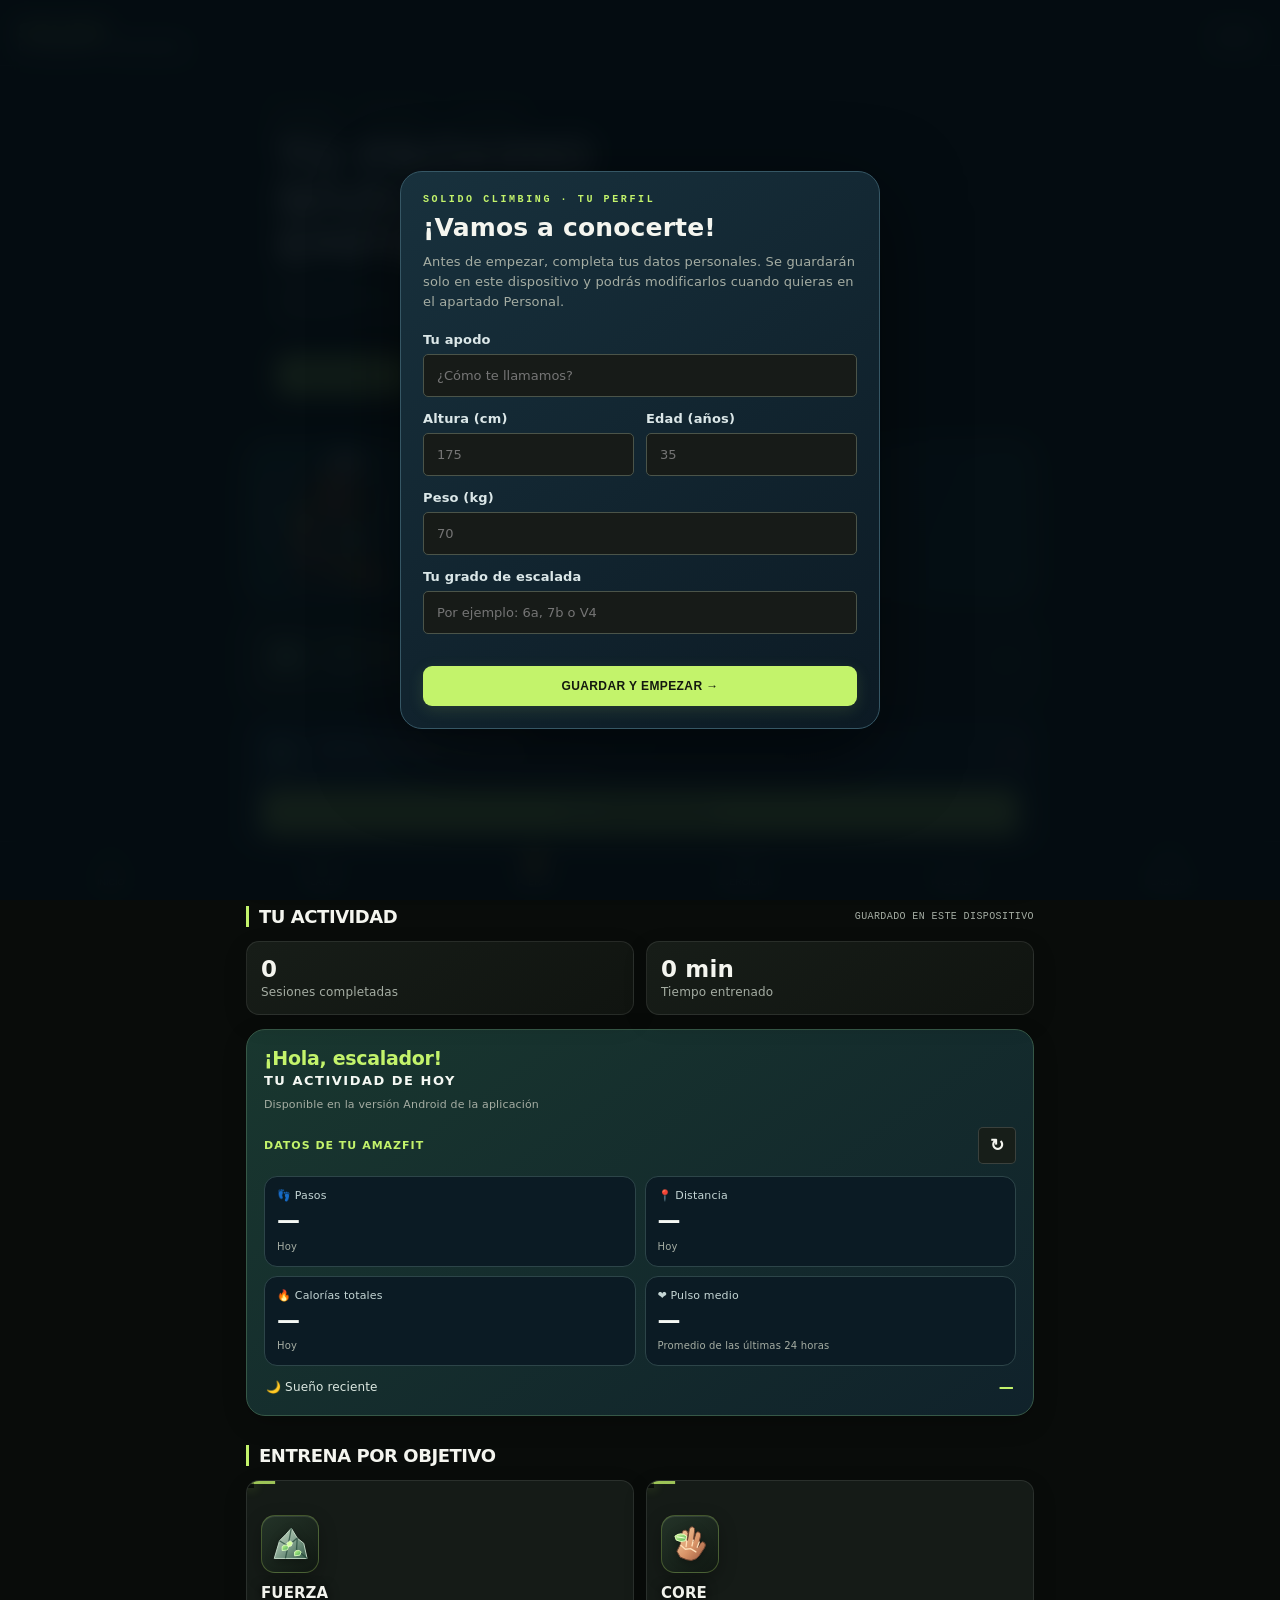
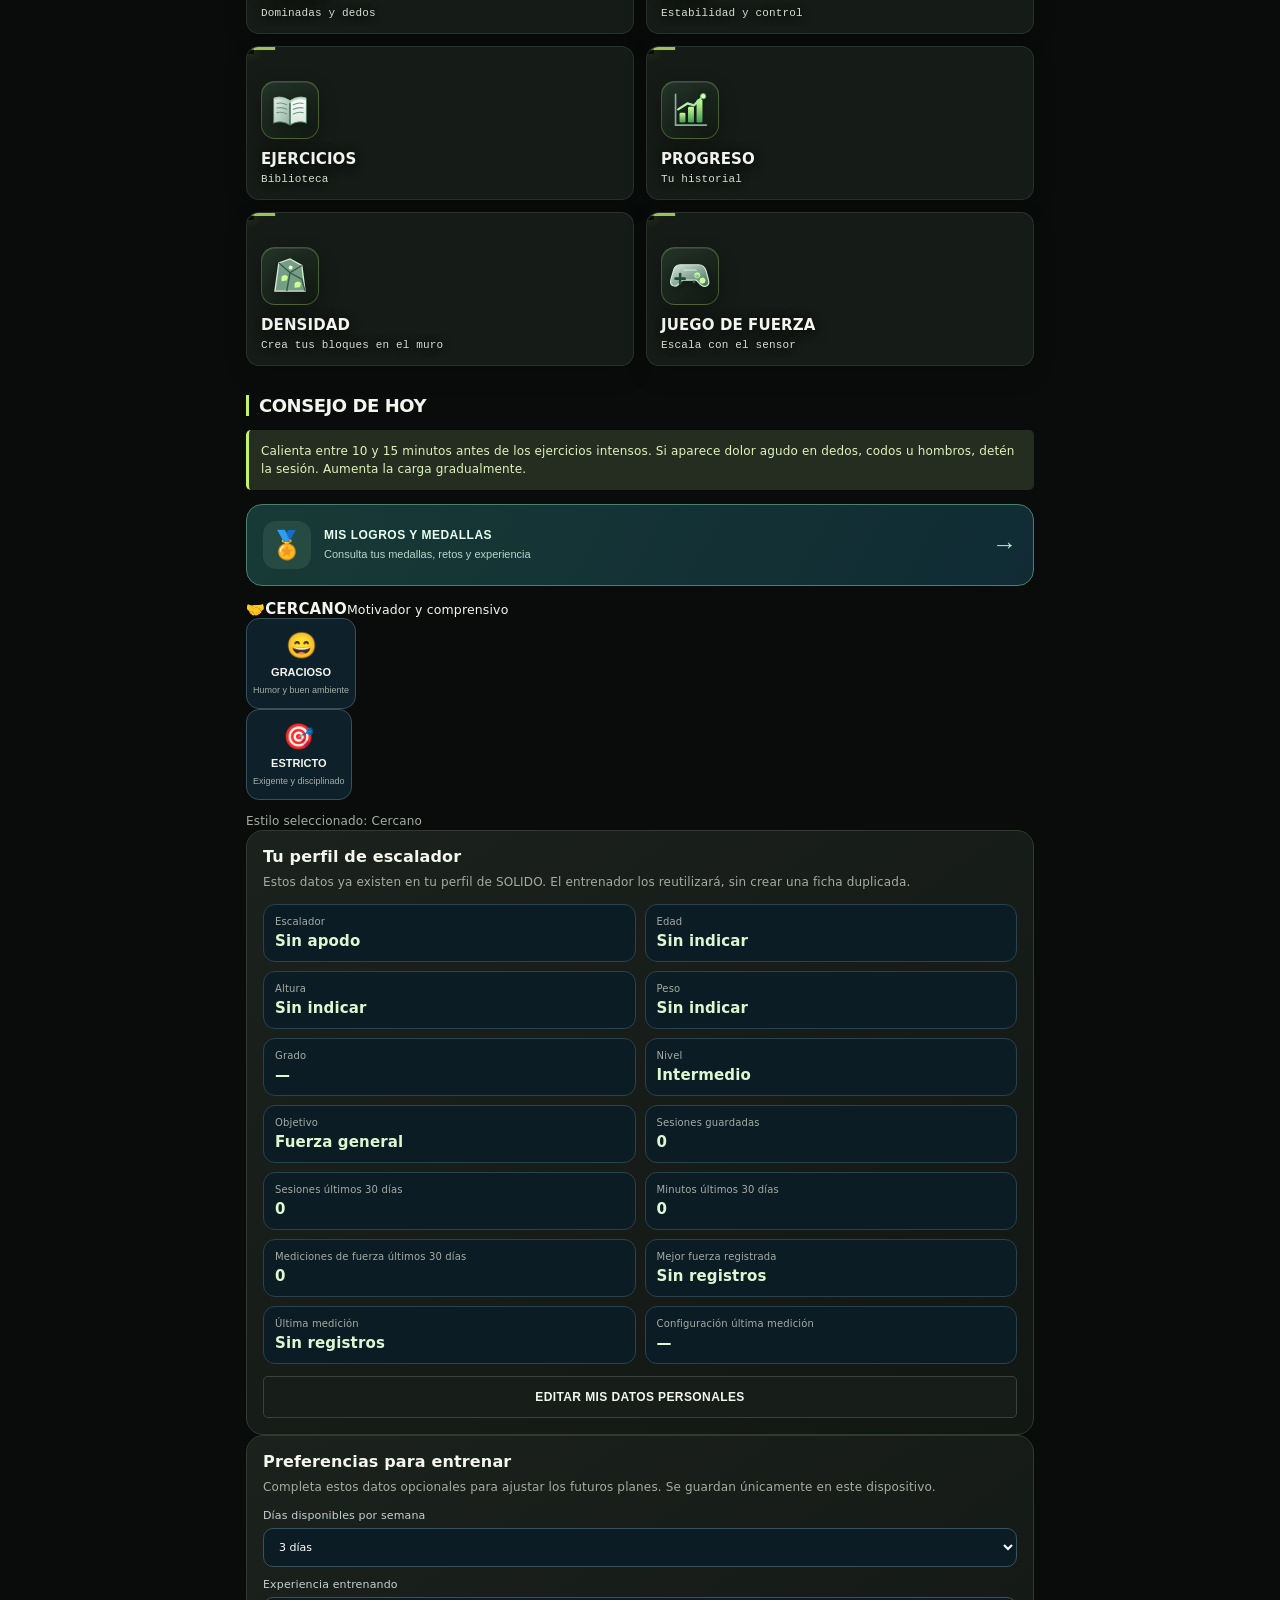
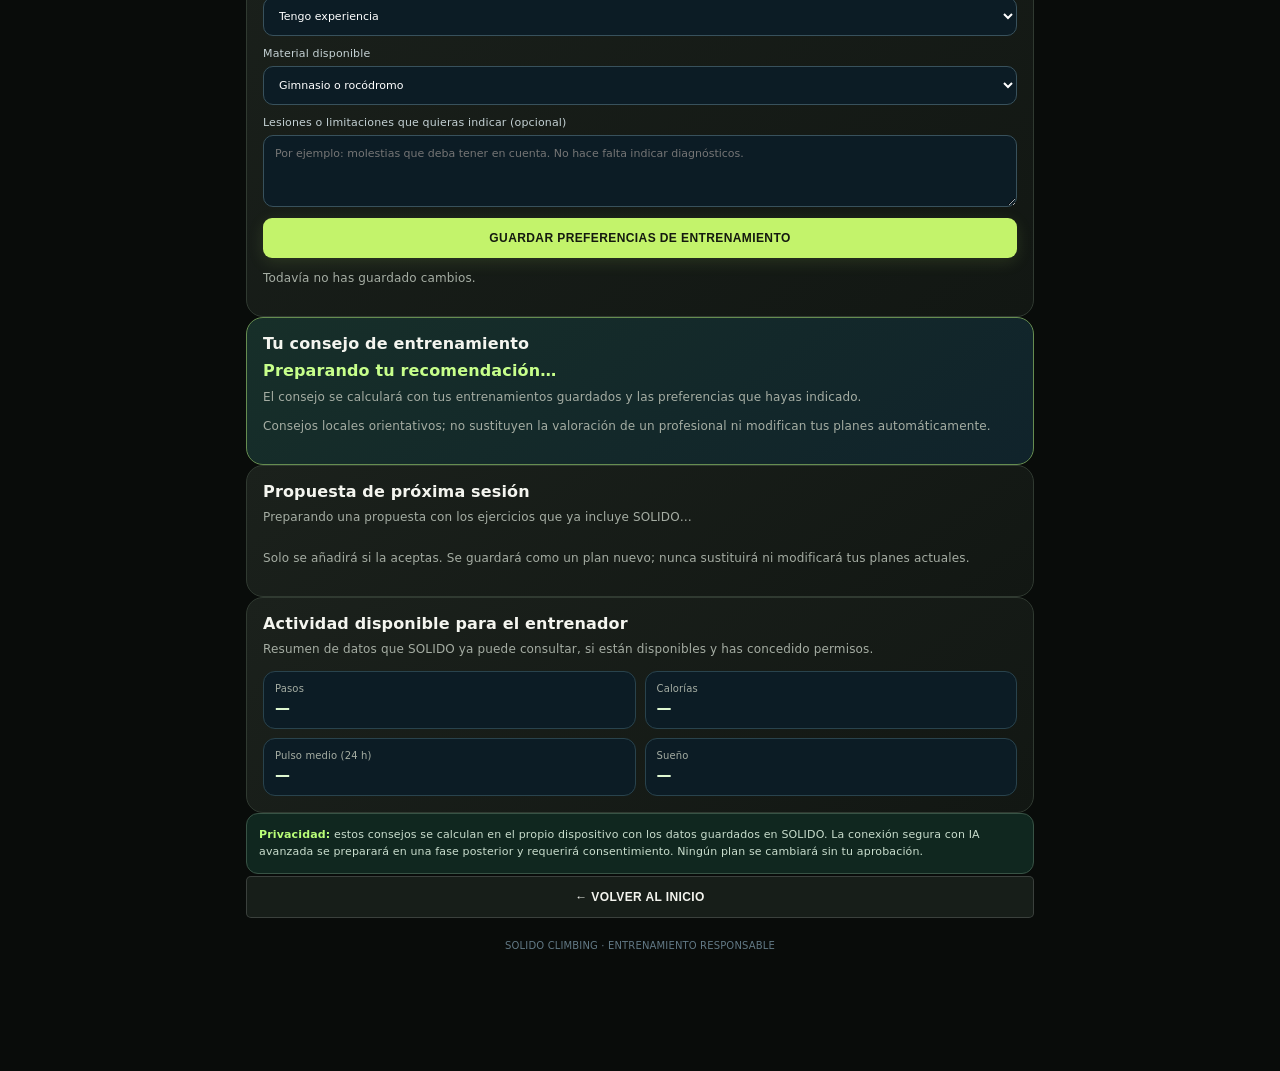
==== app/src/main/assets/index.html @ 2749503e "Reorganiza la entrada y configuración de SOLIDO COACH" ====
<!doctype html>
<html lang="es">
<head>
<meta charset="utf-8">
<meta name="viewport" content="width=device-width,initial-scale=1,viewport-fit=cover">
<meta name="theme-color" content="#08121b">
<title>SOLIDO CLIMBING TRAINING</title>

<style>
:root{
  --bg:#08121b;
  --panel:#122330;
  --panel2:#1a2d3a;
  --green:#7cff45;
  --text:#f2f7f4;
  --muted:#a8bbc4;
  --line:#29424f;
  --danger:#ff6464;
}

*{
  box-sizing:border-box;
}

body{
  margin:0;
  background:radial-gradient(ellipse at top,#142b37 0,#08121b 60%);
  color:var(--text);
  font:15px system-ui,-apple-system,Segoe UI,sans-serif;
  padding-bottom:82px;
}

header{
  padding:20px 18px 12px;
  display:flex;
  align-items:center;
  justify-content:space-between;
  position:sticky;
  top:0;
  background:#08121bee;
  backdrop-filter:blur(10px);
  z-index:3;
  border-bottom:1px solid #1b303b;
}

.logo{
  font-weight:1000;
  font-style:italic;
  font-size:20px;
  letter-spacing:.4px;
  color:var(--green);
}

.logo small{
  display:block;
  color:white;
  font-size:10px;
  letter-spacing:3px;
  font-style:normal;
  text-align:center;
}

.pill{
  border:1px solid #36505c;
  border-radius:30px;
  padding:6px 10px;
  color:var(--muted);
  font-size:12px;
}

.wrap{
  padding:16px;
  max-width:760px;
  margin:auto;
}

.hero{
  border:1px solid #31505b;
  border-radius:20px;
  overflow:hidden;
  background:linear-gradient(130deg,#1b3945,#10222f 60%,#1a352b);
  padding:20px;
  position:relative;
  min-height:180px;
}

.hero:after{
  content:'⛰';
  position:absolute;
  right:4px;
  bottom:-32px;
  font-size:145px;
  opacity:.18;
}

.eyebrow{
  color:var(--green);
  font-weight:800;
  letter-spacing:1.5px;
  font-size:11px;
}

.hero h1{
  font-size:28px;
  line-height:1.06;
  margin:10px 0;
  max-width:300px;
}

.hero p{
  color:#c0d1d5;
  max-width:300px;
  margin:0 0 15px;
}

.btn{
  background:var(--green);
  color:#10200b;
  border:0;
  border-radius:13px;
  padding:13px 16px;
  font-weight:900;
  cursor:pointer;
}

.btn.secondary{
  background:#203642;
  color:#f2f7f4;
  border:1px solid #3a5663;
}

.btn:disabled{
  opacity:.5;
  cursor:not-allowed;
}

.home-meditation-launch{width:100%;display:flex;align-items:center;gap:13px;text-align:left;margin:14px 0 18px;padding:16px;border:1px solid #477d3b;border-radius:16px;background:linear-gradient(120deg,#203d32,#142a30);color:var(--text);cursor:pointer;box-shadow:0 6px 20px #0002}
.home-meditation-symbol{width:48px;height:48px;flex:0 0 48px;display:grid;place-items:center;border-radius:13px;background:#7cff4520;font-size:27px}
.home-meditation-copy{display:grid;gap:5px;flex:1;min-width:0}
.home-meditation-copy strong{font-size:13px;letter-spacing:.5px;color:var(--green)}
.home-meditation-copy small{font-size:12px;line-height:1.4;color:#c0d1d5}
.home-meditation-arrow{font-size:25px;color:var(--green)}
.home-meditation-launch:active{transform:scale(.99)}

.sectionhead{
  display:flex;
  justify-content:space-between;
  align-items:center;
  margin:24px 0 12px;
}

.sectionhead h2{
  font-size:18px;
  margin:0;
}

.muted{
  color:var(--muted);
  font-size:12px;
}

.grid{
  display:grid;
  grid-template-columns:repeat(2,minmax(0,1fr));
  gap:10px;
}

.tile,
.exercise,
.stat,
.planstep{
  background:linear-gradient(145deg,var(--panel2),var(--panel));
  border:1px solid var(--line);
  border-radius:16px;
  padding:14px;
}

.tile{
  cursor:pointer;
  min-height:112px;
}

.tile .emoji{
  font-size:27px;
}

.tile strong{
  display:block;
  margin-top:8px;
}

.tile small{
  color:var(--muted);
}

.cards{
  display:grid;
  gap:10px;
}

.exercise{
  display:grid;
  grid-template-columns:78px 1fr;
  gap:12px;
  align-items:center;
}

.art{
  height:82px;
  border-radius:12px;
  background:linear-gradient(145deg,#294b54,#172a36);
  display:grid;
  place-items:center;
  font-size:40px;
  border:1px solid #3a5962;
}

.exercise h3{
  margin:0 0 5px;
  font-size:15px;
}

.exercise p{
  margin:0 0 8px;
  color:var(--muted);
  font-size:12px;
}

.tag{
  display:inline-block;
  font-size:10px;
  color:var(--green);
  border:1px solid #477d3b;
  padding:3px 7px;
  border-radius:30px;
}

.tabs{
  display:flex;
  gap:7px;
  overflow:auto;
  padding:3px 0 12px;
}

.tab{
  white-space:nowrap;
  background:#152834;
  color:#b8c9ce;
  border:1px solid #304651;
  padding:8px 12px;
  border-radius:24px;
}

.tab.active{
  background:var(--green);
  color:#14220e;
  border-color:var(--green);
  font-weight:800;
}

.nav{
  position:fixed;
  bottom:0;
  left:0;
  right:0;
  width:100%;
  box-sizing:border-box;
  display:flex;
  align-items:stretch;
  justify-content:space-between;
  gap:2px;
  background:#09151df5;
  border-top:1px solid #29414b;
  padding:9px max(10px,env(safe-area-inset-left)) max(10px,env(safe-area-inset-bottom)) max(10px,env(safe-area-inset-right));
  z-index:100;
  overflow:visible;
}

.nav button{
  flex:1 1 0;
  min-width:0;
  max-width:none;
  box-sizing:border-box;
  padding:2px 1px;
  background:none;
  border:0;
  color:#a8bbc4;
  font-size:clamp(9px,2.8vw,11px);
  line-height:1.15;
  display:grid;
  gap:4px;
  justify-items:center;
  align-content:center;
  white-space:nowrap;
}
.nav button span{display:grid;place-items:center;width:100%;height:22px}
.nav button svg{display:block;max-width:21px;max-height:21px}

.nav button span{
  font-size:20px;
}

.nav button.active{
  color:var(--green);
}

.hide{
  display:none!important;
}

.timer{
  text-align:center;
  padding:22px 8px;
}

.clock{
  width:210px;
  height:210px;
  border:8px solid var(--green);
  border-radius:50%;
  display:grid;
  place-content:center;
  margin:20px auto;
  box-shadow:0 0 35px #7cff4520;
}

.clock strong{
  font-size:48px;
  font-variant-numeric:tabular-nums;
}

.clock span{
  color:var(--muted);
}

input,
select{
  background:#0d1d27;
  color:white;
  border:1px solid #36505c;
  border-radius:10px;
  padding:10px;
  max-width:100%;
}

.row{
  display:flex;
  gap:8px;
  align-items:center;
  flex-wrap:wrap;
}

.stat strong{
  font-size:23px;
  display:block;
}

.stat span{
  font-size:12px;
  color:var(--muted);
}

.notice{
  padding:12px;
  border-radius:12px;
  background:#1e302c;
  color:#d6f8cc;
  font-size:12px;
  line-height:1.5;
}

.footer{
  text-align:center;
  color:#627985;
  font-size:10px;
  padding:22px;
}

/* Configuración de fuerza de dedos */
.force-heading{display:flex;justify-content:space-between;align-items:center;border-bottom:1px solid #304138;padding:0 2px 20px;margin-bottom:22px}
.force-heading>div{display:flex;gap:10px;align-items:center}
.force-icon,.bluetooth-icon{color:#75e98a;font-size:22px}
.force-heading h2{font-size:17px;margin:0 0 7px;color:#f5f8f5}
.force-heading span{font-size:12px;color:#7ce58d}
.config-block{border-bottom:1px solid #304138;padding-bottom:22px}
.config-label{font-size:14px;margin:8px 0 18px;color:#f2f7f4}
.choice-row{display:grid;grid-template-columns:repeat(3,minmax(0,1fr));gap:8px;margin-bottom:20px}
.choice{min-height:54px;border:1px solid #3b4a40;border-radius:13px;background:#202b25;color:#f3f6f3;font:inherit;cursor:pointer;display:flex;align-items:center;justify-content:center;gap:8px}
.hand-choice{min-height:84px;flex-direction:column}
.hand-choice span{font-size:20px;color:#c7d4ca}
.choice.active{background:#215c37;border-color:#73e58a;color:white;font-weight:700}
.choice.active span{color:#83f39a}
.max-display{margin-top:20px;background:#202b25;border-radius:16px;padding:15px 10px;text-align:center;display:flex;flex-direction:column;gap:6px}
.max-display>span{font-size:12px;color:#c6d0c9}.max-display strong{font-size:25px;color:white}.max-display small{font-size:11px;color:#c6d0c9}
.training-config-summary{text-align:center;color:#7ce58d;font-size:12px;margin:12px 0}
.timer-inline,.connection-box{margin-top:16px;background:#18251e;border-radius:16px;padding:16px;border:1px solid #2c4033}
.timer-inline-clock{text-align:center;font-size:36px;font-weight:800;font-variant-numeric:tabular-nums;margin:10px 0}
.timer-controls{display:flex;align-items:end;justify-content:center;gap:8px;flex-wrap:wrap}
.timer-controls label{display:grid;gap:5px;font-size:11px;color:#c6d0c9}.timer-controls input{width:85px}.timer-controls .btn{padding:10px 12px}
.use-config{width:100%;margin-top:16px;border-radius:30px;background:#f0f0f0;color:#171b18;font-weight:500}
.config-feedback{text-align:center;margin:12px 0}.connection-box .force-value strong{font-size:48px}
@media(max-width:420px){.force-heading h2{font-size:15px}.choice{font-size:13px}.timer-controls{gap:6px}}

/* WH-C06 */

.force-card{
  background:linear-gradient(145deg,#17352b,#102a25);
  border:1px solid #3e7440;
  border-radius:20px;
  padding:18px;
  margin-top:16px;
}

.force-status{
  display:flex;
  align-items:center;
  gap:8px;
  margin:10px 0 18px;
  color:var(--muted);
}

.status-dot{
  width:11px;
  height:11px;
  border-radius:50%;
  background:#647985;
}

.status-dot.connected{
  background:var(--green);
  box-shadow:0 0 12px #7cff45;
}

.status-dot.error{
  background:var(--danger);
}

.force-value{
  text-align:center;
  padding:20px 0;
}

.force-value strong{
  display:block;
  font-size:64px;
  line-height:1;
  font-variant-numeric:tabular-nums;
}

.force-value span{
  display:block;
  margin-top:8px;
  color:var(--muted);
  font-size:16px;
}

.device-name{
  text-align:center;
  color:var(--muted);
  font-size:12px;
  min-height:18px;
}

.connection-message{
  min-height:20px;
  margin-top:12px;
  color:var(--muted);
  font-size:12px;
  text-align:center;
}

.force-actions{
  display:flex;
  gap:8px;
  flex-wrap:wrap;
  justify-content:center;
}

.force-actions .btn{
  min-width:145px;
}

.record-force{
  margin-top:15px;
  width:100%;
}

.max-force{
  text-align:center;
  margin-top:12px;
  color:var(--muted);
  font-size:12px;
}

.max-force strong{
  color:var(--green);
}

@media(max-width:420px){
  .force-value strong{
    font-size:52px;
  }

  .grid{
    grid-template-columns:1fr 1fr;
  }
}

.exercise-art{overflow:hidden;padding:0}
.exercise-art img{display:block;width:100%;height:100%;object-fit:cover}
.exercise-detail-image{max-width:460px;margin:12px auto 18px;border-radius:16px;overflow:hidden;border:1px solid #3a5962;background:#172a36}
.exercise-detail-image img{display:block;width:100%;height:auto;max-height:300px;object-fit:contain}


/* Tendencia real de fuerza: historial filtrable */
.trend-panel{margin:16px 0;background:linear-gradient(145deg,#172a35,#10212b);border:1px solid #304651;border-radius:16px;padding:14px}
.trend-filters{display:grid;grid-template-columns:repeat(3,minmax(0,1fr));gap:8px;margin:12px 0}
.trend-filters label{display:grid;gap:5px;font-size:11px;color:var(--muted)}
.trend-filters select{width:100%;min-width:0;padding:9px 5px;font-size:12px}
.trend-summary{display:grid;grid-template-columns:repeat(2,minmax(0,1fr));gap:8px;margin:12px 0}
.trend-metric{background:#0c1b24;border:1px solid #29414b;border-radius:12px;padding:11px}
.trend-metric strong{display:block;font-size:20px;color:var(--green)}
.trend-metric span{font-size:11px;color:var(--muted)}
.trend-chart{width:100%;height:auto;display:block;overflow:visible}
.trend-empty{padding:20px 8px;text-align:center;color:var(--muted);font-size:12px;line-height:1.5}
@media(max-width:380px){.trend-filters{grid-template-columns:1fr}.trend-filters label{grid-template-columns:75px 1fr;align-items:center}}

/* Panel visual en tiempo real del sensor WH-C06 */
.live-force-panel{margin:8px 0 16px;padding:14px;background:linear-gradient(150deg,#0b1b24,#102a33);border:1px solid #2c4b54;border-radius:16px;box-shadow:inset 0 1px 0 #ffffff08}
.live-force-top,.live-chart-heading,.live-chart-foot{display:flex;align-items:center;justify-content:space-between;gap:8px}
.live-force-top{font-size:10px;letter-spacing:1px;color:var(--muted);font-weight:800}
.live-force-top strong{font-size:10px;letter-spacing:0;color:#b8d4db}
.live-pulse{display:inline-block;width:7px;height:7px;margin-right:5px;border-radius:50%;background:#5d7480;vertical-align:middle}
.status-dot.connected~span .live-pulse{background:#9bff4c}
.force-meter{height:20px;margin-top:13px;background:repeating-linear-gradient(90deg,#1b303a 0,#1b303a calc(10% - 2px),#0b1820 calc(10% - 2px),#0b1820 10%);border:1px solid #29434c;border-radius:7px;overflow:hidden;position:relative}
.force-meter-fill{height:100%;width:0%;background:linear-gradient(90deg,#39d9a0 0%,#b5fa4a 62%,#ffbd4a 84%,#ff635d 100%);border-radius:5px;transition:width .04s linear;box-shadow:0 0 15px #62e9a55c}
.force-meter-marker{position:absolute;top:0;bottom:0;left:0;width:2px;background:#fff;box-shadow:0 0 7px #fff;transition:left .04s linear}
.force-meter-labels{display:flex;justify-content:space-between;color:var(--muted);font-size:10px;margin-top:5px}
.live-chart-heading{margin-top:18px;font-size:13px}.live-chart-heading span{font-size:10px;color:var(--muted)}
.live-force-chart{display:block;width:100%;height:auto;margin-top:8px;border-radius:9px;background:#08151d;overflow:hidden;touch-action:pan-y}
.chart-grid{fill:none;stroke:#263b45;stroke-width:1;stroke-dasharray:3 5}
.live-force-area{fill:url(#liveForceGradient);fill:#38d9a033;stroke:none}
.live-force-line{fill:none;stroke:#8cf45a;stroke-width:2.7;stroke-linecap:round;stroke-linejoin:round;filter:drop-shadow(0 0 3px #8cf45a55)}
.live-force-dot{fill:#eaffd8;stroke:#80ed4c;stroke-width:2;transition:cx .04s linear,cy .04s linear}
.live-chart-foot{font-size:10px;color:var(--muted);margin-top:5px}
.live-force-stats{display:grid;grid-template-columns:repeat(3,minmax(0,1fr));gap:7px;margin-top:13px}
.live-force-stats>div{min-width:0;background:#0a1a22;border:1px solid #263e47;border-radius:10px;padding:9px 7px}
.live-force-stats span{display:block;color:var(--muted);font-size:9px;line-height:1.35}
.live-force-stats strong{display:block;color:#b9fa72;font-size:15px;margin-top:5px;overflow-wrap:anywhere}
.live-force-note{font-size:10px;line-height:1.5;color:var(--muted);margin:12px 0 0}
@media(max-width:380px){.live-force-panel{padding:10px}.live-force-stats{gap:4px}.live-force-stats>div{padding:8px 5px}.live-force-stats strong{font-size:13px}}


/* Protocolo de intentos y comparativa de manos */
.attempt-settings{display:grid;grid-template-columns:1fr 1fr;gap:10px;margin:10px 0}
.attempt-settings label,.compare-grip-label{display:grid;gap:6px;color:var(--muted);font-size:11px}
.attempt-settings input{width:100%;min-width:0}
.attempt-actions{display:grid;grid-template-columns:1fr 1fr;gap:8px;margin:10px 0}
.attempt-start{background:linear-gradient(110deg,#a4f54f,#6fdc7b)!important;color:#102016!important;font-weight:800}
.attempt-live{display:flex;justify-content:space-between;align-items:center;gap:8px;flex-wrap:wrap;margin-top:12px;padding:11px;background:#0a1a22;border:1px solid #29414b;border-radius:10px}
.attempt-live span{font-size:10px;color:var(--muted)}.attempt-live strong{font-size:17px;color:#b9fa72}
.hand-compare-panel{background:linear-gradient(145deg,#172a35,#10212b);border:1px solid #304651;border-radius:16px;padding:14px;margin:12px 0 20px}
.compare-grip-label select{margin-top:3px;max-width:150px}
.compare-bars{display:grid;gap:15px;margin:20px 0 12px}
.compare-row{display:grid;grid-template-columns:78px minmax(40px,1fr) 64px;align-items:center;gap:8px;font-size:11px}
.compare-row strong{text-align:right;font-size:12px;color:#b9fa72}
.compare-track{height:15px;border-radius:5px;background:#08151d;overflow:hidden;border:1px solid #29414b}
.compare-fill{height:100%;width:0;background:linear-gradient(90deg,#28cda4,#9df653);transition:width .3s ease;border-radius:4px}
.compare-fill.right{background:linear-gradient(90deg,#39a6f0,#9a8bff)}
.compare-difference{padding:10px;background:#0a1a22;border-radius:9px;color:var(--muted);font-size:12px;line-height:1.5}
@media(max-width:380px){.attempt-actions{grid-template-columns:1fr}.attempt-settings{grid-template-columns:1fr}.compare-row{grid-template-columns:68px minmax(30px,1fr) 58px;gap:6px}}


/* Mini juego controlado por el sensor */
.climb-game{margin-top:14px;background:linear-gradient(160deg,#10232d,#0a1720);border:1px solid #31505b;border-radius:18px;padding:14px}
.game-hud{display:flex;justify-content:space-between;gap:8px;flex-wrap:wrap;font-size:12px;color:var(--muted);margin-bottom:10px}
.game-hud strong{color:var(--green)}
.game-scene{height:330px;position:relative;overflow:hidden;border-radius:14px;border:1px solid #35515c;background:linear-gradient(#102b3a,#183b45 55%,#0b1b24)}
.game-scene:before{content:"";position:absolute;inset:0;background:repeating-linear-gradient(0deg,transparent 0 45px,#d5f4ff0b 46px 47px),repeating-linear-gradient(90deg,transparent 0 44px,#d5f4ff0a 45px 46px)}
.game-route{position:absolute;top:-40px;bottom:-40px;left:50%;width:5px;transform:translateX(-50%);background:#9cb3ad55;border-radius:4px}
.game-target{position:absolute;left:calc(50% + 25px);font-size:23px;filter:drop-shadow(0 0 7px #a6ff70)}
.game-climber{position:absolute;left:calc(50% - 23px);bottom:18px;font-size:38px;z-index:2;filter:drop-shadow(0 4px 5px #0008);transition:bottom .08s linear}
.game-ground{position:absolute;bottom:0;height:14px;left:0;right:0;background:#294b43;border-top:2px solid #6a9c72}
.game-overlay{position:absolute;inset:0;display:grid;place-content:center;text-align:center;padding:20px;background:#06121bbd;z-index:3}
.game-overlay strong{font-size:24px;color:var(--green)}
.game-overlay span{font-size:12px;color:#d3e0e2;max-width:240px;margin-top:8px;line-height:1.5}
.game-controls{display:flex;gap:8px;flex-wrap:wrap;margin-top:12px}
.game-controls .btn{flex:1;min-width:125px}
.game-meter{height:10px;border-radius:8px;background:#21343d;overflow:hidden;margin:12px 0 5px}
.game-meter>div{height:100%;width:0;background:linear-gradient(90deg,#39d9a0,#b5fa4a,#ffbd4a);transition:width .05s linear}
.game-hint{font-size:11px;line-height:1.5;color:var(--muted);margin-top:10px}
.game-threshold{display:flex;align-items:center;gap:10px;margin-top:12px;font-size:12px;color:var(--muted)}
.game-threshold input{flex:1;min-width:0}


/* BOULDER RUSH · arcade 2D */
.boulder-rush{margin-top:12px;background:#111a32;border:2px solid #40528a;border-radius:18px;padding:12px;box-shadow:0 8px 0 #080e1d,0 0 24px #6b5cff1c}
.br-banner{padding:13px;border-radius:12px;background:linear-gradient(120deg,#653cff,#e54bb7 58%,#ffb341);color:#fff;position:relative;overflow:hidden}
.br-banner:after{content:'★';position:absolute;right:10px;top:-20px;font-size:85px;color:#ffffff22;transform:rotate(15deg)}
.br-kicker{font-size:10px;font-weight:1000;letter-spacing:2px}.br-banner h2{margin:4px 0;font-size:27px;line-height:1}.br-banner p{font-size:11px;margin:7px 0 0;max-width:260px;color:#fff}
.br-modes{display:grid;grid-template-columns:1fr 1fr;gap:8px;margin:12px 0}.br-mode{background:#1a2442;color:#dfe5ff;border:1px solid #394975;border-radius:11px;padding:10px 8px;text-align:left;font-weight:800}.br-mode small{display:block;font-weight:500;color:#9eafd8;margin-top:3px}.br-mode.active{background:#283a67;border:2px solid #9dff5c;color:#caff9e}
.br-game-types{display:grid;grid-template-columns:repeat(3,minmax(0,1fr));gap:7px;margin:12px 0 10px}
.br-game-type{min-width:0;padding:10px 6px;border:1px solid #394975;border-radius:11px;background:#151e3a;color:#dfe5ff;text-align:center;font-size:11px;font-weight:900;cursor:pointer}
.br-game-type span{display:block;font-size:21px;margin-bottom:4px}
.br-game-type small{display:block;font-size:9px;line-height:1.35;color:#9eafd8;font-weight:500;margin-top:4px}
.br-game-type.active{border:2px solid #9dff5c;background:#29375c;color:#d5ff9c;box-shadow:0 0 12px #9dff5c20}
.br-mode-description{font-size:11px;line-height:1.45;color:#bdc9f0;padding:9px 10px;border-radius:9px;background:#0a1125;border:1px solid #29365f;margin:-3px 0 10px}
@media(max-width:360px){.br-game-type{font-size:10px;padding:8px 3px}.br-game-type span{font-size:18px}}
.br-hud{display:grid;grid-template-columns:repeat(4,minmax(0,1fr));gap:6px;margin:10px 0}.br-stat{background:#0a1125;border:1px solid #29365f;border-radius:10px;padding:8px 5px;text-align:center;min-width:0}.br-stat span{display:block;color:#9eafd8;font-size:9px;letter-spacing:.5px}.br-stat strong{display:block;font-size:18px;color:#fff;margin-top:3px;font-variant-numeric:tabular-nums}.br-stat.combo strong{color:#ffcb4d}
/* Modo de juego a pantalla completa */
body.br-fullscreen-active{overflow:hidden!important}
#climbGame.br-fullscreen-game{position:fixed!important;inset:0!important;width:100vw!important;height:100vh!important;height:100dvh!important;z-index:99999!important;display:block!important;overflow:hidden!important;overscroll-behavior:contain;background:#08121b;padding:0!important;margin:0!important;box-sizing:border-box}
#climbGame.br-fullscreen-game>.sectionhead{display:none}
#climbGame.br-fullscreen-game .boulder-rush{margin:0!important;border:0;border-radius:0;box-shadow:none;padding:0 6px 4px!important;background:#08121b;height:100dvh;min-height:100dvh;display:flex;flex-direction:column;gap:0;box-sizing:border-box;overflow:hidden}
#climbGame.br-fullscreen-game .br-banner,#climbGame.br-fullscreen-game .br-hopper-config,#climbGame.br-fullscreen-game .br-difficulty,#climbGame.br-fullscreen-game .br-modes,#climbGame.br-fullscreen-game .br-target-panel,#climbGame.br-fullscreen-game .br-gauge,#climbGame.br-fullscreen-game .br-gauge-labels,#climbGame.br-fullscreen-game .br-progress,#climbGame.br-fullscreen-game .br-bottom,#climbGame.br-fullscreen-game .br-challenge,#climbGame.br-fullscreen-game .br-actions,#climbGame.br-fullscreen-game .br-achievements,#climbGame.br-fullscreen-game .game-hint{display:none!important}
#climbGame.br-fullscreen-game .br-hud{margin:42px 0 5px;gap:5px}
#climbGame.br-fullscreen-game .br-stat{padding:7px 3px}
#climbGame.br-fullscreen-game .br-stat span{font-size:8px}
#climbGame.br-fullscreen-game .br-stat strong{font-size:clamp(15px,4vw,22px)}
#climbGame.br-fullscreen-game .br-hud{flex:0 0 auto}#climbGame.br-fullscreen-game .br-scene{height:auto;flex:1 1 auto;min-height:0;max-height:none;border-radius:8px;border-width:1px;margin:0}
#climbGame.br-fullscreen-game .br-canvas{width:100%;height:100%;display:block}
.br-close-game{display:none;position:fixed;top:max(8px,env(safe-area-inset-top));right:10px;z-index:100001;width:38px;height:38px;border:2px solid #fff8;border-radius:50%;background:#e43d55;color:#fff;font-size:27px;font-weight:900;line-height:1;box-shadow:0 3px 12px #0008;align-items:center;justify-content:center;cursor:pointer}
body.br-fullscreen-active .br-close-game{display:flex}
.br-scene{height:310px;position:relative;overflow:hidden;border:2px solid #6575b5;border-radius:13px;background:linear-gradient(180deg,#222d5c 0%,#344a77 62%,#202b4c 100%);isolation:isolate}
.br-scene:before{content:'';position:absolute;inset:0;background:linear-gradient(90deg,transparent 49%,#dce7ff12 50%,transparent 51%),repeating-linear-gradient(0deg,transparent 0 48px,#e4ecff13 49px 50px),repeating-linear-gradient(90deg,transparent 0 48px,#e4ecff13 49px 50px);z-index:-1}
.br-stars{position:absolute;inset:0;background-image:radial-gradient(#fff 1px,transparent 1px),radial-gradient(#b5c6ff 1px,transparent 1px);background-size:59px 61px,83px 79px;background-position:10px 4px,35px 25px;opacity:.45}
.br-route{position:absolute;left:15%;right:15%;top:0;bottom:0;opacity:.4;background:repeating-linear-gradient(0deg,transparent 0 62px,#101832 63px 65px)}
.br-hold{position:absolute;width:27px;height:23px;display:grid;place-items:center;border-radius:8px 8px 10px 6px;transform:rotate(-18deg);background:#9bff4e;border:2px solid #d8ffb8;box-shadow:0 4px 0 #4d9139,0 0 13px #9bff4e66;font-size:10px;color:#20301b;transition:all .12s}
.br-hold.pink{background:#ff5bc8;border-color:#ffc4eb;box-shadow:0 4px 0 #a52d7c,0 0 13px #ff5bc866}.br-hold.gold{background:#ffc94d;border-color:#fff0a4;box-shadow:0 4px 0 #a66c15,0 0 13px #ffc94d66}
.br-climber{position:absolute;left:calc(50% - 20px);bottom:32px;font-size:37px;filter:drop-shadow(0 5px 2px #0b1025);z-index:3;transition:left .15s,bottom .12s;animation:br-bob .55s infinite alternate ease-in-out}
@keyframes br-bob{from{transform:rotate(-5deg) translateY(1px)}to{transform:rotate(5deg) translateY(-4px)}}
.br-climber.resting{animation:none;filter:drop-shadow(0 4px 2px #0008)}
.br-ground{position:absolute;bottom:0;height:22px;left:0;right:0;background:repeating-linear-gradient(135deg,#7cff45 0 12px,#4e9b3a 12px 24px);border-top:3px solid #c5ff86}
.br-float{position:absolute;z-index:5;font-size:22px;font-weight:1000;color:#fff;pointer-events:none;text-shadow:0 2px 4px #111;animation:br-float 1s ease-out forwards}
@keyframes br-float{to{transform:translateY(-48px) scale(1.35);opacity:0}}
.br-overlay{position:absolute;inset:0;z-index:8;display:grid;place-content:center;text-align:center;padding:22px;background:#0a1023d9;color:white}
.br-overlay strong{font-size:24px;color:#caff70}.br-overlay span{font-size:12px;line-height:1.55;max-width:255px;margin:8px auto;color:#dbe4ff}
.br-target-panel{display:flex;align-items:center;justify-content:space-between;gap:10px;margin:10px 0;padding:10px 12px;background:#0b142a;border:1px solid #303d68;border-radius:11px}.br-target-panel small{display:block;font-size:9px;color:#9eafd8;letter-spacing:1px}.br-target-panel strong{font-size:18px;color:#caff70}.br-target-badge{font-size:11px;font-weight:900;background:#25365d;border-radius:20px;padding:7px 9px;color:#ffe17c;white-space:nowrap}
.br-gauge{height:16px;border-radius:6px;position:relative;background:linear-gradient(90deg,#ff5b68 0 20%,#ffc94d 20% 35%,#9bff4e 35% 65%,#ffc94d 65% 80%,#ff5b68 80%);border:2px solid #0b142a;overflow:hidden}
.br-gauge-marker{position:absolute;top:-2px;bottom:-2px;left:0;width:4px;background:#fff;box-shadow:0 0 7px #fff;transition:left .07s}
.br-gauge-labels{display:flex;justify-content:space-between;font-size:9px;color:#9eafd8;margin-top:4px}
.br-actions{display:grid;grid-template-columns:1fr 1fr;gap:8px;margin-top:12px}.br-actions .btn{min-width:0;padding:12px 8px}.br-actions .secondary{background:#273456;border-color:#53659a}
.br-progress{height:8px;background:#080f20;border:1px solid #2d3b66;border-radius:20px;overflow:hidden;margin:10px 0}.br-progress div{height:100%;width:0;background:linear-gradient(90deg,#7b61ff,#ff5bc8,#caff70);transition:width .15s}
.br-bottom{display:flex;justify-content:space-between;gap:8px;font-size:10px;color:#aab8df}.br-bottom strong{color:#fff}
.br-challenge{font-size:11px;line-height:1.5;color:#c1ccec;margin:11px 0;padding:10px;background:#1a2542;border-radius:10px;border-left:3px solid #ffcb4d}
.br-level-row{display:flex;align-items:center;justify-content:space-between;gap:8px;margin:10px 0}.br-level-row label{font-size:11px;color:#aab8df}.br-level-row select{background:#0b142a;border-color:#394975}
.br-achievements{display:grid;grid-template-columns:repeat(3,1fr);gap:6px;margin-top:10px}.br-ach{border:1px solid #303d68;background:#0b142a;border-radius:9px;padding:8px 5px;text-align:center;color:#8898c1;font-size:9px}.br-ach strong{display:block;font-size:20px;color:#53658f}.br-ach.unlocked{color:#c8fca0;border-color:#648a48}.br-ach.unlocked strong{color:#caff70}
@media(max-width:390px){.br-hud{grid-template-columns:repeat(2,minmax(0,1fr))}.br-scene{height:285px}.br-banner h2{font-size:24px}}


/* DRAGON BALL: plataformas con scroll lateral y personaje original cepillo */
.br-hopper-scene{height:330px;overflow:hidden;position:relative;background:#82d5f5;border:3px solid #172647;border-radius:14px;isolation:isolate}
.br-hopper-scene .br-canvas{position:absolute;inset:0;z-index:1;display:block;width:100%;height:100%;min-width:0;min-height:0}
.br-hopper-scene:before{content:"";position:absolute;inset:0;z-index:0;background:linear-gradient(180deg,#76d5f7 0%,#b8efff 64%,#e3faff 100%);pointer-events:none}
.br-hopper-scene:after{content:"";position:absolute;inset:0;z-index:0;opacity:.2;background-image:radial-gradient(#fff 1px,transparent 1px);background-size:21px 21px;pointer-events:none}
.br-canvas{position:absolute;inset:0;width:100%;height:100%;display:block;z-index:1;touch-action:pan-y}
.br-hopper-scene .br-overlay{z-index:5;background:#12203dd9}
.br-hopper-scene .br-overlay strong{color:#d7ff72}
.br-hopper-scene .br-overlay span{max-width:300px}
.br-hopper-scene .br-ground,.br-hopper-scene .br-hold,.br-hopper-scene .br-climber,.br-hopper-scene .br-hopper-platform{display:none}
.br-threshold-slider{cursor:pointer}
@media(max-width:390px){.br-hopper-scene{height:300px}}

/* Sky Hopper-inspired: movimiento vertical continuo controlado por fuerza */
.br-hopper-config{margin:12px 0;padding:12px;background:#0b142a;border:1px solid #394975;border-radius:12px}
.br-hopper-config .br-level-row{margin:0 0 9px}.br-hopper-config .br-level-row strong{font-size:18px;color:#caff70;font-variant-numeric:tabular-nums}
.br-threshold-slider{display:block;width:100%;max-width:none;accent-color:#caff70;padding:0;margin:12px 0;touch-action:pan-y}
.br-threshold-labels{display:flex;justify-content:space-between;gap:8px;color:#9eafd8;font-size:9px}
.br-config-hint{margin:10px 0 0;color:#bdc9f0;font-size:11px;line-height:1.45}
.br-difficulty{display:grid;grid-template-columns:repeat(3,minmax(0,1fr));gap:7px;margin:10px 0 12px}
.br-difficulty-btn{min-width:0;padding:10px 4px;background:#151e3a;color:#dfe5ff;border:1px solid #394975;border-radius:10px;text-align:center;cursor:pointer}
.br-difficulty-btn span{display:block;font-size:10px;font-weight:900}.br-difficulty-btn small{display:block;margin-top:5px;font-size:9px;color:#9eafd8;line-height:1.3}
.br-difficulty-btn.active{border:2px solid #caff70;background:#29375c;color:#d5ff9c;box-shadow:0 0 12px #9dff5c20}
.br-hopper-scene{background:linear-gradient(180deg,#101d42 0%,#263b69 55%,#152342 100%);touch-action:pan-y}
.br-hopper-scene:before{background:radial-gradient(ellipse at 50% 100%,#8b9fff20,transparent 55%),repeating-linear-gradient(0deg,transparent 0 48px,#e4ecff10 49px 50px)}
.br-hopper-scene .br-route{left:0;right:0;background:linear-gradient(90deg,transparent 15%,#caff7014 50%,transparent 85%)}
.br-hopper-platform{position:absolute;width:24%;height:10px;border-radius:7px;background:linear-gradient(180deg,#d8ff9d,#70d64d 65%,#397c45);border:2px solid #e7ffbe;box-shadow:0 5px 0 #203f39,0 0 12px #a7ff5b55;will-change:transform;z-index:2}
.br-hopper-platform:nth-of-type(odd){width:28%}
.br-hopper-scene .br-climber{left:calc(50% - 19px);bottom:26px;transition:none;will-change:transform;animation:none;font-size:35px}
.br-hopper-scene .br-climber.resting{animation:none}
.br-hopper-scene .br-ground{height:13px;opacity:.8}
.br-hopper-scene .br-hold{opacity:.35;pointer-events:none}
.br-hopper-scene .br-gauge-marker{transition:none}
.br-calibration-meter{width:100%;height:10px;border-radius:999px;overflow:hidden;background:#263451;border:1px solid #405274;margin:8px 0 12px}
.br-calibration-meter>div{height:100%;width:0%;background:linear-gradient(90deg,#75d9ff,#caff70);transition:width .08s linear}
.br-calibration-readings{display:flex;justify-content:space-between;gap:12px;font-size:12px;color:#c6d4f3;margin:8px 0}
.br-calibration-readings strong{color:#caff70;font-size:16px}
@media(prefers-reduced-motion:reduce){.br-float{animation:none}.br-hopper-platform{will-change:auto}}

/* Conexión WH-C06 accesible desde inicio */
.home-sensor-card{margin:16px 0;padding:15px;border:1px solid var(--line,#31405a);border-radius:16px;background:linear-gradient(135deg,#142b3c,#101d2a);box-shadow:0 8px 22px #0002}
.home-sensor-top{display:flex;align-items:center;gap:11px;margin-bottom:13px}
.home-sensor-icon{width:42px;height:42px;display:grid;place-items:center;border-radius:12px;background:#173c54;color:#9ce5ff;font-size:25px;flex-shrink:0}
.home-sensor-copy{display:flex;flex:1;flex-direction:column;gap:4px;min-width:0}
.home-sensor-copy strong{font-size:14px}.home-sensor-copy span{font-size:11px;line-height:1.4;color:#b5c6d8}
.home-sensor-dot{width:11px;height:11px;border-radius:50%;background:#ef6c6c;box-shadow:0 0 0 4px #ef6c6c20;flex-shrink:0}
.home-sensor-dot.connected{background:#6bea9b;box-shadow:0 0 0 4px #6bea9b22}
.home-connect-btn{width:100%;margin-top:5px}.home-sensor-card p{margin:10px 0 0;color:#aebfd0;font-size:11px;line-height:1.5}

/* Perfil personal y registro inicial */
.profile-form{display:grid;gap:14px}
.profile-field{display:grid;gap:7px;color:#dbe7e8;font-size:13px;font-weight:700}
.profile-field input{width:100%;min-width:0;font:inherit;font-weight:400;padding:13px}
.profile-grid{display:grid;grid-template-columns:repeat(2,minmax(0,1fr));gap:12px}
.profile-summary{padding:15px;margin-bottom:14px;border:1px solid #36505c;border-radius:16px;background:#10232e}
.profile-summary strong{font-size:20px;color:var(--green)}
.profile-summary p{margin:7px 0 0;color:var(--muted);font-size:12px}
.profile-gate{position:fixed;inset:0;z-index:1000;display:none;align-items:center;justify-content:center;padding:18px;background:#050d13ed;backdrop-filter:blur(12px);overflow:auto}
.profile-gate.visible{display:flex}
.profile-gate-card{width:100%;max-width:480px;max-height:calc(100dvh - 36px);overflow:auto;padding:22px;border:1px solid #365765;border-radius:22px;background:linear-gradient(145deg,#18313d,#0c1a24);box-shadow:0 24px 80px #0008}
.profile-gate-card h1{font-size:25px;margin:8px 0 10px}
.profile-gate-card>p{font-size:13px;line-height:1.55;color:var(--muted);margin:0 0 20px}
.profile-gate-card .btn{width:100%;margin-top:18px}
.profile-error{display:none;color:#ff8e8e;font-size:12px;margin-top:10px}
.profile-error.visible{display:block}
@media(max-width:380px){.profile-grid{grid-template-columns:1fr}}

/* Constructor de planes personalizados */
.plan-builder{padding:15px}
.plan-exercise-picker{display:grid;gap:9px;margin-top:12px}
.plan-picker-row{border:1px solid var(--line);border-radius:13px;padding:10px;background:var(--panel)}
.plan-picker-main{display:flex;align-items:center;gap:9px;cursor:pointer}
.plan-picker-main input{width:18px;height:18px;accent-color:var(--green)}
.plan-picker-icon{font-size:22px}
.plan-picker-main strong,.plan-picker-main small{display:block}
.plan-picker-main strong{font-size:13px}
.plan-picker-main small{font-size:11px;color:var(--muted);margin-top:2px}
.plan-picker-settings{display:grid;grid-template-columns:repeat(4,minmax(0,1fr));gap:6px;margin:10px 0 0 27px}
.plan-picker-settings label{font-size:10px;color:var(--muted);min-width:0}
.plan-picker-settings input{display:block;width:100%;box-sizing:border-box;padding:7px 4px;margin-top:4px;font-size:12px}
.plan-estimate{display:grid;gap:4px;margin-top:14px;padding:13px;border-radius:12px;background:#152b30;border:1px solid #31534b}
.plan-estimate strong{font-size:27px;color:var(--green);font-variant-numeric:tabular-nums}
.plan-estimate small{color:var(--muted);font-size:11px}
.plan-card-icon{font-size:28px}
.plan-saved-items{display:grid;gap:4px;margin-top:12px;color:var(--muted);font-size:11px}
.plan-saved-items span{padding:3px 0}
@media(max-width:390px){.plan-picker-settings{grid-template-columns:repeat(2,minmax(0,1fr));margin-left:27px}}

/* Meditación guiada SOLIDO */
.meditation-hero{background:linear-gradient(140deg,#1a403e,#10252f 60%,#243a2b);border:1px solid #42665a;border-radius:18px;padding:18px;margin-bottom:14px}
.meditation-list{display:grid;gap:10px;margin:14px 0}
.meditation-card{background:linear-gradient(145deg,#1a303a,#10212b);border:1px solid #31505b;border-radius:16px;padding:14px;cursor:pointer;touch-action:manipulation}
.home-meditation-btn{background:#203b3b;color:#e7fff2;border:1px solid #5b8c7c}
.meditation-card:active{transform:scale(.99)}
.meditation-card.active{border-color:var(--green);box-shadow:0 0 0 1px #7cff4530}
.meditation-card h3{margin:4px 0 6px;font-size:15px}
.meditation-card p{margin:0;color:var(--muted);font-size:12px;line-height:1.5}
.meditation-card .meditation-icon{font-size:25px}
.meditation-player{background:#0d1d27;border:1px solid #31505b;border-radius:18px;padding:16px;margin-top:12px}
.meditation-player h3{margin:0 0 6px;font-size:18px}
.meditation-progress{height:7px;background:#203642;border-radius:8px;overflow:hidden;margin:16px 0 8px}
.meditation-progress div{height:100%;width:0;background:var(--green);transition:width .3s}
.meditation-controls{display:flex;gap:8px;flex-wrap:wrap;margin-top:12px}
.meditation-controls .btn{flex:1;min-width:100px}
.meditation-status{min-height:20px;font-size:12px;color:var(--muted);line-height:1.5}
.meditation-note{font-size:11px;line-height:1.5;color:var(--muted);margin-top:12px}

/* Iconos ilustrados premium para Inicio: volumen, materiales y sombras sutiles */
.home-icon{width:28px;height:28px;display:block;overflow:visible}
.tile .emoji{width:58px;height:58px;display:grid;place-items:center;border:1px solid #365449;border-radius:16px;background:radial-gradient(ellipse at 30% 15%,#315548 0,#1c352d 48%,#12251f 100%);color:#91ed78;box-shadow:inset 0 1px 0 #ffffff15,0 5px 12px #0002}
.tile .emoji .home-icon{width:43px;height:43px;filter:drop-shadow(0 3px 2px #0004)}
.tile{transition:border-color .18s ease,transform .18s ease,box-shadow .18s ease}
.tile:active{transform:translateY(1px)}
.tile:focus-visible,.home-meditation-launch:focus-visible{outline:2px solid var(--green);outline-offset:3px}
.home-meditation-symbol{border:1px solid #47705a;color:#91ed78}
.home-meditation-symbol .home-icon{width:34px;height:34px}
.home-sensor-icon{border:1px solid #355c63;background:radial-gradient(ellipse at 30% 15%,#27515b,#142d35 75%)}
.home-sensor-icon .home-icon{width:30px;height:30px}
.home-connect-btn{display:flex;align-items:center;justify-content:center;gap:9px}
.home-connect-btn .home-icon{width:20px;height:20px;fill:none;stroke:currentColor;stroke-width:1.7;stroke-linecap:round;stroke-linejoin:round}
html[data-theme="light"] .tile .emoji{background:radial-gradient(ellipse at 30% 15%,#fff,#e1eee5 72%);border-color:#c5d9ca;color:#287a36;box-shadow:inset 0 1px 0 #fff,0 4px 10px #193c2010}
html[data-theme="light"] .tile .emoji .home-icon{filter:drop-shadow(0 2px 1px #234a281c)}
html[data-theme="light"] .home-meditation-symbol{background:#e0eee3;border-color:#b8d2bd;color:#287a36}
html[data-theme="light"] .home-sensor-icon{background:radial-gradient(ellipse at 30% 15%,#f8ffff,#dcebed 75%);border-color:#c1d5d7;color:#28616a}
html[data-theme="light"] .home-sensor-card{background:linear-gradient(135deg,#f5f9f7,#e8f1ed);border-color:#cbdcd2}
html[data-theme="light"] .home-sensor-copy span,html[data-theme="light"] .home-sensor-card p{color:#50665b}

/* Tema claro/oscuro global, configurable desde Personal */
html[data-theme="light"]{
  color-scheme:light;
  --bg:#f2f6f3;--panel:#ffffff;--panel2:#e7efeb;--text:#17251f;--muted:#52665d;--line:#cbd8d0;
}
html[data-theme="light"] body{background:linear-gradient(180deg,#f7faf8 0,#edf3ef 100%);color:var(--text)}
html[data-theme="light"] header{background:#f5f9f6f2;border-bottom-color:#d3dfd7}
html[data-theme="light"] .logo small{color:#26372f}
html[data-theme="light"] .pill{border-color:#c5d4ca;color:#53665c}
html[data-theme="light"] .hero{background:linear-gradient(130deg,#d9eee0,#eef5f1 60%,#dcebdc);border-color:#b8d1bf}
html[data-theme="light"] .hero p,html[data-theme="light"] .home-meditation-copy small{color:#42594c}
html[data-theme="light"] .btn.secondary{background:#e3ece6;color:#26372f;border-color:#c3d2c8}
html[data-theme="light"] .home-meditation-launch{background:linear-gradient(120deg,#e4f4e7,#edf5f3);border-color:#a8cba8;color:#1c3025;box-shadow:0 6px 20px #193c2010}
html[data-theme="light"] .home-meditation-copy strong,html[data-theme="light"] .home-meditation-arrow{color:#2e792d}
html[data-theme="light"] .home-meditation-symbol{background:#4d9e4420}
html[data-theme="light"] .tile,html[data-theme="light"] .exercise,html[data-theme="light"] .stat,html[data-theme="light"] .planstep{background:linear-gradient(145deg,#fff,#edf3ef);border-color:#d0ddd4;color:#1d2d24}
html[data-theme="light"] .art{background:linear-gradient(145deg,#e0ece6,#f5f8f6);border-color:#cad9d0}
html[data-theme="light"] .nav{background:#f8fbf9f5;border-top-color:#cfdbd3}
html[data-theme="light"] .nav button{color:#5a6d62}
html[data-theme="light"] .nav button.active{color:#317a2c}
html[data-theme="light"] input,html[data-theme="light"] select,html[data-theme="light"] textarea{background:#fff;color:#1d2d24;border-color:#c2d2c8}
html[data-theme="light"] .notice{background:#e3f2e4;color:#28552d}
html[data-theme="light"] .profile-field{color:#273b30}
html[data-theme="light"] .profile-summary{background:#e7f1ea;border-color:#c4d8ca}
html[data-theme="light"] .profile-gate{background:#e8f0ebed}
html[data-theme="light"] .profile-gate-card{background:linear-gradient(145deg,#fff,#e7f0ea);border-color:#c4d8ca;color:#1d2d24}
html[data-theme="light"] .meditation-hero{background:linear-gradient(140deg,#d8eee7,#edf5f1 60%,#e4efdf);border-color:#b9d6c6}
html[data-theme="light"] .meditation-card{background:linear-gradient(145deg,#fff,#edf3ef);border-color:#cbdad1;color:#1d2d24}
html[data-theme="light"] .force-card,html[data-theme="light"] .trend-panel,html[data-theme="light"] .hand-compare-panel{background:linear-gradient(145deg,#e9f2ed,#f7faf8);border-color:#c6d8cc;color:#1d2d24}
html[data-theme="light"] .live-force-panel{background:linear-gradient(150deg,#edf5f1,#e3eee8);border-color:#c5d8cc;box-shadow:inset 0 1px 0 #ffffff}
html[data-theme="light"] .live-force-top strong,html[data-theme="light"] .force-heading h2,html[data-theme="light"] .config-label{color:#263b30}
html[data-theme="light"] .force-heading{border-bottom-color:#cbd9cf}
html[data-theme="light"] .choice{background:#edf3ef;color:#26372f;border-color:#cbd8d0}
html[data-theme="light"] .choice.active{background:#d6efda;border-color:#5cae6b;color:#205b2b}
html[data-theme="light"] .max-display,html[data-theme="light"] .timer-inline,html[data-theme="light"] .connection-box{background:#e4eee7;border-color:#c7d8cc}
html[data-theme="light"] .max-display strong{color:#1d2d24}
html[data-theme="light"] .trend-metric,html[data-theme="light"] .live-force-stats>div,html[data-theme="light"] .attempt-live,html[data-theme="light"] .compare-difference{background:#fff;border-color:#d2dfd7}
html[data-theme="light"] .live-force-chart{background:#e5eee8}
html[data-theme="light"] .chart-grid{stroke:#c8d8ce}
html[data-theme="light"] .force-meter{background:repeating-linear-gradient(90deg,#d8e5dc 0,#d8e5dc calc(10% - 2px),#f5f8f6 calc(10% - 2px),#f5f8f6 10%);border-color:#c6d6cb}
html[data-theme="light"] .live-force-stats strong,html[data-theme="light"] .trend-metric strong,html[data-theme="light"] .compare-row strong{color:#327c32}
html[data-theme="light"] .live-force-note,html[data-theme="light"] .live-force-top,html[data-theme="light"] .live-chart-heading span,html[data-theme="light"] .live-chart-foot{color:#53675b}
html[data-theme="light"] .timer-inline-clock{color:#1d2d24}
html[data-theme="light"] .tabs .tab{background:#edf3ef;color:#43594c;border-color:#cad8cf}
html[data-theme="light"] .tabs .tab.active{background:var(--green);color:#14220e;border-color:var(--green)}
/* Mejor contraste del texto en modo día */
html[data-theme="light"] .wrap,
html[data-theme="light"] .wrap h1,
html[data-theme="light"] .wrap h2,
html[data-theme="light"] .wrap h3,
html[data-theme="light"] .wrap p,
html[data-theme="light"] .wrap label,
html[data-theme="light"] .wrap .tile,
html[data-theme="light"] .wrap .exercise,
html[data-theme="light"] .wrap .stat,
html[data-theme="light"] .wrap .planstep{color:#17291f}
html[data-theme="light"] .wrap .muted,
html[data-theme="light"] .wrap small{color:#40594a}
html[data-theme="light"] .profile-summary p,
html[data-theme="light"] .theme-settings p{color:#40594a}
html[data-theme="light"] .profile-field{color:#17291f}
html[data-theme="light"] .theme-choice{color:#17291f}
html[data-theme="light"] .theme-choice small{color:#40594a}
/* En modo día, texto limpio y sin sombras que dificulten la lectura */
html[data-theme="light"] *:not(.br-climber):not(.br-float){text-shadow:none!important}
html[data-theme="light"] .theme-settings{margin-bottom:16px}
.theme-settings>strong{display:block;font-size:15px}
.theme-settings>p{line-height:1.5}
.theme-choice-row{display:grid;grid-template-columns:1fr 1fr;gap:10px;margin-top:14px}
.theme-choice{display:grid;justify-items:center;gap:5px;padding:14px 8px;border:1px solid var(--line);border-radius:14px;background:var(--panel);color:var(--text);cursor:pointer}
.theme-choice>span{font-size:25px}
.theme-choice strong{font-size:14px}
.theme-choice small{font-size:11px;color:var(--muted)}
.theme-choice.active{border:2px solid var(--green);background:#203b2c;box-shadow:0 0 0 2px #7cff4520}
.theme-choice.active strong{color:var(--green)}
html[data-theme="light"] .theme-choice.active{background:#e0f2e0;border-color:#4c9b45;box-shadow:0 0 0 2px #4c9b4520}
html[data-theme="light"] .theme-choice.active strong{color:#286d28}

/* En tema de día, el verde de los textos debe tener contraste suficiente */
html[data-theme="light"] .nav button.active,
html[data-theme="light"] .home-meditation-copy strong,
html[data-theme="light"] .home-meditation-arrow,
html[data-theme="light"] .profile-summary strong,
html[data-theme="light"] .trend-metric strong,
html[data-theme="light"] .live-force-stats strong,
html[data-theme="light"] .compare-row strong,
html[data-theme="light"] .game-hud strong,
html[data-theme="light"] .game-overlay strong,
html[data-theme="light"] .sectionhead .tag,
html[data-theme="light"] .force-heading h2,
html[data-theme="light"] .config-label{color:#216b2b}
html[data-theme="light"] .trend-chart text{fill:#344b3b}
html[data-theme="light"] .trend-chart path{stroke:#287a32}

.theme-status{margin-bottom:0}


/* SOLIDO PHOTO PREMIUM — fotografía deportiva, jerarquía editorial */
:root{--bg:#080b0a;--panel:#141a17;--panel2:#1a211d;--green:#b6f34a;--text:#f5f6f1;--muted:#a7afa5;--line:#303a32}
body{background:#080b0a;color:var(--text);letter-spacing:.05px}
header{background:#080b0aeb;border-bottom:1px solid #ffffff12}
.logo{font-size:19px;letter-spacing:1px}
.logo small{letter-spacing:3.5px;color:#c7cec4}
.wrap{padding:15px;max-width:760px}
.hero{min-height:310px;padding:22px;display:flex;flex-direction:column;align-items:flex-start;justify-content:flex-end;border:0;border-radius:20px;background:linear-gradient(0deg,#050807 0%,#050807df 24%,#05080720 75%),url('https://images.unsplash.com/photo-1522163182402-834f871fd851?auto=format&fit=crop&w=1400&q=85') center 42%/cover no-repeat;box-shadow:0 14px 36px #0006}
.hero:after{content:none}
.eyebrow{font-size:10px;letter-spacing:2.3px;text-transform:uppercase;color:var(--green)}
.hero h1{font-size:clamp(30px,7vw,42px);letter-spacing:-1.2px;line-height:.98;text-transform:uppercase;max-width:320px;margin:10px 0}
.hero p{font-size:13px;line-height:1.55;color:#e0e4dc;max-width:280px}
.btn{border-radius:10px;background:var(--green);box-shadow:0 5px 18px #b6f34a20}
.btn.secondary{background:#1c2420;color:#fff;border-color:#ffffff26}
.sectionhead{margin:27px 0 13px}
.sectionhead h2{font-size:17px;letter-spacing:-.3px}
.muted{color:#9ba69c}
.grid{gap:11px}
.tile,.exercise,.stat,.planstep{background:#121713;border:1px solid #ffffff13;border-radius:15px;box-shadow:0 7px 22px #0002}
.tile{position:relative;overflow:hidden;min-height:142px;padding:13px;display:flex;flex-direction:column;justify-content:flex-end;background:#151b17}
.tile:before{content:"";position:absolute;inset:0;background-size:cover;background-position:center;opacity:.72;transition:transform .25s ease}
.tile:after{content:"";position:absolute;inset:0;background:linear-gradient(0deg,#080b0a 0%,#080b0a9c 44%,#080b0a00 100%)}
.tile:nth-child(1):before{background-image:url('https://images.unsplash.com/photo-1522163182402-834f871fd851?auto=format&fit=crop&w=700&q=80')}
.tile:nth-child(2):before{background-image:url('https://images.unsplash.com/photo-1516594798947-e65505dbb29d?auto=format&fit=crop&w=700&q=80')}
.tile:nth-child(3):before{background-image:url('https://images.unsplash.com/photo-1522163182402-834f871fd851?auto=format&fit=crop&w=700&q=80')}
.tile:nth-child(4):before{background-image:url('https://images.unsplash.com/photo-1552674605-db6ffd4facb5?auto=format&fit=crop&w=700&q=80')}
.tile>*{position:relative;z-index:1}
.tile .emoji{font-size:0;height:0;overflow:hidden}
.tile strong{font-size:15px;margin-top:0;text-shadow:0 2px 10px #000}
.tile small{color:#d0d8ce;font-size:11px;text-shadow:0 1px 8px #000}
.cards{gap:11px}
.exercise{grid-template-columns:94px 1fr;padding:10px;gap:13px}
.art{height:96px;border-radius:10px;background:#222a24;border:1px solid #ffffff14;font-size:0;overflow:hidden}
.art img{filter:saturate(.82) contrast(1.05)}
.exercise h3{font-size:15px;letter-spacing:-.2px}
.exercise p{line-height:1.45}
.tag{color:var(--green);border-color:#b6f34a66;background:#b6f34a0c}
.home-meditation-launch{background:linear-gradient(110deg,#202b20,#121814);border-color:#b6f34a55;box-shadow:none}
.home-meditation-symbol{background:#b6f34a16;border:1px solid #b6f34a2e}
.home-meditation-copy strong,.home-meditation-arrow{color:var(--green)}
.nav{background:#090d0bf5;border-top:1px solid #ffffff16;backdrop-filter:blur(18px)}
.nav button{color:#8e9990}
.nav button.active{color:var(--green)}
.pill{border-color:#ffffff24}
.force-card,.trend-panel,.hand-compare-panel,.live-force-panel{box-shadow:none}
@media(max-width:420px){.hero{min-height:300px;padding:19px}.tile{min-height:132px}.exercise{grid-template-columns:82px 1fr}.art{height:88px}}


/* SOLIDO INDUSTRIAL TECH — paneles técnicos sin fotografía */
:root{--bg:#0a0d0b;--panel:#151a17;--panel2:#1b211d;--green:#b6f34a;--text:#f1f3ed;--muted:#9aa39a;--line:#343c35}
body{background-color:#0a0d0b;background-image:linear-gradient(#ffffff06 1px,transparent 1px),linear-gradient(90deg,#ffffff06 1px,transparent 1px);background-size:24px 24px;color:var(--text)}
header{background:#0a0d0bf2;border-bottom:1px solid #ffffff18}
.logo{font-style:normal;letter-spacing:1.4px;font-size:18px}
.logo small{text-align:left;letter-spacing:3px;color:#9ba49a}
.pill{border-radius:5px;border-color:#3b453c;color:#c0c8bf;background:#121713}
.wrap{padding:14px}
.hero{min-height:240px;padding:22px;border-radius:8px;border:1px solid #414b40;background:linear-gradient(135deg,#1c241e,#101411 70%);box-shadow:inset 0 0 0 5px #ffffff04;display:flex;flex-direction:column;align-items:flex-start;justify-content:flex-end}

.hero:after{content:"";position:absolute;right:0;top:0;width:45%;height:100%;opacity:.7;background:repeating-linear-gradient(135deg,transparent 0 12px,#ffffff08 12px 13px);clip-path:polygon(35% 0,100% 0,100% 100%,0 100%)}
.eyebrow{font:700 10px ui-monospace,monospace;letter-spacing:2.5px;text-transform:uppercase}
.hero h1{font-size:clamp(30px,7vw,40px);line-height:.98;letter-spacing:-1px;text-transform:uppercase;max-width:300px;margin:12px 0}
.hero p{font-size:13px;line-height:1.5;color:#b7c0b7;max-width:280px}
.btn{border-radius:5px;background:var(--green);box-shadow:none;text-transform:uppercase;letter-spacing:.4px;font-size:12px}
.btn.secondary{border-radius:5px;background:#202720;color:#f1f3ed;border-color:#465047}
.sectionhead{margin:27px 0 12px;border-left:3px solid var(--green);padding-left:10px}
.sectionhead h2{font-size:15px;text-transform:uppercase;letter-spacing:1px}
.muted{font:10px ui-monospace,monospace;letter-spacing:.4px;text-transform:uppercase}
.grid{gap:8px}
.tile,.exercise,.stat,.planstep{border-radius:7px;border:1px solid #323b33;background:linear-gradient(145deg,#1a201b,#111511);box-shadow:inset 0 1px #ffffff08}
.tile{min-height:130px;position:relative;overflow:hidden;padding:13px;display:flex;flex-direction:column;justify-content:flex-end}
.tile:before{content:"";position:absolute;inset:0;background:linear-gradient(135deg,#b6f34a0c 25%,transparent 25%,transparent 50%,#b6f34a08 50%,#b6f34a08 75%,transparent 75%);background-size:18px 18px;opacity:.7}
.tile:after{content:"";position:absolute;right:10px;top:10px;width:7px;height:7px;background:var(--green);box-shadow:0 0 12px #b6f34a55}
.tile>*{position:relative;z-index:1}
.tile .emoji{height:auto;font-size:0;line-height:0;margin:0}
.tile strong{font-size:13px;letter-spacing:.7px;text-transform:uppercase;margin-top:0}
.tile small{font:10px ui-monospace,monospace;color:#9ca79c;margin-top:5px}
.exercise{grid-template-columns:78px 1fr;border-radius:7px;padding:10px}
.art{border-radius:5px;background:linear-gradient(145deg,#29332a,#111712);border:1px solid #3a463b}
.tag{border-radius:3px;text-transform:uppercase;letter-spacing:.6px;font:700 9px ui-monospace,monospace}
.home-meditation-launch{border-radius:7px;background:#171e17;border:1px solid #44523d;box-shadow:none}
.home-meditation-symbol{border-radius:5px;background:#b6f34a12;border:1px solid #b6f34a33}
.nav{background:#090d0bf5;border-top:1px solid #343d35;backdrop-filter:blur(16px)}
.nav button{font-size:10px;text-transform:uppercase;letter-spacing:.3px}
.nav button span{font-size:18px}
.nav button.active{color:var(--green)}
input,select{border-radius:5px}
@media(max-width:420px){.hero{min-height:225px;padding:18px}.tile{min-height:120px}.tile strong{font-size:12px}}


/* SOLIDO · INDUSTRIAL ALPINO — propuesta visual para probar */
:root{
  --bg:#101311;
  --panel:#1b201d;
  --panel2:#252b27;
  --green:#c2f05a;
  --text:#f4f3ec;
  --muted:#a9afa6;
  --line:#424941;
  --danger:#ff695b;
}
body{
  background-color:var(--bg);
  background-image:linear-gradient(#ffffff05 1px,transparent 1px),linear-gradient(90deg,#ffffff05 1px,transparent 1px);
  background-size:24px 24px;
}
header{background:#101311f2;border-bottom:1px solid #41483f}
.logo{color:var(--green);letter-spacing:1.2px}
.pill{border-radius:5px;border-color:#596052;color:#d0d4c9}
.wrap{max-width:800px}
.hero{
  border-radius:7px;border:1px solid #555d50;
  background:linear-gradient(125deg,#303730 0%,#202621 58%,#292b22 100%);
  box-shadow:inset 4px 0 0 var(--green);
}
.hero:after{content:'//';font:900 120px/1 ui-monospace,monospace;color:#c2f05a;right:18px;bottom:12px;opacity:.09;transform:rotate(-12deg)}
.eyebrow{letter-spacing:2.5px;color:var(--green)}
.hero h1{letter-spacing:-1px;text-transform:uppercase}
.btn{border-radius:5px;background:var(--green);box-shadow:0 3px 0 #718b32}
.btn.secondary{border-radius:5px;background:#303730;border-color:#596052}
.tile,.exercise,.stat,.planstep{
  background:linear-gradient(145deg,#252b27,#1a1e1b);
  border-color:#41483f;border-radius:7px;
}
.tile{position:relative}
.tile:before{content:'';position:absolute;top:-1px;left:12px;width:28px;height:3px;background:var(--green)}
.art{border-radius:5px;background:linear-gradient(145deg,#41483f,#222722);border-color:#535c4e}
.tag{border-radius:3px;color:var(--green);border-color:#657a3d}
.tabs{gap:5px}
.tab{border-radius:4px;background:#202520;border-color:#41483f}
.tab.active{background:var(--green);border-color:var(--green);color:#171b13}
.nav{background:#111512f5;border-color:#41483f}
.nav button.active{color:var(--green)}
input,select{background:#171b18;border-color:#4b5449;border-radius:5px}
.notice{border-radius:5px;background:#242d20;color:#e1f3bd;border-left:3px solid var(--green)}
.force-card,.live-force-panel,.trend-panel,.hand-compare-panel,.climb-game{
  background:#1b211d;border-color:#454e43;border-radius:7px;box-shadow:none;
}
.force-meter,.trend-metric,.live-force-stats>div,.attempt-live,.compare-difference{
  background:#111612;border-color:#343c33;border-radius:4px;
}
.live-force-chart{background:#111612;border-radius:4px}
.force-meter-fill{box-shadow:none}
.clock{box-shadow:none}
.choice,.max-display,.timer-inline,.connection-box{border-radius:6px}
.choice{background:#242a24;border-color:#4b5448}
.choice.active{background:#354529;border-color:var(--green)}
.use-config{background:var(--green);color:#171b13}
.force-heading,.config-block{border-color:#424941}
.boulder-rush{border-radius:7px;box-shadow:none}
.br-banner{border-radius:5px;background:linear-gradient(110deg,#333a30,#4b5137 70%,#6d733e)}
.br-banner:after{content:'+';font-weight:900;transform:none}
.br-mode,.br-game-type{border-radius:5px}
.game-scene{border-radius:5px}
@media(max-width:420px){
 .hero{padding:17px}
 .hero h1{font-size:25px}
}


/* SOLIDO PHOTO PREMIUM 2.0 — editorial deportiva refinada */
:root{
 --bg:#090c0a;--panel:#121713;--panel2:#1b211c;
 --green:#c3f36b;--text:#f4f5ef;--muted:#a5ada3;--line:#303a31;
}
body{background:#090c0a;color:var(--text);letter-spacing:.01em}
header{background:rgba(9,12,10,.91);border-bottom:1px solid #ffffff12;backdrop-filter:blur(18px)}
.logo{font-size:19px;letter-spacing:1.3px}
.logo small{color:#b9c1b7;letter-spacing:3.2px}
.wrap{max-width:820px;padding:16px}
.hero{
 min-height:340px;padding:clamp(20px,5vw,30px);
 border:1px solid #ffffff20;border-radius:18px;
 background:linear-gradient(0deg,#060907 0%,#060907e8 18%,#06090770 48%,#06090708 100%),url('https://images.unsplash.com/photo-1522163182402-834f871fd851?auto=format&fit=crop&w=1600&q=90') center 43%/cover no-repeat;
 box-shadow:0 18px 48px #0007;isolation:isolate;
}
.hero:after{content:none}
.eyebrow{font-size:10px;letter-spacing:2.6px;text-transform:uppercase;color:var(--green)}
.hero h1{font-size:clamp(32px,7.4vw,46px);line-height:.96;letter-spacing:-1.5px;text-transform:uppercase;max-width:360px;text-wrap:balance}
.hero p{font-size:14px;line-height:1.55;color:#e0e5dc;max-width:330px}
.btn{border-radius:9px;background:var(--green);color:#14190f;box-shadow:0 4px 16px #c3f36b20;transition:transform .16s ease,filter .16s ease}
.btn:active{transform:scale(.98);filter:brightness(.95)}
.btn.secondary{background:#171e19;color:#f4f5ef;border:1px solid #ffffff28;box-shadow:none}
.sectionhead{margin:29px 0 14px}
.sectionhead h2{font-size:18px;letter-spacing:-.45px}
.muted{color:#a5ada3}
.grid{gap:12px}
.tile,.exercise,.stat,.planstep{background:linear-gradient(145deg,#171d18,#101410);border:1px solid #ffffff17;border-radius:13px;box-shadow:0 8px 24px #0002}
.tile{position:relative;isolation:isolate;overflow:hidden;min-height:154px;padding:14px;display:flex;flex-direction:column;justify-content:flex-end;background:#151b17}
.tile:before{content:"";position:absolute;inset:0;z-index:-2;background-size:cover;background-position:center;opacity:.78;transform:scale(1.01);transition:transform .35s ease,opacity .35s ease}
.tile:after{content:"";position:absolute;inset:0;z-index:-1;background:linear-gradient(0deg,#070a08 0%,#070a08bd 38%,#070a0830 78%,#070a0805 100%)}
.tile:nth-child(1):before{background-image:url('https://images.unsplash.com/photo-1522163182402-834f871fd851?auto=format&fit=crop&w=800&q=85')}
.tile:nth-child(2):before{background-image:url('https://images.unsplash.com/photo-1516594798947-e65505dbb29d?auto=format&fit=crop&w=800&q=85')}
.tile:nth-child(3):before{background-image:url('https://images.unsplash.com/photo-1551632811-561732d1e306?auto=format&fit=crop&w=800&q=85')}
.tile:nth-child(4):before{background-image:url('https://images.unsplash.com/photo-1552674605-db6ffd4facb5?auto=format&fit=crop&w=800&q=85')}
.tile>*{position:relative;z-index:1}
.tile .emoji{font-size:0;height:0;overflow:hidden}
.tile strong{font-size:15px;letter-spacing:.1px;margin-top:0;text-shadow:0 2px 12px #000}
.tile small{font-size:11px;color:#d6ddd3;text-shadow:0 1px 8px #000}
.exercise{grid-template-columns:96px minmax(0,1fr);padding:10px;gap:13px}
.art{height:96px;border-radius:9px;background:#202720;border:1px solid #ffffff17;overflow:hidden}
.art img{filter:saturate(.88) contrast(1.06)}
.exercise h3{font-size:15px;letter-spacing:-.25px}
.exercise p{line-height:1.5}
.tag{border-radius:4px;color:var(--green);border-color:#c3f36b70;background:#c3f36b0c}
.home-meditation-launch{background:linear-gradient(110deg,#1e2a1e,#111713);border:1px solid #c3f36b55;border-radius:12px;box-shadow:none}
.home-meditation-symbol{background:#c3f36b14;border:1px solid #c3f36b2b}
.home-meditation-copy strong,.home-meditation-arrow{color:var(--green)}
.nav{background:rgba(9,12,10,.96);border-top:1px solid #ffffff16;backdrop-filter:blur(18px)}
.nav button{color:#98a197}
.nav button.active{color:var(--green)}
.pill{border-color:#ffffff26}
.force-card,.trend-panel,.hand-compare-panel,.live-force-panel{box-shadow:none}
.force-meter-fill{box-shadow:0 0 12px #c3f36b30}
.live-force-line{stroke:var(--green);filter:none}
.live-force-stats strong,.trend-metric strong{color:var(--green)}
@media(hover:hover){.tile:hover:before{transform:scale(1.045);opacity:.92}}
@media(max-width:420px){
 .hero{min-height:310px;padding:20px}
 .tile{min-height:136px}
 .exercise{grid-template-columns:82px minmax(0,1fr)}
 .art{height:88px}
}
@media(prefers-reduced-motion:reduce){.btn,.tile:before{transition:none}}


/* PHOTO PREMIUM — recuperar iconografía y selección visual de manos */
.tile .emoji{font-size:initial;height:58px;min-height:58px;width:58px;overflow:visible;display:grid;place-items:center;position:relative;z-index:2;margin-bottom:11px;border:1px solid #c3f36b44;border-radius:14px;background:linear-gradient(145deg,#25362aee,#101812ee);color:var(--green);box-shadow:inset 0 1px 0 #ffffff18,0 6px 18px #0004}
.tile .emoji .home-icon{display:block;width:42px;height:42px;filter:drop-shadow(0 2px 4px #0005)}
.hand-choice{gap:7px;min-height:92px}
.hand-choice>span{display:grid;place-items:center;width:50px;height:48px;color:var(--green)}
.hand-icon{display:block;width:44px;height:44px;fill:#c3f36b22;stroke:currentColor;stroke-width:2.5;stroke-linecap:round;stroke-linejoin:round}
.hand-choice.active .hand-icon{fill:#c3f36b35;filter:drop-shadow(0 0 5px #c3f36b30)}
.hand-choice .hand-both{width:56px}
html[data-theme="light"] .tile .emoji{background:linear-gradient(145deg,#f7fff7,#dcebdd);border-color:#b7d9b8}
html[data-theme="light"] .hand-icon{fill:#5b9d5722}

.hand-choice .hand-both{width:60px;height:44px}
#workoutSwitchOverlay{position:fixed;inset:0;z-index:99990;display:none;align-items:center;justify-content:center;padding:22px;background:rgba(3,8,5,.82);backdrop-filter:blur(7px)}
#workoutSwitchOverlay.show{display:flex}
.workout-switch-card{width:min(100%,360px);border:2px solid #c3f36b;border-radius:26px;background:linear-gradient(150deg,#1c2b21,#0c130f);padding:28px 22px;text-align:center;box-shadow:0 0 40px #c3f36b35;color:#fff;animation:workoutSwitchPop .25s ease-out}
.workout-switch-card h2{margin:8px 0 6px;font-size:27px;line-height:1.1;color:#c3f36b}
.workout-switch-card p{margin:8px 0;color:#e0e8e1}
.workout-switch-hand{width:100px;height:100px;margin:6px auto 12px;color:#c3f36b;display:block;stroke:currentColor;stroke-width:2;stroke-linecap:round;stroke-linejoin:round;fill:#c3f36b22}
#workoutSwitchCountdown{font-size:46px;font-weight:900;font-variant-numeric:tabular-nums;color:#fff;margin-top:8px}
@keyframes workoutSwitchPop{from{transform:scale(.88);opacity:.3}to{transform:scale(1);opacity:1}}
/* Pantalla de entrenamiento compacta: todos los controles visibles */
.workout-screen-heading{display:flex;align-items:center;justify-content:space-between;gap:8px;margin-bottom:5px}
.workout-screen-heading h3{margin:0;min-width:0;font-size:17px;line-height:1.2}
.workout-fullscreen-enter{flex:0 0 auto;border:1px solid #477d3b;border-radius:10px;background:#203d32;color:var(--green);padding:8px 10px;font-size:12px;font-weight:800;cursor:pointer}
.workout-fullscreen-exit{display:none;flex:0 0 40px;width:40px;height:40px;border:1px solid #47606a;border-radius:50%;background:#203642;color:#fff;font-size:29px;line-height:1;cursor:pointer}
.workout-force-table-panel{display:none!important}
body.workout-fullscreen-active{overflow:hidden!important}
#intervalWorkout.workout-fullscreen-active{position:fixed!important;inset:0!important;width:100vw!important;height:100vh!important;height:100dvh!important;max-width:none!important;max-height:none!important;z-index:100000!important;box-sizing:border-box!important;margin:0!important;padding:calc(8px + env(safe-area-inset-top)) 12px calc(8px + env(safe-area-inset-bottom))!important;border:0!important;border-radius:0!important;overflow:hidden!important;overscroll-behavior:contain;background:radial-gradient(ellipse at top,#142b37 0,#08121b 68%)!important;display:flex!important;flex-direction:column;gap:5px}
#intervalWorkout.workout-fullscreen-active .workout-fullscreen-enter{display:none}
#intervalWorkout.workout-fullscreen-active .workout-fullscreen-exit{display:block}
#intervalWorkout.workout-fullscreen-active .workout-screen-heading{flex:0 0 auto;padding:2px 0 6px;margin:0}
#intervalWorkout.workout-fullscreen-active .workout-description{display:none}
#intervalWorkout.workout-fullscreen-active .force-value{flex:0 0 auto;margin:0;padding:3px 0 1px}
#intervalWorkout.workout-fullscreen-active .force-value strong{font-size:clamp(30px,6vh,44px);line-height:1}
#intervalWorkout.workout-fullscreen-active .force-value span{font-size:10px;margin-top:3px}
#intervalWorkout.workout-fullscreen-active .live-force-panel{flex:1 1 auto;min-height:100px;min-width:0;overflow:hidden;margin:0;padding:7px 9px;border-radius:12px;display:flex;flex-direction:column;gap:3px}
#intervalWorkout.workout-fullscreen-active .live-force-top{font-size:9px;flex:0 0 auto}
#intervalWorkout.workout-fullscreen-active .force-meter{flex:0 0 12px;height:12px;margin-top:3px}
#intervalWorkout.workout-fullscreen-active .force-meter-labels{font-size:8px;margin-top:1px;flex:0 0 auto}
#intervalWorkout.workout-fullscreen-active .live-chart-heading{margin-top:2px;font-size:10px;flex:0 0 auto}
#intervalWorkout.workout-fullscreen-active .live-chart-heading span{font-size:8px}
#intervalWorkout.workout-fullscreen-active .live-force-chart{flex:1 1 auto;width:100%;height:clamp(58px,12vh,100px);min-height:58px;min-width:0;margin:1px 0 0}
#intervalWorkout.workout-fullscreen-active .live-chart-foot{font-size:8px;margin-top:0;flex:0 0 auto}
#intervalWorkout.workout-fullscreen-active .live-force-stats,
#intervalWorkout.workout-fullscreen-active .live-force-note{display:none!important}
#intervalWorkout.workout-fullscreen-active .attempt-settings{display:grid;grid-template-columns:repeat(2,minmax(0,1fr));gap:6px;margin:0}
#intervalWorkout.workout-fullscreen-active .attempt-settings label{font-size:11px;line-height:1.2;min-width:0}
#intervalWorkout.workout-fullscreen-active .attempt-settings input{box-sizing:border-box;width:100%;min-height:34px;padding:6px 8px;margin-top:4px;font-size:15px}
#intervalWorkout.workout-fullscreen-active .timer-inline-clock{flex:0 0 auto;font-size:clamp(38px,8vh,58px);line-height:1;margin:0;padding:2px 0}
#intervalWorkout.workout-fullscreen-active .attempt-live{flex:0 0 auto;display:flex;flex-direction:row;flex-wrap:wrap;align-items:center;justify-content:center;gap:5px 8px;margin:0;padding:8px}
.workout-session-peak{display:flex;align-items:center;justify-content:space-between;gap:10px;padding:10px 14px;margin:2px 0;border:1px solid #477b55;border-radius:12px;background:linear-gradient(100deg,#102a21,#183b2d);color:#cfe8d4}
.workout-session-peak span{font-size:10px;font-weight:800;letter-spacing:.7px}
.workout-session-peak strong{font-size:22px;color:#9bff70;font-variant-numeric:tabular-nums}
#intervalWorkout.workout-fullscreen-active .workout-session-peak{flex:0 0 auto;padding:7px 11px;margin:0}
#intervalWorkout.workout-fullscreen-active .workout-session-peak strong{font-size:20px}
#intervalWorkout.workout-fullscreen-active .attempt-live>span:first-child{font-size:11px}
#intervalWorkout.workout-fullscreen-active #workoutLiveForce{font-size:clamp(18px,4vh,24px);line-height:1.1}
#intervalWorkout.workout-fullscreen-active #workoutPhaseLabel{flex-basis:100%;text-align:center;font-size:11px;line-height:1.25}
#intervalWorkout.workout-fullscreen-active .br-progress{flex:0 0 10px;margin:0 0 2px}
#intervalWorkout.workout-fullscreen-active .attempt-actions{flex:0 0 auto;display:flex;gap:8px;margin:0}
#intervalWorkout.workout-fullscreen-active .attempt-actions .btn{flex:1;min-width:0;min-height:46px;padding:10px 7px;font-size:14px}
#intervalWorkout.workout-fullscreen-active #workoutResult{flex:0 0 auto;font-size:11px;line-height:1.3;margin:0;text-align:center}
@media(max-height:650px){
 #intervalWorkout.workout-fullscreen-active{gap:3px;padding-top:calc(4px + env(safe-area-inset-top))!important;padding-bottom:calc(4px + env(safe-area-inset-bottom))!important}
 #intervalWorkout.workout-fullscreen-active .workout-screen-heading h3{font-size:15px}
 #intervalWorkout.workout-fullscreen-active .attempt-settings input{min-height:29px;padding:4px 7px}
 #intervalWorkout.workout-fullscreen-active .timer-inline-clock{font-size:34px}
 #intervalWorkout.workout-fullscreen-active .attempt-live{padding:5px}
 #intervalWorkout.workout-fullscreen-active .attempt-actions .btn{min-height:40px;padding:7px 5px}
 #intervalWorkout.workout-fullscreen-active #workoutResult{font-size:10px}
}
/* WH-C06 */

.force-card{
  background:linear-gradient(145deg,#17352b,#102a25);
  border:1px solid #3e7440;
  border-radius:20px;
  padding:18px;
  margin-top:16px;
}

.force-status{
  display:flex;
  align-items:center;
  gap:8px;
  margin:10px 0 18px;
  color:var(--muted);
}

.status-dot{
  width:11px;
  height:11px;
  border-radius:50%;
  background:#647985;
}

.status-dot.connected{
  background:var(--green);
  box-shadow:0 0 12px #7cff45;
}

.status-dot.error{
  background:var(--danger);
}

.force-value{
  text-align:center;
  padding:20px 0;
}

.force-value strong{
  display:block;
  font-size:64px;
  line-height:1;
  font-variant-numeric:tabular-nums;
}

.force-value span{
  display:block;
  margin-top:8px;
  color:var(--muted);
  font-size:16px;
}

.device-name{
  text-align:center;
  color:var(--muted);
  font-size:12px;
  min-height:18px;
}

.connection-message{
  min-height:20px;
  margin-top:12px;
  color:var(--muted);
  font-size:12px;
  text-align:center;
}

.force-actions{
  display:flex;
  gap:8px;
  flex-wrap:wrap;
  justify-content:center;
}

.force-actions .btn{
  min-width:145px;
}

.record-force{
  margin-top:15px;
  width:100%;
}

.max-force{
  text-align:center;
  margin-top:12px;
  color:var(--muted);
  font-size:12px;
}

.max-force strong{
  color:var(--green);
}

@media(max-width:420px){
  .force-value strong{
    font-size:52px;
  }

  .grid{
    grid-template-columns:1fr 1fr;
  }
}

.art-fallback{display:flex!important;flex-direction:column;align-items:center;justify-content:center;gap:5px;background:radial-gradient(circle at 50% 15%,#386c5c,#122832 72%)!important;border:1px solid #6eea82!important;font-size:38px!important}.exercise-art{overflow:hidden;padding:0}
.exercise-art img{display:block;width:100%;height:100%;object-fit:cover}
.exercise-detail-image{max-width:460px;margin:12px auto 18px;border-radius:16px;overflow:hidden;border:1px solid #3a5962;background:#172a36}
.exercise-detail-image img{display:block;width:100%;height:auto;max-height:300px;object-fit:contain}


/* Tendencia real de fuerza: historial filtrable */
.trend-panel{margin:16px 0;background:linear-gradient(145deg,#172a35,#10212b);border:1px solid #304651;border-radius:16px;padding:14px}
.trend-filters{display:grid;grid-template-columns:repeat(3,minmax(0,1fr));gap:8px;margin:12px 0}
.trend-filters label{display:grid;gap:5px;font-size:11px;color:var(--muted)}
.trend-filters select{width:100%;min-width:0;padding:9px 5px;font-size:12px}
.trend-summary{display:grid;grid-template-columns:repeat(2,minmax(0,1fr));gap:8px;margin:12px 0}
.trend-metric{background:#0c1b24;border:1px solid #29414b;border-radius:12px;padding:11px}
.trend-metric strong{display:block;font-size:20px;color:var(--green)}
.trend-metric span{font-size:11px;color:var(--muted)}
.trend-chart{width:100%;height:auto;display:block;overflow:visible}
.trend-empty{padding:20px 8px;text-align:center;color:var(--muted);font-size:12px;line-height:1.5}
@media(max-width:380px){.trend-filters{grid-template-columns:1fr}.trend-filters label{grid-template-columns:75px 1fr;align-items:center}}

/* Panel visual en tiempo real del sensor WH-C06 */
.live-force-panel{margin:8px 0 16px;padding:14px;background:linear-gradient(150deg,#0b1b24,#102a33);border:1px solid #2c4b54;border-radius:16px;box-shadow:inset 0 1px 0 #ffffff08}
.live-force-top,.live-chart-heading,.live-chart-foot{display:flex;align-items:center;justify-content:space-between;gap:8px}
.live-force-top{font-size:10px;letter-spacing:1px;color:var(--muted);font-weight:800}
.live-force-top strong{font-size:10px;letter-spacing:0;color:#b8d4db}
.live-pulse{display:inline-block;width:7px;height:7px;margin-right:5px;border-radius:50%;background:#5d7480;vertical-align:middle}
.status-dot.connected~span .live-pulse{background:#9bff4c}
.force-meter{height:20px;margin-top:13px;background:repeating-linear-gradient(90deg,#1b303a 0,#1b303a calc(10% - 2px),#0b1820 calc(10% - 2px),#0b1820 10%);border:1px solid #29434c;border-radius:7px;overflow:hidden;position:relative}
.force-meter-fill{height:100%;width:0%;background:linear-gradient(90deg,#39d9a0 0%,#b5fa4a 62%,#ffbd4a 84%,#ff635d 100%);border-radius:5px;transition:width .04s linear;box-shadow:0 0 15px #62e9a55c}
.force-meter-marker{position:absolute;top:0;bottom:0;left:0;width:2px;background:#fff;box-shadow:0 0 7px #fff;transition:left .04s linear}
.force-meter-labels{display:flex;justify-content:space-between;color:var(--muted);font-size:10px;margin-top:5px}
.live-chart-heading{margin-top:18px;font-size:13px}.live-chart-heading span{font-size:10px;color:var(--muted)}
.live-force-chart{display:block;width:100%;height:auto;margin-top:8px;border-radius:9px;background:#08151d;overflow:hidden;touch-action:pan-y}
.chart-grid{fill:none;stroke:#263b45;stroke-width:1;stroke-dasharray:3 5}
.live-force-area{fill:url(#liveForceGradient);fill:#38d9a033;stroke:none}
.live-force-line{fill:none;stroke:#8cf45a;stroke-width:2.7;stroke-linecap:round;stroke-linejoin:round;filter:drop-shadow(0 0 3px #8cf45a55)}
.live-force-dot{fill:#eaffd8;stroke:#80ed4c;stroke-width:2;transition:cx .04s linear,cy .04s linear}
.live-chart-foot{font-size:10px;color:var(--muted);margin-top:5px}
.live-force-stats{display:grid;grid-template-columns:repeat(3,minmax(0,1fr));gap:7px;margin-top:13px}
.live-force-stats>div{min-width:0;background:#0a1a22;border:1px solid #263e47;border-radius:10px;padding:9px 7px}
.live-force-stats span{display:block;color:var(--muted);font-size:9px;line-height:1.35}
.live-force-stats strong{display:block;color:#b9fa72;font-size:15px;margin-top:5px;overflow-wrap:anywhere}
.live-force-note{font-size:10px;line-height:1.5;color:var(--muted);margin:12px 0 0}
@media(max-width:380px){.live-force-panel{padding:10px}.live-force-stats{gap:4px}.live-force-stats>div{padding:8px 5px}.live-force-stats strong{font-size:13px}}


/* Protocolo de intentos y comparativa de manos */
.attempt-settings{display:grid;grid-template-columns:1fr 1fr;gap:10px;margin:10px 0}
.attempt-settings label,.compare-grip-label{display:grid;gap:6px;color:var(--muted);font-size:11px}
.attempt-settings input{width:100%;min-width:0}
.attempt-actions{display:grid;grid-template-columns:1fr 1fr;gap:8px;margin:10px 0}
.attempt-start{background:linear-gradient(110deg,#a4f54f,#6fdc7b)!important;color:#102016!important;font-weight:800}
.attempt-live{display:flex;justify-content:space-between;align-items:center;gap:8px;flex-wrap:wrap;margin-top:12px;padding:11px;background:#0a1a22;border:1px solid #29414b;border-radius:10px}
.attempt-live span{font-size:10px;color:var(--muted)}.attempt-live strong{font-size:17px;color:#b9fa72}
.hand-compare-panel{background:linear-gradient(145deg,#172a35,#10212b);border:1px solid #304651;border-radius:16px;padding:14px;margin:12px 0 20px}
.compare-grip-label select{margin-top:3px;max-width:150px}
.compare-bars{display:grid;gap:15px;margin:20px 0 12px}
.compare-row{display:grid;grid-template-columns:78px minmax(40px,1fr) 64px;align-items:center;gap:8px;font-size:11px}
.compare-row strong{text-align:right;font-size:12px;color:#b9fa72}
.compare-track{height:15px;border-radius:5px;background:#08151d;overflow:hidden;border:1px solid #29414b}
.compare-fill{height:100%;width:0;background:linear-gradient(90deg,#28cda4,#9df653);transition:width .3s ease;border-radius:4px}
.compare-fill.right{background:linear-gradient(90deg,#39a6f0,#9a8bff)}
.compare-difference{padding:10px;background:#0a1a22;border-radius:9px;color:var(--muted);font-size:12px;line-height:1.5}
@media(max-width:380px){.attempt-actions{grid-template-columns:1fr}.attempt-settings{grid-template-columns:1fr}.compare-row{grid-template-columns:68px minmax(30px,1fr) 58px;gap:6px}}


/* Mini juego controlado por el sensor */
.climb-game{margin-top:14px;background:linear-gradient(160deg,#10232d,#0a1720);border:1px solid #31505b;border-radius:18px;padding:14px}
.game-hud{display:flex;justify-content:space-between;gap:8px;flex-wrap:wrap;font-size:12px;color:var(--muted);margin-bottom:10px}
.game-hud strong{color:var(--green)}
.game-scene{height:330px;position:relative;overflow:hidden;border-radius:14px;border:1px solid #35515c;background:linear-gradient(#102b3a,#183b45 55%,#0b1b24)}
.game-scene:before{content:"";position:absolute;inset:0;background:repeating-linear-gradient(0deg,transparent 0 45px,#d5f4ff0b 46px 47px),repeating-linear-gradient(90deg,transparent 0 44px,#d5f4ff0a 45px 46px)}
.game-route{position:absolute;top:-40px;bottom:-40px;left:50%;width:5px;transform:translateX(-50%);background:#9cb3ad55;border-radius:4px}
.game-target{position:absolute;left:calc(50% + 25px);font-size:23px;filter:drop-shadow(0 0 7px #a6ff70)}
.game-climber{position:absolute;left:calc(50% - 23px);bottom:18px;font-size:38px;z-index:2;filter:drop-shadow(0 4px 5px #0008);transition:bottom .08s linear}
.game-ground{position:absolute;bottom:0;height:14px;left:0;right:0;background:#294b43;border-top:2px solid #6a9c72}
.game-overlay{position:absolute;inset:0;display:grid;place-content:center;text-align:center;padding:20px;background:#06121bbd;z-index:3}
.game-overlay strong{font-size:24px;color:var(--green)}
.game-overlay span{font-size:12px;color:#d3e0e2;max-width:240px;margin-top:8px;line-height:1.5}
.game-controls{display:flex;gap:8px;flex-wrap:wrap;margin-top:12px}
.game-controls .btn{flex:1;min-width:125px}
.game-meter{height:10px;border-radius:8px;background:#21343d;overflow:hidden;margin:12px 0 5px}
.game-meter>div{height:100%;width:0;background:linear-gradient(90deg,#39d9a0,#b5fa4a,#ffbd4a);transition:width .05s linear}
.game-hint{font-size:11px;line-height:1.5;color:var(--muted);margin-top:10px}
.game-threshold{display:flex;align-items:center;gap:10px;margin-top:12px;font-size:12px;color:var(--muted)}
.game-threshold input{flex:1;min-width:0}


/* BOULDER RUSH · arcade 2D */
.boulder-rush{margin-top:12px;background:radial-gradient(ellipse at 50% 0%,#243d73 0,#10182f 60%);border:1px solid #6175b9;border-radius:22px;padding:14px;box-shadow:0 12px 0 #070b18,0 22px 48px #050b1c88,inset 0 1px 0 #ffffff16}
.br-banner{padding:16px;border-radius:16px;background:radial-gradient(ellipse at 85% 0%,#ffdf76 0,transparent 38%),linear-gradient(125deg,#0a2b66 0%,#2569d8 42%,#7d48df 72%,#f15b93 100%);color:#fff;position:relative;overflow:hidden;box-shadow:0 9px 22px #07132d66,inset 0 1px 0 #ffffff55}
.br-banner:after{content:'★';position:absolute;right:10px;top:-20px;font-size:85px;color:#ffffff22;transform:rotate(15deg)}
.br-kicker{font-size:10px;font-weight:1000;letter-spacing:2px}.br-banner h2{margin:4px 0;font-size:27px;line-height:1}.br-banner p{font-size:11px;margin:7px 0 0;max-width:260px;color:#fff}
.br-modes{display:grid;grid-template-columns:1fr 1fr;gap:8px;margin:12px 0}.br-mode{background:#1a2442;color:#dfe5ff;border:1px solid #394975;border-radius:11px;padding:10px 8px;text-align:left;font-weight:800}.br-mode small{display:block;font-weight:500;color:#9eafd8;margin-top:3px}.br-mode.active{background:#283a67;border:2px solid #9dff5c;color:#caff9e}
.br-game-types{display:grid;grid-template-columns:repeat(3,minmax(0,1fr));gap:7px;margin:12px 0 10px}
.br-game-type{min-width:0;padding:10px 6px;border:1px solid #394975;border-radius:11px;background:#151e3a;color:#dfe5ff;text-align:center;font-size:11px;font-weight:900;cursor:pointer}
.br-game-type span{display:block;font-size:21px;margin-bottom:4px}
.br-game-type small{display:block;font-size:9px;line-height:1.35;color:#9eafd8;font-weight:500;margin-top:4px}
.br-game-type.active{border:2px solid #9dff5c;background:#29375c;color:#d5ff9c;box-shadow:0 0 12px #9dff5c20}
.br-mode-description{font-size:11px;line-height:1.45;color:#bdc9f0;padding:9px 10px;border-radius:9px;background:#0a1125;border:1px solid #29365f;margin:-3px 0 10px}
@media(max-width:360px){.br-game-type{font-size:10px;padding:8px 3px}.br-game-type span{font-size:18px}}
.br-hud{display:grid;grid-template-columns:repeat(4,minmax(0,1fr));gap:6px;margin:10px 0}.br-stat{background:#0a1125;border:1px solid #29365f;border-radius:10px;padding:8px 5px;text-align:center;min-width:0}.br-stat span{display:block;color:#9eafd8;font-size:9px;letter-spacing:.5px}.br-stat strong{display:block;font-size:18px;color:#fff;margin-top:3px;font-variant-numeric:tabular-nums}.br-stat.combo strong{color:#ffcb4d}
/* Modo de juego a pantalla completa */
body.br-fullscreen-active{overflow:hidden!important}
#climbGame.br-fullscreen-game{position:fixed!important;inset:0!important;width:100vw!important;height:100vh!important;height:100dvh!important;z-index:99999!important;display:block!important;overflow:hidden!important;overscroll-behavior:contain;background:#08121b;padding:0!important;margin:0!important;box-sizing:border-box}
#climbGame.br-fullscreen-game>.sectionhead{display:none}
#climbGame.br-fullscreen-game .boulder-rush{margin:0!important;border:0;border-radius:0;box-shadow:none;padding:0 6px 4px!important;background:#08121b;height:100dvh;min-height:100dvh;display:flex;flex-direction:column;gap:0;box-sizing:border-box;overflow:hidden}
#climbGame.br-fullscreen-game .br-banner,#climbGame.br-fullscreen-game .br-hopper-config,#climbGame.br-fullscreen-game .br-difficulty,#climbGame.br-fullscreen-game .br-modes,#climbGame.br-fullscreen-game .br-target-panel,#climbGame.br-fullscreen-game .br-gauge,#climbGame.br-fullscreen-game .br-gauge-labels,#climbGame.br-fullscreen-game .br-progress,#climbGame.br-fullscreen-game .br-bottom,#climbGame.br-fullscreen-game .br-challenge,#climbGame.br-fullscreen-game .br-actions,#climbGame.br-fullscreen-game .br-achievements,#climbGame.br-fullscreen-game .game-hint{display:none!important}
#climbGame.br-fullscreen-game .br-hud{margin:42px 0 5px;gap:5px}
#climbGame.br-fullscreen-game .br-stat{padding:7px 3px}
#climbGame.br-fullscreen-game .br-stat span{font-size:8px}
#climbGame.br-fullscreen-game .br-stat strong{font-size:clamp(15px,4vw,22px)}
#climbGame.br-fullscreen-game .br-hud{flex:0 0 auto}#climbGame.br-fullscreen-game .br-scene{height:auto;flex:1 1 auto;min-height:0;max-height:none;border-radius:8px;border-width:1px;margin:0}
#climbGame.br-fullscreen-game .br-canvas{width:100%;height:100%;display:block;image-rendering:auto;filter:saturate(1.12) contrast(1.025)}
.br-close-game{display:none;position:fixed;top:max(8px,env(safe-area-inset-top));right:10px;z-index:100001;width:38px;height:38px;border:2px solid #fff8;border-radius:50%;background:#e43d55;color:#fff;font-size:27px;font-weight:900;line-height:1;box-shadow:0 3px 12px #0008;align-items:center;justify-content:center;cursor:pointer}
body.br-fullscreen-active .br-close-game{display:flex}
.br-scene{height:310px;position:relative;overflow:hidden;border:2px solid #6575b5;border-radius:13px;background:linear-gradient(180deg,#222d5c 0%,#344a77 62%,#202b4c 100%);isolation:isolate}
.br-scene:before{content:'';position:absolute;inset:0;background:linear-gradient(90deg,transparent 49%,#dce7ff12 50%,transparent 51%),repeating-linear-gradient(0deg,transparent 0 48px,#e4ecff13 49px 50px),repeating-linear-gradient(90deg,transparent 0 48px,#e4ecff13 49px 50px);z-index:-1}
.br-stars{position:absolute;inset:0;background-image:radial-gradient(#fff 1px,transparent 1px),radial-gradient(#b5c6ff 1px,transparent 1px);background-size:59px 61px,83px 79px;background-position:10px 4px,35px 25px;opacity:.45}
.br-route{position:absolute;left:15%;right:15%;top:0;bottom:0;opacity:.4;background:repeating-linear-gradient(0deg,transparent 0 62px,#101832 63px 65px)}
.br-hold{position:absolute;width:27px;height:23px;display:grid;place-items:center;border-radius:8px 8px 10px 6px;transform:rotate(-18deg);background:#9bff4e;border:2px solid #d8ffb8;box-shadow:0 4px 0 #4d9139,0 0 13px #9bff4e66;font-size:10px;color:#20301b;transition:all .12s}
.br-hold.pink{background:#ff5bc8;border-color:#ffc4eb;box-shadow:0 4px 0 #a52d7c,0 0 13px #ff5bc866}.br-hold.gold{background:#ffc94d;border-color:#fff0a4;box-shadow:0 4px 0 #a66c15,0 0 13px #ffc94d66}
.br-climber{position:absolute;left:calc(50% - 20px);bottom:32px;font-size:37px;filter:drop-shadow(0 5px 2px #0b1025);z-index:3;transition:left .15s,bottom .12s;animation:br-bob .55s infinite alternate ease-in-out}
@keyframes br-bob{from{transform:rotate(-5deg) translateY(1px)}to{transform:rotate(5deg) translateY(-4px)}}
.br-climber.resting{animation:none;filter:drop-shadow(0 4px 2px #0008)}
.br-ground{position:absolute;bottom:0;height:22px;left:0;right:0;background:repeating-linear-gradient(135deg,#7cff45 0 12px,#4e9b3a 12px 24px);border-top:3px solid #c5ff86}
.br-float{position:absolute;z-index:5;font-size:22px;font-weight:1000;color:#fff;pointer-events:none;text-shadow:0 2px 4px #111;animation:br-float 1s ease-out forwards}
@keyframes br-float{to{transform:translateY(-48px) scale(1.35);opacity:0}}
.br-overlay{position:absolute;inset:0;z-index:8;display:grid;place-content:center;text-align:center;padding:22px;background:#0a1023d9;color:white}
.br-overlay strong{font-size:24px;color:#caff70}.br-overlay span{font-size:12px;line-height:1.55;max-width:255px;margin:8px auto;color:#dbe4ff}
.br-target-panel{display:flex;align-items:center;justify-content:space-between;gap:10px;margin:10px 0;padding:10px 12px;background:#0b142a;border:1px solid #303d68;border-radius:11px}.br-target-panel small{display:block;font-size:9px;color:#9eafd8;letter-spacing:1px}.br-target-panel strong{font-size:18px;color:#caff70}.br-target-badge{font-size:11px;font-weight:900;background:#25365d;border-radius:20px;padding:7px 9px;color:#ffe17c;white-space:nowrap}
.br-gauge{height:16px;border-radius:6px;position:relative;background:linear-gradient(90deg,#ff5b68 0 20%,#ffc94d 20% 35%,#9bff4e 35% 65%,#ffc94d 65% 80%,#ff5b68 80%);border:2px solid #0b142a;overflow:hidden}
.br-gauge-marker{position:absolute;top:-2px;bottom:-2px;left:0;width:4px;background:#fff;box-shadow:0 0 7px #fff;transition:left .07s}
.br-gauge-labels{display:flex;justify-content:space-between;font-size:9px;color:#9eafd8;margin-top:4px}
.br-actions{display:grid;grid-template-columns:1fr 1fr;gap:8px;margin-top:12px}.br-actions .btn{min-width:0;padding:12px 8px}.br-actions .secondary{background:#273456;border-color:#53659a}
.br-progress{height:8px;background:#080f20;border:1px solid #2d3b66;border-radius:20px;overflow:hidden;margin:10px 0}.br-progress div{height:100%;width:0;background:linear-gradient(90deg,#7b61ff,#ff5bc8,#caff70);transition:width .15s}
.br-bottom{display:flex;justify-content:space-between;gap:8px;font-size:10px;color:#aab8df}.br-bottom strong{color:#fff}
.br-challenge{font-size:11px;line-height:1.5;color:#c1ccec;margin:11px 0;padding:10px;background:#1a2542;border-radius:10px;border-left:3px solid #ffcb4d}
.br-level-row{display:flex;align-items:center;justify-content:space-between;gap:8px;margin:10px 0}.br-level-row label{font-size:11px;color:#aab8df}.br-level-row select{background:#0b142a;border-color:#394975}
.br-achievements{display:grid;grid-template-columns:repeat(3,1fr);gap:6px;margin-top:10px}.br-ach{border:1px solid #303d68;background:#0b142a;border-radius:9px;padding:8px 5px;text-align:center;color:#8898c1;font-size:9px}.br-ach strong{display:block;font-size:20px;color:#53658f}.br-ach.unlocked{color:#c8fca0;border-color:#648a48}.br-ach.unlocked strong{color:#caff70}
@media(max-width:390px){.br-hud{grid-template-columns:repeat(2,minmax(0,1fr))}.br-scene{height:285px}.br-banner h2{font-size:24px}}


/* Solido Grigri Hopper: plataformas con scroll lateral y personaje original cepillo */
.br-hopper-scene{height:330px;overflow:hidden;position:relative;background:#82d5f5;border:3px solid #172647;border-radius:14px;isolation:isolate}
.br-hopper-scene .br-canvas{position:absolute;inset:0;z-index:1;display:block;width:100%;height:100%;min-width:0;min-height:0}
.br-hopper-scene:before{content:"";position:absolute;inset:0;z-index:0;background:linear-gradient(180deg,#76d5f7 0%,#b8efff 64%,#e3faff 100%);pointer-events:none}
.br-hopper-scene:after{content:"";position:absolute;inset:0;z-index:0;opacity:.2;background-image:radial-gradient(#fff 1px,transparent 1px);background-size:21px 21px;pointer-events:none}
.br-canvas{position:absolute;inset:0;width:100%;height:100%;display:block;z-index:1;touch-action:pan-y}
.br-hopper-scene .br-overlay{z-index:5;background:#12203dd9}
.br-hopper-scene .br-overlay strong{color:#d7ff72}
.br-hopper-scene .br-overlay span{max-width:300px}
.br-hopper-scene .br-ground,.br-hopper-scene .br-hold,.br-hopper-scene .br-climber,.br-hopper-scene .br-hopper-platform{display:none}
.br-threshold-slider{cursor:pointer}
@media(max-width:390px){.br-hopper-scene{height:300px}}

/* Grigri Hopper-inspired: movimiento vertical continuo controlado por fuerza */
.br-hopper-config{margin:12px 0;padding:12px;background:#0b142a;border:1px solid #394975;border-radius:12px}
.br-hopper-config .br-level-row{margin:0 0 9px}.br-hopper-config .br-level-row strong{font-size:18px;color:#caff70;font-variant-numeric:tabular-nums}
.br-threshold-slider{display:block;width:100%;max-width:none;accent-color:#caff70;padding:0;margin:12px 0;touch-action:pan-y}
.br-threshold-labels{display:flex;justify-content:space-between;gap:8px;color:#9eafd8;font-size:9px}
.br-config-hint{margin:10px 0 0;color:#bdc9f0;font-size:11px;line-height:1.45}
.br-difficulty{display:grid;grid-template-columns:repeat(3,minmax(0,1fr));gap:7px;margin:10px 0 12px}
.br-difficulty-btn{min-width:0;padding:10px 4px;background:#151e3a;color:#dfe5ff;border:1px solid #394975;border-radius:10px;text-align:center;cursor:pointer}
.br-difficulty-btn span{display:block;font-size:10px;font-weight:900}.br-difficulty-btn small{display:block;margin-top:5px;font-size:9px;color:#9eafd8;line-height:1.3}
.br-difficulty-btn.active{border:2px solid #caff70;background:#29375c;color:#d5ff9c;box-shadow:0 0 12px #9dff5c20}
.br-hopper-scene{background:linear-gradient(180deg,#101d42 0%,#263b69 55%,#152342 100%);touch-action:pan-y}
.br-hopper-scene:before{background:radial-gradient(ellipse at 50% 100%,#8b9fff20,transparent 55%),repeating-linear-gradient(0deg,transparent 0 48px,#e4ecff10 49px 50px)}
.br-hopper-scene .br-route{left:0;right:0;background:linear-gradient(90deg,transparent 15%,#caff7014 50%,transparent 85%)}
.br-hopper-platform{position:absolute;width:24%;height:10px;border-radius:7px;background:linear-gradient(180deg,#d8ff9d,#70d64d 65%,#397c45);border:2px solid #e7ffbe;box-shadow:0 5px 0 #203f39,0 0 12px #a7ff5b55;will-change:transform;z-index:2}
.br-hopper-platform:nth-of-type(odd){width:28%}
.br-hopper-scene .br-climber{left:calc(50% - 19px);bottom:26px;transition:none;will-change:transform;animation:none;font-size:35px}
.br-hopper-scene .br-climber.resting{animation:none}
.br-hopper-scene .br-ground{height:13px;opacity:.8}
.br-hopper-scene .br-hold{opacity:.35;pointer-events:none}
.br-hopper-scene .br-gauge-marker{transition:none}
.br-calibration-meter{width:100%;height:10px;border-radius:999px;overflow:hidden;background:#263451;border:1px solid #405274;margin:8px 0 12px}
.br-calibration-meter>div{height:100%;width:0%;background:linear-gradient(90deg,#75d9ff,#caff70);transition:width .08s linear}
.br-calibration-readings{display:flex;justify-content:space-between;gap:12px;font-size:12px;color:#c6d4f3;margin:8px 0}
.br-calibration-readings strong{color:#caff70;font-size:16px}
@media(prefers-reduced-motion:reduce){.br-float{animation:none}.br-hopper-platform{will-change:auto}}

/* Conexión WH-C06 accesible desde inicio */
.home-sensor-card{margin:16px 0;padding:15px;border:1px solid var(--line,#31405a);border-radius:16px;background:linear-gradient(135deg,#142b3c,#101d2a);box-shadow:0 8px 22px #0002}
.home-sensor-top{display:flex;align-items:center;gap:11px;margin-bottom:13px}
.home-sensor-icon{width:42px;height:42px;display:grid;place-items:center;border-radius:12px;background:#173c54;color:#9ce5ff;font-size:25px;flex-shrink:0}
.home-sensor-copy{display:flex;flex:1;flex-direction:column;gap:4px;min-width:0}
.home-sensor-copy strong{font-size:14px}.home-sensor-copy span{font-size:11px;line-height:1.4;color:#b5c6d8}
.home-sensor-dot{width:11px;height:11px;border-radius:50%;background:#ef6c6c;box-shadow:0 0 0 4px #ef6c6c20;flex-shrink:0}
.home-sensor-dot.connected{background:#6bea9b;box-shadow:0 0 0 4px #6bea9b22}
.home-connect-btn{width:100%;margin-top:5px}.home-sensor-card p{margin:10px 0 0;color:#aebfd0;font-size:11px;line-height:1.5}

/* Perfil personal y registro inicial */
.profile-form{display:grid;gap:14px}
.profile-field{display:grid;gap:7px;color:#dbe7e8;font-size:13px;font-weight:700}
.profile-field input{width:100%;min-width:0;font:inherit;font-weight:400;padding:13px}
.profile-grid{display:grid;grid-template-columns:repeat(2,minmax(0,1fr));gap:12px}
.profile-summary{padding:15px;margin-bottom:14px;border:1px solid #36505c;border-radius:16px;background:#10232e}
.profile-summary strong{font-size:20px;color:var(--green)}
.profile-summary p{margin:7px 0 0;color:var(--muted);font-size:12px}
.profile-gate{position:fixed;inset:0;z-index:1000;display:none;align-items:center;justify-content:center;padding:18px;background:#050d13ed;backdrop-filter:blur(12px);overflow:auto}
.profile-gate.visible{display:flex}
.profile-gate-card{width:100%;max-width:480px;max-height:calc(100dvh - 36px);overflow:auto;padding:22px;border:1px solid #365765;border-radius:22px;background:linear-gradient(145deg,#18313d,#0c1a24);box-shadow:0 24px 80px #0008}
.profile-gate-card h1{font-size:25px;margin:8px 0 10px}
.profile-gate-card>p{font-size:13px;line-height:1.55;color:var(--muted);margin:0 0 20px}
.profile-gate-card .btn{width:100%;margin-top:18px}
.profile-error{display:none;color:#ff8e8e;font-size:12px;margin-top:10px}
.profile-error.visible{display:block}
@media(max-width:380px){.profile-grid{grid-template-columns:1fr}}

/* Meditación guiada SOLIDO */
.meditation-hero{background:linear-gradient(140deg,#1a403e,#10252f 60%,#243a2b);border:1px solid #42665a;border-radius:18px;padding:18px;margin-bottom:14px}
.meditation-list{display:grid;gap:10px;margin:14px 0}
.meditation-card{background:linear-gradient(145deg,#1a303a,#10212b);border:1px solid #31505b;border-radius:16px;padding:14px;cursor:pointer;touch-action:manipulation}
.home-meditation-btn{background:#203b3b;color:#e7fff2;border:1px solid #5b8c7c}
.meditation-card:active{transform:scale(.99)}
.meditation-card.active{border-color:var(--green);box-shadow:0 0 0 1px #7cff4530}
.meditation-card h3{margin:4px 0 6px;font-size:15px}
.meditation-card p{margin:0;color:var(--muted);font-size:12px;line-height:1.5}
.meditation-card .meditation-icon{font-size:25px}
.meditation-player{background:#0d1d27;border:1px solid #31505b;border-radius:18px;padding:16px;margin-top:12px}
.meditation-player h3{margin:0 0 6px;font-size:18px}
.meditation-progress{height:7px;background:#203642;border-radius:8px;overflow:hidden;margin:16px 0 8px}
.meditation-progress div{height:100%;width:0;background:var(--green);transition:width .3s}
.meditation-controls{display:flex;gap:8px;flex-wrap:wrap;margin-top:12px}
.meditation-controls .btn{flex:1;min-width:100px}
.meditation-status{min-height:20px;font-size:12px;color:var(--muted);line-height:1.5}
.meditation-note{font-size:11px;line-height:1.5;color:var(--muted);margin-top:12px}

/* Iconos ilustrados premium para Inicio: volumen, materiales y sombras sutiles */
.home-icon{width:28px;height:28px;display:block;overflow:visible}
.tile .emoji{width:58px;height:58px;display:grid;place-items:center;border:1px solid #365449;border-radius:16px;background:radial-gradient(ellipse at 30% 15%,#315548 0,#1c352d 48%,#12251f 100%);color:#91ed78;box-shadow:inset 0 1px 0 #ffffff15,0 5px 12px #0002}
.tile .emoji .home-icon{width:43px;height:43px;filter:drop-shadow(0 3px 2px #0004)}
.tile{transition:border-color .18s ease,transform .18s ease,box-shadow .18s ease}
.tile:active{transform:translateY(1px)}
.tile:focus-visible,.home-meditation-launch:focus-visible{outline:2px solid var(--green);outline-offset:3px}
.home-meditation-symbol{border:1px solid #47705a;color:#91ed78}
.home-meditation-symbol .home-icon{width:34px;height:34px}
.home-sensor-icon{border:1px solid #355c63;background:radial-gradient(ellipse at 30% 15%,#27515b,#142d35 75%)}
.home-sensor-icon .home-icon{width:30px;height:30px}
.home-connect-btn{display:flex;align-items:center;justify-content:center;gap:9px}
.home-connect-btn .home-icon{width:20px;height:20px;fill:none;stroke:currentColor;stroke-width:1.7;stroke-linecap:round;stroke-linejoin:round}
html[data-theme="light"] .tile .emoji{background:radial-gradient(ellipse at 30% 15%,#fff,#e1eee5 72%);border-color:#c5d9ca;color:#287a36;box-shadow:inset 0 1px 0 #fff,0 4px 10px #193c2010}
html[data-theme="light"] .tile .emoji .home-icon{filter:drop-shadow(0 2px 1px #234a281c)}
html[data-theme="light"] .home-meditation-symbol{background:#e0eee3;border-color:#b8d2bd;color:#287a36}
html[data-theme="light"] .home-sensor-icon{background:radial-gradient(ellipse at 30% 15%,#f8ffff,#dcebed 75%);border-color:#c1d5d7;color:#28616a}
html[data-theme="light"] .home-sensor-card{background:linear-gradient(135deg,#f5f9f7,#e8f1ed);border-color:#cbdcd2}
html[data-theme="light"] .home-sensor-copy span,html[data-theme="light"] .home-sensor-card p{color:#50665b}

/* Tema claro/oscuro global, configurable desde Personal */
html[data-theme="light"]{
  color-scheme:light;
  --bg:#f2f6f3;--panel:#ffffff;--panel2:#e7efeb;--text:#17251f;--muted:#52665d;--line:#cbd8d0;
}
html[data-theme="light"] body{background:linear-gradient(180deg,#f7faf8 0,#edf3ef 100%);color:var(--text)}
html[data-theme="light"] header{background:#f5f9f6f2;border-bottom-color:#d3dfd7}
html[data-theme="light"] .logo small{color:#26372f}
html[data-theme="light"] .pill{border-color:#c5d4ca;color:#53665c}
html[data-theme="light"] .hero{background:linear-gradient(130deg,#d9eee0,#eef5f1 60%,#dcebdc);border-color:#b8d1bf}
html[data-theme="light"] .hero p,html[data-theme="light"] .home-meditation-copy small{color:#42594c}
html[data-theme="light"] .btn.secondary{background:#e3ece6;color:#26372f;border-color:#c3d2c8}
html[data-theme="light"] .home-meditation-launch{background:linear-gradient(120deg,#e4f4e7,#edf5f3);border-color:#a8cba8;color:#1c3025;box-shadow:0 6px 20px #193c2010}
html[data-theme="light"] .home-meditation-copy strong,html[data-theme="light"] .home-meditation-arrow{color:#2e792d}
html[data-theme="light"] .home-meditation-symbol{background:#4d9e4420}
html[data-theme="light"] .tile,html[data-theme="light"] .exercise,html[data-theme="light"] .stat,html[data-theme="light"] .planstep{background:linear-gradient(145deg,#fff,#edf3ef);border-color:#d0ddd4;color:#1d2d24}
html[data-theme="light"] .art{background:linear-gradient(145deg,#e0ece6,#f5f8f6);border-color:#cad9d0}
html[data-theme="light"] .nav{background:#f8fbf9f5;border-top-color:#cfdbd3}
html[data-theme="light"] .nav button{color:#5a6d62}
html[data-theme="light"] .nav button.active{color:#317a2c}
html[data-theme="light"] input,html[data-theme="light"] select,html[data-theme="light"] textarea{background:#fff;color:#1d2d24;border-color:#c2d2c8}
html[data-theme="light"] .notice{background:#e3f2e4;color:#28552d}
html[data-theme="light"] .profile-field{color:#273b30}
html[data-theme="light"] .profile-summary{background:#e7f1ea;border-color:#c4d8ca}
html[data-theme="light"] .profile-gate{background:#e8f0ebed}
html[data-theme="light"] .profile-gate-card{background:linear-gradient(145deg,#fff,#e7f0ea);border-color:#c4d8ca;color:#1d2d24}
html[data-theme="light"] .meditation-hero{background:linear-gradient(140deg,#d8eee7,#edf5f1 60%,#e4efdf);border-color:#b9d6c6}
html[data-theme="light"] .meditation-card{background:linear-gradient(145deg,#fff,#edf3ef);border-color:#cbdad1;color:#1d2d24}
html[data-theme="light"] .force-card,html[data-theme="light"] .trend-panel,html[data-theme="light"] .hand-compare-panel{background:linear-gradient(145deg,#e9f2ed,#f7faf8);border-color:#c6d8cc;color:#1d2d24}
html[data-theme="light"] .live-force-panel{background:linear-gradient(150deg,#edf5f1,#e3eee8);border-color:#c5d8cc;box-shadow:inset 0 1px 0 #ffffff}
html[data-theme="light"] .live-force-top strong,html[data-theme="light"] .force-heading h2,html[data-theme="light"] .config-label{color:#263b30}
html[data-theme="light"] .force-heading{border-bottom-color:#cbd9cf}
html[data-theme="light"] .choice{background:#edf3ef;color:#26372f;border-color:#cbd8d0}
html[data-theme="light"] .choice.active{background:#d6efda;border-color:#5cae6b;color:#205b2b}
html[data-theme="light"] .max-display,html[data-theme="light"] .timer-inline,html[data-theme="light"] .connection-box{background:#e4eee7;border-color:#c7d8cc}
html[data-theme="light"] .max-display strong{color:#1d2d24}
html[data-theme="light"] .trend-metric,html[data-theme="light"] .live-force-stats>div,html[data-theme="light"] .attempt-live,html[data-theme="light"] .compare-difference{background:#fff;border-color:#d2dfd7}
html[data-theme="light"] .live-force-chart{background:#e5eee8}
html[data-theme="light"] .chart-grid{stroke:#c8d8ce}
html[data-theme="light"] .force-meter{background:repeating-linear-gradient(90deg,#d8e5dc 0,#d8e5dc calc(10% - 2px),#f5f8f6 calc(10% - 2px),#f5f8f6 10%);border-color:#c6d6cb}
html[data-theme="light"] .live-force-stats strong,html[data-theme="light"] .trend-metric strong,html[data-theme="light"] .compare-row strong{color:#327c32}
html[data-theme="light"] .live-force-note,html[data-theme="light"] .live-force-top,html[data-theme="light"] .live-chart-heading span,html[data-theme="light"] .live-chart-foot{color:#53675b}
html[data-theme="light"] .timer-inline-clock{color:#1d2d24}
html[data-theme="light"] .tabs .tab{background:#edf3ef;color:#43594c;border-color:#cad8cf}
html[data-theme="light"] .tabs .tab.active{background:var(--green);color:#14220e;border-color:var(--green)}
html[data-theme="light"] .theme-settings{margin-bottom:16px}
.theme-settings>strong{display:block;font-size:15px}
.theme-settings>p{line-height:1.5}
.theme-choice-row{display:grid;grid-template-columns:1fr 1fr;gap:10px;margin-top:14px}
.theme-choice{display:grid;justify-items:center;gap:5px;padding:14px 8px;border:1px solid var(--line);border-radius:14px;background:var(--panel);color:var(--text);cursor:pointer}
.theme-choice>span{font-size:25px}
.theme-choice strong{font-size:14px}
.theme-choice small{font-size:11px;color:var(--muted)}
.theme-choice.active{border:2px solid var(--green);background:#203b2c;box-shadow:0 0 0 2px #7cff4520}
.theme-choice.active strong{color:var(--green)}
html[data-theme="light"] .theme-choice.active{background:#e0f2e0;border-color:#4c9b45;box-shadow:0 0 0 2px #4c9b4520}
html[data-theme="light"] .theme-choice.active strong{color:#286d28}

/* En tema de día, el verde de los textos debe tener contraste suficiente */
html[data-theme="light"] .nav button.active,
html[data-theme="light"] .home-meditation-copy strong,
html[data-theme="light"] .home-meditation-arrow,
html[data-theme="light"] .profile-summary strong,
html[data-theme="light"] .trend-metric strong,
html[data-theme="light"] .live-force-stats strong,
html[data-theme="light"] .compare-row strong,
html[data-theme="light"] .game-hud strong,
html[data-theme="light"] .game-overlay strong,
html[data-theme="light"] .sectionhead .tag,
html[data-theme="light"] .force-heading h2,
html[data-theme="light"] .config-label{color:#216b2b}
html[data-theme="light"] .trend-chart text{fill:#344b3b}
html[data-theme="light"] .trend-chart path{stroke:#287a32}
/* Legibilidad reforzada para el modo día: texto oscuro sobre fondos claros. */
html[data-theme="light"] .muted,html[data-theme="light"] .config-label,html[data-theme="light"] .sectionhead p,html[data-theme="light"] .game-hint,html[data-theme="light"] .br-hopper-config label,html[data-theme="light"] .br-threshold-labels,html[data-theme="light"] .br-config-hint,html[data-theme="light"] .br-bottom,html[data-theme="light"] .br-challenge,html[data-theme="light"] .br-target-panel small,html[data-theme="light"] .br-gauge-labels,html[data-theme="light"] .br-difficulty-btn small,html[data-theme="light"] .br-mode small,html[data-theme="light"] .br-stat span,html[data-theme="light"] .br-game-type small,html[data-theme="light"] .br-mode-description{color:#34483b}
html[data-theme="light"] .br-hopper-config,html[data-theme="light"] .br-target-panel,html[data-theme="light"] .br-challenge{background:#f7fbf8;border-color:#aebfb3;color:#26372f}
html[data-theme="light"] .br-mode,html[data-theme="light"] .br-game-type,html[data-theme="light"] .br-difficulty-btn{background:#fff;color:#26372f;border-color:#b9c9be}
html[data-theme="light"] .br-mode.active,html[data-theme="light"] .br-game-type.active,html[data-theme="light"] .br-difficulty-btn.active{background:#dff2df;color:#174d20;border-color:#287a32}
html[data-theme="light"] .br-mode.active small,html[data-theme="light"] .br-game-type.active small,html[data-theme="light"] .br-difficulty-btn.active small{color:#285b32}
html[data-theme="light"] .br-stat{background:#fff;border-color:#c6d5cb}
html[data-theme="light"] .br-stat span{color:#41564a}
html[data-theme="light"] .br-stat strong,html[data-theme="light"] .br-bottom strong{color:#17251f}
html[data-theme="light"] .br-overlay{background:#f5faf7f2;color:#17251f}
html[data-theme="light"] .br-overlay strong{color:#216b2b}
html[data-theme="light"] .br-overlay span{color:#34483b}
html[data-theme="light"] .br-hopper-config .br-level-row strong,html[data-theme="light"] .br-target-panel strong{color:#1d5427}

.theme-status{margin-bottom:0}


/* SOLIDO PHOTO PREMIUM — fotografía deportiva, jerarquía editorial */
:root{--bg:#080b0a;--panel:#141a17;--panel2:#1a211d;--green:#b6f34a;--text:#f5f6f1;--muted:#a7afa5;--line:#303a32}
body{background:#080b0a;color:var(--text);letter-spacing:.05px}
header{background:#080b0aeb;border-bottom:1px solid #ffffff12}
.logo{font-size:19px;letter-spacing:1px}
.logo small{letter-spacing:3.5px;color:#c7cec4}
.wrap{padding:15px;max-width:760px}
.hero{min-height:310px;padding:22px;display:flex;flex-direction:column;align-items:flex-start;justify-content:flex-end;border:0;border-radius:20px;background:linear-gradient(0deg,#050807 0%,#050807df 24%,#05080720 75%),url('https://images.unsplash.com/photo-1522163182402-834f871fd851?auto=format&fit=crop&w=1400&q=85') center 42%/cover no-repeat;box-shadow:0 14px 36px #0006}
.hero:after{content:none}
.eyebrow{font-size:10px;letter-spacing:2.3px;text-transform:uppercase;color:var(--green)}
.hero h1{font-size:clamp(30px,7vw,42px);letter-spacing:-1.2px;line-height:.98;text-transform:uppercase;max-width:320px;margin:10px 0}
.hero p{font-size:13px;line-height:1.55;color:#e0e4dc;max-width:280px}
.btn{border-radius:10px;background:var(--green);box-shadow:0 5px 18px #b6f34a20}
.btn.secondary{background:#1c2420;color:#fff;border-color:#ffffff26}
.sectionhead{margin:27px 0 13px}
.sectionhead h2{font-size:17px;letter-spacing:-.3px}
.muted{color:#9ba69c}
.grid{gap:11px}
.tile,.exercise,.stat,.planstep{background:#121713;border:1px solid #ffffff13;border-radius:15px;box-shadow:0 7px 22px #0002}
.tile{position:relative;overflow:hidden;min-height:142px;padding:13px;display:flex;flex-direction:column;justify-content:flex-end;background:#151b17}
.tile:before{content:"";position:absolute;inset:0;background-size:cover;background-position:center;opacity:.72;transition:transform .25s ease}
.tile:after{content:"";position:absolute;inset:0;background:linear-gradient(0deg,#080b0a 0%,#080b0a9c 44%,#080b0a00 100%)}
.tile:nth-child(1):before{background-image:url('https://images.unsplash.com/photo-1522163182402-834f871fd851?auto=format&fit=crop&w=700&q=80')}
.tile:nth-child(2):before{background-image:url('https://images.unsplash.com/photo-1516594798947-e65505dbb29d?auto=format&fit=crop&w=700&q=80')}
.tile:nth-child(3):before{background-image:url('https://images.unsplash.com/photo-1522163182402-834f871fd851?auto=format&fit=crop&w=700&q=80')}
.tile:nth-child(4):before{background-image:url('https://images.unsplash.com/photo-1552674605-db6ffd4facb5?auto=format&fit=crop&w=700&q=80')}
.tile>*{position:relative;z-index:1}
.tile .emoji{font-size:0;height:0;overflow:hidden}
.tile strong{font-size:15px;margin-top:0;text-shadow:0 2px 10px #000}
.tile small{color:#d0d8ce;font-size:11px;text-shadow:0 1px 8px #000}
.cards{gap:11px}
.exercise{grid-template-columns:94px 1fr;padding:10px;gap:13px}
.art{height:96px;border-radius:10px;background:#222a24;border:1px solid #ffffff14;font-size:0;overflow:hidden}
.art img{filter:saturate(.82) contrast(1.05)}
.exercise h3{font-size:15px;letter-spacing:-.2px}
.exercise p{line-height:1.45}
.tag{color:var(--green);border-color:#b6f34a66;background:#b6f34a0c}
.home-meditation-launch{background:linear-gradient(110deg,#202b20,#121814);border-color:#b6f34a55;box-shadow:none}
.home-meditation-symbol{background:#b6f34a16;border:1px solid #b6f34a2e}
.home-meditation-copy strong,.home-meditation-arrow{color:var(--green)}
.nav{background:#090d0bf5;border-top:1px solid #ffffff16;backdrop-filter:blur(18px)}
.nav button{color:#8e9990}
.nav button.active{color:var(--green)}
.pill{border-color:#ffffff24}
.force-card,.trend-panel,.hand-compare-panel,.live-force-panel{box-shadow:none}
@media(max-width:420px){.hero{min-height:300px;padding:19px}.tile{min-height:132px}.exercise{grid-template-columns:82px 1fr}.art{height:88px}}


/* SOLIDO INDUSTRIAL TECH — paneles técnicos sin fotografía */
:root{--bg:#0a0d0b;--panel:#151a17;--panel2:#1b211d;--green:#b6f34a;--text:#f1f3ed;--muted:#9aa39a;--line:#343c35}
body{background-color:#0a0d0b;background-image:linear-gradient(#ffffff06 1px,transparent 1px),linear-gradient(90deg,#ffffff06 1px,transparent 1px);background-size:24px 24px;color:var(--text)}
header{background:#0a0d0bf2;border-bottom:1px solid #ffffff18}
.logo{font-style:normal;letter-spacing:1.4px;font-size:18px}
.logo small{text-align:left;letter-spacing:3px;color:#9ba49a}
.pill{border-radius:5px;border-color:#3b453c;color:#c0c8bf;background:#121713}
.wrap{padding:14px}
.hero{min-height:240px;padding:22px;border-radius:8px;border:1px solid #414b40;background:linear-gradient(135deg,#1c241e,#101411 70%);box-shadow:inset 0 0 0 5px #ffffff04;display:flex;flex-direction:column;align-items:flex-start;justify-content:flex-end}

.hero:after{content:"";position:absolute;right:0;top:0;width:45%;height:100%;opacity:.7;background:repeating-linear-gradient(135deg,transparent 0 12px,#ffffff08 12px 13px);clip-path:polygon(35% 0,100% 0,100% 100%,0 100%)}
.eyebrow{font:700 10px ui-monospace,monospace;letter-spacing:2.5px;text-transform:uppercase}
.hero h1{font-size:clamp(30px,7vw,40px);line-height:.98;letter-spacing:-1px;text-transform:uppercase;max-width:300px;margin:12px 0}
.hero p{font-size:13px;line-height:1.5;color:#b7c0b7;max-width:280px}
.btn{border-radius:5px;background:var(--green);box-shadow:none;text-transform:uppercase;letter-spacing:.4px;font-size:12px}
.btn.secondary{border-radius:5px;background:#202720;color:#f1f3ed;border-color:#465047}
.sectionhead{margin:27px 0 12px;border-left:3px solid var(--green);padding-left:10px}
.sectionhead h2{font-size:15px;text-transform:uppercase;letter-spacing:1px}
.muted{font:10px ui-monospace,monospace;letter-spacing:.4px;text-transform:uppercase}
.grid{gap:8px}
.tile,.exercise,.stat,.planstep{border-radius:7px;border:1px solid #323b33;background:linear-gradient(145deg,#1a201b,#111511);box-shadow:inset 0 1px #ffffff08}
.tile{min-height:130px;position:relative;overflow:hidden;padding:13px;display:flex;flex-direction:column;justify-content:flex-end}
.tile:before{content:"";position:absolute;inset:0;background:linear-gradient(135deg,#b6f34a0c 25%,transparent 25%,transparent 50%,#b6f34a08 50%,#b6f34a08 75%,transparent 75%);background-size:18px 18px;opacity:.7}
.tile:after{content:"";position:absolute;right:10px;top:10px;width:7px;height:7px;background:var(--green);box-shadow:0 0 12px #b6f34a55}
.tile>*{position:relative;z-index:1}
.tile .emoji{height:auto;font-size:0;line-height:0;margin:0}
.tile strong{font-size:13px;letter-spacing:.7px;text-transform:uppercase;margin-top:0}
.tile small{font:10px ui-monospace,monospace;color:#9ca79c;margin-top:5px}
.exercise{grid-template-columns:78px 1fr;border-radius:7px;padding:10px}
.art{border-radius:5px;background:linear-gradient(145deg,#29332a,#111712);border:1px solid #3a463b}
.tag{border-radius:3px;text-transform:uppercase;letter-spacing:.6px;font:700 9px ui-monospace,monospace}
.home-meditation-launch{border-radius:7px;background:#171e17;border:1px solid #44523d;box-shadow:none}
.home-meditation-symbol{border-radius:5px;background:#b6f34a12;border:1px solid #b6f34a33}
.nav{background:#090d0bf5;border-top:1px solid #343d35;backdrop-filter:blur(16px)}
.nav button{font-size:10px;text-transform:uppercase;letter-spacing:.3px}
.nav button span{font-size:18px}
.nav button.active{color:var(--green)}
input,select{border-radius:5px}
@media(max-width:420px){.hero{min-height:225px;padding:18px}.tile{min-height:120px}.tile strong{font-size:12px}}


/* SOLIDO · INDUSTRIAL ALPINO — propuesta visual para probar */
:root{
  --bg:#101311;
  --panel:#1b201d;
  --panel2:#252b27;
  --green:#c2f05a;
  --text:#f4f3ec;
  --muted:#a9afa6;
  --line:#424941;
  --danger:#ff695b;
}
body{
  background-color:var(--bg);
  background-image:linear-gradient(#ffffff05 1px,transparent 1px),linear-gradient(90deg,#ffffff05 1px,transparent 1px);
  background-size:24px 24px;
}
header{background:#101311f2;border-bottom:1px solid #41483f}
.logo{color:var(--green);letter-spacing:1.2px}
.pill{border-radius:5px;border-color:#596052;color:#d0d4c9}
.wrap{max-width:800px}
.hero{
  border-radius:7px;border:1px solid #555d50;
  background:linear-gradient(125deg,#303730 0%,#202621 58%,#292b22 100%);
  box-shadow:inset 4px 0 0 var(--green);
}
.hero:after{content:'//';font:900 120px/1 ui-monospace,monospace;color:#c2f05a;right:18px;bottom:12px;opacity:.09;transform:rotate(-12deg)}
.eyebrow{letter-spacing:2.5px;color:var(--green)}
.hero h1{letter-spacing:-1px;text-transform:uppercase}
.btn{border-radius:5px;background:var(--green);box-shadow:0 3px 0 #718b32}
.btn.secondary{border-radius:5px;background:#303730;border-color:#596052}
.tile,.exercise,.stat,.planstep{
  background:linear-gradient(145deg,#252b27,#1a1e1b);
  border-color:#41483f;border-radius:7px;
}
.tile{position:relative}
.tile:before{content:'';position:absolute;top:-1px;left:12px;width:28px;height:3px;background:var(--green)}
.art{border-radius:5px;background:linear-gradient(145deg,#41483f,#222722);border-color:#535c4e}
.tag{border-radius:3px;color:var(--green);border-color:#657a3d}
.tabs{gap:5px}
.tab{border-radius:4px;background:#202520;border-color:#41483f}
.tab.active{background:var(--green);border-color:var(--green);color:#171b13}
.nav{background:#111512f5;border-color:#41483f}
.nav button.active{color:var(--green)}
input,select{background:#171b18;border-color:#4b5449;border-radius:5px}
.notice{border-radius:5px;background:#242d20;color:#e1f3bd;border-left:3px solid var(--green)}
.force-card,.live-force-panel,.trend-panel,.hand-compare-panel,.climb-game{
  background:#1b211d;border-color:#454e43;border-radius:7px;box-shadow:none;
}
.force-meter,.trend-metric,.live-force-stats>div,.attempt-live,.compare-difference{
  background:#111612;border-color:#343c33;border-radius:4px;
}
.live-force-chart{background:#111612;border-radius:4px}
.force-meter-fill{box-shadow:none}
.clock{box-shadow:none}
.choice,.max-display,.timer-inline,.connection-box{border-radius:6px}
.choice{background:#242a24;border-color:#4b5448}
.choice.active{background:#354529;border-color:var(--green)}
.use-config{background:var(--green);color:#171b13}
.force-heading,.config-block{border-color:#424941}
.boulder-rush{border-radius:7px;box-shadow:none}
.br-banner{border-radius:5px;background:linear-gradient(110deg,#333a30,#4b5137 70%,#6d733e)}
.br-banner:after{content:'+';font-weight:900;transform:none}
.br-mode,.br-game-type{border-radius:5px}
.game-scene{border-radius:5px}
@media(max-width:420px){
 .hero{padding:17px}
 .hero h1{font-size:25px}
}


/* SOLIDO PHOTO PREMIUM 2.0 — editorial deportiva refinada */
:root{
 --bg:#090c0a;--panel:#121713;--panel2:#1b211c;
 --green:#c3f36b;--text:#f4f5ef;--muted:#a5ada3;--line:#303a31;
}
body{background:#090c0a;color:var(--text);letter-spacing:.01em}
header{background:rgba(9,12,10,.91);border-bottom:1px solid #ffffff12;backdrop-filter:blur(18px)}
.logo{font-size:19px;letter-spacing:1.3px}
.logo small{color:#b9c1b7;letter-spacing:3.2px}
.wrap{max-width:820px;padding:16px}
.hero{
 min-height:340px;padding:clamp(20px,5vw,30px);
 border:1px solid #ffffff20;border-radius:18px;
 background:linear-gradient(0deg,#060907 0%,#060907e8 18%,#06090770 48%,#06090708 100%),url('https://images.unsplash.com/photo-1522163182402-834f871fd851?auto=format&fit=crop&w=1600&q=90') center 43%/cover no-repeat;
 box-shadow:0 18px 48px #0007;isolation:isolate;
}
.hero:after{content:none}
.eyebrow{font-size:10px;letter-spacing:2.6px;text-transform:uppercase;color:var(--green)}
.hero h1{font-size:clamp(32px,7.4vw,46px);line-height:.96;letter-spacing:-1.5px;text-transform:uppercase;max-width:360px;text-wrap:balance}
.hero p{font-size:14px;line-height:1.55;color:#e0e5dc;max-width:330px}
.btn{border-radius:9px;background:var(--green);color:#14190f;box-shadow:0 4px 16px #c3f36b20;transition:transform .16s ease,filter .16s ease}
.btn:active{transform:scale(.98);filter:brightness(.95)}
.btn.secondary{background:#171e19;color:#f4f5ef;border:1px solid #ffffff28;box-shadow:none}
.sectionhead{margin:29px 0 14px}
.sectionhead h2{font-size:18px;letter-spacing:-.45px}
.muted{color:#a5ada3}
.grid{gap:12px}
.tile,.exercise,.stat,.planstep{background:linear-gradient(145deg,#171d18,#101410);border:1px solid #ffffff17;border-radius:13px;box-shadow:0 8px 24px #0002}
.tile{position:relative;isolation:isolate;overflow:hidden;min-height:154px;padding:14px;display:flex;flex-direction:column;justify-content:flex-end;background:#151b17}
.tile:before{content:"";position:absolute;inset:0;z-index:-2;background-size:cover;background-position:center;opacity:.78;transform:scale(1.01);transition:transform .35s ease,opacity .35s ease}
.tile:after{content:"";position:absolute;inset:0;z-index:-1;background:linear-gradient(0deg,#070a08 0%,#070a08bd 38%,#070a0830 78%,#070a0805 100%)}
.tile:nth-child(1):before{background-image:url('https://images.unsplash.com/photo-1522163182402-834f871fd851?auto=format&fit=crop&w=800&q=85')}
.tile:nth-child(2):before{background-image:url('https://images.unsplash.com/photo-1516594798947-e65505dbb29d?auto=format&fit=crop&w=800&q=85')}
.tile:nth-child(3):before{background-image:url('https://images.unsplash.com/photo-1551632811-561732d1e306?auto=format&fit=crop&w=800&q=85')}
.tile:nth-child(4):before{background-image:url('https://images.unsplash.com/photo-1552674605-db6ffd4facb5?auto=format&fit=crop&w=800&q=85')}
.tile>*{position:relative;z-index:1}
.tile .emoji{font-size:0;height:0;overflow:hidden}
.tile strong{font-size:15px;letter-spacing:.1px;margin-top:0;text-shadow:0 2px 12px #000}
.tile small{font-size:11px;color:#d6ddd3;text-shadow:0 1px 8px #000}
.exercise{grid-template-columns:96px minmax(0,1fr);padding:10px;gap:13px}
.art{height:96px;border-radius:9px;background:#202720;border:1px solid #ffffff17;overflow:hidden}
.art img{filter:saturate(.88) contrast(1.06)}
.exercise h3{font-size:15px;letter-spacing:-.25px}
.exercise p{line-height:1.5}
.tag{border-radius:4px;color:var(--green);border-color:#c3f36b70;background:#c3f36b0c}
.home-meditation-launch{background:linear-gradient(110deg,#1e2a1e,#111713);border:1px solid #c3f36b55;border-radius:12px;box-shadow:none}
.home-meditation-symbol{background:#c3f36b14;border:1px solid #c3f36b2b}
.home-meditation-copy strong,.home-meditation-arrow{color:var(--green)}
.nav{background:rgba(9,12,10,.96);border-top:1px solid #ffffff16;backdrop-filter:blur(18px)}
.nav button{color:#98a197}
.nav button.active{color:var(--green)}
.pill{border-color:#ffffff26}
.force-card,.trend-panel,.hand-compare-panel,.live-force-panel{box-shadow:none}
.force-meter-fill{box-shadow:0 0 12px #c3f36b30}
.live-force-line{stroke:var(--green);filter:none}
.live-force-stats strong,.trend-metric strong{color:var(--green)}
@media(hover:hover){.tile:hover:before{transform:scale(1.045);opacity:.92}}
@media(max-width:420px){
 .hero{min-height:310px;padding:20px}
 .tile{min-height:136px}
 .exercise{grid-template-columns:82px minmax(0,1fr)}
 .art{height:88px}
}
@media(prefers-reduced-motion:reduce){.btn,.tile:before{transition:none}}


/* PHOTO PREMIUM — recuperar iconografía y selección visual de manos */
.tile .emoji{font-size:initial;height:58px;min-height:58px;width:58px;overflow:visible;display:grid;place-items:center;position:relative;z-index:2;margin-bottom:11px;border:1px solid #c3f36b44;border-radius:14px;background:linear-gradient(145deg,#25362aee,#101812ee);color:var(--green);box-shadow:inset 0 1px 0 #ffffff18,0 6px 18px #0004}
.tile .emoji .home-icon{display:block;width:42px;height:42px;filter:drop-shadow(0 2px 4px #0005)}
.hand-choice{gap:7px;min-height:92px}
.hand-choice>span{display:grid;place-items:center;width:50px;height:48px;color:var(--green)}
.hand-icon{display:block;width:44px;height:44px;fill:#c3f36b22;stroke:currentColor;stroke-width:2.5;stroke-linecap:round;stroke-linejoin:round}
.hand-choice.active .hand-icon{fill:#c3f36b35;filter:drop-shadow(0 0 5px #c3f36b30)}
.hand-choice .hand-both{width:56px}
html[data-theme="light"] .tile .emoji{background:linear-gradient(145deg,#f7fff7,#dcebdd);border-color:#b7d9b8}
html[data-theme="light"] .hand-icon{fill:#5b9d5722}

.hand-choice .hand-both{width:60px;height:44px}
#workoutSwitchOverlay{position:fixed;inset:0;z-index:100010;display:none;align-items:center;justify-content:center;padding:22px;background:rgba(0,0,0,.94);backdrop-filter:blur(7px)}
#workoutSwitchOverlay.show{display:flex}
#workoutNotice{position:fixed;inset:0;z-index:100011;display:none;align-items:center;justify-content:center;padding:22px;background:rgba(0,0,0,.92);backdrop-filter:blur(7px)}
#workoutNotice.show{display:flex}
#planWorkoutNotice{position:fixed;inset:0;z-index:100040;display:none;align-items:center;justify-content:center;padding:20px;background:rgba(2,8,12,.96);backdrop-filter:blur(9px)}
#planWorkoutNotice.show{display:flex}
.plan-workout-notice-card.cue-start .plan-workout-kicker,.plan-workout-notice-card.cue-rest .plan-workout-kicker{display:none}
.plan-workout-notice-card.cue-start .plan-workout-image,.plan-workout-notice-card.cue-rest .plan-workout-image,.plan-workout-notice-card.cue-start #planWorkoutNoticeMessage,.plan-workout-notice-card.cue-rest #planWorkoutNoticeMessage,.plan-workout-notice-card.cue-start .plan-workout-instructions,.plan-workout-notice-card.cue-rest .plan-workout-instructions,.plan-workout-notice-card.cue-start .btn,.plan-workout-notice-card.cue-rest .btn{display:none!important}
.plan-workout-notice-card.cue-next .plan-workout-countdown,.plan-workout-notice-card.cue-next #planWorkoutNoticeMessage,.plan-workout-notice-card.cue-next .plan-workout-instructions,.plan-workout-notice-card.cue-next .btn{display:none!important}
.plan-workout-notice-card.cue-next .plan-workout-image{display:grid}
.plan-workout-notice-card.cue-start .plan-workout-image,.plan-workout-notice-card.cue-rest .plan-workout-image{display:none!important}
.plan-workout-notice-card{width:min(100%,390px);max-height:92dvh;overflow:auto;border:2px solid var(--green);border-radius:26px;background:linear-gradient(155deg,#142b35,#071119 72%);padding:25px 20px;text-align:center;box-shadow:0 0 42px #7cff4538;color:#fff;animation:workoutSwitchPop .24s ease-out}
.plan-workout-kicker{font-size:11px;font-weight:900;letter-spacing:2.5px;color:var(--green)}
.plan-workout-image{width:min(62vw,220px);height:min(30vh,190px);min-height:110px;margin:14px auto 10px;border-radius:17px;overflow:hidden;display:grid;place-items:center;background:#0a1820;border:1px solid #426052;color:var(--green);font-size:58px}
.plan-workout-image img{width:100%;height:100%;object-fit:contain;display:block}
.plan-workout-notice-card h2{margin:12px 0 8px;color:var(--green);font-size:clamp(25px,7vw,34px);font-weight:1000;line-height:1.08}
.plan-workout-notice-card p{margin:8px 0 15px;color:#e0e8e1;line-height:1.5;font-size:14px}
.plan-workout-instructions{text-align:left;margin:12px 0 16px;padding:12px;border:1px solid #345044;border-radius:13px;background:#07151b}.plan-workout-instructions strong{display:block;color:var(--green);font-size:12px;margin-top:5px}.plan-workout-instructions p{font-size:12px;line-height:1.5;margin:5px 0 10px;color:#e0e8e1}
.plan-workout-countdown{font-size:clamp(58px,16vw,82px);line-height:1;font-weight:1000;font-variant-numeric:tabular-nums;color:#fff;margin:18px 0;text-shadow:0 0 22px #7cff4540}
.plan-workout-notice-card .btn{width:100%;margin-top:7px}
.workout-notice-card{width:min(100%,360px);border:2px solid var(--green);border-radius:24px;background:#08121b;padding:26px 20px;text-align:center;box-shadow:0 0 32px #7cff4530;color:#fff;animation:workoutSwitchPop .22s ease-out}
.workout-notice-icon{font-size:64px;line-height:1.2;color:var(--green);margin:4px 0 12px;text-shadow:0 0 18px #7cff4540}
.workout-notice-card h2{margin:8px 0;color:var(--green);font-size:25px}
.workout-notice-card p{margin:8px 0;color:#e0e8e1;line-height:1.5}
.workout-switch-card{width:min(100%,360px);border:2px solid var(--green);border-radius:26px;background:#08121b;padding:28px 22px;text-align:center;box-shadow:0 0 32px #7cff4530;color:#fff;animation:workoutSwitchPop .25s ease-out}
.workout-switch-card h2{margin:8px 0 6px;font-size:27px;line-height:1.1;color:var(--green)}
.workout-switch-card p{margin:8px 0;color:#e0e8e1}
.workout-switch-hand{width:100px;height:100px;margin:6px auto 12px;color:var(--green);display:block;stroke:currentColor;stroke-width:2;stroke-linecap:round;stroke-linejoin:round;fill:#7cff4522}
#workoutSwitchCountdown{font-size:46px;font-weight:900;font-variant-numeric:tabular-nums;color:#fff;margin-top:8px}
@keyframes workoutSwitchPop{from{transform:scale(.88);opacity:.3}to{transform:scale(1);opacity:1}}
/* 
/* Planes: botones minimalistas y selección visual en biblioteca */
.plan-add-tile{margin:14px 0 24px}
.plan-add-button{width:100%;display:flex;align-items:center;gap:13px;text-align:left;padding:15px;border:1px solid #242b27;border-radius:14px;background:#080b09;color:#f4f7f4;cursor:pointer}
.plan-add-icon{width:48px;height:48px;display:grid;place-items:center;border-radius:12px;background:#111a14;color:#48d477;border:1px solid #244b32}
.plan-add-button strong,.plan-add-button small{display:block}
.plan-add-button strong{font-size:14px}
.plan-add-button small{font-size:11px;color:#9aa69d;margin-top:3px}
.plan-add-chevron{margin-left:auto;color:#48d477;font-size:26px}
.plan-config-panel{margin:0}
#planConfigPanel.plan-editor-fullscreen{display:block!important;position:fixed;inset:0;z-index:100020;overflow-y:auto;margin:0;padding:calc(18px + env(safe-area-inset-top)) 18px calc(28px + env(safe-area-inset-bottom));border:0;border-radius:0;background:#050908;color:#f2f7f4}
.plan-editor-top{display:flex;align-items:center;gap:12px;margin:0 0 20px;padding:4px 0 16px;border-bottom:1px solid #294238}
.plan-editor-top h2{flex:1;margin:0;font-size:20px}
.plan-editor-close{width:42px;height:42px;border:1px solid #345044;border-radius:12px;background:#14231b;color:#9bff70;font-size:27px;line-height:1}
.plan-editor-actions{display:grid;gap:9px;margin:18px 0}
.plan-editor-actions .btn{width:100%}
body.plan-editor-open{overflow:hidden}
.plan-setting-row{padding:12px 0;border-bottom:1px solid var(--line)}
.plan-setting-heading{display:flex;align-items:center;gap:10px}
.plan-setting-heading strong{flex:1}
.plan-setting-thumb{width:54px;height:54px;overflow:hidden;border-radius:9px;background:#080b09;display:grid;place-items:center;color:#48d477}
.plan-setting-thumb img{width:100%;height:100%;object-fit:cover}
.plan-remove-exercise{border:1px solid #333;background:#080b09;color:#48d477;border-radius:8px;width:30px;height:30px;font-size:20px}
.plan-library-choice{position:relative;cursor:pointer}
.plan-library-choice .exercise-art{position:relative}
.plan-choice-check{position:absolute;right:9px;top:9px;width:30px;height:30px;display:grid;place-items:center;border-radius:50%;background:#080b09;border:1px solid #48d477;color:#48d477;font-size:19px;font-weight:800}
.plan-library-choice.selected .plan-choice-check{background:#48d477;color:#050805}
.plan-library-choice.selected{outline:2px solid #48d477;outline-offset:2px;border-radius:14px}
.plan-library-action{position:fixed;left:12px;right:12px;bottom:calc(68px + env(safe-area-inset-bottom));z-index:10010;display:flex;align-items:center;justify-content:space-between;gap:12px;padding:10px 12px;margin:0;background:#080b09;border:1px solid #244b32;border-radius:13px;color:#fff;box-shadow:0 6px 24px #0008}.plan-library-action .btn{flex:0 0 auto}.plan-library-action span{min-width:0}body.plan-selection-active #library{padding-bottom:calc(145px + env(safe-area-inset-bottom))}
.plan-library-action span{color:#48d477;font-weight:700;font-size:13px}
#planRunPage{position:fixed;inset:0;z-index:100030;overflow-y:auto;background:#050908;color:#f2f7f4;padding:calc(14px + env(safe-area-inset-top)) 18px calc(28px + env(safe-area-inset-bottom))}
.plan-run-top{display:flex;align-items:center;gap:12px;border-bottom:1px solid #294238;padding:4px 0 14px}
.plan-run-top h2{flex:1;margin:0;font-size:19px}
.plan-run-close{width:42px;height:42px;border:1px solid #345044;border-radius:12px;background:#14231b;color:#9bff70;font-size:27px}
.plan-run-image{width:100%;height:min(34vh,270px);margin:18px 0 12px;border-radius:18px;overflow:hidden;background:#101a14;display:grid;place-items:center;color:#9bff70;font-size:58px}
.plan-run-image img{width:100%;height:100%;object-fit:cover}
.plan-run-name{text-align:center;font-size:22px;margin:10px 0 18px}
.plan-run-instructions{display:grid;gap:10px;margin:14px 0;padding:14px;border:1px solid #294238;border-radius:15px;background:#0b1510}.plan-run-instructions strong{display:block;color:#9bff70;font-size:13px;margin-bottom:5px}.plan-run-instructions p{margin:0;color:#e0e8e1;font-size:13px;line-height:1.55}.plan-run-rest{color:#9bb4a4!important;font-size:11px!important}
.plan-run-timers{display:grid;grid-template-columns:1fr 1fr;gap:10px}
.plan-run-timer{padding:16px 8px;border:1px solid #294238;border-radius:15px;background:#0b1510;text-align:center}
.plan-run-timer span{display:block;color:#9bb4a4;font-size:11px;margin-bottom:7px}
.plan-run-timer strong{font-size:29px;font-variant-numeric:tabular-nums;color:#9bff70}
.plan-run-progress{text-align:center;color:#aab8ad;font-size:12px;margin:16px 0}
.plan-run-actions{display:grid;grid-template-columns:1fr 1fr;gap:10px;margin-top:18px}
.plan-run-actions .btn{width:100%}
body.plan-editor-open{overflow:hidden}

/* Tarjetas de categorías de planes: iconografía lineal verde sobre negro */
.plan-category-grid{display:grid;grid-template-columns:repeat(2,minmax(0,1fr));gap:10px;margin:14px 0}
.plan-category-card{position:relative;min-height:126px;padding:14px;border:1px solid #294238;border-radius:16px;background:#050908;color:#f2f7f4;text-align:left;cursor:pointer;display:flex;flex-direction:column;justify-content:space-between;gap:9px}
.plan-category-card:active{transform:scale(.985)}.plan-category-card strong{font-size:14px}.plan-category-icon{width:38px;height:38px;color:#7cff45}.plan-category-icon svg{width:100%;height:100%;fill:none;stroke:currentColor;stroke-width:1.7;stroke-linecap:round;stroke-linejoin:round}
.plan-order-controls{display:flex;gap:5px;position:absolute;right:8px;top:8px}.plan-order-controls button{width:27px;height:27px;padding:0;border-radius:8px;border:1px solid #345044;background:#14231b;color:#9bff70;font-size:16px}.plan-order-controls button:disabled{opacity:.25}
.plan-category-card small{font-size:10px;color:#9bb4a4}.plan-category-card .plan-category-icon{margin-top:10px}
.plan-saved-category{margin:12px 0;padding:12px;border:1px solid #294238;border-radius:14px;background:#0b1510}.plan-saved-category h3{margin:0 0 8px;font-size:14px;color:#9bff70}.plan-saved-category .planstep{margin-top:8px}
@media(max-width:350px){.plan-category-grid{grid-template-columns:1fr}}


#density:not(.hide){position:fixed!important;inset:0;z-index:9990;background:var(--bg,#050908);overflow-y:auto;padding:env(safe-area-inset-top) 14px env(safe-area-inset-bottom);box-sizing:border-box}
.density-block-preview{position:relative;width:100%;overflow:hidden;border-radius:10px;margin:10px 0;background:#0b1510}
.density-block-preview img{display:block;width:100%;height:auto}
.density-block-preview .density-hold{pointer-events:none}
.density-hold.role-start{border-color:#16d65a;background:#16d65a55}.density-hold.role-mid{border-color:#318cff;background:#318cff55}.density-hold.role-top{border-color:#ff4242;background:#ff424255}
.density-role-picker{display:grid;grid-template-columns:repeat(3,1fr);gap:7px;margin:12px 0}
.density-role-picker button{padding:10px 4px;border-radius:10px;border:1px solid #294238;background:#0b1510;color:var(--text);font-size:11px}
.density-role-picker button.active{border-color:var(--green);background:#173526;color:var(--green)}
/* DENSIDAD refined project dashboard */
#density .density-project-card{display:grid;grid-template-columns:76px minmax(0,1fr);gap:10px;padding:12px;border-radius:14px;background:linear-gradient(145deg,#14231a,#0a120e);border:1px solid #294638;margin:10px 0}
#density .density-project-thumb{width:76px;height:76px;border-radius:10px;object-fit:cover}
#density .density-project-info{display:flex;flex-direction:column;gap:6px;min-width:0}
#density .density-project-info strong{font-size:14px}
#density .density-project-info small{font-size:10px;color:var(--muted);line-height:1.4}
#density .density-project-info select{width:100%;padding:7px 9px;border:1px solid #31523f;border-radius:8px;background:#0a120e;color:var(--text);font-size:11px}
#density .density-project-actions{grid-column:1/-1;display:flex;gap:8px}
#density .density-project-actions button{flex:1}
#density .density-wall-name-label{display:block;margin:10px 0;font-size:11px;color:var(--muted)}
#density .density-wall-name-label input{display:block;width:100%;box-sizing:border-box;margin-top:5px;padding:11px;border:1px solid #31523f;border-radius:9px;background:#0a120e;color:var(--text)}
#density .density-step-page#densityStep4 .density-block{margin:12px 0;padding:12px;border:1px solid #294638;border-radius:13px;background:#0d1711}
#density .density-block-preview{max-height:none}
/* DENSIDAD workspace */#density .density-work-head{display:grid!important;grid-template-columns:minmax(0,1fr) auto minmax(0,1fr);align-items:center;gap:8px;position:sticky;top:0;z-index:10010;padding:8px 0 12px;background:var(--bg,#050908)}#density.density-workspace:not(.hide){padding-top:calc(env(safe-area-inset-top) + 4px)}#density .density-steps{padding:7px 0 10px}#density .density-step-footer{position:sticky;bottom:0}#density .density-wall img{min-height:0;max-height:none;object-fit:contain}#density .density-project-card{display:flex;align-items:center;gap:10px;padding:10px;margin:8px 0;border:1px solid #294238;border-radius:12px;background:#0b1510}#density .density-project-thumb{width:76px;height:64px;flex:none;object-fit:cover;border-radius:8px;background:#142019}#density .density-project-info{flex:1;min-width:0}#density .density-project-info strong{display:block;overflow:hidden;text-overflow:ellipsis;white-space:nowrap}#density .density-project-info small{color:var(--muted);font-size:10px}
#density.density-workspace:not(.hide){position:fixed!important;inset:0;z-index:9990;background:var(--bg,#050908);overflow-y:auto;box-sizing:border-box;padding:calc(env(safe-area-inset-top) + 8px) 14px calc(env(safe-area-inset-bottom) + 76px)}
.density-work-head{display:flex;align-items:center;justify-content:space-between;gap:8px;border-bottom:1px solid #294238;padding-bottom:10px}.density-work-head>div{text-align:center;display:grid;gap:2px}.density-work-head>div strong{letter-spacing:2px;color:var(--green)}.density-work-head small{font-size:10px;color:var(--muted)}
.density-steps{display:grid;grid-template-columns:repeat(4,1fr);gap:5px;padding:12px 0}.density-steps button{border:1px solid #294238;border-radius:10px;background:#0b1510;color:var(--muted);padding:9px 2px;font-size:12px}.density-steps button small{display:block;font-size:8px;letter-spacing:.5px}.density-steps button.active{border-color:var(--green);color:var(--green);background:#173526}
.density-step-page{display:none}.density-step-page.active{display:block}.density-step-page h3{margin:8px 0}.density-step-page>p{font-size:12px}
.density-step-footer{position:fixed;z-index:2;left:0;right:0;bottom:0;display:flex;gap:10px;padding:12px 14px calc(env(safe-area-inset-bottom) + 8px);background:linear-gradient(transparent,var(--bg,#050908) 22%)}.density-step-footer button{flex:1}
.density-role-picker{display:grid;grid-template-columns:repeat(3,1fr);gap:7px;margin:12px 0}.density-role-picker button{border:1px solid #294238;border-radius:10px;background:#0b1510;color:var(--text);padding:11px 3px;font-size:11px}.density-role-picker button.active{border-color:var(--green);background:#173526;color:var(--green)}
.density-hold.role-start{border-color:#16d65a;background:#16d65a66}.density-hold.role-mid{border-color:#318cff;background:#318cff66}.density-hold.role-top{border-color:#ff4242;background:#ff424266}
.density-block-preview{position:relative;width:100%;overflow:hidden;border-radius:10px;margin:10px 0;background:#0b1510}.density-block-preview img{display:block;width:100%;height:auto}.density-block-preview .density-hold{pointer-events:none}
.density-block-preview .role-start{border-color:#16d65a;background:#16d65a66}.density-block-preview .role-mid{border-color:#318cff;background:#318cff66}.density-block-preview .role-top{border-color:#ff4242;background:#ff424266}
#densityEditorHolds{position:absolute;inset:0;pointer-events:none}.density-wall-editor{position:relative}.density-wall-editor .density-hold{pointer-events:auto}
.density-selection-info{padding:8px;border-radius:8px;background:#101b15}

/* DENSIDAD · flujo simplificado */
#density .density-work-head{display:grid;grid-template-columns:1fr auto 1fr;align-items:center;gap:10px}
#density .density-work-head>div{text-align:center;min-width:0}
#density .density-work-head>.btn:first-child{grid-column:1;justify-self:start}
#density .density-work-head .density-close{grid-column:3;justify-self:end;display:flex!important;visibility:visible!important;opacity:1!important;position:fixed!important;top:calc(env(safe-area-inset-top) + 10px);right:12px;z-index:10020;width:44px;height:44px;min-width:44px;padding:0;border:1px solid #75e98a;border-radius:50%;background:#14251b;color:#fff;font-size:25px;font-weight:800;line-height:1;align-items:center;justify-content:center;box-shadow:0 2px 14px #0009}
#density .density-close{grid-column:3;justify-self:end;display:flex!important;align-items:center;justify-content:center;width:42px;height:42px;min-width:42px;padding:0;border-radius:50%;font-size:22px;line-height:1;position:relative;z-index:5}
#density .density-steps{grid-template-columns:repeat(3,1fr)}
#density .density-close{min-width:40px;padding:8px 10px;font-size:18px}
#density .density-panel{margin:10px 0 16px}
#density .density-saved-card{margin:12px 0;padding:12px;border:1px solid #294638;border-radius:14px;background:#0b1510}
#density .density-saved-card .density-block-preview{margin:0 0 10px;max-height:260px}
#density .density-saved-card .density-block-preview img{max-height:260px;object-fit:contain}
#density .density-detail-overlay{position:fixed;inset:0;z-index:10002;background:#050908;display:flex;align-items:stretch;justify-content:stretch;padding:0}
#density .density-detail-card{display:flex;flex-direction:column;gap:12px;width:100%;max-width:none;height:100%;max-height:100dvh;overflow-y:auto;padding:18px 16px calc(24px + env(safe-area-inset-bottom));border:0;border-radius:0;background:#050908}
#density .density-detail-card .density-panel-title{position:sticky;top:0;z-index:2;padding:8px 0;background:#050908}
#density .density-detail-card #densityDetailContent{width:100%;max-width:900px;margin:0 auto}
#density .density-detail-card .density-block-preview{width:100%;max-height:none}
#density .density-detail-card .density-block-preview img{width:100%;max-height:calc(100dvh - 250px);object-fit:contain}
#density .density-detail-card .density-block-preview{max-height:none}
#density .density-detail-card .density-block-preview img{max-height:55vh;object-fit:contain}
#density .density-detail-card select{display:block;width:100%;margin-top:6px;padding:10px;border-radius:9px;background:#101b15;color:var(--text);border:1px solid #31523f}
#density .density-wall-editor .density-hold{pointer-events:auto}
#density .density-hold{transform:translate(-50%,-50%)}
#density .density-hold.selected{box-shadow:0 0 0 3px rgba(255,255,255,.45)}
#density .density-step-footer{gap:10px}

/* DENSIDAD · integrada en SOLIDO */
.density-panel{background:#050908;border:1px solid #294238;border-radius:16px;padding:14px;margin:12px 0}
.density-intro{margin:4px 0 16px;color:var(--muted);font-size:12px;line-height:1.5}
.density-panel-title{display:flex;align-items:center;justify-content:space-between;gap:8px;margin-bottom:10px}
.density-photo-actions{display:grid;grid-template-columns:1fr 1fr;gap:9px;margin:12px 0}
.density-photo-actions .btn{width:100%;padding:12px 8px}
.density-file-input{position:absolute;width:1px;height:1px;opacity:0;pointer-events:none}
.density-wall{position:relative;border:1px solid #294238;border-radius:13px;overflow:hidden;background:#0b1510;touch-action:manipulation;min-height:190px}
.density-wall img{display:block;width:100%;height:auto;min-height:190px;object-fit:contain}
.density-wall-empty{min-height:190px;display:grid;place-content:center;text-align:center;padding:20px;color:var(--muted);font-size:12px;line-height:1.5}
#densityHolds{position:absolute;inset:0;pointer-events:none}
.density-hold{position:absolute;width:27px;height:27px;border:3px solid #fff;border-radius:50%;background:#ffffff22;transform:translate(-50%,-50%);padding:0;box-shadow:0 0 0 2px #07121a99;cursor:pointer;pointer-events:auto}
.density-hold.selected-start{border-color:#16d65a;background:#16d65a35}.density-hold.selected-mid{border-color:#318cff;background:#318cff35}.density-hold.selected-top{border-color:#ff4242;background:#ff424235}
.density-form{display:grid;grid-template-columns:1fr 1fr;gap:9px;margin-top:12px}.density-form label{display:grid;gap:5px;font-size:11px;color:var(--muted)}.density-form input,.density-form select{width:100%;min-width:0}
.density-block{padding:12px;border:1px solid #294238;border-radius:12px;background:#0b1510;margin:9px 0}.density-block-top{display:flex;justify-content:space-between;gap:8px;align-items:center}.density-status{font-size:10px;color:var(--green);border:1px solid #477d3b;border-radius:20px;padding:4px 7px}
.density-actions{display:flex;gap:8px;flex-wrap:wrap;margin-top:12px}.density-actions .btn{flex:1;min-width:115px}
.density-legend{display:flex;gap:12px;flex-wrap:wrap;font-size:11px;color:var(--muted);margin:10px 0}.density-dot{display:inline-block;width:10px;height:10px;border-radius:50%;margin-right:5px}
@media(max-width:390px){.density-form{grid-template-columns:1fr}}




.health-panel{margin:14px 0 22px;padding:17px;border:1px solid #365847;border-radius:19px;background:linear-gradient(145deg,#19372f,#10222b);box-shadow:0 8px 24px #0003}
.health-title{margin-bottom:15px}.health-greeting{display:block;color:var(--green);font-size:19px;font-weight:900;letter-spacing:-.3px}.health-title h2{margin:4px 0 6px;font-size:13px;letter-spacing:1.5px;color:#f4f8f3}.health-title small{font-size:11px;color:var(--muted)}
.health-heading{display:flex;justify-content:space-between;align-items:center;gap:10px;margin-bottom:12px}
.health-heading>div{display:grid;gap:4px}.health-heading strong{font-size:11px;letter-spacing:1px;color:var(--green)}.health-heading small{font-size:11px;color:var(--muted)}
.health-refresh{padding:7px 11px;font-size:17px}
.health-grid{display:grid;grid-template-columns:repeat(2,minmax(0,1fr));gap:9px}
.health-metric{min-width:0;padding:12px;border:1px solid #2d4549;border-radius:13px;background:#0b1b24}
.health-metric span{display:block;color:#c4d5d4;font-size:11px}.health-metric strong{display:block;margin:6px 0 2px;font-size:23px;line-height:1.1;color:#f5f8f4;font-variant-numeric:tabular-nums}.health-metric small{font-size:10px;color:var(--muted)}
.health-sleep{display:flex;justify-content:space-between;align-items:center;gap:8px;padding:12px 2px 2px;color:#dce8e1;font-size:12px}.health-sleep strong{color:var(--green);font-size:15px}
.health-connect-button{width:100%;margin-top:12px}


.home-achievements-launch{width:100%;display:flex;align-items:center;gap:13px;margin:14px 0;padding:16px;text-align:left;color:var(--text);background:linear-gradient(120deg,#183a36,#102b34);border:1px solid #4b806c;border-radius:16px;cursor:pointer}
.home-achievements-medal{width:48px;height:48px;flex:0 0 48px;display:grid;place-items:center;border-radius:13px;background:#254b42;font-size:27px}
.home-achievements-copy{display:flex;flex:1;min-width:0;flex-direction:column;gap:5px}
.home-achievements-copy strong{font-size:12px;letter-spacing:.5px;color:#e8fff1}
.home-achievements-copy small{font-size:11px;line-height:1.35;color:#b5d7c8}
.home-achievements-arrow{font-size:25px;color:#a8e6be}

/* LOGROS SOLIDO */
.ach-summary{display:grid;grid-template-columns:repeat(3,minmax(0,1fr));gap:8px;margin:12px 0 18px}
.ach-summary>div{background:#10232e;border:1px solid #29434d;border-radius:13px;padding:12px 8px;text-align:center}
.ach-summary strong{display:block;color:var(--green);font-size:22px}.ach-summary span{font-size:10px;color:var(--muted)}
.ach-group{margin:20px 0}.ach-group h3{font-size:14px;margin:0 0 10px;color:#d8e8df}
.ach-grid{display:grid;grid-template-columns:repeat(2,minmax(0,1fr));gap:9px}
.ach-card{display:flex;gap:10px;align-items:center;min-width:0;padding:11px;background:linear-gradient(145deg,#1a303b,#10212b);border:1px solid #304651;border-radius:14px}
.ach-card.unlocked{border-color:#8a713d;background:linear-gradient(145deg,#342b1b,#17252a)}
.ach-medal{width:104px;height:104px;flex:0 0 104px;border-radius:50%;display:grid;place-items:center;background:linear-gradient(145deg,#294754,#10232e);border:1px solid #52717c;box-shadow:0 3px 12px #0005;overflow:hidden}
.ach-medal img{display:block;width:100%;height:100%;object-fit:cover;border-radius:50%;padding:0;transform:scale(1.08);filter:brightness(1.65) contrast(1.3) saturate(1.2)}
.ach-card.locked .ach-medal img{filter:brightness(1.55) contrast(1.25) saturate(1.15);opacity:1}
.ach-card[data-tier="bronce"] .ach-medal{border-color:#b77a49}
.ach-card[data-tier="plata"] .ach-medal{border-color:#dce8e8}
.ach-card[data-tier="oro"] .ach-medal{border-color:#ffe08a}
.ach-card[data-tier="platino"] .ach-medal{border-color:#d5f2ff}
.ach-card[data-tier="diamante"] .ach-medal{border-color:#9cecff}
.ach-card.locked .ach-medal{filter:none;opacity:1}
.ach-copy{min-width:0;flex:1}.ach-copy strong{display:block;font-size:12px}.ach-copy small{display:block;color:var(--muted);font-size:10px;line-height:1.35;margin-top:4px}
.ach-progress{height:5px;border-radius:8px;background:#263c46;margin-top:7px;overflow:hidden}.ach-progress i{display:block;height:100%;background:var(--green);border-radius:8px}
.ach-xp{font-size:10px;color:var(--green);margin-top:4px}
@media(max-width:390px){.ach-grid{grid-template-columns:1fr}.ach-medal{width:96px;height:96px;flex-basis:96px}}


/* Ajustes solicitados: barra Guardar pegada a navegación y medallas grandes */
.plan-library-action{bottom:calc(54px + env(safe-area-inset-bottom))!important;margin-bottom:0!important;padding-top:8px!important;padding-bottom:8px!important}
body.plan-selection-active #library{padding-bottom:calc(125px + env(safe-area-inset-bottom))!important}
#achievementCelebration .celebration-medal{width:min(90vw,430px)!important;height:min(90vw,430px)!important;overflow:visible!important}
#achievementCelebration .celebration-medal img{width:100%!important;height:100%!important;object-fit:contain!important;transform:scale(1.48)!important;padding:0!important}
.achievement-detail-medal{width:min(92vw,440px)!important;height:min(92vw,440px)!important}
.achievement-detail-medal img{width:100%!important;height:100%!important;object-fit:contain!important;transform:scale(1.48)!important}
/* Igualar el tamaño visual de todas las familias de medallas en pantalla completa.
   Las de agarre y constancia ya ocupan bien su lienzo; las demás necesitan más zoom. */
#achievementCelebration .celebration-medal img.ach-fullscreen-zoom,
.achievement-detail-medal img.ach-fullscreen-zoom{transform:scale(2.85)!important}


/* PULIDO DE JUGABILIDAD: pared, cristal, cima y ambiente */
.sg-climber{transition:top .12s linear,left .12s linear}
.sg-climber img{object-fit:contain}
.sg-climber-tag{transition:top .12s linear,left .12s linear}
.sg-overlay-start{display:inline-flex;align-items:center;justify-content:center;margin:12px auto 0;min-width:190px;min-height:48px;font-size:16px;font-weight:900;box-shadow:0 5px 18px #0009;pointer-events:auto}
#strengthGame.sg-playing .sg-overlay-start{display:none}
.sg-victory-banner{pointer-events:none}
.sg-victory-banner.active{background:linear-gradient(180deg,#08130c18,#07110b48)}
.sg-current-climber.sg-at-summit{filter:drop-shadow(0 0 12px #ffe89b) drop-shadow(0 5px 8px #000)}
.sg-thermo-track{width:27px!important;border:2px solid #e6f8f4cc!important;border-radius:18px 18px 14px 14px!important;background:linear-gradient(90deg,#b4d5dc88 0%,#f5ffff45 20%,#8eb8c766 47%,#faffff55 75%,#7699a288 100%)!important;box-shadow:inset 2px 0 5px #fff9,inset -3px 0 7px #284e5d99,0 0 12px #d9faff55!important;backdrop-filter:blur(2px)}
.sg-thermo-track:before{content:"";position:absolute;z-index:4;top:7px;bottom:8px;left:5px;width:4px;border-radius:8px;background:linear-gradient(180deg,#fff9,#fff1,transparent);pointer-events:none}
.sg-thermo-track:after{content:"";position:absolute;z-index:4;top:12px;bottom:14px;right:4px;width:2px;border-radius:8px;background:#eaffff55;pointer-events:none}
.sg-thermo-fill{left:4px!important;right:4px!important;border-radius:0 0 10px 10px!important;box-shadow:0 0 10px currentColor,inset 0 2px 3px #fff9!important;transition:height .09s linear,background .15s linear!important}
.sg-thermo-ball{width:19px!important;height:10px!important;border-radius:50%!important;border:1px solid #fff!important;box-shadow:0 0 12px currentColor,0 1px 4px #0009!important;transform:translate(-50%,50%)!important;transition:bottom .09s linear,background .15s linear!important}
.sg-thermo-bulb{position:absolute;z-index:2;left:50%;bottom:-18px;width:35px;height:35px;transform:translateX(-50%);border-radius:50%;background:radial-gradient(circle at 32% 25%,#fff,#ff765d 22%,#e22e24 65%,#8f1818);border:2px solid #efffffcc;box-shadow:inset 2px 2px 5px #fff8,0 0 12px #ff493f99}
.sg-thermo-bulb:after{content:"";position:absolute;left:8px;top:5px;width:7px;height:12px;border-radius:50%;background:#fff9;transform:rotate(28deg)}
#sgScene.sg-thermo-broken .sg-thermo-track{animation:sg-glass-shatter .72s ease-in-out 4 alternate!important;overflow:visible}
#sgScene.sg-thermo-broken .sg-thermo-track:before,#sgScene.sg-thermo-broken .sg-thermo-track:after{background:#fff!important;box-shadow:0 0 9px #fff,0 0 18px #ff584d!important}
#sgScene.sg-thermo-broken .sg-thermo-fill{filter:brightness(1.5);opacity:.7}
#sgScene.sg-thermo-broken .sg-thermo-bulb{animation:sg-bulb-burst 1s ease-in-out 3 alternate;box-shadow:0 0 25px #ff382e,0 0 40px #ffb15c}
#sgScene.sg-thermo-broken .sg-thermo-shards{position:absolute;inset:-15px;z-index:8;pointer-events:none}
#sgScene.sg-thermo-broken .sg-thermo-shards i{position:absolute;left:50%;top:45%;width:3px;height:35px;background:linear-gradient(#fff,#9edce8 60%,#fff);box-shadow:0 0 8px #fff;transform-origin:top;animation:sg-shard-fly 2.4s ease-out forwards}
#sgScene.sg-thermo-broken .sg-thermo-shards i:nth-child(1){transform:rotate(-68deg);--sx:-26px;--sy:-34px}
#sgScene.sg-thermo-broken .sg-thermo-shards i:nth-child(2){transform:rotate(72deg);--sx:30px;--sy:-25px;animation-delay:.12s}
#sgScene.sg-thermo-broken .sg-thermo-shards i:nth-child(3){transform:rotate(-25deg);--sx:-16px;--sy:32px;animation-delay:.2s}
#sgScene.sg-thermo-broken .sg-thermo-shards i:nth-child(4){transform:rotate(28deg);--sx:18px;--sy:39px;animation-delay:.28s}
#sgScene.sg-thermo-broken-settled .sg-thermo-shards i{opacity:0}
@keyframes sg-glass-shatter{0%{transform:translateX(0) rotate(0);filter:brightness(1)}25%{transform:translateX(-3px) rotate(-3deg);filter:brightness(2)}50%{transform:translateX(4px) rotate(4deg);filter:brightness(1.5)}100%{transform:translateX(0) rotate(0);filter:brightness(1)}}
@keyframes sg-bulb-burst{0%{transform:translateX(-50%) scale(1)}55%{transform:translateX(-50%) scale(1.35)}100%{transform:translateX(-50%) scale(.92)}}
@keyframes sg-shard-fly{0%{opacity:1}100%{opacity:0;translate:var(--sx) var(--sy);rotate:70deg}}
.sg-wall-cloud{animation:sg-cloud-drift 13s ease-in-out infinite alternate}
.sg-wall-cloud-two{animation-duration:17s;animation-delay:-6s}
.sg-wall-cloud-three{animation-duration:19s;animation-delay:-11s}
.sg-bird{animation:sg-bird-flight 5.5s ease-in-out infinite}
.sg-bird-two{animation-delay:-1.4s;animation-duration:6.5s}
.sg-bird-three{animation-delay:-3s;animation-duration:7s}
.sg-bird-four{animation-delay:-4s;animation-duration:6s}
.sg-bird:after{content:"";position:absolute;left:48%;top:48%;width:13px;height:2px;background:currentColor;border-radius:100%;transform:rotate(-35deg);transform-origin:left}
.sg-ground-grass i{animation:sg-grass-sway 2.2s ease-in-out infinite alternate}
.sg-ground-grass i:nth-child(2n){animation-delay:-.8s;animation-duration:1.7s}
.sg-cliff-wall{background-size:100% 100%;animation:sg-wall-light 9s ease-in-out infinite alternate}
@keyframes sg-cloud-drift{0%{translate:-12px 0;opacity:.55}100%{translate:22px -8px;opacity:.95}}
@keyframes sg-bird-flight{0%,100%{translate:0 0;rotate:-8deg}50%{translate:22px -14px;rotate:8deg}}
@keyframes sg-grass-sway{from{rotate:-8deg}to{rotate:12deg}}
@keyframes sg-wall-light{from{filter:brightness(.95)}to{filter:brightness(1.08)}}
@media(prefers-reduced-motion:reduce){.sg-wall-cloud,.sg-bird,.sg-ground-grass i,.sg-cliff-wall{animation:none!important}}

.sg-wall-cloud{overflow:visible}
.sg-wall-cloud:before,.sg-wall-cloud:after{content:"";position:absolute;bottom:12px;width:70px;height:48px;border-radius:50%;background:linear-gradient(145deg,#fff,#e6f1ef 72%,#c4d9d7);box-shadow:0 2px 7px #45606b22}
.sg-wall-cloud:before{left:24px;bottom:20px;width:58px;height:58px}
.sg-wall-cloud:after{left:70px;bottom:8px;width:75px;height:40px}
.sg-bird{font-family:Georgia,serif;font-style:italic;filter:drop-shadow(0 2px 2px #fff8)}
.sg-bird:before{content:"";position:absolute;left:0;top:4px;width:24px;height:17px;border-top:3px solid currentColor;border-radius:80% 80% 0 0;transform:rotate(-24deg);transform-origin:right bottom;animation:sg-wing-flap .42s ease-in-out infinite alternate}
.sg-bird:after{width:17px;height:12px;border-top:3px solid currentColor;background:transparent;transform:rotate(24deg);animation:sg-wing-flap .42s ease-in-out infinite alternate-reverse}
.sg-current-climber.sg-at-summit{animation:sg-summit-pose .65s ease-out both}
#sgScene.sg-victory-camera .sg-current-tag{display:none}
#sgScene.sg-victory-camera .sg-record-climber,#sgScene.sg-victory-camera .sg-record-tag{display:none!important}
.sg-climber.sg-countdown-sitting{top:auto!important;bottom:3%!important;left:calc(50% - 27px)!important;width:54px!important;height:78px!important}
@keyframes sg-wing-flap{from{scale:1 1;rotate:-13deg}to{scale:1 .45;rotate:18deg}}
@keyframes sg-summit-pose{from{transform:translateY(15px) scale(.8)}to{transform:translateY(0) scale(1.12)}}

.sg-summit-climber{display:none;position:absolute;z-index:14;top:1.5%;left:73%;width:62px;height:88px;place-items:center;filter:drop-shadow(0 0 12px #ffe89b) drop-shadow(0 5px 8px #000);pointer-events:none}
.sg-summit-climber img{width:100%;height:100%;object-fit:contain}
#sgScene.sg-victory-camera .sg-summit-climber{display:grid;animation:sg-summit-pose .65s ease-out both}
#sgScene.sg-victory-camera #sgCurrentClimber{opacity:0}
.sg-victory-banner{z-index:12}
.sg-victory-banner.active{background:linear-gradient(180deg,#08130c08 0%,#07110b28 40%,#07110b52 100%)}

/* SOLIDO COACH · vídeo sincronizado con la voz */
.coach-avatar-media{position:relative;width:100%;height:230px;max-height:250px;min-width:0}
.coach-avatar-media .coach-avatar-art,.coach-avatar-media .coach-avatar-video{position:absolute;inset:0;display:block;width:100%;height:100%;object-fit:contain;object-position:center bottom;filter:drop-shadow(0 12px 12px #0008)}
.coach-avatar-media .coach-avatar-video{display:none;background:transparent;mix-blend-mode:screen;pointer-events:none}.coach-avatar-media .coach-avatar-canvas{position:absolute;inset:0;display:none;width:100%;height:100%;object-fit:contain;object-position:center bottom;pointer-events:none;filter:drop-shadow(0 12px 12px #0008)}
@media(max-width:390px){.coach-avatar-media{height:190px}}
</style>

<style>
/* Ajustes de tamaño y legibilidad de navegación */
.nav{
  gap:0!important;
  padding-left:max(5px,env(safe-area-inset-left))!important;
  padding-right:max(5px,env(safe-area-inset-right))!important;
}
.nav button{
  flex:1 1 0!important;
  min-width:0!important;
  padding:3px 0!important;
  gap:3px!important;
  font-size:clamp(8px,2.35vw,9px)!important;
  line-height:1.05!important;
  letter-spacing:0!important;
  white-space:normal!important;
  text-align:center!important;
  overflow-wrap:anywhere;
}
.nav button span{
  width:100%!important;
  height:21px!important;
  font-size:17px!important;
}
.nav button svg{max-width:19px!important;max-height:19px!important}
#density .density-work-head .density-close{
  width:32px!important;
  height:32px!important;
  min-width:32px!important;
  padding:0!important;
  font-size:18px!important;
  line-height:1!important;
  border-radius:50%!important;
}
</style>

<style id="achievement-premium-overrides">
.ach-grid{display:grid!important;grid-template-columns:repeat(2,minmax(0,1fr))!important;gap:12px!important}
.ach-card{display:flex!important;flex-direction:column!important;align-items:center!important;justify-content:flex-start!important;gap:8px!important;padding:12px 8px!important;text-align:center!important;min-width:0}
.ach-medal{width:clamp(112px,34vw,150px)!important;height:clamp(112px,34vw,150px)!important;flex:0 0 auto!important;border-radius:50%!important;overflow:hidden!important;background:radial-gradient(circle,#263d49 0%,#0d1c25 72%)!important;border:2px solid #526c78!important;box-shadow:0 5px 18px #0008,inset 0 0 12px #ffffff18!important}
.ach-medal img{width:100%!important;height:100%!important;object-fit:cover!important;transform:scale(3.15)!important;filter:grayscale(1) brightness(.78) contrast(1.12)!important;opacity:.88!important}
.ach-card.unlocked .ach-medal img{filter:grayscale(0) brightness(1.18) contrast(1.16) saturate(1.25)!important;opacity:1!important}
.ach-card.locked .ach-medal img{filter:grayscale(1) brightness(.78) contrast(1.12)!important;opacity:.88!important}
/* Constancia: mismo círculo y dimensiones que todas; solo se ajusta el PNG para que no se corte */
.ach-card.ach-constancy .ach-medal img{width:100%!important;height:100%!important;box-sizing:border-box!important;object-fit:contain!important;object-position:center!important;transform:none!important;padding:8px!important;border-radius:0!important}

/* Agarre: marco circular estándar y arte completo, sin zoom ni recorte */
.ach-card.ach-grip .ach-medal{border-radius:50%!important;overflow:hidden!important}
.ach-card.ach-grip .ach-medal img{width:100%!important;height:100%!important;object-fit:contain!important;object-position:center!important;transform:none!important;padding:5px!important;filter:grayscale(1) brightness(.78) contrast(1.12)!important;opacity:.88!important;border-radius:0!important}
.ach-card.ach-grip.unlocked .ach-medal img{filter:grayscale(0) brightness(1.18) contrast(1.16) saturate(1.25)!important;opacity:1!important}
.ach-card .ach-copy{width:100%;min-width:0}
.ach-copy strong{font-size:12px!important;line-height:1.25}
.ach-copy small{font-size:10px!important}
.ach-progress{width:100%}
@media(max-width:390px){.ach-grid{grid-template-columns:repeat(2,minmax(0,1fr))!important}.ach-medal{width:clamp(108px,34vw,132px)!important;height:clamp(108px,34vw,132px)!important;flex-basis:auto!important}.ach-card{padding:10px 6px!important}}
#achievementCelebration{position:fixed;inset:0;z-index:100200;display:flex;align-items:center;justify-content:center;flex-direction:column;gap:18px;padding:24px;background:radial-gradient(circle at center,#244a43f5 0%,#071016f8 68%,#020608fa 100%);opacity:0;pointer-events:none;visibility:hidden;transition:opacity .38s ease,visibility .38s ease}
#achievementCelebration.active{opacity:1;visibility:visible}
#achievementCelebration .celebration-title{font-size:clamp(30px,9vw,48px);font-weight:900;letter-spacing:2px;color:#d8ff85;text-align:center;text-shadow:0 0 22px #b6ff6b88}
#achievementCelebration .celebration-medal{width:min(76vw,330px);height:min(76vw,330px);border-radius:50%;overflow:hidden;border:4px solid #f3d47b;background:#172d36;box-shadow:0 0 35px #f5d77b88,0 0 90px #8eff7a44;display:grid;place-items:center}
#achievementCelebration .celebration-medal img{width:100%;height:100%;object-fit:cover;transform:scale(3.15);filter:brightness(1.2) contrast(1.15) saturate(1.2)}
#achievementCelebration .celebration-name{font-size:20px;font-weight:800;color:#fff;text-align:center}
#achievementCelebration .celebration-xp{font-size:17px;color:#c8ff9b;font-weight:700}
/* Detalle de medallas conseguidas: imagen completa y cierre accesible */
.ach-card.unlocked[role="button"]{cursor:pointer}
.ach-card.unlocked[role="button"]:active{transform:scale(.985)}
#achievementDetailOverlay{position:fixed;inset:0;z-index:100250;display:none;align-items:center;justify-content:center;flex-direction:column;gap:16px;padding:58px 22px 28px;background:radial-gradient(circle at center,#244a43 0%,#071016 72%,#020608 100%);text-align:center}
#achievementDetailOverlay.active{display:flex}
.achievement-detail-close{position:absolute;top:calc(12px + env(safe-area-inset-top));right:16px;width:42px;height:42px;border:1px solid #63816b;border-radius:50%;background:#14251c;color:#caff9b;font-size:30px;line-height:1;z-index:2}
.achievement-detail-medal{width:min(78vw,360px);height:min(78vw,360px);display:grid;place-items:center}
.achievement-detail-medal img{display:block;width:100%;height:100%;object-fit:contain;transform:none!important;filter:brightness(1.08) contrast(1.08) saturate(1.08)}
.achievement-detail-name{font-size:24px;font-weight:900;color:#fff}
.achievement-detail-tier{font-size:15px;font-weight:800;color:#caff9b;letter-spacing:1px}
.achievement-detail-desc{max-width:320px;color:#c4d5ce;font-size:13px;line-height:1.5}
#achievementCelebration .celebration-medal img{object-fit:contain!important;transform:none!important;padding:12px;filter:brightness(1.08) contrast(1.08) saturate(1.08)}
#achievementCelebration .celebration-medal{background:radial-gradient(circle,#203b36,#10212b)}

</style>


<style>
.game-hub-grid{display:grid;grid-template-columns:1fr 1fr;gap:12px;margin-top:18px}
.game-hub-card{min-width:0;display:flex;flex-direction:column;align-items:flex-start;text-align:left;gap:9px;padding:15px;border:1px solid #52634d;border-radius:16px;background:linear-gradient(145deg,#1c2b21,#101713);color:#f4f7ef;cursor:pointer}
.game-hub-art{width:100%;height:110px;display:grid;place-items:center;border-radius:11px;background:radial-gradient(circle at 50% 35%,#56704b,#1c3025 70%);font-size:58px}
.game-hub-card strong{font-size:13px;line-height:1.25}.game-hub-card small{font-size:11px;line-height:1.45;color:#b9c6b5;min-height:48px}.game-hub-card b{font-size:10px;color:#c3f36b;letter-spacing:.5px;margin-top:auto}
#strengthGame.strength-fullscreen-game{position:fixed!important;inset:0!important;width:100vw!important;height:100vh!important;height:100dvh!important;z-index:99999!important;display:block!important;overflow:hidden!important;background:#08120d!important;padding:0!important;margin:0!important;box-sizing:border-box}
#strengthGame.strength-fullscreen-game>.sg-shell{height:100dvh;min-height:100dvh;overflow:auto;overscroll-behavior:contain;padding:calc(env(safe-area-inset-top) + 10px) 12px calc(env(safe-area-inset-bottom) + 10px);box-sizing:border-box}
.sg-close{display:none;position:fixed;top:max(8px,env(safe-area-inset-top));right:10px;z-index:100001;width:38px;height:38px;border:1px solid #ffffff88;border-radius:50%;background:#b33b3b;color:#fff;font-size:25px;line-height:1}
body.br-fullscreen-active .sg-close{display:block}
.sg-shell{position:relative;max-width:650px;margin:0 auto;color:#f5f7ef}
.sg-top{text-align:center;padding:8px 0 12px;display:flex;flex-direction:column;gap:4px}.sg-top span{font-size:9px;letter-spacing:2px;color:#c3f36b}.sg-top strong{font-size:22px;letter-spacing:.5px}.sg-top small{font-size:10px;color:#a8b6a6}
.sg-scoreboard{display:grid;grid-template-columns:1fr 1fr;gap:8px;margin:5px 0 10px}.sg-scoreboard>div{padding:9px;border:1px solid #344638;border-radius:10px;background:#111c14;min-width:0}.sg-scoreboard span,.sg-scoreboard small{display:block;font-size:9px;color:#a9b7a7}.sg-scoreboard strong{display:block;font-size:20px;color:#d2fa91;margin:3px 0}.sg-scoreboard small b{color:#fff}
.sg-mountain-scene{height:min(53vh,440px);min-height:300px;position:relative;overflow:hidden;border:1px solid #536d51;border-radius:15px;background:linear-gradient(#142b38 0%,#42616a 53%,#9aab86 100%);isolation:isolate}
.sg-sky-glow{position:absolute;width:130px;height:130px;border-radius:50%;background:#f6e8a9;opacity:.45;right:13%;top:8%;filter:blur(3px)}
.sg-mountain-back{position:absolute;inset:14% -10% 0;background:#536c62;clip-path:polygon(0 100%,15% 56%,27% 71%,46% 10%,61% 51%,75% 31%,100% 100%);opacity:.8}
.sg-mountain-front{position:absolute;inset:24% -8% 0;background:linear-gradient(135deg,#a5ad91,#536e57 68%,#263e32);clip-path:polygon(0 100%,13% 75%,29% 81%,45% 0,59% 36%,72% 28%,100% 100%);border-top:2px solid #d5dfc0}
.sg-mountain-front:after{content:"";position:absolute;inset:0;background:repeating-linear-gradient(130deg,transparent 0 30px,#e7f0dc20 31px 33px)}
.sg-summit-flag{position:absolute;z-index:2;left:43%;top:20%;font-size:24px;filter:drop-shadow(0 2px 3px #0008)}
.sg-climber{position:absolute;z-index:4;left:39%;width:54px;height:78px;display:grid;place-items:center;font-size:42px;line-height:1;transition:bottom .08s linear;filter:drop-shadow(0 4px 5px #000b)}
.sg-record-climber{z-index:3;filter:grayscale(1) drop-shadow(0 0 5px #fff);opacity:.28}.sg-current-climber{z-index:4}
.sg-climber-tag{position:absolute;z-index:5;left:calc(39% + 48px);font-size:8px;font-weight:900;letter-spacing:.5px;padding:3px 5px;border-radius:5px;background:#07110bd9;color:#fff}
.sg-record-tag{bottom:calc(16px + 66%);opacity:.85}.sg-current-tag{bottom:19px;color:#d5ff9d}
.sg-force-bar{position:absolute;z-index:7;top:65px;bottom:24px;right:10px;width:34px;border-radius:12px;background:#07120dd9;border:1px solid #d4e9c255;overflow:hidden;display:flex;align-items:flex-end}
.sg-force-bar div{width:100%;height:0;background:linear-gradient(0deg,#39d9a0,#b5fa4a 60%,#ffbd4a 84%,#ff635d);transition:height .06s;box-shadow:0 0 12px #9df65377}
.sg-force-value{position:absolute;z-index:8;right:4px;top:36px;width:48px;text-align:center;font-size:9px;font-weight:900;color:#fff;text-shadow:0 1px 4px #000}
.sg-summit-cloud{position:absolute;z-index:5;left:27%;top:0;width:42%;height:28%;background:radial-gradient(ellipse at 50% 65%,#e7f0e5 0 22%,#c6d5d0 45%,#9db4b5aa 70%,transparent 72%);filter:blur(2px);transition:opacity .5s}
.sg-summit-flag{opacity:0;transition:opacity .5s}.sg-scene-bottom{z-index:2}
.sg-message{left:8px;right:54px}
.sg-fireworks{position:absolute;z-index:12;inset:0;pointer-events:none;overflow:hidden;display:none}
.sg-fireworks.active{display:block}
.sg-firework{position:absolute;width:6px;height:6px;border-radius:50%;animation:sg-burst 1.15s ease-out forwards;box-shadow:0 0 8px 3px currentColor}
@keyframes sg-burst{0%{transform:translate(0,0) scale(.1);opacity:1}55%{opacity:1}100%{transform:translate(var(--fx),var(--fy)) scale(.55);opacity:0}}
.sg-victory-banner{position:absolute;z-index:11;inset:0;display:none;place-content:center;text-align:center;background:#06110b99;padding:20px}
.sg-victory-banner.active{display:grid;animation:sg-victory-in .5s ease-out}
.sg-victory-banner strong{font-size:clamp(30px,9vw,54px);font-weight:1000;color:#e4ff9b;text-shadow:0 0 16px #c3f36b,0 4px 8px #000}
.sg-victory-banner span{font-size:15px;font-weight:900;color:#fff;margin-top:8px;text-shadow:0 2px 5px #000}
@keyframes sg-victory-in{from{opacity:0;transform:scale(.8)}to{opacity:1;transform:scale(1)}}
.sg-connect-panel{display:flex;gap:8px;align-items:center;justify-content:space-between;flex-wrap:wrap;padding:10px;border:1px solid #354739;border-radius:12px;background:#111b14;margin:8px 0 10px}
.sg-connect-state{display:flex;align-items:center;gap:7px;font-size:11px;color:#d8e5d2}
.sg-connect-dot{width:9px;height:9px;border-radius:50%;background:#68766a}.sg-connect-dot.connected{background:#8df05b;box-shadow:0 0 10px #8df05b}
.sg-connect-panel .btn{padding:9px 12px;font-size:11px}
.sg-climb-level{position:absolute;z-index:6;left:8px;bottom:26px;max-width:calc(100% - 58px);padding:6px 8px;border-radius:8px;background:#06110bd9;color:#fff;font-size:10px;font-weight:900}
.sg-summit-reached .sg-summit-cloud{opacity:0}.sg-summit-reached .sg-summit-flag{opacity:1}
.sg-summit-reached .sg-current-climber{font-size:44px;transform:rotate(-8deg) scale(1.12)}
.sg-game-controls{display:grid;grid-template-columns:1fr auto;gap:10px;align-items:center;margin-top:10px}
.sg-game-controls .sg-scale{min-width:0}
@media(max-width:390px){.sg-climber{left:35%;width:48px}.sg-climber-tag{left:calc(35% + 43px)}.sg-force-bar{right:7px;width:30px}.sg-force-value{right:0}.sg-message{right:45px}.sg-climb-level{max-width:calc(100% - 48px)}}
.sg-record-climber{z-index:3;filter:grayscale(1) drop-shadow(0 0 5px #fff);opacity:.28}.sg-current-climber{z-index:4}
.sg-climber-tag{position:absolute;z-index:5;left:calc(42% + 34px);font-size:8px;font-weight:900;letter-spacing:.5px;padding:3px 5px;border-radius:5px;background:#07110bd9;color:#fff}
.sg-record-tag{bottom:calc(16px + 66%);opacity:.85}.sg-current-tag{bottom:19px;color:#d5ff9d}
.sg-scene-bottom{position:absolute;bottom:0;left:0;right:0;height:15px;background:#273e2d;border-top:2px solid #8fa77d}
.sg-force-bar{position:absolute;z-index:6;bottom:22px;left:12px;right:12px;height:7px;border-radius:6px;background:#17271d;overflow:hidden}.sg-force-bar div{height:100%;width:0;background:linear-gradient(90deg,#45c77c,#c3f36b,#ffe36e);transition:width .08s}
.sg-message{position:absolute;z-index:7;top:10px;left:8px;right:8px;text-align:center;font-weight:1000;font-size:clamp(14px,4vw,20px);color:#f7ffe9;text-shadow:0 2px 6px #07110d}
.sg-overlay{position:absolute;z-index:8;inset:0;display:grid;place-content:center;gap:10px;text-align:center;padding:24px;background:#06110bd9}.sg-overlay strong{font-size:22px;color:#d2fa91}.sg-overlay span{font-size:12px;line-height:1.5;color:#edf4e8;max-width:280px;margin:auto}
.sg-record-line{text-align:center;margin:10px 0;color:#c3f36b;font-size:10px;font-weight:800;letter-spacing:.5px}
.sg-controls{display:grid;grid-template-columns:1fr auto;gap:10px;align-items:center;margin-top:10px}.sg-scale{padding:10px;border:1px solid #354739;border-radius:10px;background:#111b14}.sg-scale label{display:block;font-size:9px;color:#aab8a8}.sg-scale strong{display:block;font-size:13px;color:#d4f7a2;margin:4px 0}.sg-scale input{width:100%;accent-color:#c3f36b}.sg-scale small{font-size:9px;color:#91a18f}.sg-time{font-size:9px;color:#aab8a8;text-align:center}.sg-time strong{display:block;font-size:20px;color:#fff;margin-top:5px}
.sg-actions{display:grid;grid-template-columns:1fr 1fr;gap:8px;margin-top:10px}.sg-actions .btn{min-width:0}.sg-actions .btn:first-child{grid-column:1/-1}.sg-actions button:disabled{opacity:.4}
.sg-status{text-align:center;color:#aab8a8;font-size:10px;line-height:1.45;margin:10px 0}
.sg-record-modal{position:absolute;z-index:20;inset:0;display:grid;place-items:center;background:#020804e8;padding:20px}.sg-record-modal form{width:min(100%,330px);display:flex;flex-direction:column;gap:12px;padding:20px;border:1px solid #c3f36b;border-radius:15px;background:#17251a;box-shadow:0 12px 45px #000b}.sg-record-modal strong{text-align:center;font-size:21px;color:#d3fa91}.sg-record-modal span{text-align:center;font-size:12px;line-height:1.5}.sg-record-modal input{width:100%;padding:12px;border:1px solid #65785e;border-radius:8px;background:#0c150e;color:#fff;font-size:16px;box-sizing:border-box}
@media(max-width:390px){.game-hub-grid{gap:8px}.game-hub-card{padding:10px}.game-hub-art{height:90px}.sg-mountain-scene{min-height:280px}.sg-scoreboard strong{font-size:17px}}
</style>

<style id="sg-camera-fullscreen-polish">
body.br-fullscreen-active{overflow:hidden!important;padding-bottom:0!important}
#strengthGame.strength-fullscreen-game{position:fixed!important;inset:0!important;width:100vw!important;height:100vh!important;height:100dvh!important;z-index:99999!important;display:block!important;overflow:hidden!important;background:#071019!important;padding:0!important;margin:0!important}
#strengthGame.strength-fullscreen-game>.sg-shell{width:100%;max-width:none;height:100%;min-height:0;overflow-y:auto;overflow-x:hidden;overscroll-behavior:contain;padding:calc(env(safe-area-inset-top) + 7px) 10px calc(env(safe-area-inset-bottom) + 14px);scrollbar-width:none}
#strengthGame.strength-fullscreen-game{display:block!important;visibility:visible!important;}
#strengthGame.strength-fullscreen-game .sg-connect-panel{display:flex;flex-direction:column;gap:6px}
#strengthGame.strength-fullscreen-game .sg-connect-panel .home-connect-btn{width:100%;min-height:42px;justify-content:center}
#strengthGame.strength-fullscreen-game>.sg-shell::-webkit-scrollbar{display:none}
#strengthGame.strength-fullscreen-game .sg-top{padding:3px 44px 7px 4px;min-height:50px;justify-content:center}
#strengthGame.strength-fullscreen-game .sg-top strong{font-size:clamp(19px,5vw,25px);letter-spacing:1px}
#strengthGame.strength-fullscreen-game .sg-connect-panel{margin:4px 0 7px;padding:7px 9px}
#strengthGame.strength-fullscreen-game .sg-scoreboard{margin:5px 0 7px;gap:7px}
#strengthGame.strength-fullscreen-game .sg-scoreboard>div{padding:7px 9px}
#strengthGame.strength-fullscreen-game .sg-mountain-scene{height:56dvh;min-height:330px;max-height:620px;border-radius:13px;border:1px solid #77929a;background:linear-gradient(#071a2c,#356276 55%,#a9b8a0);box-shadow:0 10px 30px #0008}
.sg-close{display:none;position:fixed;top:max(7px,env(safe-area-inset-top));right:9px;z-index:100001;width:32px;height:32px;border:1px solid #ffffffaa;border-radius:50%;background:#d53d4b;color:#fff;font-size:23px;font-weight:900;line-height:1;box-shadow:0 3px 12px #0009;align-items:center;justify-content:center;padding:0}
body.br-fullscreen-active .sg-close{display:flex}
.sg-shell{max-width:760px}
.sg-mountain-scene{position:relative;isolation:isolate;overflow:hidden}
.sg-world{position:absolute;z-index:1;left:0;right:0;top:0;height:200%;overflow:hidden;transform:translateY(calc((1 - var(--sg-progress, 0)) * -50%));transition:transform .28s cubic-bezier(.2,.7,.2,1);background:linear-gradient(180deg,#102b40 0%,#416b78 40%,#9ba98d 100%)}
.sg-world:before{content:"";position:absolute;inset:0;background-image:radial-gradient(#fff9 1px,transparent 1.5px),radial-gradient(#d9f3ff77 1px,transparent 1.5px);background-size:71px 83px,113px 107px;background-position:8px 14px,42px 61px;opacity:.4}
.sg-sky-glow{position:absolute;width:145px;height:145px;border-radius:50%;background:#fff0bd;opacity:.6;right:12%;top:12%;filter:blur(5px)}
.sg-mountain-back{position:absolute;inset:15% -15% 0;background:linear-gradient(145deg,#718b84,#294b49 80%);clip-path:polygon(0 100%,0 61%,13% 52%,25% 60%,42% 29%,55% 41%,68% 10%,82% 35%,100% 18%,100% 100%);opacity:.95}
.sg-mountain-front{position:absolute;inset:22% -15% 0;background:linear-gradient(125deg,#c1c6a5 0%,#718b6c 38%,#294b3b 100%);clip-path:polygon(0 100%,0 68%,16% 57%,29% 70%,45% 0%,60% 45%,73% 28%,87% 55%,100% 15%,100% 100%);border-top:2px solid #e3edce}
.sg-mountain-front:after{content:"";position:absolute;inset:0;background:repeating-linear-gradient(132deg,transparent 0 27px,#eff9e022 28px 30px)}
.sg-world-ridge{position:absolute;left:-10%;right:-10%;top:57%;height:1px;background:#efffe2aa;box-shadow:0 40px 0 #efffe233,0 85px 0 #efffe222,0 130px 0 #efffe222;transform:rotate(-9deg)}
.sg-summit-cloud{position:absolute;z-index:3;left:28%;top:24%;width:44%;height:11%;background:radial-gradient(ellipse at 50% 65%,#f5fbf0 0 20%,#d7e5e0 45%,#9db4b5aa 70%,transparent 72%);filter:blur(2px);opacity:0;transition:opacity .5s}
.sg-summit-flag{position:absolute;z-index:4;left:47%;top:27%;font-size:clamp(28px,8vw,42px);filter:drop-shadow(0 3px 4px #000a);opacity:0;transform:scale(.7);transition:opacity .45s,transform .45s}
#sgScene.sg-summit-near .sg-summit-cloud,#sgScene.sg-summit-near .sg-summit-flag{opacity:1}
#sgScene.sg-summit-near .sg-summit-flag{transform:scale(1)}
#sgScene.sg-summit-reached .sg-summit-cloud{opacity:1}
#sgScene.sg-summit-reached .sg-summit-flag{opacity:1;transform:scale(1.15)}
.sg-climber{position:absolute;z-index:5;left:calc(50% - 54px);top:53%;bottom:auto!important;width:108px;height:142px;display:flex;align-items:center;justify-content:center;transition:filter .2s;filter:drop-shadow(0 7px 9px #000b)}
.sg-climber img{width:100%;height:100%;object-fit:contain;display:block}
.sg-record-climber{z-index:4;filter:grayscale(1) drop-shadow(0 0 7px #fff);opacity:.26}
.sg-current-climber{z-index:6}
.sg-overlay.sg-countdown strong{font-size:clamp(76px,22vw,132px);line-height:.95;color:#d7ff75;text-shadow:0 0 22px #b9ff63,0 5px 16px #000;font-variant-numeric:tabular-nums}
.sg-overlay.sg-countdown span{font-size:clamp(13px,4vw,19px);font-weight:1000;letter-spacing:1.5px}
 #sgRecordClimber{opacity:1!important;filter:drop-shadow(0 0 8px #42f5d0)!important;}
 #sgRecordClimber img{filter:sepia(1) saturate(2.2) hue-rotate(125deg) brightness(1.18) contrast(1.12);}
 #sgRecordTag{color:#8fffea;border-color:#42f5d0;background:#062c2bdc;}
.sg-climber-tag{position:absolute;z-index:7;left:calc(50% + 40px);top:57%;bottom:auto!important;font-size:9px;font-weight:1000;letter-spacing:.8px;padding:4px 7px;border-radius:7px;background:#07110de8;color:#fff;border:1px solid #ffffff55}
.sg-record-tag{top:51%;left:calc(50% + 42px);opacity:.8}
.sg-current-tag{color:#d5ff9d}
.sg-scene-bottom{position:absolute;z-index:2;bottom:0;left:0;right:0;height:17px;background:linear-gradient(#5a744e,#1b392c);border-top:2px solid #d5e4bd}
.sg-force-value{position:absolute;z-index:9;right:5px;top:8px;width:60px;text-align:center;font-size:10px;font-weight:1000;color:#fff;text-shadow:0 2px 5px #000}
.sg-force-bar{position:absolute;z-index:8;top:38px;bottom:18px;right:13px;left:auto;width:13px;height:auto;border-radius:10px;background:#06120dcc;border:1px solid #e2f4c566;overflow:hidden;display:flex;align-items:flex-end}
.sg-force-bar div{width:100%;height:0;background:linear-gradient(0deg,#39d9a0,#b5fa4a 60%,#ffbd4a 84%,#ff635d);transition:height .08s}
.sg-climb-level{position:absolute;z-index:10;left:9px;right:45px;bottom:12px;max-width:none;padding:10px 13px;border:1px solid #fff8;border-radius:12px;background:linear-gradient(110deg,#081a25ed,#173e43ed 58%,#60421be8);box-shadow:0 0 20px #b8ff6a55,inset 0 0 16px #ffffff12;text-align:left;color:#fff;display:flex;flex-direction:column;gap:2px;min-height:58px;justify-content:center}
.sg-climb-level span{font-size:10px;font-weight:1000;letter-spacing:2px;color:#d5ff73}
.sg-climb-level strong{font-size:clamp(14px,3.8vw,20px);line-height:1.12;font-weight:1000;text-shadow:0 2px 6px #000,0 0 12px #d6ff73aa}
.sg-climb-level.sg-level-pop{animation:sg-level-impact .62s cubic-bezier(.16,.9,.24,1)}
@keyframes sg-level-impact{0%{transform:scale(.78) translateY(14px);opacity:.25;filter:brightness(2)}45%{transform:scale(1.07);opacity:1;filter:brightness(1.5)}100%{transform:scale(1);filter:brightness(1)}}
.sg-message{top:10px;left:10px;right:48px;text-align:left;font-size:clamp(11px,3vw,14px);font-weight:900;color:#fff;text-shadow:0 2px 6px #000}
.sg-overlay{z-index:15}.sg-fireworks{z-index:20}.sg-victory-banner{z-index:19}
#strengthGame.strength-fullscreen-game .sg-game-controls{margin-top:8px;gap:8px}
#strengthGame.strength-fullscreen-game .sg-actions{display:flex;gap:7px;flex-wrap:wrap;margin-top:8px}
#strengthGame.strength-fullscreen-game .sg-actions .btn{flex:1 1 30%;min-width:0;padding:11px 8px;font-size:12px}
#strengthGame.strength-fullscreen-game .sg-status{margin:7px 0 4px;font-size:11px}
@media(max-width:420px){.sg-climber{left:calc(50% - 47px);width:94px;height:126px}.sg-climber-tag{left:calc(50% + 31px)}.sg-record-tag{left:calc(50% + 32px)}#strengthGame.strength-fullscreen-game .sg-mountain-scene{height:54dvh;min-height:310px}.sg-climb-level{right:43px}}
@media(min-width:700px){#strengthGame.strength-fullscreen-game>.sg-shell{max-width:900px;margin:auto}.sg-climber{width:130px;height:170px;left:calc(50% - 65px)}}
</style>
<style>
/* SOLIDO CLIMBING · HUD de juego, montaña larga y termómetro vertical */
#strengthGame.strength-fullscreen-game{position:fixed!important;inset:0!important;width:100vw!important;height:100vh!important;height:100dvh!important;z-index:99999!important;display:block!important;overflow:hidden!important;background:#07130e!important;padding:0!important;margin:0!important}
#strengthGame.strength-fullscreen-game>.sg-shell{width:100%;max-width:none;height:100dvh;min-height:100dvh;padding:0;margin:0;overflow:hidden;position:relative}
#strengthGame.strength-fullscreen-game .sg-top{display:none}
.sg-mountain-scene{height:min(72vh,760px);min-height:480px;border-radius:0; border:0}
.sg-world{height:400%;transform:translateY(-75%);transition:none;background:linear-gradient(180deg,#102b40 0%,#315e6a 24%,#617b75 50%,#9ba98d 75%,#243b31 100%);background-size:100% 100%}
.sg-world:before{background-size:71px 83px,113px 107px,100% 240px;opacity:.48}
.sg-mountain-back{inset:3% -18% 0;background:linear-gradient(145deg,#78958b,#294b49 80%);clip-path:polygon(0 100%,0 68%,13% 52%,25% 60%,42% 29%,55% 41%,68% 10%,82% 35%,100% 18%,100% 100%)}
.sg-mountain-front{inset:7% -18% 0;background:linear-gradient(125deg,#c1c6a5 0%,#718b6c 38%,#294b3b 100%);clip-path:polygon(0 100%,0 68%,16% 57%,29% 70%,47% 31%,60% 45%,73% 0%,87% 29%,100% 15%,100% 100%)}
.sg-world-ridge{position:absolute;left:-10%;right:-10%;top:25%;height:2px;background:#efffe2aa;box-shadow:0 110px 0 #efffe255,0 230px 0 #efffe244,0 360px 0 #efffe233,0 510px 0 #efffe244,0 680px 0 #efffe233,0 860px 0 #efffe244,0 1050px 0 #efffe233;transform:rotate(-9deg)}
.sg-ridge-two{top:52%;transform:rotate(7deg);opacity:.65}.sg-ridge-three{top:78%;transform:rotate(-5deg);opacity:.55}
.sg-summit-cloud{top:1%;height:18%}.sg-summit-flag{top:5%}
.sg-climber{left:38%;width:clamp(56px,16vw,82px);height:clamp(80px,22vw,112px);transition:top .10s linear;will-change:top;filter:drop-shadow(0 5px 7px #000c)}
.sg-record-climber{z-index:3}.sg-current-climber{z-index:4}
.sg-climber-tag{left:calc(38% + clamp(48px,14vw,70px));}
.sg-game-hud{position:absolute;z-index:10;top:max(8px,env(safe-area-inset-top));left:8px;right:58px;display:grid;grid-template-columns:1fr 1fr 1fr;gap:5px;margin:0;pointer-events:none}
.sg-game-hud>div{padding:7px 5px;border:1px solid #c8e5c65c;border-radius:10px;background:#07150dcc;backdrop-filter:blur(7px);min-width:0}
.sg-game-hud span,.sg-game-hud small{font-size:clamp(7px,2vw,9px);color:#d3e2d0;display:block;line-height:1.2}
.sg-game-hud strong{font-size:clamp(13px,4vw,19px);color:#e0ff9c;display:block;margin:3px 0;white-space:nowrap}
.sg-game-hud small b{color:#fff}
.sg-thermometer{position:absolute;z-index:9;right:8px;top:100px;bottom:42px;width:46px;display:flex;flex-direction:column;align-items:center;gap:5px;pointer-events:none}
.sg-thermo-track{position:relative;width:22px;flex:1;min-height:140px;border-radius:16px;background:linear-gradient(90deg,#09150f,#243b30 45%,#07120d);border:2px solid #d6efbd99;box-shadow:inset 0 0 8px #000c,0 0 12px #a6ef7344;overflow:visible}
.sg-thermo-fill{position:absolute;bottom:0;left:2px;right:2px;height:0;border-radius:0 0 12px 12px;background:linear-gradient(0deg,#31d99b,#b7f64b 60%,#ffb84d 85%,#ff574e);box-shadow:0 0 10px #a7f64d99;transition:height .07s linear}
.sg-thermo-ball{position:absolute;z-index:3;left:50%;bottom:0;width:28px;height:28px;transform:translate(-50%,50%);border-radius:50%;background:radial-gradient(circle at 35% 30%,#fff,#e8ff8a 28%,#83d83e 64%,#397d2b);border:2px solid #f3ffce;box-shadow:0 0 13px #c5ff5b,0 2px 7px #000a;transition:bottom .07s linear}
.sg-force-value{position:static;width:auto;font-size:10px;text-align:center;order:2}
.sg-thermometer>small{font-size:8px;color:#fff;font-weight:900;letter-spacing:1px}
#sgScene.sg-thermo-broken .sg-thermo-track{border-color:#ff6a62;box-shadow:0 0 15px #ff554f,inset 0 0 8px #000}
#sgScene.sg-thermo-broken .sg-thermo-track:before,#sgScene.sg-thermo-broken .sg-thermo-track:after{content:"";position:absolute;z-index:5;top:8%;left:-6px;width:34px;height:3px;background:#ff6a62;transform:rotate(34deg);box-shadow:0 0 8px #ff5b52}
#sgScene.sg-thermo-broken .sg-thermo-track:after{top:23%;transform:rotate(-38deg)}
#sgScene.sg-thermo-broken .sg-thermo-ball{background:radial-gradient(circle at 35% 30%,#fff,#ffad75 30%,#e53232 70%);box-shadow:0 0 18px #ff332b;animation:sg-thermo-break .38s ease-out 2 alternate}
@keyframes sg-thermo-break{to{transform:translate(-50%,50%) rotate(24deg) scale(1.22)}}
.sg-climb-level{top:auto;bottom:54px;left:8px;right:60px;max-width:none}
.sg-message{top:auto;bottom:12px;left:8px;right:60px;font-size:clamp(12px,3.5vw,18px)}
.sg-record-line{position:absolute;z-index:8;left:8px;right:60px;bottom:84px;margin:0;color:#e0ff9c;text-shadow:0 2px 5px #000;font-size:9px}
.sg-scene-bottom{display:none}
.sg-overlay{z-index:15}
.sg-overlay.sg-countdown{background:#06110b55;backdrop-filter:none}
.sg-overlay.sg-countdown strong{font-size:clamp(68px,22vw,120px);color:#fff;text-shadow:0 0 24px #c3f36b,0 5px 14px #000}
.sg-overlay.sg-countdown span{font-size:clamp(14px,4.5vw,22px);font-weight:1000;color:#e6ffad}
.sg-overlay.sg-ready-call strong{font-size:clamp(32px,10vw,56px);color:#fff;text-shadow:0 0 18px #c3f36b,0 5px 14px #000}
.sg-game-controls{margin:8px 12px}
#strengthGame.sg-playing .sg-top,#strengthGame.sg-playing .sg-game-controls,#strengthGame.sg-playing .sg-actions,#strengthGame.sg-playing .sg-status{display:none!important}
#strengthGame.sg-playing .sg-mountain-scene{height:100dvh;min-height:100dvh;width:100vw}
#strengthGame.sg-playing .sg-game-hud{top:max(10px,env(safe-area-inset-top))}
#strengthGame.sg-playing .sg-close{display:block}
@media(max-width:390px){.sg-game-hud{left:6px;right:54px;gap:4px}.sg-game-hud>div{padding:6px 3px}.sg-thermometer{right:5px;width:40px}.sg-climber{left:34%}.sg-climber-tag{left:calc(34% + 44px)}}

/* REDISEÑO DE MONTAÑA: pared alpina rocosa, crestas y nieve */
.sg-world{background:linear-gradient(180deg,#6f9aa5 0%,#b6c8bd 17%,#607e76 42%,#354f43 72%,#172c25 100%)!important}
.sg-world:before{background-image:linear-gradient(155deg,transparent 0 47%,#f1f3df12 47.2% 47.8%,transparent 48%),linear-gradient(25deg,transparent 0 61%,#071d1b33 61.2% 62%,transparent 62.2%),radial-gradient(ellipse at 50% 12%,#fff7 0 1px,transparent 2px);background-size:100% 360px,100% 440px,100% 100%;opacity:.85}
.sg-sky-glow{width:180px;height:180px;background:#fff4d8;opacity:.45;right:8%;top:7%;filter:blur(18px)}
.sg-mountain-back{inset:2% -22% 0!important;opacity:1!important;background:linear-gradient(112deg,#263f40 0%,#526e68 28%,#81978b 47%,#3b5953 70%,#203a35 100%)!important;clip-path:polygon(0 100%,0 57%,8% 49%,15% 58%,24% 39%,32% 47%,42% 14%,49% 25%,58% 5%,66% 32%,76% 19%,85% 39%,94% 28%,100% 43%,100% 100%)!important}
.sg-mountain-back:before{content:"";position:absolute;inset:0;background:linear-gradient(132deg,transparent 0 38%,#e1e8d8 38.2% 39.2%,transparent 39.5%),linear-gradient(48deg,transparent 0 56%,#dce5d7 56.2% 57%,transparent 57.3%),linear-gradient(160deg,transparent 0 66%,#142e2c88 66.2% 67%,transparent 67.3%);clip-path:polygon(0 100%,0 57%,8% 49%,15% 58%,24% 39%,32% 47%,42% 14%,49% 25%,58% 5%,66% 32%,76% 19%,85% 39%,94% 28%,100% 43%,100% 100%)}
.sg-mountain-front{inset:7% -22% 0!important;border:0!important;background:linear-gradient(112deg,#d0d1b5 0%,#9cae98 18%,#6b8876 38%,#3d5e50 67%,#1e392f 100%)!important;clip-path:polygon(0 100%,0 67%,12% 58%,22% 72%,34% 42%,42% 53%,54% 0%,63% 22%,72% 12%,81% 40%,91% 27%,100% 46%,100% 100%)!important}
.sg-mountain-front:before{content:"";position:absolute;inset:0;background:linear-gradient(140deg,#f5f4dc 0 10%,#d9e0cf 10.5% 18%,transparent 18.5%),linear-gradient(35deg,transparent 0 43%,#e2e5d3 43.3% 47%,transparent 47.5%),linear-gradient(150deg,transparent 0 28%,#233f37aa 28.2% 29%,transparent 29.5%),linear-gradient(30deg,transparent 0 64%,#142d2b99 64.2% 65%,transparent 65.5%);clip-path:polygon(0 100%,0 67%,12% 58%,22% 72%,34% 42%,42% 53%,54% 0%,63% 22%,72% 12%,81% 40%,91% 27%,100% 46%,100% 100%)}
.sg-mountain-front:after{content:"";position:absolute;inset:0;background:repeating-linear-gradient(118deg,transparent 0 42px,#f0f1dc20 43px 45px,transparent 46px 87px),linear-gradient(72deg,transparent 0 44%,#122d2b45 44.2% 45%,transparent 45.2%);clip-path:polygon(0 100%,0 67%,12% 58%,22% 72%,34% 42%,42% 53%,54% 0%,63% 22%,72% 12%,81% 40%,91% 27%,100% 46%,100% 100%)}
.sg-world-ridge{left:-12%;right:-12%;top:30%;height:3px;background:linear-gradient(90deg,transparent,#dce5d0aa 18%,#263f35 45%,#dce5d055 72%,transparent);box-shadow:0 160px 0 #e2e8d033,0 390px 0 #e2e8d022,0 640px 0 #e2e8d033,0 920px 0 #e2e8d022;transform:rotate(-12deg)}
.sg-ridge-two,.sg-ridge-three{opacity:.3}
.sg-summit-cloud{left:32%;top:-1%;width:36%;height:17%;opacity:0}
.sg-summit-flag{left:42%;top:4%;font-size:clamp(30px,9vw,46px)}

/* ESCENARIO EL RETO DE LA CIMA: pared vertical de escalada */
.sg-world{background:linear-gradient(180deg,#85b6c7 0%,#b9d5d1 20%,#dce4cf 42%,#c5d6b8 72%,#8ca66e 100%)!important}
.sg-world:before{content:"";position:absolute;inset:0;z-index:0;background:radial-gradient(ellipse at 12% 14%,#fff9 0 1px,transparent 2px),radial-gradient(ellipse at 32% 39%,#fff8 0 1px,transparent 2px),linear-gradient(180deg,transparent 0 80%,#7c9a61 80.2% 100%);background-size:83px 97px,113px 121px,100% 100%;opacity:.55}
.sg-mountain-back,.sg-mountain-front,.sg-world-ridge{display:none!important}
.sg-cliff-wall{position:absolute;z-index:1;top:0;right:-2%;width:61%;height:100%;overflow:hidden;background:linear-gradient(105deg,#553b2b 0%,#8a6244 10%,#bd9468 19%,#896344 36%,#b58a5c 53%,#765239 76%,#493323 100%);clip-path:polygon(36% 0,100% 0,100% 100%,0 100%,8% 93%,5% 85%,13% 77%,9% 68%,18% 60%,13% 52%,24% 44%,18% 35%,29% 27%,25% 18%,39% 10%);box-shadow:-15px 0 30px #243b2d66}
.sg-cliff-wall:before{content:"";position:absolute;inset:0;background:repeating-linear-gradient(172deg,transparent 0 47px,#4b302638 48px 51px,transparent 53px 91px),repeating-linear-gradient(78deg,transparent 0 62px,#f0d2a044 63px 66px,transparent 68px 116px),linear-gradient(115deg,#f4d7a2aa 0 2%,transparent 14% 34%,#4b2e20aa 35% 37%,transparent 55% 72%,#f6dfb566 73% 75%,transparent 85%);opacity:.8}
.sg-cliff-wall:after{content:"";position:absolute;inset:0;background:linear-gradient(145deg,transparent 0 12%,#e7c79a 12.2% 12.8%,transparent 13.1%),linear-gradient(25deg,transparent 0 27%,#4d302699 27.2% 28%,transparent 28.3%),linear-gradient(155deg,transparent 0 49%,#e7c99eaa 49.2% 49.8%,transparent 50.1%),linear-gradient(35deg,transparent 0 68%,#50332299 68.2% 69%,transparent 69.3%);mix-blend-mode:soft-light}
.sg-cliff-ledge{position:absolute;left:-1%;right:0;top:0;height:100%;background:repeating-linear-gradient(165deg,transparent 0 112px,#293c35aa 113px 117px,transparent 119px 178px);clip-path:polygon(0 100%,8% 93%,5% 85%,13% 77%,9% 68%,18% 60%,13% 52%,24% 44%,18% 35%,29% 27%,25% 18%,39% 10%,36% 0,0 0)}
.sg-cliff-summit{position:absolute;top:0;left:34%;width:66%;height:12%;background:linear-gradient(180deg,#e8d4b0,#ad8058 55%,#64432e);clip-path:polygon(0 100%,12% 62%,25% 73%,41% 28%,56% 44%,69% 0,82% 27%,100% 15%,100% 100%)}
.sg-ground-grass{position:absolute;z-index:2;left:-4%;right:0;bottom:0;height:9%;background:linear-gradient(180deg,#9bb477 0%,#567c42 26%,#274b32 100%);border-top:3px solid #d0d7a2;clip-path:polygon(0 22%,12% 30%,26% 18%,42% 28%,58% 10%,76% 24%,90% 9%,100% 18%,100% 100%,0 100%)}
.sg-ground-grass i{position:absolute;bottom:58%;width:3px;height:30px;background:#c6d28d;transform-origin:bottom;transform:rotate(-25deg);border-radius:100%}
.sg-ground-grass i:nth-child(1){left:7%;height:26px}.sg-ground-grass i:nth-child(2){left:15%;height:18px;transform:rotate(22deg)}.sg-ground-grass i:nth-child(3){left:23%;height:31px}.sg-ground-grass i:nth-child(4){left:31%;height:20px;transform:rotate(28deg)}.sg-ground-grass i:nth-child(5){left:40%;height:27px}.sg-ground-grass i:nth-child(6){left:51%;height:22px;transform:rotate(20deg)}.sg-ground-grass i:nth-child(7){left:63%;height:32px}.sg-ground-grass i:nth-child(8){left:75%;height:21px;transform:rotate(27deg)}.sg-ground-grass i:nth-child(9){left:87%;height:28px}.sg-ground-grass i:nth-child(10){left:95%;height:17px;transform:rotate(22deg)}
.sg-wall-cloud{position:absolute;z-index:2;width:145px;height:56px;border-radius:50%;background:radial-gradient(ellipse at 35% 60%,#fff 0 24%,#f4faf3 25% 48%,#d7e5e0bb 68%,transparent 72%);filter:blur(1px);opacity:.8}
.sg-wall-cloud-one{top:21%;left:5%}.sg-wall-cloud-two{top:49%;left:28%;transform:scale(.78)}.sg-wall-cloud-three{top:72%;left:1%;transform:scale(.62)}
.sg-bird{position:absolute;z-index:3;color:#233b3a;font-size:50px;font-weight:900;line-height:1;transform:rotate(-10deg);text-shadow:0 1px 1px #fff7}
.sg-bird-one{top:16%;left:17%;font-size:43px}.sg-bird-two{top:37%;left:6%;font-size:35px;transform:rotate(8deg)}.sg-bird-three{top:59%;left:29%;font-size:46px}.sg-bird-four{top:79%;left:12%;font-size:31px}
.sg-summit-cloud{z-index:4;left:50%;top:0;width:38%;height:12%}
.sg-summit-flag{z-index:5;left:62%;top:2%}
.sg-climber{z-index:6}
.sg-record-climber{z-index:5}
</style>
<link rel="stylesheet" href="solido-coach.css">
<style>
/* SOLIDO COACH · bienvenida a pantalla completa y ajustes dentro de Personal */
body.coach-intro-active{overflow:hidden!important}
.coach-intro-overlay{display:none;position:fixed;inset:0;z-index:10000;width:100vw;height:100vh;height:100dvh;overflow:hidden;align-items:center;justify-content:center;padding:max(14px,env(safe-area-inset-top)) max(14px,env(safe-area-inset-right)) max(14px,env(safe-area-inset-bottom)) max(14px,env(safe-area-inset-left));background:radial-gradient(ellipse at 50% 24%,#24483c 0%,#10242d 48%,#050d13 100%)}
.coach-intro-overlay.active{display:flex}
.coach-intro-panel{display:flex;flex-direction:column;align-items:stretch;justify-content:center;width:100%;height:100%;max-width:760px;min-height:0;margin:auto;padding:12px 4px 18px;background:transparent!important;border:0!important;box-shadow:none!important}
.coach-intro-overlay .coach-avatar-media{flex:1 1 auto;width:100%;height:auto;max-height:none;min-height:0;position:relative}
.coach-intro-overlay .coach-avatar-media .coach-avatar-art,.coach-intro-overlay .coach-avatar-media .coach-avatar-video,.coach-intro-overlay .coach-avatar-media .coach-avatar-canvas{object-fit:contain;object-position:center center;width:100%;height:100%;filter:drop-shadow(0 12px 20px #0009)}
.coach-intro-overlay .coach-avatar-copy{flex:0 0 auto;width:100%;max-width:560px;margin:0 auto;padding:16px 12px 10px;text-align:center;background:linear-gradient(180deg,#10242d00,#10242dcc 28%);border:0;box-shadow:none}
.coach-intro-overlay .coach-avatar-copy>strong{display:block;color:#c6ff8c;font-size:clamp(19px,5vw,27px);font-weight:1000;letter-spacing:.6px}
.coach-intro-overlay .coach-avatar-copy p{margin:9px auto 8px;max-width:480px;color:#f1f7f1;font-size:clamp(14px,3.8vw,17px);line-height:1.55}
.coach-intro-overlay .coach-voice-status{display:block;color:#b8d4c4;font-size:11px}
.coach-config-shell{display:grid;gap:12px;margin-bottom:18px}
.coach-voice-settings button{width:100%;margin-top:4px}
@media(max-width:380px){.coach-intro-panel{padding:6px 0 12px}.coach-intro-overlay .coach-avatar-copy{padding:10px 8px 6px}}
</style>
</head>

<body>
<div id="workoutSwitchOverlay" role="alertdialog" aria-live="assertive" aria-label="Aviso para cambiar de mano">
  <div class="workout-switch-card">
    <div style="font-size:12px;font-weight:800;letter-spacing:2px;color:#c3f36b">SOLIDO CLIMBING</div>
    <h2>¡CAMBIA DE MANO!</h2>
    <p id="workoutSwitchInstruction">Pasa el sensor a la mano izquierda</p>
    <svg id="workoutSwitchHandIcon" class="workout-switch-hand" viewBox="0 0 48 48" aria-hidden="true"><path d="M34 24V12a3 3 0 0 0-6 0v9-13a3 3 0 0 0-6 0v13-11a3 3 0 0 0-6 0v12-8a3 3 0 0 0-6 0v13c0 9 5 15 14 15h2c5 0 8-3 10-7l5-9a3 3 0 0 0-5-3l-4 5"/></svg>
    <p>Prepárate para la siguiente serie</p>
    <div id="workoutSwitchCountdown">10</div>
    <div style="font-size:12px;color:#aab8ac">SEGUNDOS PARA CAMBIAR</div>
  </div>
</div>
<div id="workoutNotice" role="alertdialog" aria-live="assertive" aria-modal="true"><div class="workout-notice-card"><div style="font-size:11px;font-weight:800;letter-spacing:2px;color:var(--green)">SOLIDO CLIMBING</div><div id="workoutNoticeIcon" class="workout-notice-icon" aria-hidden="true">Ⅱ</div><h2 id="workoutNoticeTitle">DESCANSO</h2><p id="workoutNoticeMessage">Empieza el descanso.</p></div></div>
<div id="planWorkoutNotice" role="alertdialog" aria-live="assertive" aria-modal="true">
 <div class="plan-workout-notice-card">
  <div class="plan-workout-kicker">SOLIDO CLIMBING · COACH</div>
  <div id="planWorkoutNoticeImage" class="plan-workout-image" aria-hidden="true">⛰</div>
  <div id="planWorkoutNoticeCountdown" class="plan-workout-countdown" style="display:none">00:30</div>
  <h2 id="planWorkoutNoticeTitle">¡A ENTRENAR!</h2>
  <p id="planWorkoutNoticeMessage">Prepara el siguiente ejercicio.</p>
  <div class="plan-workout-instructions"><strong>Cómo hacerlo</strong><p id="planWorkoutNoticeHow">Consulta la técnica del ejercicio.</p><strong>Consejo técnico</strong><p id="planWorkoutNoticeTip">Mantén el control del movimiento.</p></div>
  <button class="btn secondary" type="button" onclick="dismissPlanWorkoutNotice()">VER ENTRENAMIENTO</button>
 </div>
</div>
<div id="solidoSplash" aria-label="Bienvenida SOLIDO CLIMBING">
  <img id="welcomeComic" src="./P%C3%B3ster%20c%C3%B3mic%20de%20escalada%20SOLIDO.png" alt="Bienvenida cómic SOLIDO CLIMBING" loading="eager" decoding="sync" fetchpriority="high">
  <div class="splash-fallback-brand" aria-hidden="true"><strong>SOLIDO</strong><span>CLIMBING</span><small>ENTRENAR TAMBIÉN ES ESCALAR</small></div>
</div>
<style>
#solidoSplash{position:fixed;inset:0;z-index:99999;background:#05090c;display:flex;align-items:center;justify-content:center;opacity:1;transition:opacity .55s ease}
#solidoSplash img{position:absolute;inset:0;width:100%;height:100%;object-fit:contain;display:block;opacity:0;transition:opacity .55s ease}
#solidoSplash #welcomeComic{opacity:1;object-fit:cover}
#solidoSplash.splash-fallback{flex-direction:column;gap:12px;background:radial-gradient(ellipse at center,#23382d 0%,#05090c 72%)}
.splash-fallback-brand{display:none;text-align:center;color:#f5f7f1;letter-spacing:5px;font-weight:900;font-size:clamp(38px,10vw,64px)}
.splash-fallback-brand span{display:block;color:#c3f36b;font-size:.48em;letter-spacing:9px}
.splash-fallback-brand small{display:block;margin-top:22px;font-size:10px;letter-spacing:3px;color:#c8d0c8}
#solidoSplash.splash-fallback .splash-fallback-brand{display:block}
#solidoSplash.hide{opacity:0;pointer-events:none}
</style>
<style id="solido-game-hub-rock-theme">
#gameHub.game-hub-screen{position:relative;isolation:isolate;min-height:calc(100dvh - 82px);margin:-16px -16px 0;padding:0;overflow:hidden;background:#101b1c url('fondo_seleccion_juegos.png.png') center center/cover no-repeat}
#gameHub.game-hub-screen:before{content:"";position:absolute;inset:0;z-index:-1;background:linear-gradient(180deg,#07131b70 0%,#07131b55 32%,#07120ee8 100%)}
#gameHub .game-hub-shade{position:absolute;inset:0;pointer-events:none;background:radial-gradient(ellipse at 50% 25%,#c6e5cf16,transparent 58%),linear-gradient(90deg,#06101635,#06101608 50%,#06101645)}
#gameHub .game-hub-content{position:relative;z-index:1;min-height:inherit;max-width:760px;margin:0 auto;padding:12px 17px 22px;display:flex;flex-direction:column;justify-content:flex-end}
#gameHub .game-hub-heading{text-align:center;margin:0 auto 18px;max-width:440px;text-shadow:0 3px 12px #000;background:transparent;border:0;border-radius:0;padding:0;box-shadow:none}
#gameHub .game-hub-kicker{display:inline-block;color:#d5ff9a;font-size:10px;font-weight:1000;letter-spacing:2px;padding:7px 11px;border:1px solid #d8f2b45c;border-radius:30px;background:#07150dbb}
#gameHub .game-hub-heading h2{margin:13px 0 7px;font-size:clamp(27px,7vw,39px);line-height:1;color:#fff;font-weight:1000;letter-spacing:1px}
#gameHub .game-hub-heading p{margin:0;color:#e0e9df;font-size:13px}
#gameHub .game-hub-grid{display:grid;grid-template-columns:1fr;gap:14px;margin:0 auto;width:100%;max-width:520px}
#gameHub .game-hub-card{position:relative;display:grid;grid-template-columns:100px minmax(0,1fr);align-items:center;gap:14px;width:100%;min-height:142px;padding:13px;text-align:left;color:#f7f8ed;border:1px solid #d4e5c68a;border-radius:18px;background:linear-gradient(115deg,#091713fa,#101b1bf7);box-shadow:0 9px 25px #000b,inset 0 1px #ffffff24;overflow:hidden;cursor:pointer;transition:transform .16s ease,border-color .16s ease,filter .16s ease}
#gameHub .game-hub-card:before{content:"";position:absolute;inset:0;pointer-events:none;background:linear-gradient(110deg,#b3df7c18,transparent 55%);opacity:.9}
#gameHub .game-hub-card:active{transform:scale(.975);filter:brightness(1.18)}
#gameHub .game-hub-art{position:relative;width:100px;height:112px;display:grid;place-items:center;border-radius:13px;background:radial-gradient(circle at 50% 35%,#8da77c,#263e32 72%);border:1px solid #d5efb37a;box-shadow:inset 0 0 18px #07110b88}
#gameHub .game-hub-art>span{font-size:52px;filter:drop-shadow(0 5px 4px #0009)}
#gameHub .game-hub-art img{display:block;width:100%;height:100%;padding:5px;object-fit:contain;filter:drop-shadow(0 5px 4px #0009)}
#gameHub .game-hub-art i{position:absolute;top:6px;left:8px;font-size:9px;font-style:normal;font-weight:1000;letter-spacing:1px;color:#f0ffcf}
#gameHub .game-hub-card-summit .game-hub-art{background:radial-gradient(circle at 50% 35%,#b2b7a0,#344b43 72%)}
#gameHub .game-hub-card-copy{position:relative;z-index:1;min-width:0;display:flex;flex-direction:column;gap:7px}
#gameHub .game-hub-card-copy strong,#gameHub .game-hub-card-copy small{overflow-wrap:anywhere;text-shadow:0 1px 2px #0008}
#gameHub .game-hub-card-copy strong{font-size:clamp(13px,3.5vw,16px);line-height:1.2;letter-spacing:.4px;color:#fff}
#gameHub .game-hub-card-copy small{font-size:11px;line-height:1.45;color:#d0ddd3;min-height:0}
#gameHub .game-hub-card-copy b{display:flex;align-items:center;justify-content:space-between;gap:8px;margin-top:3px;padding:9px 11px;border-radius:9px;background:linear-gradient(100deg,#b6e879,#72c75b);color:#14220f;font-size:10px;letter-spacing:.8px;box-shadow:0 3px 10px #0005}
#gameHub .game-hub-card-copy b span:last-child{font-size:17px;line-height:10px}
#gameHub .game-hub-back{align-self:center;display:flex;align-items:center;justify-content:center;gap:9px;margin:21px auto 0;padding:12px 20px;border:1px solid #d5e5d078;border-radius:30px;background:#07141bcc;color:#f1f7ef;font-weight:900;font-size:11px;letter-spacing:1px;box-shadow:0 5px 15px #0008;cursor:pointer}
#gameHub .game-hub-back span{font-size:18px;color:#c8f28d}
#gameHub .game-hub-footer{text-align:center;margin:18px 0 0;color:#e1f2d2b0;font-size:9px;font-weight:900;letter-spacing:2px;text-shadow:0 2px 6px #000}
@media(min-width:560px){#gameHub .game-hub-grid{grid-template-columns:1fr 1fr;max-width:680px;align-items:stretch}#gameHub .game-hub-card{grid-template-columns:1fr;align-content:start;min-height:245px}#gameHub .game-hub-art{width:100%;height:116px}#gameHub .game-hub-card-copy{height:100%}#gameHub .game-hub-card-copy b{margin-top:auto}}
@media(max-width:370px){#gameHub .game-hub-card{grid-template-columns:82px minmax(0,1fr);gap:10px;padding:10px;min-height:132px}#gameHub .game-hub-art{width:82px;height:102px}#gameHub .game-hub-art>span{font-size:44px}#gameHub .game-hub-art img{padding:3px}#gameHub .game-hub-card-copy small{font-size:10px}}

/* SOLIDO COACH · avatar y voz */
.coach-avatar-panel{display:flex;align-items:center;gap:16px;padding:16px;border:1px solid #36515d;border-radius:20px;background:linear-gradient(135deg,#193443,#101e29 72%);margin-bottom:14px;box-shadow:0 12px 28px #0004}.coach-avatar-art{width:clamp(112px,34vw,158px);height:164px;flex:0 0 auto;object-fit:contain;object-position:center bottom;filter:drop-shadow(0 8px 12px #0006)}.coach-avatar-copy{min-width:0;flex:1}.coach-avatar-copy strong{display:block;color:var(--green);font-size:17px;letter-spacing:.5px}.coach-avatar-copy p{font-size:13px;line-height:1.45;color:#d4e2e8;margin:7px 0 12px}.coach-voice-actions{display:flex;gap:8px;flex-wrap:wrap}.coach-voice-btn{border:1px solid #6a8995;border-radius:999px;padding:9px 12px;background:#203b49;color:#fff;font-weight:800;font-size:12px}.coach-voice-btn.primary{background:var(--green);border-color:var(--green);color:#102018}.coach-voice-status{display:block;margin-top:8px;color:#a9c0c9;font-size:11px}@media(max-width:380px){.coach-avatar-panel{gap:9px;padding:11px}.coach-avatar-art{width:104px;height:142px}.coach-avatar-copy strong{font-size:15px}.coach-avatar-copy p{font-size:12px}}

/* SOLIDO COACH · avatar protagonista */
.coach-avatar-panel{position:relative;isolation:isolate;overflow:hidden;display:grid;grid-template-columns:minmax(142px,42%) 1fr;align-items:center;gap:14px;min-height:224px;padding:14px 16px;border:1px solid #426777;border-radius:24px;background:radial-gradient(ellipse at 18% 18%,#426d7c 0%,transparent 42%),linear-gradient(140deg,#183c4c 0%,#102330 58%,#09151e 100%);margin:0 0 18px;box-shadow:0 14px 34px #0006}
.coach-avatar-panel:before{content:"";position:absolute;z-index:-1;width:210px;height:210px;left:-50px;bottom:-105px;border:1px solid #7eb4c044;border-radius:50%;box-shadow:0 0 0 18px #7eb4c018,0 0 0 38px #7eb4c010}
.coach-avatar-panel:after{content:"SOLIDO";position:absolute;z-index:-1;right:12px;top:8px;color:#d8f2ff0b;font-weight:1000;font-size:clamp(42px,10vw,76px);letter-spacing:3px}
.coach-avatar-art{width:100%;height:230px;max-height:250px;object-fit:contain;object-position:center bottom;filter:drop-shadow(0 12px 12px #0008);animation:coachAvatarFloat 4.2s ease-in-out infinite;transform-origin:50% 90%}
.coach-avatar-copy{position:relative;min-width:0;z-index:1}.coach-avatar-copy:before{content:"TU ENTRENADOR";display:inline-block;margin-bottom:8px;padding:5px 9px;border-radius:999px;background:#b4e9d51c;border:1px solid #9ed8c45c;color:#a8e7cb;font-size:9px;font-weight:1000;letter-spacing:1.5px}
.coach-avatar-copy strong{display:block;color:#f4fbff;font-size:clamp(16px,4vw,21px);line-height:1.12;letter-spacing:.2px;text-shadow:0 2px 8px #0007}
.coach-avatar-copy p{position:relative;margin:10px 0 13px;padding:12px 13px;border-radius:14px 14px 14px 4px;background:#f4fbff;color:#17313d;font-size:13px;line-height:1.45;font-weight:650;box-shadow:0 5px 16px #0003}
.coach-avatar-copy p:before{content:"";position:absolute;left:-7px;top:17px;border-width:7px 8px 7px 0;border-style:solid;border-color:transparent #f4fbff transparent transparent}
.coach-voice-actions{display:flex;gap:7px;flex-wrap:wrap}.coach-voice-btn{min-height:36px;border:1px solid #80a4b4;border-radius:999px;padding:8px 11px;background:#254858;color:#fff;font-weight:900;font-size:10px;letter-spacing:.35px;box-shadow:0 3px 8px #0003}.coach-voice-btn.primary{background:linear-gradient(135deg,#b8f0d3,#63c995);border-color:#b8f0d3;color:#102d24}.coach-voice-status{display:block;margin-top:8px;color:#c2dce5;font-size:10px;line-height:1.3}
@keyframes coachAvatarFloat{0%,100%{transform:translateY(0) rotate(-.5deg)}50%{transform:translateY(-5px) rotate(.5deg)}}
@media(max-width:390px){.coach-avatar-panel{grid-template-columns:118px minmax(0,1fr);gap:9px;padding:10px;min-height:194px;border-radius:19px}.coach-avatar-art{height:196px}.coach-avatar-copy strong{font-size:15px}.coach-avatar-copy p{font-size:11px;padding:9px;margin:8px 0 10px}.coach-voice-btn{font-size:9px;padding:7px 9px}}
@media(prefers-reduced-motion:reduce){.coach-avatar-art{animation:none}}
</style>

<script>
(function(){
  var splash=document.getElementById('solidoSplash');
  var comic=document.getElementById('welcomeComic');

  document.documentElement.style.background='#05090c';
  document.body.style.overflow='hidden';

  if(comic)comic.onerror=function(){
    comic.style.display='none';
    if(splash)splash.classList.add('splash-fallback');
  };

  // Música épica original sintetizada localmente para acompañar las dos imágenes.
  try{
    var AudioCtx=window.AudioContext||window.webkitAudioContext;
    if(AudioCtx){
      var audioCtx=new AudioCtx();
      var playWelcomeTheme=function(){
        var start=audioCtx.currentTime+0.08;
        var master=audioCtx.createGain();
        master.gain.setValueAtTime(0.0001,start);
        master.gain.linearRampToValueAtTime(0.32,start+0.45);
        master.gain.setValueAtTime(0.32,start+3.8);
        master.gain.exponentialRampToValueAtTime(0.0001,start+5.25);
        master.connect(audioCtx.destination);
        var chords=[[110,164.81,220],[98,146.83,196],[130.81,196,261.63],[110,164.81,220]];
        chords.forEach(function(chord,index){
          chord.forEach(function(freq,voice){
            var osc=audioCtx.createOscillator(),gain=audioCtx.createGain(),filter=audioCtx.createBiquadFilter();
            var at=start+index*1.25;
            osc.type=voice===0?'triangle':'sawtooth';
            osc.frequency.setValueAtTime(freq,at);
            filter.type='lowpass';filter.frequency.setValueAtTime(620,at);filter.frequency.linearRampToValueAtTime(1100,at+0.7);
            gain.gain.setValueAtTime(0.0001,at);gain.gain.linearRampToValueAtTime(voice===0?0.22:0.07,at+0.32);gain.gain.setValueAtTime(voice===0?0.15:0.045,at+1.05);gain.gain.linearRampToValueAtTime(0.0001,at+1.28);
            osc.connect(filter);filter.connect(gain);gain.connect(master);osc.start(at);osc.stop(at+1.3);
          });
        });
        [659.25,783.99,880,1046.5,987.77,880,783.99,659.25].forEach(function(freq,index){
          var at=start+0.38+index*0.48,osc=audioCtx.createOscillator(),gain=audioCtx.createGain();
          osc.type='sine';osc.frequency.setValueAtTime(freq,at);
          gain.gain.setValueAtTime(0.0001,at);gain.gain.linearRampToValueAtTime(0.12,at+0.035);gain.gain.exponentialRampToValueAtTime(0.0001,at+0.42);
          osc.connect(gain);gain.connect(master);osc.start(at);osc.stop(at+0.44);
        });
        [0,1,2,3].forEach(function(index){
          var at=start+index*1.25,osc=audioCtx.createOscillator(),gain=audioCtx.createGain(),filter=audioCtx.createBiquadFilter();
          osc.type='sine';osc.frequency.setValueAtTime(58,at);osc.frequency.exponentialRampToValueAtTime(34,at+0.42);
          filter.type='lowpass';filter.frequency.value=130;
          gain.gain.setValueAtTime(0.0001,at);gain.gain.linearRampToValueAtTime(0.32,at+0.025);gain.gain.exponentialRampToValueAtTime(0.0001,at+0.62);
          osc.connect(filter);filter.connect(gain);gain.connect(master);osc.start(at);osc.stop(at+0.65);
        });
      };
      if(audioCtx.state==='running')playWelcomeTheme();
      else audioCtx.resume().then(playWelcomeTheme).catch(function(){});
      window.setTimeout(function(){if(audioCtx.state!=='closed')audioCtx.close().catch(function(){});},6200);
    }
  }catch(e){}

  // Mostrar el cómic de bienvenida y después dejar paso al menú.
  window.setTimeout(function(){
    if(!splash)return;
    splash.classList.add('hide');
    window.setTimeout(function(){
      if(splash&&splash.parentNode)splash.parentNode.removeChild(splash);
      document.body.style.overflow='';
    },600);
  },2600);
})();
</script>

<div id="profileGate" class="profile-gate" role="dialog" aria-modal="true" aria-labelledby="profileGateTitle">
  <div class="profile-gate-card">
    <div class="eyebrow">SOLIDO CLIMBING · TU PERFIL</div>
    <h1 id="profileGateTitle">¡Vamos a conocerte!</h1>
    <p>Antes de empezar, completa tus datos personales. Se guardarán solo en este dispositivo y podrás modificarlos cuando quieras en el apartado Personal.</p>
    <form id="firstProfileForm" class="profile-form" onsubmit="completeFirstProfile(event)">
      <label class="profile-field">Tu apodo
        <input id="firstNickname" name="nickname" type="text" maxlength="24" placeholder="¿Cómo te llamamos?" autocomplete="nickname" required>
      </label>
      <div class="profile-grid">
        <label class="profile-field">Altura (cm)
          <input id="firstHeight" name="height" type="number" min="100" max="230" step="1" placeholder="175" inputmode="numeric" required>
        </label>
        <label class="profile-field">Edad (años)
          <input id="firstAge" name="age" type="number" min="10" max="100" step="1" placeholder="35" inputmode="numeric" required>
        </label>
      </div>
      <label class="profile-field">Peso (kg)
        <input id="firstWeight" name="weight" type="number" min="30" max="250" step="0.1" placeholder="70" inputmode="decimal" required>
      </label>
      <label class="profile-field">Tu grado de escalada
        <input id="firstGrade" name="grade" type="text" maxlength="12" placeholder="Por ejemplo: 6a, 7b o V4" autocomplete="off" required>
      </label>
      <div id="firstProfileError" class="profile-error" role="alert">Revisa los datos: apodo y valores válidos para altura, edad y peso.</div>
      <button class="btn" type="submit">Guardar y empezar →</button>
    </form>
  </div>
</div>

<header>
  <div class="logo">
    SOLIDO
    <small>CLIMBING TRAINING</small>
  </div>

  <div class="pill">
    BETA
  </div>
</header>

<main class="wrap">

<!-- INICIO -->

<section id="home">

  <div class="hero">
    <div class="eyebrow">
      ENTRENA · PROGRESA · DISFRUTA
    </div>

    <h1>
      Tu próximo nivel empieza hoy.
    </h1>

    <p>
      Entrenamientos de escalada, fuerza y montaña en un solo lugar.
    </p>

    <div class="row" style="margin-top:16px;position:relative;z-index:1">
      <button class="btn" onclick="show('plans')">Ver mi plan →</button>
    </div>
  </div>

  <button class="coach-home-launch" type="button" aria-label="Abrir SOLIDO COACH" onclick="solidoCoachOpen()">
    <img src="./coach/coach_01_bienvenida.png" alt="Avatar de bienvenida de SOLIDO COACH">
    <span class="coach-home-launch-copy"><strong>SOLIDO COACH</strong><small>Tu entrenador personal</small><span>ENTRAR <b aria-hidden="true">→</b></span></span>
  </button>

  <button class="home-meditation-launch" onclick="show('meditation')">
    <span class="home-meditation-symbol"><svg class="home-icon" viewBox="0 0 64 64" aria-hidden="true"><defs><linearGradient id="medGlow" x1="0" y1="0" x2="1" y2="1"><stop stop-color="#e6ffd1"/><stop offset="1" stop-color="#68c982"/></linearGradient></defs><path d="M13 39q-8-1-8-9 0-8 9-9 3-13 17-13 13 0 17 13 11 0 11 10 0 8-9 9H13Z" fill="url(#medGlow)" opacity=".9" stroke="#d6ffdf" stroke-width="2"/><path d="M18 32q5-5 10 0t10 0 10 0" fill="none" stroke="#276b43" stroke-width="3" stroke-linecap="round"/><path d="M24 48q8 5 16 0M29 55q3 2 6 0" fill="none" stroke="#8fe9a1" stroke-width="2" stroke-linecap="round"/></svg></span>
    <span class="home-meditation-copy"><strong>MEDITACIÓN GUIADA</strong><small>Respira, enfoca tu mente y prepárate para escalar</small></span>
    <span class="home-meditation-arrow">→</span>
  </button>




  <div class="home-sensor-card">
    <div class="home-sensor-top">
      <div class="home-sensor-icon"><svg class="home-icon" viewBox="0 0 64 64" aria-hidden="true"><defs><linearGradient id="sensorBody" x1="0" y1="0" x2="1" y2="1"><stop stop-color="#e3f6f5"/><stop offset=".45" stop-color="#78a9a9"/><stop offset="1" stop-color="#2f666b"/></linearGradient></defs><rect x="17" y="6" width="30" height="52" rx="8" fill="url(#sensorBody)" stroke="#d2f4ed" stroke-width="2"/><rect x="22" y="13" width="20" height="31" rx="3" fill="#18373d" stroke="#6eb3b0" stroke-width="1.5"/><path d="M27 34v-7l5-4 5 4v7M27 34h10" fill="none" stroke="#a4f4b5" stroke-width="2.5" stroke-linecap="round" stroke-linejoin="round"/><circle cx="32" cy="51" r="2" fill="#d8fff1"/><path d="M9 20v24M55 20v24" stroke="#7ab8b5" stroke-width="2.5" stroke-linecap="round"/></svg></div>
      <div class="home-sensor-copy">
        <strong>Sensor de fuerza WH-C06</strong>
        <span id="homeWHStatus" role="status">Desconectado · Conecta para medir tu fuerza real</span>
      </div>
      <span class="home-sensor-dot" id="homeWHDot" aria-label="Estado desconectado"></span>
    </div>
    <button class="btn home-connect-btn" id="homeConnectWH" onclick="homeConnectWHC06()"><svg class="home-icon" viewBox="0 0 24 24" aria-hidden="true"><path d="M8 8.5 16 16M8 15.5 16 8.5"/><path d="M6 6a4 4 0 0 1 5.7 0l.3.3M12 17.7l.3.3a4 4 0 0 0 5.7-5.7l-.3-.3M6 18a4 4 0 0 1 0-5.7l.3-.3M17.7 12l.3-.3A4 4 0 0 0 12.3 6"/></svg>Conectar WH-C06</button>
    <button class="btn secondary home-connect-btn" id="homeDisconnectWH" onclick="disconnectWHC06()" style="display:none">Desconectar sensor</button>
    <p>Conéctalo aquí y podrás usar la lectura en directo en tus entrenamientos y en DRAGON BALL.</p>
  </div>




  <div class="sectionhead">
    <h2>Tu actividad</h2>
    <span class="muted">
      Guardado en este dispositivo
    </span>
  </div>

  <div class="grid">

    <div class="stat">
      <strong id="sessionCount">0</strong>
      <span>Sesiones completadas</span>
    </div>

    <div class="stat">
      <strong id="minuteCount">0 min</strong>
      <span>Tiempo entrenado</span>
    </div>

  </div>

  <div class="health-panel" id="healthConnectPanel">
    <div class="health-title">
      <span class="health-greeting">¡Hola, escalador!</span>
      <h2>TU ACTIVIDAD DE HOY</h2>
      <small id="healthConnectStatus">Conectando con Health Connect…</small>
    </div>
    <div class="health-heading">
      <div><strong>DATOS DE TU AMAZFIT</strong></div>
      <button class="btn secondary health-refresh" aria-label="Actualizar actividad" onclick="healthConnectRefresh()">↻</button>
    </div>
    <div class="health-grid">
      <div class="health-metric"><span>👣 Pasos</span><strong id="hcSteps">—</strong><small>Hoy</small></div>
      <div class="health-metric"><span>📍 Distancia</span><strong id="hcDistance">—</strong><small>Hoy</small></div>
      <div class="health-metric"><span>🔥 Calorías totales</span><strong id="hcCalories">—</strong><small>Hoy</small></div>
      <div class="health-metric"><span>❤️ Pulso medio</span><strong id="hcHeart">—</strong><small>Promedio de las últimas 24 horas</small></div>
    </div>
    <div class="health-sleep"><span>🌙 Sueño reciente</span><strong id="hcSleep">—</strong></div>
    <button class="btn health-connect-button" id="hcPermissionButton" onclick="healthConnectRequest()" style="display:none">Conectar con Health Connect</button>
  </div>

  <div class="sectionhead">
    <h2>Entrena por objetivo</h2>
  </div>

  <div class="grid">

    <div class="tile"
         onclick="filterExercises('Fuerza')">
      <div class="emoji"><svg class="home-icon" viewBox="0 0 64 64" aria-hidden="true"><defs><linearGradient id="rock" x1="0" y1="0" x2="1" y2="1"><stop stop-color="#d7e4ce"/><stop offset=".45" stop-color="#8ba995"/><stop offset="1" stop-color="#345a48"/></linearGradient><linearGradient id="hold" x1="0" y1="0" x2="0.9" y2="1"><stop stop-color="#c8ff8b"/><stop offset="1" stop-color="#48a85b"/></linearGradient></defs><path d="M8 54 16 27 25 18 34 8 43 23 53 31 58 54Z" fill="url(#rock)" stroke="#c2d8c6" stroke-width="1.5"/><path d="m16 27 13 8-4 19M34 8l-5 27 14-12M43 23l-1 17 16 14" fill="none" stroke="#254a3b" stroke-width="2" opacity=".75"/><path d="M20 36q5-5 10 0l-2 5-8 1Z" fill="url(#hold)" stroke="#e1ffc2" stroke-width="1.3"/><path d="M39 44q5-5 10 0l-2 5-8 1Z" fill="url(#hold)" stroke="#e1ffc2" stroke-width="1.3"/><path d="m27 31 5-4 4 3-2 5-5 1Z" fill="#d4ff9c" stroke="#f1ffdc"/></svg></div>
      <strong>Fuerza</strong>
      <small>Dominadas y dedos</small>
    </div>

    <div class="tile"
         onclick="filterExercises('Core')">
      <div class="emoji"><svg class="home-icon" viewBox="0 0 64 64" aria-hidden="true"><defs><linearGradient id="skin" x1="0" y1="0" x2="1" y2="1"><stop stop-color="#f5d0a4"/><stop offset=".55" stop-color="#d99468"/><stop offset="1" stop-color="#99583e"/></linearGradient><linearGradient id="grip" x1="0" y1="0" x2="1" y2="1"><stop stop-color="#d9ff9b"/><stop offset="1" stop-color="#50ad57"/></linearGradient></defs><path d="M17 52 12 43l5-10 3-18q1-5 5-4t4 5l-1 11 3-17q1-5 5-4t3 6l-2 17 4-13q2-4 5-2t2 6l-4 17 4-6q3-4 6-1t0 8l-8 12q-4 6-12 7l-7-1Z" fill="url(#skin)" stroke="#704632" stroke-width="1.5"/><path d="m18 34 7 6 8-1 8 5M27 27l-1 9M37 26l-2 9M46 29l-3 8" fill="none" stroke="#ffe0ba" stroke-width="2" stroke-linecap="round"/><path d="M9 20q9-7 18 0l-2 7q-7 3-14-1Z" fill="url(#grip)" stroke="#e7ffbf" stroke-width="1.5"/><path d="m12 21 12 2" stroke="#f5ffd9" stroke-width="1.5"/></svg></div>
      <strong>Core</strong>
      <small>Estabilidad y control</small>
    </div>

    <div class="tile"
         onclick="show('library')">
      <div class="emoji"><svg class="home-icon" viewBox="0 0 64 64" aria-hidden="true"><defs><linearGradient id="book" x1="0" y1="0" x2="1" y2="1"><stop stop-color="#e8f2e8"/><stop offset="1" stop-color="#8eafa0"/></linearGradient><linearGradient id="pages" x1="0" y1="0" x2="0" y2="1"><stop stop-color="#fff"/><stop offset="1" stop-color="#d6e4d9"/></linearGradient></defs><path d="M7 14q13-5 25 4v37Q19 47 7 52Z" fill="url(#book)" stroke="#517a62" stroke-width="1.5"/><path d="M57 14q-13-5-25 4v37q13-8 25-3Z" fill="url(#pages)" stroke="#517a62" stroke-width="1.5"/><path d="M32 18v37" stroke="#47745a" stroke-width="2"/><path d="M12 22q8-2 15 2M12 29q8-2 15 2M12 36q8-2 15 2M37 24q8-4 15-2M37 31q8-4 15-2M37 38q8-4 15-2" fill="none" stroke="#729985" stroke-width="1.7" stroke-linecap="round"/><path d="M8 13q12-4 24 4 12-8 24-4v4q-12-4-24 5-12-9-24-5Z" fill="#b5d4bb" opacity=".8"/></svg></div>
      <strong>Ejercicios</strong>
      <small>Biblioteca</small>
    </div>

    <div class="tile"
         onclick="show('progress')">
      <div class="emoji"><svg class="home-icon" viewBox="0 0 64 64" aria-hidden="true"><defs><linearGradient id="bar" x1="0" y1="0" x2="0" y2="1"><stop stop-color="#caff91"/><stop offset="1" stop-color="#429b53"/></linearGradient><linearGradient id="chartline" x1="0" y1="0" x2="1" y2="1"><stop stop-color="#efffd0"/><stop offset="1" stop-color="#71e48a"/></linearGradient></defs><path d="M10 8v47h47" fill="none" stroke="#8cae99" stroke-width="2.5" stroke-linecap="round"/><rect x="16" y="36" width="9" height="15" rx="2" fill="url(#bar)"/><rect x="29" y="27" width="9" height="24" rx="2" fill="url(#bar)"/><rect x="42" y="16" width="9" height="35" rx="2" fill="url(#bar)"/><path d="m14 31 14-9 10 3 14-14" fill="none" stroke="url(#chartline)" stroke-width="3.5" stroke-linecap="round" stroke-linejoin="round"/><circle cx="52" cy="11" r="4" fill="#e8ffb8" stroke="#5cb968" stroke-width="1.5"/></svg></div>
      <strong>Progreso</strong>
      <small>Tu historial</small>
    </div>

    <div class="tile" onclick="show('density')">
      <div class="emoji"><svg class="home-icon" viewBox="0 0 64 64" aria-hidden="true"><path d="M9 55 15 12l17-6 18 10 5 39Z" fill="#789d87" stroke="#d5ead8" stroke-width="2"/><path d="m15 12 17 15 18-11M32 27l-5 28M32 27l18 10 5 18" fill="none" stroke="#315a43" stroke-width="2"/><path d="M19 33q5-5 10 0l-2 6-8 1Z" fill="#caff91"/><path d="M39 43q5-5 10 0l-2 6-8 1Z" fill="#caff91"/><circle cx="33" cy="19" r="3" fill="#e9ffd4"/></svg></div>
      <strong>Densidad</strong>
      <small>Crea tus bloques en el muro</small>
    </div>

    <div class="tile" onclick="show('gameHub')">
      <div class="emoji"><svg class="home-icon" viewBox="0 0 64 64" aria-hidden="true"><defs><linearGradient id="pad" x1="0" y1="0" x2="1" y2="1"><stop stop-color="#dbe9dc"/><stop offset=".5" stop-color="#8aab98"/><stop offset="1" stop-color="#436a53"/></linearGradient><linearGradient id="btn" x1="0" y1="0" x2="0" y2="1"><stop stop-color="#d4ff9a"/><stop offset="1" stop-color="#54b663"/></linearGradient></defs><path d="M17 19h30q9 0 12 10l4 15q2 8-5 10-4 1-8-3l-7-7H21l-7 7q-4 4-8 2-6-2-4-10l4-14q2-10 11-10Z" transform="translate(1 -3) scale(.94)" fill="url(#pad)" stroke="#d0e5d3" stroke-width="2"/><path d="M17 29v14M10 36h14" stroke="#244d38" stroke-width="4" stroke-linecap="round"/><circle cx="43" cy="31" r="4" fill="url(#btn)" stroke="#eaffcf"/><circle cx="51" cy="39" r="4" fill="#caff91" stroke="#eaffcf"/><circle cx="38" cy="41" r="2" fill="#31583e"/><path d="M22 23h20" stroke="#f5fff2" stroke-width="1.5" opacity=".7"/></svg></div>
      <strong>Juego de fuerza</strong>
      <small>Escala con el sensor</small>
    </div>

  </div>

  <div class="sectionhead">
    <h2>Consejo de hoy</h2>
  </div>

  <div class="notice">
    Calienta entre 10 y 15 minutos antes de los ejercicios intensos.
    Si aparece dolor agudo en dedos, codos u hombros, detén la sesión.
    Aumenta la carga gradualmente.
  </div>

  <button class="home-achievements-launch" onclick="show('achievements')">
    <span class="home-achievements-medal" aria-hidden="true">🏅</span>
    <span class="home-achievements-copy"><strong>MIS LOGROS Y MEDALLAS</strong><small>Consulta tus medallas, retos y experiencia</small></span>
    <span class="home-achievements-arrow">→</span>
  </button>

</section>


<!-- PLANES -->

<section id="plans" class="hide">
  <div class="sectionhead"><h2>Planes de entrenamiento</h2><span class="tag">PERSONALIZA</span></div>
  <p class="muted">Elige una tarjeta para crear tu plan. Puedes cambiar el orden para montar una sesión completa.</p>
  <div id="planCategoryList" class="plan-category-grid"></div>
  <div id="planConfigPanel" class="tile plan-config-panel" style="display:none">
    <div class="plan-editor-top"><h2 id="planConfigTitle">Calentamiento</h2><button type="button" class="plan-editor-close" onclick="closePlanEditor()" aria-label="Cerrar">×</button></div>
    <div class="sectionhead"><span class="tag" id="planSelectedCount">0 ejercicios</span></div>
    <label class="config-label" for="customPlanName">Nombre del plan</label>
    <input id="customPlanName" type="text" maxlength="40" value="Mi entrenamiento" placeholder="Ej. Fuerza y técnica" style="width:100%;margin:6px 0 14px">
    <div id="planExerciseSettings"></div>
    <div class="plan-estimate"><span>Tiempo estimado de la sesión</span><strong id="planEstimate">00:00</strong><small>Incluye trabajo, series y descansos configurados.</small></div>
    <div class="plan-editor-actions">
      <button class="btn secondary" onclick="openPlanExerciseLibrary()">＋ Añadir ejercicios</button>
      <button class="btn secondary" id="planStartButton" onclick="startActivePlan()">▶ Iniciar plan</button>
      <button class="btn secondary" id="planDeleteButton" onclick="deleteActivePlan()">Eliminar plan</button>
    </div>
    <div id="planBuilderStatus" class="meditation-status" role="status" aria-live="polite"></div>
  </div>
  <div class="sectionhead"><h2>Mis sesiones guardadas</h2></div>
  <div class="cards" id="planList"></div>
</section>


<!-- BIBLIOTECA -->

<section id="library" class="hide">

  <div class="sectionhead">
    <h2>Biblioteca de ejercicios</h2>
  </div>

  <div class="tabs" id="filters">

    <button class="tab active"
            onclick="filterExercises('Todos',this)">
      Todos
    </button>

    <button class="tab"
            onclick="filterExercises('Fuerza',this)">
      Fuerza
    </button>

    <button class="tab"
            onclick="filterExercises('Dedos',this)">
      Dedos
    </button>

    <button class="tab"
            onclick="filterExercises('Core',this)">
      Core
    </button>

    <button class="tab"
            onclick="filterExercises('Movilidad',this)">
      Movilidad
    </button>

    <button class="tab"
            onclick="filterExercises('Resistencia',this)">
      Resistencia
    </button>
    <button class="tab" onclick="filterExercises('Técnica',this)">Técnica</button>
    <button class="tab" onclick="filterExercises('Antagonistas',this)">Antagonistas</button>
    <button class="tab" onclick="filterExercises('Prevención',this)">Prevención</button>
    <button class="tab" onclick="filterExercises('Piernas',this)">Piernas</button>

  </div>

  <div class="cards" id="exerciseList"></div>

</section>


<!-- WH-C06 -->

<section id="fingerForce" class="hide">
  <div class="force-heading"><div><div class="force-icon">▣</div><div><h2>FUERZA DE DEDOS</h2><span>SOLIDO CLIMBING · WH-C06</span></div></div><span class="bluetooth-icon">ᛒ</span></div>
  <div class="config-block">
    <p class="config-label">¿Qué mano vas a entrenar?</p>
    <div class="choice-row"><button class="choice hand-choice" data-value="Izquierda" onclick="selectTrainingOption('hand','Izquierda',this)"><span><svg class="hand-icon hand-left" viewBox="0 0 48 48" aria-hidden="true"><path d="M14 24V12a3 3 0 0 1 6 0v9-13a3 3 0 0 1 6 0v13-11a3 3 0 0 1 6 0v12-8a3 3 0 0 1 6 0v13c0 9-5 15-14 15h-2c-5 0-8-3-10-7l-5-9a3 3 0 0 1 5-3l4 5"/></svg></span>Izquierda</button><button class="choice hand-choice active" data-value="Derecha" onclick="selectTrainingOption('hand','Derecha',this)"><span><svg class="hand-icon hand-right" viewBox="0 0 48 48" aria-hidden="true"><path d="M34 24V12a3 3 0 0 0-6 0v9-13a3 3 0 0 0-6 0v13-11a3 3 0 0 0-6 0v12-8a3 3 0 0 0-6 0v13c0 9 5 15 14 15h2c5 0 8-3 10-7l5-9a3 3 0 0 0-5-3l-4 5"/></svg></span>Derecha</button><button class="choice hand-choice" data-value="Ambas" onclick="selectTrainingOption('hand','Ambas',this)"><span><svg class="hand-icon hand-both" viewBox="0 0 80 48" aria-hidden="true"><g transform="translate(0 1) scale(.78 .88)"><path d="M14 24V12a3 3 0 0 1 6 0v9-13a3 3 0 0 1 6 0v13-11a3 3 0 0 1 6 0v12-8a3 3 0 0 1 6 0v13c0 9-5 15-14 15h-2c-5 0-8-3-10-7l-5-9a3 3 0 0 1 5-3l4 5"/></g><g transform="translate(80 1) scale(-.78 .88)"><path d="M14 24V12a3 3 0 0 1 6 0v9-13a3 3 0 0 1 6 0v13-11a3 3 0 0 1 6 0v12-8a3 3 0 0 1 6 0v13c0 9-5 15-14 15h-2c-5 0-8-3-10-7l-5-9a3 3 0 0 1 5-3l4 5"/></g></svg></span>Ambas</button></div>
    <div id="workoutStartHandPicker" style="display:none;margin:-6px 0 18px">
      <p class="config-label">¿Con qué mano quieres empezar?</p>
      <div class="choice-row" style="grid-template-columns:repeat(2,minmax(0,1fr));margin-bottom:0">
        <button type="button" class="choice workout-start-hand active" onclick="selectWorkoutStartHand('Derecha',this)">Mano derecha</button>
        <button type="button" class="choice workout-start-hand" onclick="selectWorkoutStartHand('Izquierda',this)">Mano izquierda</button>
      </div>
    </div>
    <p class="config-label">Tamaño del agarre</p>
    <div class="choice-row"><button class="choice grip-choice" data-value="5" onclick="selectTrainingOption('grip','5',this)">5 mm</button><button class="choice grip-choice active" data-value="10" onclick="selectTrainingOption('grip','10',this)">10 mm</button><button class="choice grip-choice" data-value="20" onclick="selectTrainingOption('grip','20',this)">20 mm</button></div>
  </div>
  <div class="max-display"><span>Fuerza máxima registrada</span><strong id="configMaxForce">— kg</strong><small id="configForceNote">Se mostrará al recibir datos reales del WH-C06</small></div>
  <div class="training-config-summary" id="trainingConfigSummary">Mano derecha · Agarre de 10 mm</div>
  <div class="tile interval-workout" id="intervalWorkout">
    <div class="workout-screen-heading"><h3>Entrenamiento de fuerza por intervalos</h3><button type="button" class="workout-fullscreen-enter" id="workoutFullscreenEnter" onclick="enterWorkoutFullscreen()" aria-label="Abrir entrenamiento a pantalla completa">⛶ Pantalla completa</button><button type="button" class="workout-fullscreen-exit" id="workoutFullscreenExit" onclick="exitWorkoutFullscreen()" aria-label="Salir de pantalla completa" title="Salir de pantalla completa">×</button></div>
    <p class="muted">Elige una fuerza objetivo, mantenla durante el tiempo de trabajo y descansa antes de repetir. Los resultados reales del WH-C06 se guardan para tu progresión por mano y milímetros.</p>
    <div class="attempt-settings">
      <label>Fuerza objetivo (kg)<input id="workoutTargetKg" type="number" min="0.5" max="100" step="0.5" value="3"></label>
      <label>Trabajo (segundos)<input id="workoutHoldSeconds" type="number" min="3" max="60" step="1" value="7"></label>
      <label>Descanso (segundos)<input id="workoutRestSeconds" type="number" min="10" max="300" step="5" value="60"></label>
      <label>Series<input id="workoutReps" type="number" min="1" max="12" step="1" value="4"></label>
    </div>
    <div class="timer-inline-clock" id="workoutClock">00:07</div>
    <div class="attempt-live"><span>Fuerza actual / objetivo</span><strong id="workoutLiveForce">0,00 / 3,00 kg</strong><span id="workoutPhaseLabel">Preparado · mano derecha · agarre 10 mm</span></div>
    <div class="workout-session-peak" id="workoutSessionPeakPanel"><span>FUERZA MÁXIMA DE ESTE EJERCICIO</span><strong id="workoutSessionPeakValue">0,00 kg</strong></div>
    <div class="br-progress"><div id="workoutForceBar" style="width:0%"></div></div>
    <div class="attempt-actions"><button class="btn" id="workoutStartBtn" onclick="startIntervalWorkout()">▶ Iniciar entrenamiento</button><button class="btn secondary" id="workoutStopBtn" onclick="stopIntervalWorkout()" disabled>■ Finalizar</button></div>
    <div class="muted" id="workoutResult">Las series completadas aparecerán en Progreso, filtradas por mano y tamaño de agarre.</div>
  </div>
  <div class="timer-inline"><p class="config-label">Protocolo de intentos</p>
    <div class="attempt-settings"><label>Duración del intento (s)<input id="attemptSeconds" type="number" min="3" max="15" value="7"></label><label>Descanso (s)<input id="restSeconds" type="number" min="15" max="300" value="120"></label></div>
    <div class="timer-inline-clock" id="inlineClock">00:07</div>
    <div class="attempt-actions"><button class="btn attempt-start" id="attemptStartBtn" onclick="startForceAttempt()">⚡ Iniciar intento</button><button class="btn secondary" id="attemptRestBtn" onclick="startForceRest()">⏱ Iniciar descanso</button></div>
    <input id="inlineSeconds" type="hidden" value="30"><div class="timer-controls"><button class="btn secondary" id="inlineStartPause" onclick="toggleInlineTimer()">▶ Temporizador libre</button><button class="btn secondary" onclick="resetInlineTimer()">Reiniciar</button></div>
    <div id="inlineTimerLabel" class="muted">Haz un intento corto y máximo; descansa antes de repetir.</div><div class="attempt-live"><span>Pico del intento actual</span><strong id="attemptPeak">0.00 kg</strong><span id="attemptPhase">Listo para empezar</span></div></div>
  <div class="connection-box">
    <div class="force-status"><div id="whStatusDot" class="status-dot"></div><span id="whStatus">Desconectado</span></div>
    <div class="force-value"><strong id="forceKg">0.00</strong><span>kg de fuerza en tiempo real</span></div>
    <div class="live-force-panel">
      <div class="live-force-top"><span><i class="live-pulse"></i> FUERZA EN DIRECTO</span><strong id="forceScaleLabel">Escala 0–10 kg</strong></div>
      <div class="force-meter" role="img" aria-label="Barra de fuerza en tiempo real"><div class="force-meter-fill" id="forceMeterFill"></div><div class="force-meter-marker" id="forceMeterMarker"></div></div>
      <div class="force-meter-labels"><span>0 kg</span><span id="forceMeterMax">10 kg</span></div>
      <div class="live-chart-heading"><strong>Curva de fuerza</strong><span id="forceSampleCount">0 lecturas reales</span></div>
      <svg id="liveForceChart" class="live-force-chart" viewBox="0 0 360 112" role="img" aria-label="Gráfica de fuerza recibida en tiempo real">
        <path class="chart-grid" d="M8 16H352 M8 42H352 M8 68H352 M8 94H352"></path>
        <path id="liveForceArea" class="live-force-area" d=""></path>
        <polyline id="liveForceLine" class="live-force-line" points=""></polyline>
        <circle id="liveForceDot" class="live-force-dot" cx="8" cy="94" r="4"></circle>
      </svg>
      <div class="live-chart-foot"><span id="forceChartLow">0 kg</span><span>Últimas lecturas recibidas</span><span id="forceChartHigh">— kg</span></div>
      <div class="live-force-stats">
        <div><span>Pico de sesión</span><strong id="livePeak">0.00 kg</strong></div>
        <div><span>Media reciente</span><strong id="liveAverage">— kg</strong></div>
        <div><span>Lecturas</span><strong id="liveReadings">0</strong></div>
      </div>
      <p class="live-force-note">La gráfica solo dibuja datos recibidos del sensor. La escala se ajusta automáticamente; no se generan valores simulados.</p>
    </div>
    <div id="whDeviceName" class="device-name"></div>
    <div class="force-actions"><button id="connectWH" class="btn" onclick="connectWHC06()">🔵 Conectar WH-C06</button><button id="disconnectWH" class="btn secondary" onclick="disconnectWHC06()">Desconectar</button></div>
    <div id="whMessage" class="connection-message">Pulsa conectar para buscar IF_B7.</div><button class="btn secondary record-force" onclick="recordForce()">✓ Registrar fuerza máxima</button><div class="max-force">Máximo de esta sesión: <strong id="maxForce">0.00 kg</strong></div>
  </div>
  <button class="btn use-config" onclick="useTrainingConfiguration()">Usar esta configuración</button><div id="trainingConfigFeedback" class="muted config-feedback">Configura mano, agarre y duración del intento.</div>
</section>


<!-- DETALLE -->

<section id="detail" class="hide">

  <button
    class="btn secondary"
    onclick="show('library')">

    ← Biblioteca

  </button>

  <div id="detailContent"></div>

</section>


<!-- TEMPORIZADOR -->

<section id="planRunPage" class="hide">
  <div class="plan-run-top"><h2 id="planRunTitle">Sesión</h2><button class="plan-run-close" type="button" onclick="closePlanRun()" aria-label="Volver">×</button></div>
  <div class="plan-run-image" id="planRunImage"></div>
  <h3 class="plan-run-name" id="planRunExercise">Ejercicio</h3>
  <div class="plan-run-instructions" id="planRunInstructions"><div><strong>Cómo hacerlo</strong><p id="planRunDescription">Consulta la descripción del ejercicio.</p></div><div><strong>Consejo técnico</strong><p id="planRunTip">Mantén el control del movimiento.</p></div><p class="plan-run-rest" id="planRunSuggestedRest"></p></div>
  <div class="plan-run-timers">
    <div class="plan-run-timer"><span>TIEMPO DEL EJERCICIO</span><strong id="planExerciseClock">00:30</strong></div>
    <div class="plan-run-timer"><span>TIEMPO TOTAL</span><strong id="planTotalClock">00:00</strong></div>
  </div>
  <div class="plan-run-progress" id="planRunProgress">Ejercicio 1 de 1 · Serie 1 · Repetición 1</div>
  <div class="plan-run-actions">
    <button class="btn" id="planRunToggle" onclick="togglePlanRun()">▶ Iniciar</button>
    <button class="btn secondary" onclick="skipPlanRunExercise()">Siguiente ejercicio ›</button>
    <button class="btn secondary" onclick="finishPlanRun()">Finalizar sesión</button>
  </div>
</section>


<section id="density" class="hide density-workspace">
  <header class="density-work-head">
    <button class="btn secondary" onclick="show('home')">← Inicio</button>
    <div><strong>DENSIDAD</strong><small id="densityStepLabel">1 · Foto y bloques</small></div>
    <button class="btn secondary density-close" aria-label="Cerrar Densidad" onclick="show('home')">✕</button>
  </header>
  <nav class="density-steps">
    <button id="densityNav1" class="active">01 <small>FOTO</small></button>
    <button id="densityNav2">02 <small>PRESAS</small></button>
    <button id="densityNav3">03 <small>CONFIGURAR</small></button>
  </nav>
  <div class="density-step-page active" id="densityStep1">
    <div class="density-panel">
      <div class="density-panel-title"><h3>Crear un bloque</h3><span class="tag">PASO 1</span></div>
      <p class="density-intro">Haz una fotografía del bloque o selecciónala de tu galería. Cuando esté lista, continúa para marcar las presas.</p>
      <input class="density-file-input" id="densityCameraInput" type="file" accept="image/*" capture="environment" onchange="densityLoadPhoto(event)">
      <input class="density-file-input" id="densityGalleryInput" type="file" accept="image/*" onchange="densityLoadPhoto(event)">
      <div class="density-photo-actions">
        <button class="btn" onclick="densityTakePhoto()">▣ Hacer foto</button>
        <button class="btn secondary" onclick="document.getElementById('densityGalleryInput').click()">▧ Galería</button>
      </div>
      <div class="density-wall" id="densityWall">
        <div class="density-wall-empty" id="densityWallEmpty">Todavía no has añadido la fotografía.</div>
        <img id="densityWallImage" class="hide" alt="Fotografía del bloque">
      </div>
      <div class="density-photo-actions">
        <button class="btn secondary" onclick="densityDeletePhoto()">Borrar foto</button>
        <button class="btn" id="densityPhotoContinue" onclick="densityGoStep(2)" disabled>Continuar →</button>
      </div>
    </div>
    <div class="density-panel">
      <div class="density-panel-title"><h3>Mis bloques guardados</h3><span class="tag" id="densityBlockCount">0 BLOQUES</span></div>
      <p class="density-intro">Abre un bloque para ver su fotografía y sus presas. Puedes cambiar su estado o eliminarlo, pero no editar el recorrido.</p>
      <div id="densityBlocks"><p class="muted">Todavía no has guardado bloques.</p></div>
    </div>
    <div id="densityBlockDetail" class="density-detail-overlay hide">
      <div class="density-detail-card">
        <div class="density-panel-title"><h3 id="densityDetailTitle">Bloque</h3><button class="btn secondary" onclick="densityCloseDetail()">✕</button></div>
        <div id="densityDetailContent"></div>
      </div>
    </div>
  </div>
  <div class="density-step-page" id="densityStep2">
    <h3>Marca las presas</h3><p class="muted">Selecciona el tipo de presa y toca su posición en la fotografía. Máximo 2 salidas y 2 TOP.</p>
    <div class="density-role-picker">
      <button id="densityRoleStart" class="active" onclick="densitySetRole('start')"><i class="density-dot" style="background:#16d65a"></i> Salida</button>
      <button id="densityRoleMid" onclick="densitySetRole('mid')"><i class="density-dot" style="background:#318cff"></i> Intermedia</button>
      <button id="densityRoleTop" onclick="densitySetRole('top')"><i class="density-dot" style="background:#ff4242"></i> TOP</button>
    </div>
    <div class="density-wall density-wall-editor" id="densityWallEditor" onclick="densityAddHold(event)">
      <div class="density-wall-empty" id="densityEditorEmpty">Añade primero una fotografía.</div>
      <img id="densityEditorImage" class="hide" alt="Fotografía para marcar presas">
      <div id="densityEditorHolds"></div>
    </div>
    <p id="densitySelectionInfo" class="density-selection-info">Salidas: 0 · Intermedias: 0 · TOP: 0</p>
    <div class="density-actions"><button class="btn secondary" onclick="densityUndoHold()">Deshacer última</button><button class="btn secondary" onclick="densityClearSelection()">Limpiar recorrido</button></div>
    <button class="btn" style="width:100%;margin-top:12px" onclick="densityGoStep(3)">Continuar →</button>
  </div>
  <div class="density-step-page" id="densityStep3">
    <h3>Configura tu bloque</h3>
    <div class="density-block-preview" id="densityConfigPreview"></div>
    <div class="density-form">
      <label>Nombre del bloque<input id="densityBlockName" maxlength="40" placeholder="Ej. La travesía verde"></label>
      <label>Grado<input id="densityBlockGrade" maxlength="12" placeholder="Ej. 6b / V4"></label>
      <label>Estilo<select id="densityBlockStyle"><option>Placa</option><option>Vertical</option><option>Desplome</option><option>Techo</option><option>Resistencia</option><option>Técnico</option><option>Físico</option><option>Coordinación</option></select></label>
      <label>Estado<select id="densityBlockStatus"><option>Pendiente</option><option>Probado</option><option>Realizado</option><option>Encadenado</option><option>Repetir</option></select></label>
    </div>
    <button class="btn" style="width:100%;margin-top:14px" onclick="densitySaveBlock()">Guardar bloque</button>
  </div>
  <footer class="density-step-footer"><button class="btn secondary" id="densityPrev" onclick="densityGoStep(densityStep-1)">← Anterior</button></footer>
</section>

<section id="timerPage" class="hide">

  <div class="sectionhead">

    <h2 id="timerTitle">
      Temporizador
    </h2>

    <span class="tag">
      SERIES / DESCANSO
    </span>

  </div>

  <div class="timer">

    <div class="clock">

      <div>

        <strong id="clock">
          00:30
        </strong>

        <br>

        <span id="timerLabel">
          Preparado
        </span>

      </div>

    </div>

    <div
      class="row"
      style="justify-content:center">

      <label>
        Segundos

        <input
          id="secondsInput"
          type="number"
          min="5"
          max="600"
          value="30"
          style="width:85px">
      </label>

      <button
        class="btn"
        id="startPause"
        onclick="toggleTimer()">

        ▶ Iniciar

      </button>

      <button
        class="btn secondary"
        onclick="resetTimer()">

        Reiniciar

      </button>

    </div>

  </div>

</section>


<!-- PROGRESO -->

<section id="progress" class="hide">

  <div class="sectionhead">
    <h2>Tu progreso</h2>
  </div>

  <div class="grid">

    <div class="stat">

      <strong id="pSessions">
        0
      </strong>

      <span>
        Sesiones
      </span>

    </div>

    <div class="stat">

      <strong id="pMinutes">
        0 min
      </strong>

      <span>
        Minutos acumulados
      </span>

    </div>

  </div>

  <div class="sectionhead"><h2>Evolución de fuerza</h2><span class="tag">DATOS REALES</span></div>
  <div class="trend-panel">
    <p class="muted">Compara tus máximos registrados sin mezclar manos ni tamaños de agarre.</p>
    <div class="trend-filters">
      <label>Periodo<select id="trendPeriod" onchange="renderForceTrend()"><option value="1">1 mes</option><option value="3" selected>3 meses</option><option value="6">6 meses</option></select></label>
      <label>Mano<select id="trendHand" onchange="renderForceTrend()"><option value="Todas">Todas</option><option value="Izquierda">Izquierda</option><option value="Derecha">Derecha</option><option value="Ambas">Ambas</option></select></label>
      <label>Agarre<select id="trendGrip" onchange="renderForceTrend()"><option value="Todos">Todos</option><option value="5">5 mm</option><option value="10">10 mm</option><option value="20">20 mm</option></select></label>
    </div>
    <div class="trend-summary">
      <div class="trend-metric"><strong id="trendBest">— kg</strong><span>Mejor marca del periodo</span></div>
      <div class="trend-metric"><strong id="trendChange">—</strong><span>Variación frente al periodo anterior</span></div>
    </div>
    <div id="forceTrendChart" class="trend-empty">Registra máximos reales con el WH-C06 para ver tu evolución.</div>
    <p id="trendCount" class="muted">Aún no hay mediciones registradas.</p>
  </div>

<div class="sectionhead"><h2>Comparativa por mano</h2><span class="tag">MEJORES MARCAS</span></div>
  <div class="hand-compare-panel"><p class="muted">Compara tus mejores máximos registrados con el mismo tamaño de agarre. Solo se muestran datos guardados.</p>
    <label class="compare-grip-label">Tamaño de agarre<select id="compareGrip" onchange="renderHandComparison()"><option value="5">5 mm</option><option value="10" selected>10 mm</option><option value="20">20 mm</option></select></label>
    <div class="compare-bars"><div class="compare-row"><span>Izquierda</span><div class="compare-track"><div id="compareLeftBar" class="compare-fill"></div></div><strong id="compareLeftValue">— kg</strong></div><div class="compare-row"><span>Derecha</span><div class="compare-track"><div id="compareRightBar" class="compare-fill right"></div></div><strong id="compareRightValue">— kg</strong></div></div>
    <div id="compareDifference" class="compare-difference">Registra intentos de ambas manos para compararlas.</div>
  </div>
  <div class="sectionhead">

    <h2>Historial</h2>

    <button
      class="btn secondary"
      onclick="clearHistory()">

      Borrar

    </button>

  </div>

  <div
    id="history"
    class="cards">
  </div>

</section>


<!-- PERFIL -->

<section id="profile" class="hide">

  <div class="sectionhead">
    <h2>Personal</h2>
    <span class="tag">TU PERFIL</span>
  </div>

  <div class="profile-summary">
    <strong id="profileGreeting">Tu perfil personal</strong>
    <p>Estos datos se guardan en este dispositivo. Puedes modificarlos cuando quieras.</p>
  </div>

  <div class="tile theme-settings">
    <strong>🎨 Apariencia de la aplicación</strong>
    <p class="muted">Elige cómo quieres ver todas las pantallas. La preferencia se guarda en este dispositivo.</p>
    <div class="theme-choice-row" role="group" aria-label="Tema de la aplicación">
      <button type="button" id="themeDarkBtn" class="theme-choice" onclick="setAppTheme('dark')"><span>🌙</span><strong>Noche</strong><small>Tema oscuro</small></button>
      <button type="button" id="themeLightBtn" class="theme-choice" onclick="setAppTheme('light')"><span>☀️</span><strong>Día</strong><small>Tema claro</small></button>
    </div>
    <p id="themeStatus" class="muted theme-status" aria-live="polite">Tema actual: noche</p>
  </div>

  <div class="tile" style="margin-bottom:12px">
    <form id="personalProfileForm" class="profile-form" onsubmit="savePersonalProfile(event)">
      <label class="profile-field">Tu apodo
        <input id="profileNickname" name="nickname" type="text" maxlength="24" autocomplete="nickname" required>
      </label>
      <div class="profile-grid">
        <label class="profile-field">Altura (cm)
          <input id="profileHeight" name="height" type="number" min="100" max="230" step="1" required>
        </label>
        <label class="profile-field">Edad (años)
          <input id="profileAge" name="age" type="number" min="10" max="100" step="1" required>
        </label>
      </div>
      <label class="profile-field">Peso (kg)
        <input id="profileWeight" name="weight" type="number" min="30" max="250" step="0.1" required>
      </label>
      <label class="profile-field">Tu grado de escalada
        <input id="profileGrade" name="grade" type="text" maxlength="12" placeholder="Por ejemplo: 6a, 7b o V4" autocomplete="off" required>
      </label>
      <button class="btn" type="submit">Guardar datos personales</button>
    </form>
  </div>

  <div class="sectionhead">
    <h2>Perfil de entrenamiento</h2>
  </div>

  <div class="tile">

    <strong>
      Tu nivel
    </strong>

    <p class="muted">
      Elige un nivel para orientar las sugerencias.
    </p>

    <select id="level">

      <option>
        Principiante
      </option>

      <option selected>
        Intermedio
      </option>

      <option>
        Avanzado
      </option>

    </select>

    <div style="height:14px"></div>

    <strong>
      Objetivo principal
    </strong>

    <p>

      <select id="goal">

        <option>
          Fuerza general
        </option>

        <option>
          Fuerza de dedos
        </option>

        <option>
          Resistencia
        </option>

        <option>
          Preparación para vías ferratas
        </option>

      </select>

    </p>

    <button
      class="btn"
      onclick="saveProfile()">

      Guardar preferencias

    </button>

  </div>


  <div class=<section id="solidoCoach" class="hide">
  <div id="coachIntroOverlay" class="coach-intro-overlay" aria-hidden="true">
    <div class="coach-avatar-panel coach-intro-panel" aria-label="Presentación de SOLIDO COACH">
      <div class="coach-avatar-media">
        <img id="coachAvatarImage" class="coach-avatar-art" src="coach/coach_01_bienvenida.png" alt="Entrenador SOLIDO CLIMBING">
        <video id="coachAvatarVideo" class="coach-avatar-video" muted loop playsinline webkit-playsinline preload="auto" aria-hidden="true"></video>
        <canvas id="coachAvatarCanvas" class="coach-avatar-canvas" aria-hidden="true"></canvas>
      </div>
      <div class="coach-avatar-copy">
        <strong>¡HOLA, ESCALADOR!</strong>
        <p id="coachAvatarMessage">Soy tu entrenador personal. Vamos a trabajar para que sigas progresando.</p>
        <small id="coachVoiceStatus" class="coach-voice-status" aria-live="polite">Preparando tu entrenador…</small>
      </div>
    </div>
  </div>
  <div class="sectionhead"><h2>SOLIDO COACH</h2><span class="tag">TU ENTRENADOR PERSONAL</span></div>
  <div class="coach-shell">
    <div class="coach-panel coach-advice">
      <h3>Tu consejo de entrenamiento</h3>
      <p id="coachAdviceTitle" class="coach-advice-title">Preparando tu recomendación…</p>
      <p id="coachAdviceBody" class="coach-muted" aria-live="polite">El consejo se calculará con tus entrenamientos guardados y las preferencias que hayas indicado.</p>
      <small class="coach-muted">Consejos locales orientativos; no sustituyen la valoración de un profesional ni modifican tus planes automáticamente.</small>
    </div>
    <div class="coach-panel coach-proposal">
      <h3>Propuesta de próxima sesión</h3>
      <p id="coachProposalBody" class="coach-muted">Preparando una propuesta con los ejercicios que ya incluye SOLIDO…</p>
      <div id="coachProposalItems" class="coach-proposal-items"></div>
      <button id="coachProposalAccept" class="btn" type="button" style="width:100%;margin-top:12px;display:none" onclick="solidoCoachAcceptPlanProposal()">ACEPTAR Y PREPARAR SESIÓN →</button>
      <small class="coach-muted">Al aceptarla, se guardará como un plan nuevo y se abrirá directamente para que puedas iniciarlo. Tus planes actuales no se modificarán.</small>
    </div>
    <button class="btn secondary coach-back" type="button" onclick="show('home')">← Volver al inicio</button>
  </div>
</section><span class="coach-face">🤝</span><strong>CERCANO</strong><small>Motivador y comprensivo</small></button>
        <button type="button" class="coach-personality" data-personality="gracioso" onclick="solidoCoachSetPersonality('gracioso')"><span class="coach-face">😄</span><strong>GRACIOSO</strong><small>Humor y buen ambiente</small></button>
        <button type="button" class="coach-personality" data-personality="estricto" onclick="solidoCoachSetPersonality('estricto')"><span class="coach-face">🎯</span><strong>ESTRICTO</strong><small>Exigente y disciplinado</small></button>
      </div>
      <p id="coachPersonalitySummary" class="coach-muted" style="margin:12px 0 0">Estilo seleccionado: Cercano</p>
    </div>
    <div class="coach-panel">
      <h3>Tu perfil de escalador</h3>
      <p class="coach-muted">Estos datos ya existen en tu perfil de SOLIDO. El entrenador los reutilizará, sin crear una ficha duplicada.</p>
      <div id="coachProfileSummary" class="coach-profile-grid"></div>
      <button class="btn secondary" type="button" style="width:100%;margin-top:12px" onclick="show('profile')">Editar mis datos personales</button>
    </div>
    <div class="coach-panel">
      <h3>Preferencias para entrenar</h3>
      <p class="coach-muted">Completa estos datos opcionales para ajustar los futuros planes. Se guardan únicamente en este dispositivo.</p>
      <form class="coach-form" onsubmit="solidoCoachSaveDetails(event)">
        <label>Días disponibles por semana
          <select id="coachDays"><option value="1">1 día</option><option value="2">2 días</option><option value="3">3 días</option><option value="4">4 días</option><option value="5">5 días</option><option value="6">6 días</option><option value="7">Todos los días</option></select>
        </label>
        <label>Experiencia entrenando
          <select id="coachExperience"><option value="principiante">Estoy empezando</option><option value="intermedio">Tengo experiencia</option><option value="avanzado">Entreno desde hace años</option></select>
        </label>
        <label>Material disponible
          <select id="coachEquipment"><option value="casa">Entreno en casa, sin material</option><option value="basico">Material básico (gomas, mancuernas)</option><option value="gimnasio">Gimnasio o rocódromo</option><option value="completo">Hangboard y material específico</option></select>
        </label>
        <label>Lesiones o limitaciones que quieras indicar (opcional)
          <textarea id="coachLimitations" maxlength="500" placeholder="Por ejemplo: molestias que deba tener en cuenta. No hace falta indicar diagnósticos."></textarea>
        </label>
        <button class="btn" type="submit">Guardar preferencias de entrenamiento</button>
        <small id="coachSaveStatus" class="coach-muted" aria-live="polite">Todavía no has guardado cambios.</small>
      </form>
    </div>
    <div class="coach-panel coach-advice">
      <h3>Tu consejo de entrenamiento</h3>
      <p id="coachAdviceTitle" class="coach-advice-title">Preparando tu recomendación…</p>
      <p id="coachAdviceBody" class="coach-muted" aria-live="polite">El consejo se calculará con tus entrenamientos guardados y las preferencias que hayas indicado.</p>
      <small class="coach-muted">Consejos locales orientativos; no sustituyen la valoración de un profesional ni modifican tus planes automáticamente.</small>
    </div>
    <div class="coach-panel coach-proposal">
      <h3>Propuesta de próxima sesión</h3>
      <p id="coachProposalBody" class="coach-muted">Preparando una propuesta con los ejercicios que ya incluye SOLIDO…</p>
      <div id="coachProposalItems" class="coach-proposal-items"></div>
      <button id="coachProposalAccept" class="btn" type="button" style="width:100%;margin-top:12px;display:none" onclick="solidoCoachAcceptPlanProposal()">Añadir esta propuesta a mis planes</button>
      <small class="coach-muted">Solo se añadirá si la aceptas. Se guardará como un plan nuevo; nunca sustituirá ni modificará tus planes actuales.</small>
    </div>
    <div class="coach-panel">
      <h3>Actividad disponible para el entrenador</h3>
      <p class="coach-muted">Resumen de datos que SOLIDO ya puede consultar, si están disponibles y has concedido permisos.</p>
      <div id="coachHealthSummary" class="coach-profile-grid"></div>
    </div>
    <div class="coach-note"><strong>Privacidad:</strong> estos consejos se calculan en el propio dispositivo con los datos guardados en SOLIDO. La conexión segura con IA avanzada se preparará en una fase posterior y requerirá consentimiento. Ningún plan se cambiará sin tu aprobación.</div>
    <button class="btn secondary coach-back" type="button" onclick="show('home')">← Volver al inicio</button>
  </div>
</section>

<section id="gameHub" class="hide game-hub-screen">
  <div class="game-hub-shade" aria-hidden="true"></div>
  <div class="game-hub-content">
    <div class="game-hub-heading">
      <span class="game-hub-kicker">SOLIDO CLIMBING · ZONA DE DESAFÍOS</span>
      <h2>ELIGE TU JUEGO</h2>
      <p>Entrena, escala y supera tus propios límites.</p>
    </div>
    <div class="game-hub-grid">
      <button class="game-hub-card game-hub-card-sky" type="button" onclick="show('climbGame')">
        <span class="game-hub-art"><img src="sky-hopper/Goku infantil sobre la nube Nimbus.png" alt="Goku sobre la nube Nimbus" loading="eager"><i>01</i></span>
        <span class="game-hub-card-copy"><strong>DRAGON BALL</strong>
        <small>Salta plataformas, esquiva obstáculos y recoge monedas con el WH-C06.</small>
        <b><span>INICIAR DESAFÍO</span><span aria-hidden="true">➜</span></b></span>
      </button>
      <button class="game-hub-card game-hub-card-summit" type="button" onclick="show('strengthGame')">
        <span class="game-hub-art"><img src="climber_victory.png" alt="Escalador celebrando la victoria" loading="eager"><i>02</i></span>
        <span class="game-hub-card-copy"><strong>EL RETO DE LA CIMA</strong>
        <small>Aprieta el WH-C06, escala la pared y conquista la cima. ¡Bate tu récord!</small>
        <b><span>INICIAR DESAFÍO</span><span aria-hidden="true">➜</span></b></span>
      </button>
    </div>
    <button class="game-hub-back" type="button" onclick="show('home')"><span>←</span> VOLVER AL INICIO</button>
    <div class="game-hub-footer">PREPARA TU AGARRE · SUPERA TUS LÍMITES</div>
  </div>
</section>

<section id="climbGame" class="hide">
  <button class="br-close-game" type="button" aria-label="Cerrar juego" title="Cerrar juego" onclick="brCloseFullscreenGame()">×</button>
  <div class="sectionhead"><h2>🎮 DRAGON BALL</h2><span class="tag">WH-C06 LIVE</span></div>
  <div class="boulder-rush">
    <div class="br-banner"><div class="br-kicker">SOLIDO ARCADE SERIES · 01</div><h2>DRAGON BALL</h2><p>Salta entre plataformas, recoge monedas doradas y esquiva bolas con pinchos y ojos.</p></div>
    <div class="br-hopper-config">
      <div class="br-level-row"><label>FUERZA NECESARIA PARA SALTAR</label><strong id="brThresholdValue">3,0 kg</strong></div>
      <input id="brThreshold" class="br-threshold-slider" type="range" min="0.5" max="20" step="0.5" value="3" oninput="brSetThreshold(this.value)" aria-label="Fuerza necesaria para saltar">
      <div class="br-threshold-labels"><span>0,5 kg · Sensible</span><span>20 kg · Exigente</span></div>
      <p class="br-config-hint">Supera el umbral con el WH-C06 para dar un salto corto y controlado. El cepillo no sale de la pantalla aunque mantengas la fuerza.</p>
    </div>
    <div class="br-difficulty" aria-label="Elegir dificultad">
      <button class="br-difficulty-btn active" id="brDiffEasy" onclick="brSetDifficulty('easy')"><span>🟢 FÁCIL</span><small>Plataformas amplias</small></button>
      <button class="br-difficulty-btn" id="brDiffNormal" onclick="brSetDifficulty('normal')"><span>🟡 MEDIO</span><small>Salto equilibrado</small></button>
      <button class="br-difficulty-btn" id="brDiffHard" onclick="brSetDifficulty('hard')"><span>🔴 DIFÍCIL</span><small>Más precisión</small></button>
    </div>
    <div class="br-modes">
      <button class="br-mode active" id="brModeQuick" onclick="brSetMode('quick')">⚡ Reto rápido<small>45 segundos · máxima puntuación</small></button>
      <button class="br-mode" id="brModeSession" onclick="brSetMode('session')">🏆 Sesión completa<small>3 rondas · sube de nivel</small></button>
    </div>
    
    <div class="br-hud">
      <div class="br-stat"><span>🏁 PUNTOS</span><strong id="brScore">0000</strong></div>
      <div class="br-stat combo"><span>🔥 COMBO</span><strong id="brCombo">x0</strong></div>
      <div class="br-stat"><span>⏱ TIEMPO</span><strong id="brTime">00:45</strong></div>
      <div class="br-stat"><span>💎 XP TOTAL</span><strong id="brXP">0</strong></div>
    </div>
    <div class="br-scene br-hopper-scene" id="brScene" aria-label="Juego de plataformas con monedas y bolas con pinchos">
      <canvas id="brCanvas" class="br-canvas" role="img" aria-label="Escenario animado de DRAGON BALL"></canvas>
      <div class="br-overlay" id="brOverlay"><strong>¡A por las monedas!</strong><span>El GRIGRI avanza por las plataformas. Supera el umbral de fuerza del WH-C06 para saltar, recoge monedas y esquiva las bolas con pinchos.</span><button class="btn" onclick="brStart()">▶ Empezar partida</button></div>
    </div>
    <div class="br-target-panel"><div><small>FUERZA PARA SALTAR</small><strong id="brTarget">3,0 kg</strong></div><div class="br-target-badge" id="brTargetState">ESPERANDO FUERZA</div></div>
    <div class="br-gauge"><div class="br-gauge-marker" id="brGaugeMarker"></div></div><div class="br-gauge-labels"><span>Sin impulso</span><span>Umbral de salto</span><span>Más fuerza = más impulso</span></div>
    <div class="br-progress"><div id="brProgress"></div></div>
    <div class="br-bottom"><span>Ronda <strong id="brRound">1/1</strong></span><span>Récord <strong id="brBest">0</strong></span><span>Magnesio <strong id="brHolds">0</strong></span></div>
    <div class="br-challenge" id="brChallenge">Haz fuerza por encima del umbral para elevar al personaje. Relaja para dejarlo caer sobre la siguiente plataforma.</div>
    <div class="br-actions"><button class="btn" id="brStartButton" onclick="brStart()">▶ Empezar a saltar</button><button class="btn secondary" onclick="brReset()">↻ Reiniciar</button><button class="btn secondary" onclick="show('fingerForce')">✊ Sensor WH-C06</button></div>
    <div class="br-achievements"><div class="br-ach" id="brAchCombo"><strong>🔥</strong>Combo x5</div><div class="br-ach" id="brAchHolds"><strong>✦</strong>10 presas</div><div class="br-ach" id="brAchClean"><strong>🏆</strong>Ronda limpia</div></div>
    <p class="game-hint">La fuerza real del WH-C06 controla los saltos. Recoge monedas doradas y esquiva las bolas con pinchos. Entrena sin dolor y descansa entre rondas.</p>
  </div>
</section>


<section id="strengthGame" class="hide">
  <button class="sg-close" type="button" onclick="strengthGameClose()" aria-label="Cerrar juego">×</button>
  <div class="sg-shell">
    <div class="sg-top"><span>SOLIDO ARCADE SERIES · 02</span><strong>EL RETO DE LA CIMA</strong><small>FUERZA REAL · WH-C06</small></div>
    <div class="sg-mountain-scene" id="sgScene">
      <div class="sg-world" id="sgWorld">
        <div class="sg-cliff-wall" aria-hidden="true"><div class="sg-cliff-ledge"></div><div class="sg-cliff-summit"></div></div>
        <div class="sg-wall-cloud sg-wall-cloud-one" aria-hidden="true"></div><div class="sg-wall-cloud sg-wall-cloud-two" aria-hidden="true"></div><div class="sg-wall-cloud sg-wall-cloud-three" aria-hidden="true"></div>
        <div class="sg-bird sg-bird-one" aria-hidden="true">⌁</div><div class="sg-bird sg-bird-two" aria-hidden="true">⌁</div><div class="sg-bird sg-bird-three" aria-hidden="true">⌁</div><div class="sg-bird sg-bird-four" aria-hidden="true">⌁</div>
        <div class="sg-ground-grass" aria-hidden="true"><i></i><i></i><i></i><i></i><i></i><i></i><i></i><i></i><i></i><i></i></div>
        <div class="sg-sky-glow"></div><div class="sg-mountain-back"></div><div class="sg-mountain-front"></div>
        <div class="sg-world-ridge"></div><div class="sg-world-ridge sg-ridge-two"></div><div class="sg-world-ridge sg-ridge-three"></div>
        <div class="sg-summit-cloud" id="sgSummitCloud"></div><div class="sg-summit-flag">🏁</div>
        <div class="sg-climber sg-record-climber" id="sgRecordClimber" aria-label="Posición del récord"><img src="climber_fall.png" alt="Récord anterior"></div>
        <div class="sg-climber sg-current-climber" id="sgCurrentClimber" aria-label="Escalador actual"><img src="climber_idle.png" alt="Escalador SOLIDO"></div>
        <div class="sg-climber-tag sg-record-tag" id="sgRecordTag">RÉCORD</div><div class="sg-climber-tag sg-current-tag" id="sgCurrentTag">TÚ</div>
      </div>
      <div class="sg-scoreboard sg-game-hud">
        <div><span>RÉCORD ACTUAL</span><strong id="sgRecordKg">— kg</strong><small id="sgRecordName">Aún sin récord</small></div>
        <div><span>FUERZA EN DIRECTO</span><strong id="sgLiveKg">0,00 kg</strong><small>PICO: <b id="sgPeakKg">0,00 kg</b></small></div>
        <div><span>OBJETIVO</span><strong id="sgTargetHud">20 kg</strong><small>TIEMPO <b id="sgTimer">12 s</b></small></div>
      </div>
      <div class="sg-thermometer" id="sgThermometer" aria-label="Indicador vertical de fuerza">
        <div class="sg-thermo-track"><div class="sg-thermo-fill" id="sgForceBar"></div><div class="sg-thermo-ball" id="sgForceBall"></div><div class="sg-thermo-bulb"></div><div class="sg-thermo-crack"></div><div class="sg-thermo-shards"><i></i><i></i><i></i><i></i></div></div>
        <div class="sg-force-value" id="sgForceValue">0,00 kg</div>
        <small>FUERZA</small>
      </div>
      <div class="sg-climb-level" id="sgLevelPhrase"><span>NIVEL 1</span><strong>¡PREPARADO!</strong></div>
      <div class="sg-message" id="sgMessage">¡PREPARADO PARA ESCALAR!</div>
      <div class="sg-record-line" id="sgRecordText">¡Sé el primero en llegar a la cima!</div>
      <div class="sg-scene-bottom"></div>
      <div class="sg-fireworks" id="sgFireworks"></div>
      <div class="sg-victory-banner" id="sgVictoryBanner"><div><strong>¡VICTORIA!</strong><span>¡HAS CONQUISTADO LA CIMA!</span></div></div><div class="sg-summit-climber" id="sgSummitClimber" aria-hidden="true"><img src="climber_victory.png" alt=""></div>
      <div class="sg-overlay" id="sgOverlay"><strong>¡A POR LA CIMA!</strong><span>Aprieta el WH-C06 y haz que el escalador llegue a lo más alto. La fuerza real controla la subida.</span><button type="button" class="btn sg-overlay-start" onclick="strengthGameStart()">▶ Empezar partida</button></div>
    </div>
    <div class="sg-game-controls">
      <div class="sg-scale"><label for="sgMaxKg">FUERZA NECESARIA PARA ALCANZAR LA CIMA</label><strong id="sgMaxKgLabel">20 kg = cima</strong><input id="sgMaxKg" type="range" min="5" max="100" step="5" value="20" oninput="sgSetMaxKg(this.value)"><small>El termómetro indica la fuerza real del WH-C06.</small></div>
    </div>
    <div class="sg-actions">
      <button class="btn" id="sgStartButton" onclick="strengthGameStart()">▶ Empezar partida</button>
      <button class="btn secondary" id="sgFinishButton" onclick="strengthGameFinishEarly()" disabled>Finalizar intento</button>
      <button class="btn secondary" onclick="strengthGameReset(true)">↻ Reiniciar y borrar récord</button>
    </div>
    <p class="sg-status" id="sgGameStatus">Conecta el WH-C06 y aprieta para empezar. El récord se guarda en este móvil.</p>
    <div class="sg-record-modal" id="sgRecordModal" style="display:none">
      <form onsubmit="strengthGameSaveRecord(event)">
        <strong>🏆 ¡NUEVO RÉCORD!</strong><span>Has llegado a <b id="sgNewRecordScore">0 kg</b>. Escribe tu apodo:</span>
        <input id="sgNickname" type="text" maxlength="18" placeholder="Tu apodo" autocomplete="nickname" required>
        <button class="btn" type="submit">Guardar récord</button>
      </form>
    </div>
  </div>
</section>



<!-- MEDITACIÓN GUIADA -->
<section id="meditation" class="hide">
  <div class="sectionhead"><h2>Respira · Enfoca · Escala</h2><span class="tag">MENTE SOLIDO</span></div>
  <div class="meditation-hero">
    <div class="eyebrow">PAUSA CONSCIENTE</div>
    <h2 style="font-size:25px;line-height:1.1;margin:10px 0">Entrena también tu mente.</h2>
    <p style="color:#c0d1d5;line-height:1.5;margin-bottom:0">Elige una sesión guiada para prepararte antes de escalar, recuperar la calma después de entrenar o fortalecer tu concentración y confianza.</p>
  </div>
  <div class="meditation-list">
    <article class="meditation-card active" id="medCard-focus" onclick="selectMeditation('focus')">
      <div class="meditation-icon">⛰️</div><h3>1. Calma antes de escalar</h3><p>Respiración tranquila y visualización de la vía. Para llegar al primer movimiento con atención y serenidad.</p><div class="muted" style="margin-top:8px">≈ 5 min · Concentración</div>
    </article>
    <article class="meditation-card" id="medCard-recovery" onclick="selectMeditation('recovery')">
      <div class="meditation-icon">🌿</div><h3>2. Recuperación después del entrenamiento</h3><p>Suelta la tensión, recorre el cuerpo con la atención y cierra la sesión con calma.</p><div class="muted" style="margin-top:8px">≈ 5 min · Recuperación</div>
    </article>
    <article class="meditation-card" id="medCard-confidence" onclick="selectMeditation('confidence')">
      <div class="meditation-icon">🧗</div><h3>3. Concentración y confianza</h3><p>Vuelve al momento presente, reconoce tus límites y visualiza decisiones conscientes en la pared.</p><div class="muted" style="margin-top:8px">≈ 5 min · Confianza</div>
    </article>
  </div>
  <div class="meditation-player">
    <div class="muted">SESIÓN SELECCIONADA</div>
    <h3 id="meditationTitle">Calma antes de escalar</h3>
    <p id="meditationDescription" class="muted">Respiración y visualización para centrar la atención.</p>
    <div class="meditation-progress"><div id="meditationProgress"></div></div>
    <div class="row" style="justify-content:space-between"><span id="meditationElapsed" class="muted">00:00</span><span id="meditationRemaining" class="muted">Preparado</span></div>
    <div class="meditation-controls">
      <button class="btn" id="meditationPlay" onclick="startMeditation()">▶ Reproducir / Pausar</button>
      <button class="btn secondary" onclick="pauseMeditation()">Ⅱ Pausar</button>
      <button class="btn secondary" onclick="resetMeditation()">↺ Volver al inicio</button>
    </div>
    <div id="meditationStatus" class="meditation-status" role="status" aria-live="polite">Pulsa «Escuchar» para comenzar. Busca una posición cómoda y segura.</div>
    <label class="row" style="margin-top:12px;font-size:12px;color:var(--muted)"><input id="meditationAmbient" type="checkbox" checked> Sonido ambiental suave</label>
    <p class="meditation-note">La Meditación 1 utiliza el archivo de audio incluido en la aplicación y funciona sin conexión. Pulsa una tarjeta para iniciar esa meditación; usa «Reproducir / Pausar» para controlar la sesión. No uses esta sesión mientras escalas, aseguras o realizas una actividad que requiera atención al entorno.</p>
  </div>
</section>


<!-- LOGROS Y RECOMPENSAS -->
<section id="achievements" class="hide">
  <div class="sectionhead"><h2>Mis logros</h2><span class="tag">RECOMPENSAS SOLIDO</span></div>
  <div class="hero" style="min-height:130px">
    <div class="eyebrow">CADA ENTRENAMIENTO CUENTA</div>
    <h1 style="font-size:25px">Colecciona tus medallas.</h1>
    <p>Supera retos, acumula experiencia y alcanza tu siguiente nivel.</p>
  </div>
  <div class="ach-summary">
    <div><strong id="achUnlocked">0</strong><span>Logros</span></div>
    <div><strong id="achXp">0</strong><span>XP conseguidos</span></div>
    <div><strong id="achLevel">1</strong><span>Nivel SOLIDO</span></div>
  </div>
  <div class="notice">Los logros se calculan con el historial guardado en este dispositivo y los datos disponibles de Health Connect. Los retos de rutas y desnivel se activarán cuando la app registre esas actividades.</div>
  <div id="achievementList"></div>
</section>

<div class="footer">
  SOLIDO CLIMBING · ENTRENAMIENTO RESPONSABLE
</div>

</main>

<div id="achievementDetailOverlay" aria-hidden="true">
  <button type="button" class="achievement-detail-close" onclick="closeAchievementDetail()" aria-label="Cerrar">×</button>
  <div class="achievement-detail-medal"><img id="achievementDetailImage" src="" alt="Medalla conseguida"></div>
  <div id="achievementDetailName" class="achievement-detail-name"></div>
  <div id="achievementDetailTier" class="achievement-detail-tier"></div>
  <div id="achievementDetailDesc" class="achievement-detail-desc"></div>
</div>

<div id="achievementCelebration" aria-live="assertive" aria-atomic="true">
  <div class="celebration-title">¡FELICIDADES!</div>
  <div class="celebration-medal"><img id="celebrationMedalImage" src="" alt="Medalla conseguida"></div>
  <div class="celebration-name" id="celebrationMedalName"></div>
  <div class="celebration-xp" id="celebrationMedalXp"></div>
</div>



<!-- NAVEGACIÓN -->

<nav class="nav">

  <button
    class="active"
    data-page="home"
    onclick="show('home',this)">

    <span>⌂</span>
    Inicio

  </button>

  <button
    data-page="plans"
    onclick="show('plans',this)">

    <span aria-hidden="true"><svg viewBox="0 0 24 24" width="22" height="22" fill="none" stroke="currentColor" stroke-width="1.8" stroke-linecap="round" stroke-linejoin="round"><path d="M4 20V5m0 15h16M7 16l4-5 3 2 5-7"/><circle cx="7" cy="16" r="1.2" fill="currentColor"/><circle cx="11" cy="11" r="1.2" fill="currentColor"/><circle cx="14" cy="13" r="1.2" fill="currentColor"/><path d="m16 6 3-1-1 3"/></svg></span>
    Planes

  </button>

  <button
    data-page="fingerForce"
    onclick="show('fingerForce',this)">

    <span>✊</span>
    Fuerza

  </button>

  <button
    data-page="library"
    onclick="show('library',this)">

    <span>▤</span>
    Ejercicios

  </button>

  <button
    data-page="progress"
    onclick="show('progress',this)">

    <span>↗</span>
    Progreso

  </button>
<button
    data-page="profile"
    onclick="show('profile',this)">

    <span>◎</span>
    Personal

  </button>

</nav>


<script>



const exercises = [
  {id:1,name:"Suspensiones en regleta",cat:"Dedos",emoji:"🪨",image:"images/01_suspensiones_regleta.jpg",muscles:"Dedos · Antebrazos · Hombros",sets:"Principiantes: 3 × 7–10 s con pies apoyados",rest:120,desc:"Cuélgate de una regleta cómoda con hombros activos y parte del peso apoyado en los pies. Mantén el cuerpo quieto.",tip:"No hagas suspensiones máximas ni entrenes con dolor en los dedos."},
  {id:2,name:"Trabajo de agarre con pelota",cat:"Dedos",emoji:"✊",image:"images/02_trabajo_agarre.jpg",muscles:"Mano · Flexores de dedos · Antebrazo",sets:"2–3 × 12–15 apretones suaves por mano",rest:45,desc:"Aprieta una pelota blanda de forma controlada y suelta lentamente, sin llegar al esfuerzo máximo.",tip:"Evita apretar con dolor o hasta fatigar los dedos antes de escalar."},
  {id:3,name:"Antebrazos y muñecas con rodillo",cat:"Prevención",emoji:"💪",image:"images/03_antebrazos_munecas.jpg",muscles:"Antebrazo · Muñeca",sets:"2 × 10 movimientos suaves",rest:45,desc:"Gira el rodillo lentamente manteniendo el codo cerca del cuerpo y usando una resistencia ligera.",tip:"Mantén el movimiento cómodo; no fuerces la muñeca."},
  {id:4,name:"Fuerza de dedos en pinza",cat:"Dedos",emoji:"🤏",image:"images/04_fuerza_dedos.jpg",muscles:"Pulgar · Dedos · Antebrazo",sets:"2 × 8–10 s por mano, carga ligera",rest:90,desc:"Sujeta una presa de pinza amplia con pulgar y dedos, manteniendo la muñeca neutra.",tip:"Empieza con poca carga y detente ante cualquier dolor articular."},
  {id:5,name:"Dominadas",cat:"Fuerza",emoji:"🏋️",image:"images/05_dominadas.jpg",muscles:"Espalda · Bíceps · Escápulas",sets:"3 × 5–8 repeticiones",rest:120,desc:"Sube sin balancearte, inicia desde los hombros y baja de forma controlada. Usa asistencia si la necesitas.",tip:"Deja 2–3 repeticiones en reserva."},
  {id:6,name:"Bloqueos de brazos",cat:"Fuerza",emoji:"💪",image:"images/06_bloqueos_brazos.jpg",muscles:"Dorsal · Bíceps · Escápulas",sets:"3 × 5–8 s en posición cómoda",rest:120,desc:"Mantén una posición de codo flexionado con asistencia si hace falta, sin tirones ni balanceo.",tip:"No hagas bloqueos máximos si tienes molestias en codo u hombro."},
  {id:7,name:"Dominada con agarre prono",cat:"Fuerza",emoji:"🧗",image:"images/07_dominada_agarre_prono.jpg",muscles:"Dorsal · Bíceps · Antebrazo",sets:"3 × 4–8 repeticiones",rest:120,desc:"Realiza la dominada con palmas hacia delante, controlando la subida y la bajada.",tip:"Adapta la altura y usa banda si no puedes mantener la técnica."},
  {id:8,name:"Elevaciones de piernas",cat:"Core",emoji:"🦵",image:"images/08_elevaciones_piernas.jpg",muscles:"Abdomen · Flexores de cadera",sets:"3 × 8–12 repeticiones",rest:60,desc:"Eleva las piernas sin impulso y bájalas lentamente. Flexiona las rodillas para facilitar.",tip:"Evita arquear la zona lumbar o balancearte."},
  {id:9,name:"Plancha abdominal",cat:"Core",emoji:"🧍",image:"images/09_plancha_abdominal.jpg",muscles:"Abdomen · Glúteos · Estabilidad",sets:"3 × 20–40 s",rest:60,desc:"Mantén cabeza, cadera y tobillos alineados, abdomen activo y respiración continua.",tip:"Termina la serie si la cadera cae o aparece dolor lumbar."},
  {id:10,name:"Giros rusos",cat:"Core",emoji:"🔄",image:"images/10_giros_rusos.jpg",muscles:"Oblicuos · Abdomen",sets:"3 × 10 por lado",rest:60,desc:"Sentado con el tronco ligeramente inclinado y espalda larga, gira el torso de forma controlada a ambos lados.",tip:"Hazlo sin impulso y con los pies apoyados si lo necesitas."},
  {id:11,name:"Trabajo de pies en muro",cat:"Técnica",emoji:"🦶",image:"images/11_trabajo_pies.jpg",muscles:"Precisión · Tobillos · Coordinación",sets:"10–15 min en pared fácil",rest:30,desc:"En una pared sencilla, mira la presa antes de mover el pie y colócalo suavemente con la punta.",tip:"Prioriza precisión y silencio, no la dificultad."},
  {id:12,name:"Movilidad en pared",cat:"Movilidad",emoji:"🔄",image:"images/12_movilidad_pared.jpg",muscles:"Hombros · Columna torácica",sets:"2 × 8 movimientos por lado",rest:30,desc:"Apoya las manos o el antebrazo en la pared y moviliza hombros y tronco dentro de un rango cómodo.",tip:"No fuerces el rango ni provoques pinzamiento."},
  {id:13,name:"Posición y movilidad de cadera",cat:"Movilidad",emoji:"🧘",image:"images/13_movilidad_cadera.jpg",muscles:"Cadera · Glúteos · Aductores",sets:"2 × 6–8 movimientos por lado",rest:30,desc:"Practica pasos altos y apertura de cadera con apoyo, manteniendo el tronco estable.",tip:"Muévete sin rebotes y sin forzar la articulación."},
  {id:14,name:"Sentadilla pistol asistida",cat:"Piernas",emoji:"🦵",image:"images/14_sentadilla_pistol.jpg",muscles:"Cuádriceps · Glúteos · Equilibrio",sets:"3 × 5–8 por pierna",rest:90,desc:"Sujétate a un apoyo, baja sobre una pierna hasta donde controles y vuelve a subir lentamente.",tip:"Usa asistencia y un rango sin dolor de rodilla."},
  {id:15,name:"Elevación de gemelos",cat:"Piernas",emoji:"🦶",image:"images/15_elevacion_gemelos.jpg",muscles:"Gemelos · Sóleo · Tobillos",sets:"3 × 12–15 repeticiones",rest:45,desc:"Eleva los talones de forma controlada y baja lentamente. Puedes usar un escalón si tienes equilibrio.",tip:"Evita rebotes y aumenta el rango gradualmente."},
  {id:16,name:"Estiramiento de tríceps",cat:"Estiramientos",emoji:"🧘",image:"images/16_estiramiento_triceps.jpg",muscles:"Tríceps · Hombro",sets:"2 × 20–30 s por lado",rest:20,desc:"Lleva una mano detrás de la cabeza y acompaña suavemente el codo con la otra mano.",tip:"Estiramiento suave, sin rebotes ni dolor."},
  {id:17,name:"Rotadores de hombro con banda",cat:"Prevención",emoji:"💪",image:"images/17_rotadores_hombro.jpg",muscles:"Manguito rotador · Hombro",sets:"2–3 × 12 repeticiones por lado",rest:45,desc:"Con el codo pegado al cuerpo, rota el antebrazo hacia fuera contra una banda ligera.",tip:"Usa poca tensión y evita compensar girando el tronco."},
  {id:18,name:"Estiramiento de antebrazos",cat:"Estiramientos",emoji:"🤚",image:"images/18_estiramiento_antebrazos.jpg",muscles:"Flexores · Extensores de muñeca",sets:"2 × 20 s por posición",rest:20,desc:"Extiende el brazo y lleva suavemente la muñeca hacia atrás y hacia delante para estirar ambas caras del antebrazo.",tip:"No fuerces los dedos ni mantengas una tensión dolorosa."},
  {id:19,name:"Calentamiento general",cat:"Calentamiento",emoji:"🔥",image:"images/19_calentamiento_general.jpg",muscles:"Sistema cardiovascular · Cuerpo completo",sets:"5–10 min",rest:0,desc:"Camina rápido, trota suavemente o pedalea hasta elevar ligeramente la temperatura corporal.",tip:"Empieza fácil y aumenta la intensidad poco a poco."},
  {id:20,name:"Movilidad cervical",cat:"Calentamiento",emoji:"🧍",image:"images/20_movilidad_cervical.jpg",muscles:"Cuello · Cervicales",sets:"5 círculos pequeños y 5 giros suaves",rest:20,desc:"Gira la cabeza lentamente a derecha e izquierda y realiza inclinaciones suaves, sin círculos amplios forzados.",tip:"Evita movimientos bruscos o presión con las manos."},
  {id:21,name:"Movilidad de hombros",cat:"Calentamiento",emoji:"🔄",image:"images/21_movilidad_hombros.jpg",muscles:"Hombros · Escápulas",sets:"2 × 10 círculos en cada sentido",rest:20,desc:"Haz círculos amplios y controlados con los hombros, primero hacia delante y luego hacia atrás.",tip:"Mantén el movimiento fluido y sin dolor."},
  {id:22,name:"Rotación de brazos",cat:"Calentamiento",emoji:"🙆",image:"images/22_rotacion_brazos.jpg",muscles:"Hombros · Pecho · Espalda alta",sets:"2 × 10 círculos por sentido",rest:20,desc:"Con brazos extendidos, realiza círculos pequeños y aumenta gradualmente el tamaño.",tip:"No aceleres ni fuerces el rango al principio."},
  {id:23,name:"Movilidad de muñecas",cat:"Calentamiento",emoji:"✋",image:"images/23_movilidad_munecas.jpg",muscles:"Muñecas · Antebrazos",sets:"10 círculos y 10 flexo-extensiones",rest:20,desc:"Realiza círculos de muñeca y flexión-extensión suaves antes de cargar los dedos.",tip:"No uses rebotes ni apoyes todo el peso sobre muñecas frías."},
  {id:24,name:"Movilidad de dedos",cat:"Calentamiento",emoji:"🤚",image:"images/24_movilidad_dedos.jpg",muscles:"Dedos · Mano",sets:"2 × 10 aperturas y cierres",rest:20,desc:"Abre la mano separando los dedos y vuelve a cerrarla sin apretar con fuerza.",tip:"Es activación ligera, no un ejercicio de fuerza máxima."},
  {id:25,name:"Activación de escápulas",cat:"Calentamiento",emoji:"🧗",image:"images/25_activacion_escapulas.jpg",muscles:"Escápulas · Trapecio · Serrato",sets:"2 × 10 repeticiones",rest:30,desc:"Lleva las escápulas suavemente atrás y abajo, manteniendo cuello relajado y brazos controlados.",tip:"No eleves los hombros hacia las orejas."},
  {id:26,name:"Rotadores de hombro con banda",cat:"Prevención",emoji:"💪",image:"images/26_rotadores_hombro_banda.jpg",muscles:"Manguito rotador · Estabilidad del hombro",sets:"2 × 12 por lado",rest:45,desc:"Con una banda ligera y codo pegado al costado, rota externamente el hombro con control.",tip:"Resistencia baja; detente si aparece dolor."},
  {id:27,name:"Flexores y extensores de muñeca",cat:"Prevención",emoji:"✊",image:"images/27_flexores_extensores_muneca.jpg",muscles:"Antebrazo · Muñeca",sets:"2 × 12 por dirección con carga ligera",rest:45,desc:"Apoya el antebrazo y mueve la muñeca arriba y abajo con una mancuerna muy ligera o sin carga.",tip:"Evita entrenar hasta el fallo, especialmente antes de escalar."},
  {id:28,name:"Fuerza de dedos antagonistas",cat:"Prevención",emoji:"🤚",image:"images/28_fuerza_dedos_antagonistas.jpg",muscles:"Extensores de dedos · Mano",sets:"2 × 15 aperturas suaves",rest:45,desc:"Abre los dedos contra una goma ligera y vuelve lentamente a la posición inicial.",tip:"Usa una goma suave; no sustituye el descanso ni previene por sí solo las lesiones."},
  {id:29,name:"Escalada en volumen bajo",cat:"Técnica",emoji:"🧗",image:"images/29_escalada_volumen_bajo.jpg",muscles:"Técnica · Coordinación · Resistencia suave",sets:"10–15 min en vías muy fáciles",rest:60,desc:"Escala varias rutas muy por debajo de tu máximo, concentrándote en moverte con fluidez.",tip:"No conviertas el calentamiento en una sesión intensa."},
  {id:30,name:"Elevaciones laterales de hombro",cat:"Antagonistas",emoji:"🏋️",image:"images/30_elevaciones_laterales_hombro.jpg",muscles:"Deltoides · Estabilizadores del hombro",sets:"2–3 × 10–12 con carga ligera",rest:60,desc:"Eleva los brazos hacia los lados hasta una altura cómoda y baja lentamente.",tip:"Usa poco peso y evita encoger los hombros."},
  {id:31,name:"Pájaro / remo invertido",cat:"Antagonistas",emoji:"🏋️",image:"images/31_pajaro_remo_invertido.jpg",muscles:"Espalda alta · Deltoides posterior",sets:"3 × 10–12 repeticiones",rest:60,desc:"Inclina el tronco con espalda neutra y lleva los codos hacia atrás, apretando suavemente las escápulas.",tip:"Evita impulsarte o redondear la espalda."},
  {id:32,name:"Puente de glúteos",cat:"Core",emoji:"🧍",image:"images/32_puente_gluteos.jpg",muscles:"Glúteos · Isquiotibiales · Core",sets:"3 × 12–15 repeticiones",rest:45,desc:"Tumbado boca arriba con rodillas flexionadas, eleva la pelvis contrayendo glúteos y baja despacio.",tip:"No hiperextiendas la zona lumbar."},
  {id:33,name:"Plancha lateral",cat:"Core",emoji:"🧍",image:"images/33_plancha_lateral.jpg",muscles:"Oblicuos · Glúteos · Estabilidad",sets:"3 × 20–30 s por lado",rest:45,desc:"Apoya antebrazo y pies o rodillas, eleva la cadera y mantén el cuerpo alineado.",tip:"Empieza apoyando las rodillas si pierdes la postura."},
  {id:34,name:"Estiramiento de isquiotibiales",cat:"Estiramientos",emoji:"🧘",image:"images/34_estiramiento_isquiotibiales.jpg",muscles:"Isquiotibiales · Parte posterior del muslo",sets:"2 × 20–30 s por pierna",rest:20,desc:"Extiende una pierna y lleva el tronco ligeramente hacia delante desde la cadera, sin encorvarte.",tip:"No rebotes ni fuerces la espalda."},
  {id:35,name:"Estiramiento de cuádriceps",cat:"Estiramientos",emoji:"🦵",image:"images/35_estiramiento_cuadriceps.jpg",muscles:"Cuádriceps · Cadera",sets:"2 × 20–30 s por pierna",rest:20,desc:"De pie y con apoyo, acerca el talón al glúteo manteniendo las rodillas próximas.",tip:"Mantén la pelvis neutra y evita arquear la espalda."},
  {id:36,name:"Estiramiento de hombros y espalda",cat:"Estiramientos",emoji:"🧘",image:"images/36_estiramiento_hombros_espalda.jpg",muscles:"Hombros · Dorsal · Espalda alta",sets:"2 × 20–30 s",rest:20,desc:"Lleva los brazos al frente o apóyalos en una superficie y deja que el pecho descienda suavemente.",tip:"Debe sentirse cómodo; no fuerces el hombro."},
  {id:37,name:"Plancha frontal",cat:"Core",emoji:"🧍",image:"images/01_plancha_frontal.jpg",muscles:"Abdomen · Glúteos · Estabilidad",sets:"3 × 20–40 s",rest:45,desc:"Apoya los antebrazos y las puntas de los pies. Mantén cabeza, cadera y tobillos alineados y respira con normalidad.",tip:"Detén la serie si la zona lumbar se hunde."},
  {id:38,name:"Plancha lateral",cat:"Core",emoji:"🧍",image:"images/02_plancha_lateral.jpg",muscles:"Oblicuos · Glúteos · Estabilidad lateral",sets:"3 × 20–30 s por lado",rest:45,desc:"Apoya un antebrazo y el lateral del pie o las rodillas. Eleva la cadera y mantén el tronco alineado.",tip:"Empieza con las rodillas apoyadas si lo necesitas."},
  {id:39,name:"Plancha con elevación de pierna",cat:"Core",emoji:"🧗",image:"images/03_plancha_elevacion_pierna.jpg",muscles:"Abdomen · Glúteos · Estabilizadores de cadera",sets:"3 × 8–10 por pierna",rest:45,desc:"Desde plancha de antebrazos, eleva una pierna unos centímetros sin girar la pelvis y alterna.",tip:"Prioriza que la cadera permanezca estable."},
  {id:40,name:"Elevaciones de piernas en suelo",cat:"Core",emoji:"🦵",image:"images/04_elevaciones_piernas_suelo.jpg",muscles:"Abdomen · Flexores de cadera",sets:"3 × 8–12 repeticiones",rest:60,desc:"Tumbado boca arriba, eleva las piernas con control y bájalas solo hasta donde puedas mantener la zona lumbar estable.",tip:"Flexiona las rodillas o reduce el recorrido si arqueas la espalda."},
  {id:41,name:"Crunch invertido",cat:"Core",emoji:"🧍",image:"images/05_crunch_invertido.jpg",muscles:"Recto abdominal · Abdomen inferior",sets:"3 × 10–15 repeticiones",rest:45,desc:"Con las rodillas flexionadas, acerca la pelvis suavemente hacia el pecho elevando ligeramente el sacro.",tip:"Evita impulsarte o tirar del cuello."},
  {id:42,name:"Toques de talones",cat:"Core",emoji:"🔄",image:"images/06_toques_talones.jpg",muscles:"Oblicuos · Abdomen",sets:"3 × 12–15 por lado",rest:45,desc:"Tumbado boca arriba con rodillas flexionadas, eleva ligeramente los hombros y alterna acercando la mano a cada talón.",tip:"Mantén el cuello relajado y el movimiento corto."},
  {id:43,name:"Escaladores",cat:"Core",emoji:"🧗",image:"images/07_escaladores.jpg",muscles:"Abdomen · Hombros · Flexores de cadera",sets:"3 × 20–30 s",rest:45,desc:"Desde plancha alta, lleva una rodilla hacia el pecho y alterna con ritmo controlado.",tip:"Evita que la pelvis rebote o se eleve demasiado."},
  {id:44,name:"Elevación de piernas colgado",cat:"Core",emoji:"🪨",image:"images/08_elevacion_piernas_colgado.jpg",muscles:"Abdomen · Flexores de cadera · Agarre",sets:"3 × 6–10 repeticiones",rest:90,desc:"Cuélgate de una barra con agarre seguro y eleva las rodillas o piernas sin balancearte.",tip:"Usa la variante de rodillas y no lo hagas si el agarre está fatigado."},
  {id:45,name:"Rueda abdominal",cat:"Core",emoji:"🛞",image:"images/09_rueda_abdominal.jpg",muscles:"Abdomen · Dorsal · Estabilidad lumbar",sets:"3 × 6–10 repeticiones",rest:75,desc:"Desde rodillas, rueda hacia delante solo hasta donde puedas mantener abdomen firme y espalda controlada; vuelve sin dejar caer la cadera.",tip:"Empieza con recorrido corto. No fuerces la extensión lumbar."},
  {id:46,name:"Pájaro-perro",cat:"Lumbares",emoji:"🐕",image:"images/10_pajaro_perro.jpg",muscles:"Multífidos · Glúteos · Core",sets:"3 × 8–10 por lado",rest:45,desc:"A cuatro apoyos, extiende brazo y pierna contrarios sin girar la pelvis. Pausa y cambia de lado.",tip:"Mantén la espalda neutra; no eleves la pierna por encima de la cadera."},
  {id:47,name:"Plancha con rotación",cat:"Core",emoji:"🔄",image:"images/11_plancha_con_rotacion.jpg",muscles:"Oblicuos · Hombros · Core",sets:"3 × 8 por lado",rest:45,desc:"Desde plancha lateral o alta, rota el tronco con control y acompaña el movimiento con el brazo.",tip:"Haz un recorrido cómodo y evita que la pelvis se desplome."},
  {id:48,name:"Giro ruso",cat:"Core",emoji:"🔄",image:"images/12_giro_ruso.jpg",muscles:"Oblicuos · Abdomen",sets:"3 × 10–12 por lado",rest:45,desc:"Sentado con rodillas flexionadas, inclina ligeramente el tronco y rota de lado a lado manteniendo la espalda larga.",tip:"Mantén los pies apoyados y evita giros bruscos."},
  {id:49,name:"Elevaciones laterales de piernas",cat:"Core",emoji:"🦵",image:"images/13_elevaciones_laterales_piernas.jpg",muscles:"Oblicuos · Glúteo medio · Cadera",sets:"3 × 10–12 por lado",rest:45,desc:"Tumbado de lado, eleva la pierna superior sin girar la pelvis y baja lentamente.",tip:"Mantén el tronco estable y no balancees la pierna."},
  {id:50,name:"Puente de glúteos a una pierna",cat:"Lumbares",emoji:"🧍",image:"images/14_puente_gluteos_con_pierna.jpg",muscles:"Glúteos · Isquiotibiales · Estabilidad pélvica",sets:"3 × 8–10 por pierna",rest:60,desc:"Boca arriba, apoya un pie y extiende la otra pierna. Eleva la pelvis contrayendo el glúteo de apoyo sin girar la cadera.",tip:"Si cuesta mantener la pelvis nivelada, vuelve al puente bilateral."},
  {id:51,name:"Extensión lumbar en suelo",cat:"Lumbares",emoji:"🧘",image:"images/15_extension_lumbar_suelo.jpg",muscles:"Erectores espinales · Glúteos",sets:"2–3 × 8–10 repeticiones",rest:45,desc:"Boca abajo, activa suavemente abdomen y glúteos y eleva ligeramente el pecho o una extremidad, sin buscar altura.",tip:"Movimiento pequeño, sin dolor ni hiperextensión."},
  {id:52,name:"Elevación de piernas en V",cat:"Core",emoji:"🧍",image:"images/16_elevacion_piernas_en_v.jpg",muscles:"Abdomen · Flexores de cadera",sets:"3 × 8–10 repeticiones",rest:60,desc:"Sentado o tumbado según la variante, eleva las piernas formando una V controlada y mantén el tronco estable.",tip:"Flexiona rodillas y reduce el rango si la espalda se arquea."},
  {id:53,name:"Superman",cat:"Lumbares",emoji:"🦸",image:"images/17_superman.jpg",muscles:"Erectores espinales · Glúteos · Hombros",sets:"2–3 × 8–10 repeticiones",rest:45,desc:"Boca abajo, eleva suavemente brazo y pierna contrarios o ambos brazos y piernas solo unos centímetros; baja despacio.",tip:"No hiperextiendas el cuello ni la zona lumbar."},
  {id:54,name:"Plancha dinámica con toque de hombros",cat:"Core",emoji:"🧗",image:"images/18_plancha_dinamica_toque_hombros.jpg",muscles:"Abdomen · Oblicuos · Estabilidad escapular",sets:"3 × 8–12 toques por lado",rest:45,desc:"Desde plancha alta, toca el hombro contrario alternando manos. Separa los pies para ganar estabilidad.",tip:"Evita balancear la pelvis; hazlo más lento si pierdes el control."}
];

const plan = [

  {
    name:'Calentamiento y movilidad',
    time:'10 min',
    emoji:'🔥',
    desc:'Movilidad de hombros y muñecas.'
  },

  {
    name:'Fuerza general',
    time:'15 min',
    emoji:'💪',
    desc:'Dominadas adaptadas y flexiones.'
  },

  {
    name:'Core y estabilidad',
    time:'10 min',
    emoji:'🧍',
    desc:'Plancha y elevaciones de rodillas.'
  },

  {
    name:'Vuelta a la calma',
    time:'10 min',
    emoji:'🌿',
    desc:'Respiración y movilidad.'
  }

];


let sessions=(()=>{try{const parsed=JSON.parse(localStorage.getItem('solidoSessions')||'[]');return Array.isArray(parsed)?parsed.filter(item=>item&&typeof item==='object'&&!Array.isArray(item)):[];}catch(e){return [];}})();

let timerId = null;
let remaining = 30;
let running = false;

let selectedExercise = null;

let currentForce = 0;
let maxForce = 0;
let forceSamples = [];
let trainingHand = localStorage.getItem('solidoFingerHand') || 'Derecha', trainingGrip = localStorage.getItem('solidoFingerGrip') || '10';
let inlineTimerId = null, inlineRemaining = 30, inlineTimerRunning = false;
let attemptActive=false, attemptPeak=0, attemptTimerId=null, attemptPhase='idle';
function selectTrainingOption(type,value,button){
  document.querySelectorAll(type==='hand'?'.hand-choice':'.grip-choice').forEach(el=>el.classList.toggle('active',el===button));
  if(type==='hand') trainingHand=value; else trainingGrip=value;
  try{localStorage.setItem(type==='hand'?'solidoFingerHand':'solidoFingerGrip',value);}catch(e){}
  const startPicker=document.getElementById('workoutStartHandPicker');
  if(startPicker)startPicker.style.display=trainingHand==='Ambas'?'block':'none';
  document.getElementById('trainingConfigSummary').textContent='Mano '+trainingHand.toLowerCase()+(trainingHand==='Ambas'?' · empieza con '+workoutChosenStartHand.toLowerCase():'')+' · Agarre de '+trainingGrip+' mm';
}
function selectWorkoutStartHand(hand,button){
  workoutChosenStartHand=hand;
  document.querySelectorAll('.workout-start-hand').forEach(el=>el.classList.toggle('active',el===button));
    document.getElementById('trainingConfigSummary').textContent='Mano '+trainingHand.toLowerCase()+(trainingHand==='Ambas'?' · empieza con '+workoutChosenStartHand.toLowerCase():'')+' · Agarre de '+trainingGrip+' mm';
}
function useTrainingConfiguration(){
  const message='Configuración aplicada: mano '+trainingHand.toLowerCase()+', agarre de '+trainingGrip+' mm.';
  document.getElementById('trainingConfigFeedback').textContent=message;
  try{localStorage.setItem('solidoFingerHand',trainingHand);localStorage.setItem('solidoFingerGrip',trainingGrip);}catch(e){}
}

// Structured hold/rest protocol using live WH-C06 force samples.
let workoutTimerId=null,workoutRunning=false,workoutPhase='idle',workoutRep=0,workoutTotalReps=4;
let workoutPhaseRemaining=0,workoutTarget=3,workoutHold=7,workoutRest=60,workoutPeak=0,workoutTargetSeconds=0,workoutElapsed=0,workoutSessionStarted=0,workoutSessionPeak=0,workoutCompleted=0;
let workoutActiveHand='Derecha',workoutStartHand='Derecha',workoutSwitchSeconds=10,workoutChosenStartHand='Derecha';
function workoutFormatClock(n){n=Math.max(0,Math.ceil(Number(n)||0));return String(Math.floor(n/60)).padStart(2,'0')+':'+String(n%60).padStart(2,'0');}
let workoutCueAudio=null,workoutNoticeTimer=null,workoutForceRows=[];
function playWorkoutCue(kind){
 try{const AC=window.AudioContext||window.webkitAudioContext;if(!AC)return;if(!workoutCueAudio)workoutCueAudio=new AC();const play=()=>{const now=workoutCueAudio.currentTime,tones=kind==='switch'?[880,660]:kind==='rest'?[520]:[740,990];tones.forEach((hz,i)=>{const osc=workoutCueAudio.createOscillator(),gain=workoutCueAudio.createGain(),start=now+i*(kind==='switch'?.18:.15);osc.type='sine';osc.frequency.setValueAtTime(hz,start);gain.gain.setValueAtTime(.0001,start);gain.gain.exponentialRampToValueAtTime(.34,start+.02);gain.gain.exponentialRampToValueAtTime(.0001,start+.19);osc.connect(gain);gain.connect(workoutCueAudio.destination);osc.start(start);osc.stop(start+.21);});};if(workoutCueAudio.state==='suspended')workoutCueAudio.resume().then(play).catch(()=>{});else play();}catch(e){}
}
let planCueAudio=null;
function playPlanWorkoutCue(kind){
 try{
  const AC=window.AudioContext||window.webkitAudioContext;if(!AC)return;
  if(!planCueAudio)planCueAudio=new AC();
  const play=()=>{
   const now=planCueAudio.currentTime;
   const tones=kind==='rest'?[784]:kind==='next'?[1046,784]:[784,1046];
   tones.forEach((hz,i)=>{
    const start=now+i*(kind==='next'?.13:.19),partials=[{ratio:1,level:.95},{ratio:2.01,level:.24},{ratio:2.76,level:.11}];
    partials.forEach(partial=>{
     const osc=planCueAudio.createOscillator(),gain=planCueAudio.createGain();
     osc.type='sine';osc.frequency.setValueAtTime(hz*partial.ratio,start);
     gain.gain.setValueAtTime(.0001,start);
     gain.gain.exponentialRampToValueAtTime(partial.level,start+.012);
     gain.gain.exponentialRampToValueAtTime(.0001,start+.48);
     osc.connect(gain);gain.connect(planCueAudio.destination);
     osc.start(start);osc.stop(start+.5);
    });
   });
  };
  if(planCueAudio.state==='suspended')planCueAudio.resume().then(play).catch(()=>{});else play();
 }catch(e){}
}
function showWorkoutNotice(kind,title,message){const overlay=document.getElementById('workoutNotice');if(!overlay)return;document.getElementById('workoutNoticeIcon').textContent=kind==='rest'?'Ⅱ':'⏱';document.getElementById('workoutNoticeTitle').textContent=title;document.getElementById('workoutNoticeMessage').textContent=message;overlay.classList.add('show');if(workoutNoticeTimer!==null)clearTimeout(workoutNoticeTimer);workoutNoticeTimer=setTimeout(()=>{overlay.classList.remove('show');workoutNoticeTimer=null;},2600);}
function renderWorkoutForceTable(){const body=document.getElementById('workoutForceTableBody'),count=document.getElementById('workoutSampleCount');if(!body)return;if(count)count.textContent=workoutForceRows.length+' lecturas';if(!workoutForceRows.length){body.innerHTML='<tr><td colspan="4" style="padding:12px 5px;color:var(--muted)">Esperando lecturas reales del WH-C06…</td></tr>';return;}body.innerHTML=workoutForceRows.slice(-12).reverse().map(r=>'<tr><td style="padding:7px 5px;border-bottom:1px solid #203640;color:#c5d5da">'+r.time+'</td><td style="padding:7px 5px;border-bottom:1px solid #203640">'+r.phase+'</td><td style="padding:7px 5px;border-bottom:1px solid #203640">'+r.hand+'</td><td style="padding:7px 5px;border-bottom:1px solid #203640;text-align:right;color:var(--green);font-weight:800">'+r.kg.toFixed(2)+' kg</td></tr>').join('');}
function recordWorkoutForceReading(){if(!workoutRunning)return;const f=Math.max(0,Number(currentForce)||0);workoutForceRows.push({time:new Date().toLocaleTimeString('es-ES',{hour:'2-digit',minute:'2-digit',second:'2-digit'}),phase:workoutPhase==='hold'?'Serie':workoutPhase==='switch'?'Cambio mano':workoutPhase==='rest'?'Descanso':'Preparado',hand:workoutActiveHand,kg:f});if(workoutForceRows.length>120)workoutForceRows.shift();renderWorkoutForceTable();workoutUi();}
function updateWorkoutSwitchOverlay(){
 const overlay=document.getElementById('workoutSwitchOverlay');
 if(!overlay)return;
 const show=workoutRunning&&workoutPhase==='switch';
 overlay.classList.toggle('show',show);
 if(show){
   const nextHand=workoutActiveHand==='Derecha'?'Izquierda':'Derecha';
   const instruction=document.getElementById('workoutSwitchInstruction'),countdown=document.getElementById('workoutSwitchCountdown'),svg=document.getElementById('workoutSwitchHandIcon');
   if(instruction)instruction.textContent='Pasa el sensor a la mano '+nextHand.toLowerCase();
   if(countdown)countdown.textContent=String(Math.max(0,Math.ceil(workoutPhaseRemaining)));
   if(svg)svg.style.transform=nextHand==='Izquierda'?'scaleX(-1)':'none';
 }
}
function workoutUi(){
 const clock=document.getElementById('workoutClock'),phase=document.getElementById('workoutPhaseLabel'),live=document.getElementById('workoutLiveForce'),bar=document.getElementById('workoutForceBar');
 if(clock)clock.textContent=workoutFormatClock(workoutPhaseRemaining);
 updateWorkoutSwitchOverlay();
 if(phase)phase.textContent=workoutPhase==='hold'?'SERIE '+workoutRep+'/'+workoutTotalReps+' · MANO '+workoutActiveHand.toUpperCase()+' · MANTÉN LA FUERZA':workoutPhase==='switch'?'¡CAMBIA A LA MANO '+(workoutActiveHand==='Derecha'?'IZQUIERDA':'DERECHA')+'!':workoutPhase==='rest'?'DESCANSO · PREPARA LA SIGUIENTE SERIE':workoutPhase==='done'?'ENTRENAMIENTO COMPLETADO':'Preparado · mano '+trainingHand.toLowerCase()+' · agarre '+trainingGrip+' mm';
 const f=Math.max(0,Number(currentForce)||0);
 if(workoutRunning)workoutSessionPeak=Math.max(workoutSessionPeak,f);
 const peak=document.getElementById('workoutSessionPeakValue');
 if(peak)peak.textContent=workoutSessionPeak.toLocaleString('es-ES',{minimumFractionDigits:2,maximumFractionDigits:2})+' kg';
 if(live)live.textContent=f.toLocaleString('es-ES',{minimumFractionDigits:2,maximumFractionDigits:2})+' / '+workoutTarget.toLocaleString('es-ES',{minimumFractionDigits:2,maximumFractionDigits:2})+' kg';

 if(bar){bar.style.width=Math.min(100,f/Math.max(.5,workoutTarget)*100)+'%';bar.style.background=f>=workoutTarget?'#7cff45':'#ffb84d';}
}
let workoutFullscreenMovedNodes=null;
function moveWorkoutLiveForceIntoFullscreen(){
 const panel=document.getElementById('intervalWorkout');
 const live=document.querySelector('.connection-box .force-value');
 const chart=document.querySelector('.connection-box .live-force-panel');
 const anchor=document.getElementById('workoutLiveForce');
 if(!panel||!live||!chart||!anchor||workoutFullscreenMovedNodes)return;
 const livePlaceholder=document.createComment('force-value-original-position');
 const chartPlaceholder=document.createComment('live-force-panel-original-position');
 live.parentNode.insertBefore(livePlaceholder,live);
 chart.parentNode.insertBefore(chartPlaceholder,chart);
 anchor.closest('.attempt-live').insertAdjacentElement('afterend',live);
 live.insertAdjacentElement('afterend',chart);
 workoutFullscreenMovedNodes={live,chart,livePlaceholder,chartPlaceholder};
}
function restoreWorkoutLiveForceFromFullscreen(){
 if(!workoutFullscreenMovedNodes)return;
 const {live,chart,livePlaceholder,chartPlaceholder}=workoutFullscreenMovedNodes;
 if(livePlaceholder.parentNode)livePlaceholder.parentNode.insertBefore(live,livePlaceholder);
 if(chartPlaceholder.parentNode)chartPlaceholder.parentNode.insertBefore(chart,chartPlaceholder);
 livePlaceholder.remove();chartPlaceholder.remove();
 workoutFullscreenMovedNodes=null;
}
function enterWorkoutFullscreen(){
 const panel=document.getElementById('intervalWorkout');
 if(!panel)return;
 moveWorkoutLiveForceIntoFullscreen();
 panel.classList.add('workout-fullscreen-active');
 document.body.classList.add('workout-fullscreen-active');
 const enter=document.getElementById('workoutFullscreenEnter');
 if(enter)enter.setAttribute('aria-pressed','true');
 workoutUi();
}
function exitWorkoutFullscreen(){
 const panel=document.getElementById('intervalWorkout');
 if(!panel)return;
 restoreWorkoutLiveForceFromFullscreen();
 panel.classList.remove('workout-fullscreen-active');
 document.body.classList.remove('workout-fullscreen-active');
 const enter=document.getElementById('workoutFullscreenEnter');
 if(enter)enter.setAttribute('aria-pressed','false');
}
function startIntervalWorkout(){
 if(workoutRunning)return;
 if(typeof currentForce!=='number'){return;}
 workoutTarget=Math.max(.5,Math.min(100,Number(document.getElementById('workoutTargetKg').value)||3));
 workoutHold=Math.max(3,Math.min(60,Math.round(Number(document.getElementById('workoutHoldSeconds').value)||7)));
 workoutRest=Math.max(10,Math.min(300,Math.round(Number(document.getElementById('workoutRestSeconds').value)||60)));
 workoutTotalReps=Math.max(1,Math.min(12,Math.round(Number(document.getElementById('workoutReps').value)||4)));
 document.getElementById('workoutTargetKg').value=workoutTarget;
 document.getElementById('workoutHoldSeconds').value=workoutHold;
 document.getElementById('workoutRestSeconds').value=workoutRest;
 document.getElementById('workoutReps').value=workoutTotalReps;
 workoutForceRows=[];renderWorkoutForceTable();
 workoutRep=1;workoutCompleted=0;workoutPeak=0;workoutSessionPeak=0;workoutTargetSeconds=0;workoutElapsed=0;workoutSessionStarted=Date.now();
 workoutStartHand=trainingHand==='Ambas'?workoutChosenStartHand:trainingHand;workoutActiveHand=workoutStartHand;
 workoutPhase='hold';workoutPhaseRemaining=workoutHold;workoutRunning=true;playWorkoutCue('round');showWorkoutNotice('round','RUTINA · RONDA 1/'+workoutTotalReps,'Comienza la rutina con la mano '+workoutActiveHand.toLowerCase()+'. Objetivo: '+workoutTarget.toFixed(1)+' kg.');
 document.getElementById('workoutStartBtn').disabled=true;document.getElementById('workoutStopBtn').disabled=false;
 document.getElementById('workoutResult').textContent='Serie en curso: intenta mantener al menos '+workoutTarget.toFixed(1)+' kg de forma controlada.';
 workoutUi();
 if(workoutTimerId!==null)clearInterval(workoutTimerId);
 workoutTimerId=setInterval(workoutTick,1000);
}
function workoutTick(){
 if(!workoutRunning)return;
 const force=Math.max(0,Number(currentForce)||0);
 if(workoutPhase==='hold'){
   workoutPeak=Math.max(workoutPeak,force);workoutSessionPeak=Math.max(workoutSessionPeak,force);
   if(force>=workoutTarget)workoutTargetSeconds++;
   workoutElapsed++;
 }
 workoutPhaseRemaining=Math.max(0,workoutPhaseRemaining-1);
 workoutUi();
 if(workoutPhaseRemaining>0)return;
 if(workoutPhase==='hold'){
   const passed=workoutTargetSeconds/workoutHold>=.7;
   if(workoutPeak>0){
     storeForceResult(workoutPeak,'Intervalos · ronda '+workoutRep+'/'+workoutTotalReps+' · mano '+workoutActiveHand+' · objetivo '+workoutTarget.toFixed(1)+' kg'+(passed?' · objetivo mantenido':' · objetivo no mantenido'));
   }
   document.getElementById('workoutResult').textContent='Ronda '+workoutRep+'/'+workoutTotalReps+' · rutina con mano '+workoutActiveHand.toLowerCase()+': pico '+workoutPeak.toFixed(2)+' kg · objetivo alcanzado '+workoutTargetSeconds+'/'+workoutHold+' s.';
   workoutTargetSeconds=0;workoutPeak=0;
   if(trainingHand==='Ambas' && workoutActiveHand===workoutStartHand){
     // Primera rutina de la ronda completada: avisar del cambio y después hacer la rutina con la otra mano.
     workoutPhase='switch';workoutPhaseRemaining=workoutSwitchSeconds;
     playWorkoutCue('switch');
     document.getElementById('workoutResult').textContent='CAMBIO DE MANO: pasa el sensor a la mano '+(workoutActiveHand==='Derecha'?'izquierda':'derecha')+'. Después comienza la segunda rutina de esta ronda.';
     workoutUi();return;
   }
   // La ronda termina solo después de completar la rutina de ambas manos (o la mano única seleccionada).
   workoutCompleted++;
   workoutPhase='rest';workoutPhaseRemaining=workoutRest;
   playWorkoutCue('rest');
   showWorkoutNotice('rest','DESCANSO','Rutinas completadas. Descansa '+workoutRest+' segundos antes de la siguiente ronda.');
   document.getElementById('workoutResult').textContent='Ronda '+workoutRep+'/'+workoutTotalReps+' completada. Descansa '+workoutRest+' segundos.';
   workoutUi();return;
 }
 if(workoutPhase==='switch'){
   workoutActiveHand=workoutActiveHand==='Derecha'?'Izquierda':'Derecha';
   workoutPhase='hold';workoutPhaseRemaining=workoutHold;
   playWorkoutCue('round');
   showWorkoutNotice('round','RUTINA · MANO '+workoutActiveHand.toUpperCase(),'Comienza la rutina con la mano '+workoutActiveHand.toLowerCase()+'. Objetivo: '+workoutTarget.toFixed(1)+' kg.');
   document.getElementById('workoutResult').textContent='Comienza la segunda rutina de la ronda '+workoutRep+'/'+workoutTotalReps+' con la mano '+workoutActiveHand.toLowerCase()+'.';
   workoutUi();return;
 }
 if(workoutPhase==='rest'){
   if(workoutRep>=workoutTotalReps){finishIntervalWorkout();return;}
   workoutRep++;
   workoutActiveHand=workoutStartHand;
   workoutPhase='hold';workoutPhaseRemaining=workoutHold;
   playWorkoutCue('round');
   showWorkoutNotice('round','⏱ SIGUIENTE RONDA · '+workoutRep+'/'+workoutTotalReps,'Descanso terminado. Comienza la rutina con la mano '+workoutActiveHand.toLowerCase()+'. Objetivo: '+workoutTarget.toFixed(1)+' kg.');
   document.getElementById('workoutResult').textContent='⏱ SIGUIENTE RONDA '+workoutRep+'/'+workoutTotalReps+'. Empieza la rutina con la mano '+workoutActiveHand.toLowerCase()+'.';
   workoutUi();
 }
}
function finishIntervalWorkout(){
 workoutRunning=false;workoutPhase='done';updateWorkoutSwitchOverlay();if(workoutTimerId!==null)clearInterval(workoutTimerId);workoutTimerId=null;
 const minutes=Math.max(1,Math.round((Date.now()-workoutSessionStarted)/60000));
 sessions.unshift({name:'Entrenamiento por intervalos · '+workoutCompleted+'/'+workoutTotalReps+' series · '+trainingHand+' · '+trainingGrip+' mm',mins:minutes,hand:trainingHand,grip:String(trainingGrip),ts:new Date().toISOString(),date:new Date().toLocaleString('es-ES')});
 save();renderHistory();renderStats();renderForceTrend();renderHandComparison();
 document.getElementById('workoutStartBtn').disabled=false;document.getElementById('workoutStopBtn').disabled=true;
 document.getElementById('workoutResult').textContent='Entrenamiento guardado: '+workoutCompleted+' series · mano '+trainingHand.toLowerCase()+' · agarre '+trainingGrip+' mm. Consulta Progreso para ver tus marcas.';
 workoutUi();
}
function stopIntervalWorkout(){
 if(!workoutRunning)return;
 workoutRunning=false;if(workoutTimerId!==null)clearInterval(workoutTimerId);workoutTimerId=null;workoutPhase='idle';
 document.getElementById('workoutStartBtn').disabled=false;document.getElementById('workoutStopBtn').disabled=true;
 document.getElementById('workoutResult').textContent='Entrenamiento detenido. Las series que terminaste ya están guardadas.';
 workoutUi();
}

function formatInlineClock(){
  document.getElementById('inlineClock').textContent=String(Math.floor(Math.max(0,inlineRemaining)/60)).padStart(2,'0')+':'+String(Math.max(0,inlineRemaining)%60).padStart(2,'0');
}
function resetInlineTimer(){
  if(inlineTimerId!==null) clearInterval(inlineTimerId);
  inlineTimerId=null;inlineTimerRunning=false;
  inlineRemaining=Math.min(600,Math.max(5,Number(document.getElementById('inlineSeconds').value)||30));
  document.getElementById('inlineTimerLabel').textContent='Preparado';
  document.getElementById('inlineStartPause').textContent='▶ Iniciar';formatInlineClock();
}
function toggleInlineTimer(){
  if(inlineTimerRunning){clearInterval(inlineTimerId);inlineTimerId=null;inlineTimerRunning=false;document.getElementById('inlineStartPause').textContent='▶ Continuar';document.getElementById('inlineTimerLabel').textContent='Pausado';return;}
  if(inlineRemaining<=0) resetInlineTimer();
  inlineTimerRunning=true;document.getElementById('inlineTimerLabel').textContent='En marcha';document.getElementById('inlineStartPause').textContent='Ⅱ Pausar';
  inlineTimerId=setInterval(()=>{inlineRemaining=Math.max(0,inlineRemaining-1);formatInlineClock();if(inlineRemaining===0){clearInterval(inlineTimerId);inlineTimerId=null;inlineTimerRunning=false;document.getElementById('inlineTimerLabel').textContent='¡Tiempo!';document.getElementById('inlineStartPause').textContent='▶ Repetir';}},1000);
}


// Restore the saved hand and edge size on the existing selector.
document.querySelectorAll('.hand-choice').forEach(el=>el.classList.toggle('active',el.dataset.value===trainingHand));
document.querySelectorAll('.grip-choice').forEach(el=>el.classList.toggle('active',el.dataset.value===trainingGrip));
const trainingSummary=document.getElementById('trainingConfigSummary');
if(trainingSummary)trainingSummary.textContent='Mano '+trainingHand.toLowerCase()+' · Agarre de '+trainingGrip+' mm';
const savedTarget=document.getElementById('workoutTargetKg');
if(savedTarget&&localStorage.getItem('solidoWorkoutTarget'))savedTarget.value=localStorage.getItem('solidoWorkoutTarget');
if(savedTarget)savedTarget.addEventListener('change',()=>{try{localStorage.setItem('solidoWorkoutTarget',savedTarget.value);}catch(e){}});

/* =========================
   PUENTE WH-C06
========================= */

function connectWHC06(){

  setWHStatus(
    'Buscando WH-C06 / IF_B7...',
    'search'
  );

  document.getElementById(
    'connectWH'
  ).disabled = true;

  if(
    typeof window.WHC06 === 'undefined'
  ){

    setWHStatus(
      'Puente Bluetooth no disponible',
      'error'
    );

    document.getElementById(
      'whMessage'
    ).textContent =
      'WHC06Bridge no está disponible en la aplicación.';

    document.getElementById(
      'connectWH'
    ).disabled = false;

    return;
  }

  try{

    window.WHC06.startScan();

  }catch(error){

    console.error(error);

    setWHStatus(
      'Error al iniciar Bluetooth',
      'error'
    );

    document.getElementById(
      'connectWH'
    ).disabled = false;
  }

}


function disconnectWHC06(){
  // Reset the game input immediately so stale sensor values cannot keep the character airborne.
  currentForce=0;
  brGameForce=0;
  updateHomeWHStatus(false,'Desconectando medidor…');
  setWHStatus('Desconectando…','normal');
  const connect=document.getElementById('connectWH');
  if(connect)connect.disabled=false;
  const name=document.getElementById('whDeviceName');
  if(name)name.textContent='';
  const message=document.getElementById('whMessage');
  if(message)message.textContent='WH-C06 desconectado.';

  try{
    if(window.WHC06 && typeof window.WHC06.stopScan==='function'){
      window.WHC06.stopScan();
    }
  }catch(error){
    console.error('Error al detener el WH-C06:',error);
    if(message)message.textContent='No se pudo detener Bluetooth: '+(error.message||error);
  }
  // Keep both home and sensor-screen controls in sync even if the bridge sends no status event.
  updateHomeWHStatus(false,'Desconectado · Conecta para medir tu fuerza real');
  setWHStatus('Desconectado','normal');
}


function setWHStatus(message,type){

  const status =
    document.getElementById('whStatus');

  const dot =
    document.getElementById('whStatusDot');

  status.textContent = message;

  dot.className = 'status-dot';

  if(type === 'connected'){
    dot.classList.add('connected');
  }

  if(type === 'error'){
    dot.classList.add('error');
  }

}


function processWHC06Data(raw){
  console.log(
    'WH-C06 RAW:',
    raw
  );

  let data;

  try{

    data =
      typeof raw === 'string'
        ? JSON.parse(raw)
        : raw;

  }catch(error){

    console.error(
      'JSON WH-C06 inválido',
      error
    );

    return;
  }


  if(data.type === 'status'){
    const message=String(data.message||'');
    document.getElementById('whMessage').textContent=message;
    if(/desconectado|búsqueda finalizada|busqueda finalizada|detenido/i.test(message)){
      currentForce=0;brGameForce=0;
      updateHomeWHStatus(false,'Desconectado · Conecta para medir tu fuerza real');
      setWHStatus('Desconectado','normal');
      document.getElementById('connectWH').disabled=false;
      document.getElementById('whDeviceName').textContent='';
    }else if(/buscando/i.test(message)){
      updateHomeWHStatus(false,'Buscando medidor…');
    }
    return;
  }


  if(data.type === 'error'){

    setWHStatus(
      data.message || 'Error Bluetooth',
      'error'
    );

    document.getElementById(
      'whMessage'
    ).textContent =
      data.message || 'Error Bluetooth';

    document.getElementById(
      'connectWH'
    ).disabled = false;

    return;
  }


  if(data.type === 'weight'){
    updateHomeWHStatus(true, 'Conectado · Recibiendo fuerza real');
    setWHStatus('WH-C06 conectado','connected');

    const weight =
      Number(data.weight);

    if(
      !Number.isFinite(weight)
    ){
      return;
    }

    currentForce = Math.max(
      -1000,
      weight
    );
    // Feed the same live WH-C06 sample to the mountain game only while its countdown/game is active.
    if(typeof sgOnSensorReading==='function')sgOnSensorReading(currentForce);

    if(attemptActive && currentForce > attemptPeak){
      attemptPeak=currentForce;
      const peakEl=document.getElementById('attemptPeak');
      if(peakEl) peakEl.textContent=Math.max(0,attemptPeak).toFixed(2)+' kg';
    }

    if(currentForce > maxForce){

      maxForce = currentForce;

      document.getElementById(
        'maxForce'
      ).textContent =
        maxForce.toFixed(2) + ' kg';
      document.getElementById('configMaxForce').textContent=maxForce.toFixed(2)+' kg';
      document.getElementById('configForceNote').textContent='Máximo detectado durante esta sesión';

    }


    document.getElementById(
      'forceKg'
    ).textContent =
      currentForce.toFixed(2);

    // Solo añadimos muestras reales recibidas del WH-C06.
    forceSamples.push({t:Date.now(),kg:Math.max(0,currentForce)});
    if(forceSamples.length>60) forceSamples.shift();
    updateLiveForceVisuals();
    recordWorkoutForceReading();


    if(data.device){

      document.getElementById(
        'whDeviceName'
      ).textContent =
        data.device;
    }


    setWHStatus(
      'WH-C06 conectado',
      'connected'
    );

    document.getElementById(
      'whMessage'
    ).textContent =
      'Recibiendo fuerza en tiempo real.';

  }

}


/*
 * MainActivity llama a esta función
 * mediante evaluateJavascript().
 */

window.onWHC06Data =
  function(raw){

    processWHC06Data(raw);

  };


function updateLiveForceVisuals(){
  const meter=document.getElementById('forceMeterFill');
  if(!meter)return;
  const now=Date.now();
  const positive=Math.max(0,currentForce);
  // La escala usa el pico reciente, no el máximo histórico de la sesión:
  // así los esfuerzos pequeños siguen siendo visibles y la barra responde a cada lectura.
  const recentSamples=forceSamples.filter(s=>now-s.t<=5000);
  const recentPeak=recentSamples.reduce((m,s)=>Math.max(m,s.kg),positive);
  const scale=Math.max(5,Math.ceil(recentPeak/5)*5);
  const percent=Math.max(0,Math.min(100,(positive/scale)*100));
  meter.style.width=percent+'%';
  document.getElementById('forceMeterMarker').style.left='calc('+percent+'% - 1px)';
  document.getElementById('forceScaleLabel').textContent='Escala dinámica 0–'+scale+' kg';
  document.getElementById('forceMeterMax').textContent=scale+' kg';
  document.getElementById('forceSampleCount').textContent=forceSamples.length+' lecturas reales';
  document.getElementById('livePeak').textContent=Math.max(0,maxForce).toFixed(2)+' kg';
  document.getElementById('liveReadings').textContent=String(forceSamples.length);
  const recent=forceSamples.slice(-20).map(s=>s.kg);
  document.getElementById('liveAverage').textContent=recent.length?(recent.reduce((a,b)=>a+b,0)/recent.length).toFixed(2)+' kg':'— kg';
  const line=document.getElementById('liveForceLine'), area=document.getElementById('liveForceArea'), dot=document.getElementById('liveForceDot');
  const low=document.getElementById('forceChartLow'), high=document.getElementById('forceChartHigh');
  if(!forceSamples.length){line.setAttribute('points','');area.setAttribute('d','');dot.setAttribute('opacity','0');low.textContent='0 kg';high.textContent='— kg';return;}
  // Ventana móvil de 8 segundos: la gráfica avanza según el tiempo real de llegada.
  const windowMs=8000, visible=forceSamples.filter(s=>now-s.t<=windowMs);
  const chartMax=Math.max(1,...visible.map(s=>s.kg));
  const chartScale=Math.max(5,Math.ceil(chartMax/5)*5);
  const pts=visible.map(s=>({x:8+Math.max(0,Math.min(1,(s.t-(now-windowMs))/windowMs))*344,y:94-(Math.min(chartScale,s.kg)/chartScale)*78}));
  if(pts.length===1)pts.unshift({x:8,y:pts[0].y});
  const points=pts.map(p=>p.x.toFixed(1)+','+p.y.toFixed(1)).join(' ');
  line.setAttribute('points',points);
  area.setAttribute('d','M '+pts[0].x.toFixed(1)+' 94 L '+pts.map(p=>p.x.toFixed(1)+' '+p.y.toFixed(1)).join(' L ')+' L '+pts[pts.length-1].x.toFixed(1)+' 94 Z');
  const last=pts[pts.length-1];dot.setAttribute('cx',last.x);dot.setAttribute('cy',last.y);dot.setAttribute('opacity','1');
  low.textContent='0 kg';high.textContent=chartScale+' kg';
}

function storeForceResult(force,label){
  if(!Number.isFinite(force)||force<=0){return false;}
  const timestamp=new Date();
  sessions.unshift({name:label||'Fuerza de dedos WH-C06',mins:0,force:Number(force.toFixed(2)),hand:trainingHand,grip:String(trainingGrip),ts:timestamp.toISOString(),date:timestamp.toLocaleString('es-ES')});
  save();
  renderHistory();
  renderHandComparison();
  return true;
}
function recordForce(){
  if(!Number.isFinite(maxForce)||maxForce<=0){alert('Todavía no hay una lectura real de fuerza máxima. Conecta el WH-C06 y realiza un intento.');return;}
  storeForceResult(maxForce,'Máximo manual · WH-C06');
  alert('Máximo registrado: '+maxForce.toFixed(2)+' kg · Mano '+trainingHand.toLowerCase()+' · Agarre '+trainingGrip+' mm');
}
function startForceAttempt(){
  if(attemptTimerId!==null)clearInterval(attemptTimerId);
  if(inlineTimerId!==null){clearInterval(inlineTimerId);inlineTimerId=null;inlineTimerRunning=false;}
  attemptPeak=0;attemptActive=true;attemptPhase='attempt';
  const duration=Math.min(15,Math.max(3,Number(document.getElementById('attemptSeconds').value)||7));
  inlineRemaining=duration;formatInlineClock();
  document.getElementById('attemptPeak').textContent='0.00 kg';
  document.getElementById('attemptPhase').textContent='APRIETA · intento en curso';
  document.getElementById('inlineTimerLabel').textContent='Intenta alcanzar tu máximo sin tirones.';
  document.getElementById('attemptStartBtn').disabled=true;
  attemptTimerId=setInterval(()=>{
    inlineRemaining=Math.max(0,inlineRemaining-1);formatInlineClock();
    if(inlineRemaining<=0){
      clearInterval(attemptTimerId);attemptTimerId=null;attemptActive=false;
      document.getElementById('attemptStartBtn').disabled=false;
      document.getElementById('attemptPhase').textContent='Intento terminado';
      document.getElementById('inlineTimerLabel').textContent='Intento finalizado. Descansa antes de repetir.';
      if(attemptPeak>0){storeForceResult(attemptPeak,'Intento cronometrado · WH-C06');document.getElementById('inlineTimerLabel').textContent='Guardado: '+attemptPeak.toFixed(2)+' kg · '+trainingHand+' · '+trainingGrip+' mm';}
      else document.getElementById('inlineTimerLabel').textContent='No se recibió fuerza positiva durante el intento. No se guardó ningún dato.';
    }
  },1000);
}
function startForceRest(){
  if(attemptTimerId!==null)clearInterval(attemptTimerId);
  attemptTimerId=null;attemptActive=false;attemptPhase='rest';
  if(inlineTimerId!==null){clearInterval(inlineTimerId);inlineTimerId=null;inlineTimerRunning=false;}
  inlineRemaining=Math.min(300,Math.max(15,Number(document.getElementById('restSeconds').value)||120));
  formatInlineClock();
  document.getElementById('attemptStartBtn').disabled=false;
  document.getElementById('attemptPhase').textContent='RECUPERACIÓN';
  document.getElementById('inlineTimerLabel').textContent='Descansa, sacude las manos y prepárate para el siguiente intento.';
  if(attemptTimerId!==null)clearInterval(attemptTimerId);
  attemptTimerId=setInterval(()=>{
    inlineRemaining=Math.max(0,inlineRemaining-1);formatInlineClock();
    if(inlineRemaining<=0){clearInterval(attemptTimerId);attemptTimerId=null;attemptPhase='idle';document.getElementById('attemptPhase').textContent='Descanso terminado';document.getElementById('inlineTimerLabel').textContent='Recuperación completada. Ya puedes iniciar otro intento.';}
  },1000);
}



/* =========================
   DRAGON BALL · fuerza real WH-C06
   Scroll horizontal, saltos por fuerza y recogida de magnesio
========================= */
const brDifficulties={
 // Tune the jump arc and platform spacing together so the jump can reach the next ledge.
 easy:{name:'Fácil',gravity:900,jump:470,speed:80,gap:88,seconds:60,points:1},
 normal:{name:'Medio',gravity:1050,jump:490,speed:95,gap:105,seconds:60,points:1.5},
 hard:{name:'Difícil',gravity:1200,jump:510,speed:110,gap:122,seconds:60,points:2}
};
let brMode='quick',brDifficulty='easy',brActive=false,brFrame=null,brLast=0,brTime=60,brScore=0,brCombo=0,brBestCombo=0,brHolds=0,brRound=1,brTotalXP=0,brSessionScores=[],brCountdownTimer=null,brGameForce=0,brAudioContext=null;
let brThreshold=3,brLastForce=0,brLastRender=0,brGame=null,brCanvas=null,brCtx=null,brCanvasW=600,brCanvasH=330,brDpr=1;
let brCalibrating=false,brCalibrationTimer=null,brCalibrationPeak=0,brNeedsCalibration=true;
 
// Recursos gráficos de DRAGON BALL
const brGokuImage=new Image();
const brBuuImage=new Image();
const brDragonBallImage=new Image();
brGokuImage.src='sky-hopper/Goku infantil sobre la nube Nimbus.png';
brBuuImage.src='sky-hopper/enemigo_majin_buu_gordo.png';
brDragonBallImage.src='sky-hopper/bola_dragon_1_estrella.png';
[brGokuImage,brBuuImage,brDragonBallImage].forEach(img=>img.onload=()=>{if(brGame)brDrawScene(brLastForce);});

try{brTotalXP=Number(localStorage.getItem('solidoBoulderXP')||0)||0;brThreshold=Number(localStorage.getItem('solidoHopperThreshold')||3)||3;brDifficulty=localStorage.getItem('solidoHopperDifficulty')||'easy';if(!brDifficulties[brDifficulty])brDifficulty='easy';}catch(e){}
function brFmt(n){return Math.max(0,Math.floor(n)).toLocaleString('es-ES');}
function brLevelData(){return brDifficulties[brDifficulty]||brDifficulties.easy;}
function brSetMode(mode){if(brActive)return;brMode=mode;document.getElementById('brModeQuick').classList.toggle('active',mode==='quick');document.getElementById('brModeSession').classList.toggle('active',mode==='session');brReset();}
function brSetThreshold(value){brThreshold=Math.max(.5,Math.min(20,Number(value)||3));document.getElementById('brThresholdValue').textContent=brThreshold.toLocaleString('es-ES',{minimumFractionDigits:1,maximumFractionDigits:1})+' kg';document.getElementById('brTarget').textContent=brThreshold.toLocaleString('es-ES',{minimumFractionDigits:1,maximumFractionDigits:1})+' kg';try{localStorage.setItem('solidoHopperThreshold',String(brThreshold));}catch(e){}if(!brActive)brReset();}
function brSetDifficulty(level){if(brActive)return;if(!brDifficulties[level])return;brDifficulty=level;['easy','normal','hard'].forEach(k=>document.getElementById('brDiff'+k.charAt(0).toUpperCase()+k.slice(1)).classList.toggle('active',k===level));try{localStorage.setItem('solidoHopperDifficulty',level);}catch(e){}brReset();}
function brCanvasSize(){
 brCanvas=document.getElementById('brCanvas');if(!brCanvas)return;
 const rect=brCanvas.getBoundingClientRect();brDpr=Math.min(2,window.devicePixelRatio||1);brCanvasW=Math.max(300,rect.width||600);brCanvasH=Math.max(240,rect.height||330);
 brCanvas.width=Math.round(brCanvasW*brDpr);brCanvas.height=Math.round(brCanvasH*brDpr);
 brCtx=brCanvas.getContext('2d');brCtx.setTransform(brDpr,0,0,brDpr,0,0);
}
function brNewGame(){
 brCanvasSize();const w=brCanvasW,h=brCanvasH,ground=h-38;
 brGame={x:Math.max(65,w*.24),y:ground-28,vy:0,worldX:0,ground,platforms:[],powders:[],enemies:[],lastPlatform:0,airborne:false,dead:false,flash:0,particles:[],distance:0,platformIndex:1};
 brGame.platforms.push({x:0,y:ground,w:w*.42,h:13});
 let x=w*.36,py=ground-58,i=0;
 const minPlatformY=Math.max(58,h*.13),maxPlatformY=ground-Math.max(52,h*.20);
 while(x<w*3.5){const d=brLevelData();x+=d.gap*(.88+((i*37)%5)/10);const step=Math.max(35,h*.14),dir=[-1,1,0.7,-1,0.35][i%5];py=Math.max(minPlatformY,Math.min(maxPlatformY,py+dir*step));const pw=64+((i*13)%28);brGame.platforms.push({x,y:py,w:pw,h:12});brGame.powders.push({x:x+pw*.5,y:py-31,r:11,got:false,phase:i*.9});if(i%3===1)brGame.enemies.push({x:x+pw+Math.max(18,d.gap*.25),y:py-35,baseY:py-35,r:17,phase:i*.7,kind:'spike'});i++;}
 brGame.worldX=0;brGame.distance=0;brLastForce=0;brGameForce=0;
}
function brReset(){
 brActive=false;brCalibrating=false;brNeedsCalibration=true;brCalibrationPeak=0;
 if(brCalibrationTimer){clearInterval(brCalibrationTimer);brCalibrationTimer=null;}
 if(brCountdownTimer){clearInterval(brCountdownTimer);brCountdownTimer=null;}if(brFrame)cancelAnimationFrame(brFrame);brFrame=null;brGameForce=0;
 const d=brLevelData();brTime=d.seconds;brScore=0;brCombo=0;brBestCombo=0;brHolds=0;brRound=1;brSessionScores=[];brLastForce=0;
 const slider=document.getElementById('brThreshold');if(slider)slider.value=String(brThreshold);
 document.getElementById('brThresholdValue').textContent=brThreshold.toLocaleString('es-ES',{minimumFractionDigits:1,maximumFractionDigits:1})+' kg';document.getElementById('brTarget').textContent=brThreshold.toLocaleString('es-ES',{minimumFractionDigits:1,maximumFractionDigits:1})+' kg';
 ['easy','normal','hard'].forEach(k=>document.getElementById('brDiff'+k.charAt(0).toUpperCase()+k.slice(1)).classList.toggle('active',k===brDifficulty));
 brNewGame();
 const overlay=document.getElementById('brOverlay');overlay.style.display='grid';overlay.innerHTML='<strong>¡A por las monedas!</strong><span>Antes de jugar mediremos tu fuerza máxima durante 5 segundos para ajustar el salto a tu capacidad. Conecta el WH-C06 y aprieta fuerte de forma progresiva.</span><button class="btn" onclick="brStart()">⚖ Calibrar fuerza y empezar</button>';
 document.getElementById('brStartButton').textContent='⚖ Calibrar y empezar';brRender(0);brDrawScene(0);brUpdateProgress();
}
function brStart(){
 if(brCountdownTimer||brCalibrationTimer)return;
 brEnsureAudio();
 if(brActive){brActive=false;if(brFrame)cancelAnimationFrame(brFrame);brFrame=null;document.getElementById('brStartButton').textContent='▶ Continuar';return;}
 if(brTime<=0||!brGame||brGame.dead)brReset();
 if(!brGame)brNewGame();
 if(brNeedsCalibration){brBeginCalibration();return;}
 brBeginCountdown();
}
function brBeginCalibration(){
 const overlay=document.getElementById('brOverlay');
 brCalibrating=true;brCalibrationPeak=0;
 const calibrationStarted=Date.now();
 let seconds=5;
 overlay.style.display='grid';
 overlay.innerHTML='<strong style="font-size:30px">⚖ Calibración de fuerza</strong><span id="brCalibrationMessage">Durante 5 segundos, aprieta el sensor WH-C06 con fuerza progresiva. La partida todavía no ha empezado.</span><div class="br-calibration-readings"><span>Tiempo: <strong id="brCalibrationSeconds">5 s</strong></span><span>Máximo: <strong id="brCalibrationPeak">0,0 kg</strong></span></div><div class="br-calibration-meter"><div id="brCalibrationBar"></div></div><span id="brCalibrationLive">Lectura actual: 0,0 kg</span><button class="btn secondary" onclick="brCancelCalibration()">Cancelar</button>';
 document.getElementById('brStartButton').textContent='⚖ Calibrando…';
 const tick=()=>{
  if(!brCalibrating)return;
  const elapsed=(Date.now()-calibrationStarted)/1000;
  seconds=Math.max(0,Math.ceil(5-elapsed));
  const force=Math.max(0,Number(currentForce)||0);
  brCalibrationPeak=Math.max(brCalibrationPeak,force);
  const sec=document.getElementById('brCalibrationSeconds'),peak=document.getElementById('brCalibrationPeak'),live=document.getElementById('brCalibrationLive'),bar=document.getElementById('brCalibrationBar');
  if(sec)sec.textContent=seconds+' s';
  if(peak)peak.textContent=brCalibrationPeak.toLocaleString('es-ES',{minimumFractionDigits:1,maximumFractionDigits:1})+' kg';
  if(live)live.textContent='Lectura actual: '+force.toLocaleString('es-ES',{minimumFractionDigits:1,maximumFractionDigits:1})+' kg';
  if(bar)bar.style.width=Math.min(100,brCalibrationPeak/20*100)+'%';
  if(elapsed>=5){
   clearInterval(brCalibrationTimer);brCalibrationTimer=null;brCalibrating=false;
   if(brCalibrationPeak<0.5){
    overlay.innerHTML='<strong>⚠ No hemos detectado fuerza</strong><span>No llegó una lectura válida del WH-C06. Comprueba que esté conectado y vuelve a intentarlo. No se ha iniciado la partida.</span><button class="btn" onclick="brStart()">↻ Repetir calibración</button>';
    document.getElementById('brStartButton').textContent='⚖ Repetir calibración';brNeedsCalibration=true;return;
   }
   const suggested=Math.max(0.5,Math.min(20,Math.round((brCalibrationPeak*0.35)*2)/2));
   brThreshold=suggested;
   try{localStorage.setItem('solidoHopperThreshold',String(brThreshold));localStorage.setItem('solidoHopperCalibrationPeak',String(brCalibrationPeak));}catch(e){}
   const slider=document.getElementById('brThreshold');if(slider)slider.value=String(brThreshold);
   document.getElementById('brThresholdValue').textContent=brThreshold.toLocaleString('es-ES',{minimumFractionDigits:1,maximumFractionDigits:1})+' kg';
   document.getElementById('brTarget').textContent=brThreshold.toLocaleString('es-ES',{minimumFractionDigits:1,maximumFractionDigits:1})+' kg';
   brNeedsCalibration=false;
   overlay.innerHTML='<strong>✓ Calibración completada</strong><span>Fuerza máxima detectada: '+brCalibrationPeak.toLocaleString('es-ES',{minimumFractionDigits:1,maximumFractionDigits:1})+' kg. Umbral inicial para saltar: '+brThreshold.toLocaleString('es-ES',{minimumFractionDigits:1,maximumFractionDigits:1})+' kg (35% del máximo). Empezamos en 2 segundos.</span>';
   brBeginCountdown();return;
  }
 };
 tick();
 brCalibrationTimer=setInterval(tick,50);
}
function brCancelCalibration(){
 if(brCalibrationTimer){clearInterval(brCalibrationTimer);brCalibrationTimer=null;}
 brCalibrating=false;brNeedsCalibration=true;
 const overlay=document.getElementById('brOverlay');overlay.style.display='grid';
 overlay.innerHTML='<strong>Calibración cancelada</strong><span>Cuando estés listo, calibra la fuerza durante 5 segundos antes de jugar.</span><button class="btn" onclick="brStart()">⚖ Calibrar fuerza y empezar</button>';
 document.getElementById('brStartButton').textContent='⚖ Calibrar y empezar';
}
function brBeginCountdown(){
 const overlay=document.getElementById('brOverlay');overlay.style.display='grid';
 let count=2;
 overlay.innerHTML='<strong style="font-size:48px">2</strong><span>Calibración lista. Prepárate para saltar.<br>El cronómetro empieza al comenzar la partida.</span>';
 document.getElementById('brStartButton').textContent='⌛ Preparando…';
 brCountdownTimer=setInterval(()=>{
  count--;
  if(count>0){overlay.innerHTML='<strong style="font-size:48px">'+count+'</strong><span>¡Listo! El tiempo aún no cuenta.</span>';}
  else{
   clearInterval(brCountdownTimer);brCountdownTimer=null;
   overlay.style.display='none';brGameForce=0;brLastForce=0;
   brActive=true;brLast=performance.now();brLastRender=0;brStartMusic();
   document.getElementById('brStartButton').textContent='Ⅱ Pausar';
   brFrame=requestAnimationFrame(brLoop);
  }
 },1000);
}
function brLoop(now){
 if(!brActive)return;const dt=Math.min(.03,Math.max(.001,(now-brLast)/1000));brLast=now;
 const rawForce=Math.max(0,Number(currentForce)||0),d=brLevelData(),g=brGame;
 // Read the latest WH-C06 sample directly; smoothing here added noticeable control lag.
  // Clamp negative sensor noise to zero; never turn a negative sample into positive force.
  brGameForce=rawForce;
 const force=rawForce;
 brTime=Math.max(0,brTime-dt);
 const thresholdCross=force>=brThreshold&&brLastForce<brThreshold;
 // Every fresh squeeze gives an immediate impulse, even while airborne, to regain lost height.
 if(thresholdCross&&g&&!g.dead){
   const intensity=Math.min(1.5,Math.max(0,(force-brThreshold)/Math.max(.5,brThreshold)));
   // Keep a reliable minimum jump impulse; extra squeeze still adds height.
   const impulse=d.jump*(.96+Math.min(1.5,intensity)*.30);
   if(!g.airborne){g.airborne=true;brCombo++;brBestCombo=Math.max(brBestCombo,brCombo);}
   // Reverse a fall immediately instead of waiting for gravity to reverse the velocity.
   g.vy=Math.min(g.vy,-impulse);
   g.jumpTilt=-.42;
 }
 brLastForce=force;
 if(g&&!g.dead){
   // Stronger lift while squeezing; release still causes a quick descent.
   if(g.airborne){
     // Releasing the sensor should let the character descend, not make it plummet.
     if(force<brThreshold){g.vy=Math.min(g.vy+(d.gravity*1.45)*dt,800);}
     else{const lift=Math.min(2.2,force/Math.max(.5,brThreshold));g.vy=Math.max(g.vy-(d.gravity*(1.05+lift*.55))*dt,-d.jump*1.45);}
   }else{g.vy=Math.min(g.vy+d.gravity*dt,800);}
   g.y+=g.vy*dt;
   if(g.y<24){g.y=24;if(g.vy<0)g.vy=0;}
   // Tilt the GRIGRI while rising and falling.
   const targetTilt=g.vy<0?-.48:Math.min(.7,g.vy/1050*.7);
   g.jumpTilt=(Number(g.jumpTilt)||0)+(targetTilt-(Number(g.jumpTilt)||0))*Math.min(1,dt*8);
   g.worldX+=d.speed*dt;g.distance+=d.speed*dt;
   // Scroll platforms left while the brush stays in a stable screen position.
   const leftEdge=g.worldX-70;
   g.platforms=g.platforms.filter(p=>p.x+p.w>leftEdge-30);
   let far=g.platforms.length?Math.max(...g.platforms.map(p=>p.x+p.w)):g.worldX+brCanvasW;
   while(far<g.worldX+brCanvasW*2.1){const n=g.platformIndex++,gap=d.gap*(.88+((n*17)%5)/10),prev=g.platforms[g.platforms.length-1];const minY=Math.max(58,brCanvasH*.13),maxY=g.ground-Math.max(52,brCanvasH*.20),step=Math.max(35,brCanvasH*.14),dir=[-1,1,.7,-1,.35][n%5];const py=Math.max(minY,Math.min(maxY,prev.y+dir*step));const x=far+gap,w=64+((n*11)%28);g.platforms.push({x,y:py,w,h:12});g.powders.push({x:x+w*.5,y:py-30,r:11,got:false,phase:n*.8});if(n%3===1)g.enemies.push({x:x+w+Math.max(18,gap*.25),y:py-35,baseY:py-35,r:17,phase:n*.7,kind:'spike'});far=x+w;}
   // Landing collision: the GRIGRI must be falling and cross a platform top.
   if(g.vy>0){for(const p of g.platforms){const sx=p.x-g.worldX+g.x;if(sx<g.x+24&&sx+p.w>g.x-8&&g.y+24>=p.y&&g.y+24<=p.y+g.vy*dt+10&&g.y<p.y){g.y=p.y-24;g.vy=0;g.airborne=false;g.jumpTilt=0;g.lastPlatform=p.x;break;}}}
   // Collect climbing figure-eight knots.
   for(const c of g.powders){if(c.got)continue;const sx=c.x-g.worldX+g.x,sy=c.y;const dx=(g.x+12)-sx,dy=(g.y+12)-sy;if(Math.hypot(dx,dy)<29){c.got=true;brHolds++;brScore+=100;brCombo++;brBestCombo=Math.max(brBestCombo,brCombo);g.flash=.18;brPlayCollectSound();brSpawnFloat('+100');for(let k=0;k<7;k++)g.particles.push({x:sx,y:sy,vx:(Math.random()-.5)*100,vy:-20-Math.random()*70,t:.45});}}
   g.powders=g.powders.filter(c=>!c.got&&c.x>leftEdge-60);
    for(const e of g.enemies){e.phase+=dt*2.1;e.y=e.baseY+Math.sin(e.phase)*13;const ex=e.x-g.worldX+g.x;const playerLeft=g.x-13,playerRight=g.x+17,playerTop=g.y-15,playerBottom=g.y+34,enemyRadius=e.r+3;if(ex+enemyRadius>playerLeft&&ex-enemyRadius<playerRight&&e.y+enemyRadius>playerTop&&e.y-enemyRadius<playerBottom){g.dead=true;brActive=false;brFinishRound();break;}}
    g.enemies=g.enemies.filter(e=>e.x>leftEdge-80);
   if(g.flash>0)g.flash-=dt;
   g.particles.forEach(p=>{p.x+=p.vx*dt;p.y+=p.vy*dt;p.t-=dt;});g.particles=g.particles.filter(p=>p.t>0);
   brScore+=dt*(g.distance>0?d.points*2:0);
   if(g.y>g.ground+60){g.dead=true;brActive=false;brFinishRound();}
 }
 if(now-brLastRender>33){brRender(force);brDrawScene(force);brUpdateProgress();brLastRender=now;}
 if(brTime<=0&&brActive){brFinishRound();return;}
 if(brActive)brFrame=requestAnimationFrame(brLoop);
}
function brRoundRect(ctx,x,y,w,h,r){ctx.beginPath();ctx.moveTo(x+r,y);ctx.arcTo(x+w,y,x+w,y+h,r);ctx.arcTo(x+w,y+h,x,y+h,r);ctx.arcTo(x,y+h,x,y,r);ctx.arcTo(x,y,x+w,y,r);ctx.closePath();}
function brDrawGrigri(ctx,x,y,scale=1){
  // More recognisable GRIGRI silhouette: cast-metal body, rope channel, cam and handle.
  ctx.save();ctx.translate(x,y);ctx.rotate(Number(brGame&&brGame.jumpTilt)||0);ctx.scale(scale,scale);
  ctx.shadowColor='rgba(0,0,0,.28)';ctx.shadowBlur=4;ctx.shadowOffsetY=3;
  ctx.fillStyle='#252d35';ctx.beginPath();ctx.moveTo(-13,-20);ctx.quadraticCurveTo(-19,-17,-18,-7);ctx.lineTo(-12,17);ctx.quadraticCurveTo(-7,25,4,22);ctx.lineTo(15,15);ctx.quadraticCurveTo(19,10,16,0);ctx.lineTo(11,-17);ctx.quadraticCurveTo(2,-26,-13,-20);ctx.closePath();ctx.fill();
  ctx.fillStyle='#e94b43';ctx.beginPath();ctx.moveTo(-12,-18);ctx.quadraticCurveTo(-3,-23,7,-17);ctx.lineTo(13,1);ctx.lineTo(10,13);ctx.lineTo(1,19);ctx.lineTo(-7,15);ctx.lineTo(-14,-5);ctx.closePath();ctx.fill();
  // Rope path and large circular cam.
  ctx.strokeStyle='#f2d7a1';ctx.lineWidth=4;ctx.beginPath();ctx.moveTo(-13,-12);ctx.bezierCurveTo(-4,-5,7,-4,10,8);ctx.stroke();
  ctx.fillStyle='#343e48';ctx.beginPath();ctx.arc(0,-1,8,0,Math.PI*2);ctx.fill();
  ctx.fillStyle='#b9c5cd';ctx.beginPath();ctx.arc(0,-1,5.5,0,Math.PI*2);ctx.fill();
  ctx.fillStyle='#687985';ctx.beginPath();ctx.arc(0,-1,2.2,0,Math.PI*2);ctx.fill();
  // Distinctive silver handle/lever extending from the lower body.
  ctx.strokeStyle='#bfcbd2';ctx.lineWidth=4;ctx.lineCap='round';ctx.beginPath();ctx.moveTo(6,13);ctx.lineTo(17,22);ctx.lineTo(20,19);ctx.stroke();
  ctx.strokeStyle='#f7f9fa';ctx.lineWidth=1.5;ctx.beginPath();ctx.moveTo(-9,-17);ctx.lineTo(-3,-19);ctx.stroke();
  ctx.shadowBlur=0;ctx.shadowOffsetY=0;ctx.restore();
}
function brDrawScene(force){
 if(!brCtx||!brGame)return;const c=brCtx,w=brCanvasW,h=brCanvasH,g=brGame,d=brLevelData();
 c.clearRect(0,0,w,h);
 const sky=c.createLinearGradient(0,0,0,h);sky.addColorStop(0,'#78d9f7');sky.addColorStop(1,'#e2f8ff');c.fillStyle=sky;c.fillRect(0,0,w,h);
 // Puffy distant clouds and layered hills move at different speeds for parallax.
 for(let i=0;i<7;i++){const cx=((i*117-g.worldX*.18)%(w+150)+w+150)%(w+150)-35,cy=35+(i*37)%105;c.fillStyle='rgba(255,255,255,.66)';c.beginPath();c.arc(cx,cy,15,0,Math.PI*2);c.arc(cx+17,cy-8,20,0,Math.PI*2);c.arc(cx+38,cy,14,0,Math.PI*2);c.fill();}
 c.fillStyle='#a5e3cb';c.beginPath();c.moveTo(0,h*.69);for(let x=0;x<=w+10;x+=30)c.lineTo(x,h*.64+Math.sin((x+g.worldX*.12)*.012)*20);c.lineTo(w,h);c.lineTo(0,h);c.closePath();c.fill();
 // Draw the small mountain ledges instead of metal tubes.
 for(const p of g.platforms){
  const x=p.x-g.worldX+g.x;if(x>w+20||x+p.w< -20)continue;
  // Small rocky mountain peaks with layered stone and a grassy summit.
  const top=p.y,base=p.y+p.h+19,pw=p.w;
  c.fillStyle='#547b69';c.beginPath();c.moveTo(x-7,base);c.lineTo(x+pw*.12,top+8);c.lineTo(x+pw*.29,top-13);c.lineTo(x+pw*.43,top+2);c.lineTo(x+pw*.62,top-19);c.lineTo(x+pw*.78,top+4);c.lineTo(x+pw+8,base);c.closePath();c.fill();
  c.fillStyle='#7fae83';c.beginPath();c.moveTo(x+pw*.12,top+8);c.lineTo(x+pw*.29,top-13);c.lineTo(x+pw*.43,top+2);c.lineTo(x+pw*.62,top-19);c.lineTo(x+pw*.78,top+4);c.lineTo(x+pw+2,top+10);c.lineTo(x+pw,top+16);c.lineTo(x,top+16);c.closePath();c.fill();
  c.fillStyle='#a8d7a0';c.beginPath();c.moveTo(x+pw*.22,top+4);c.lineTo(x+pw*.29,top-13);c.lineTo(x+pw*.38,top-1);c.lineTo(x+pw*.33,top+1);c.lineTo(x+pw*.29,top-5);c.closePath();c.fill();
  c.fillStyle='#365a50';c.beginPath();c.moveTo(x+pw*.43,top+2);c.lineTo(x+pw*.62,top-19);c.lineTo(x+pw*.78,top+4);c.lineTo(x+pw*.67,top+1);c.lineTo(x+pw*.62,top-8);c.lineTo(x+pw*.54,top+4);c.closePath();c.fill();
  // Flat grassy landing shelf for reliable collision and clear gameplay.
  c.fillStyle='#9ed58c';brRoundRect(c,x,top-2,pw,7,4);c.fill();
  c.fillStyle='#d4f0b4';brRoundRect(c,x+5,top-2,Math.max(8,pw-10),2,1);c.fill();
 }
 // Enemigos: Majin Buu, usando el PNG subido.
 for(const e of g.enemies){
  const x=e.x-g.worldX+g.x,y=e.y;
  if(x< -55||x>w+55)continue;
  const size=(e.r||17)*3.15;
  if(brBuuImage.complete&&brBuuImage.naturalWidth){
   c.save();c.shadowColor='rgba(0,0,0,.28)';c.shadowBlur=5;c.drawImage(brBuuImage,x-size*.52,y-size*.58,size*1.04,size*1.16);c.restore();
  }else{
   c.fillStyle='#e88acb';c.beginPath();c.arc(x,y,e.r||17,0,Math.PI*2);c.fill();
  }
 }
 // Bolas de dragón como monedas coleccionables.
 for(const p of g.powders){
  if(p.got)continue;
  const x=p.x-g.worldX+g.x,y=p.y+Math.sin(nowSafeTime()*.004+p.phase)*4;
  if(x< -35||x>w+35)continue;
  c.save();c.translate(x,y);c.rotate(Math.sin(nowSafeTime()*.003+p.phase)*.12);
  const size=(p.r||11)*2.65;
  if(brDragonBallImage.complete&&brDragonBallImage.naturalWidth){
   c.shadowColor='rgba(255,170,20,.65)';c.shadowBlur=8;
   c.drawImage(brDragonBallImage,-size/2,-size/2,size,size);
  }else{
   c.fillStyle='#ff9f1c';c.beginPath();c.arc(0,0,size*.42,0,Math.PI*2);c.fill();
  }
  c.restore();
 }
 // Spark particles when a figure-eight knot is collected.
 for(const p of g.particles){c.globalAlpha=Math.max(0,p.t/.45);c.fillStyle='#fffdf3';c.beginPath();c.arc(p.x,p.y,2.5,0,Math.PI*2);c.fill();c.globalAlpha=1;}
 // Force halo shows live input strength.
 if(force>=brThreshold){c.strokeStyle='rgba(255,218,75,'+Math.min(.8,.25+(force/brThreshold)*.15)+')';c.lineWidth=3;c.beginPath();c.arc(g.x,g.y+9,25+Math.min(12,(force-brThreshold)*2),0,Math.PI*2);c.stroke();}
  c.fillStyle=force<brThreshold?'#16496b':'#08765d';c.font='bold 12px sans-serif';c.fillText(force<brThreshold?'↓ CAÍDA':'↑ IMPULSO',g.x-31,g.y+48);
 // Personaje controlable: Goku niño sentado en la nube Nimbus.
 if(brGokuImage.complete&&brGokuImage.naturalWidth){
  const gw=88,gh=78;
  c.save();c.shadowColor='rgba(0,0,0,.24)';c.shadowBlur=5;
  c.drawImage(brGokuImage,g.x-gw*.52,g.y+8-gh*.58,gw,gh);
  c.restore();
 }else{
  brDrawGrigri(c,g.x,g.y+8,1.05);
 }
 if(g.dead){c.fillStyle='rgba(18,32,61,.35)';c.fillRect(0,0,w,h);}
}
function nowSafeTime(){return typeof performance!=='undefined'?performance.now():Date.now();}
function brSpawnFloat(label){const scene=document.getElementById('brScene');const el=document.createElement('div');el.className='br-float';el.textContent=label;el.style.left=(35+Math.random()*30)+'%';el.style.top=(35+Math.random()*30)+'%';scene.appendChild(el);setTimeout(()=>el.remove(),900);}
function brMoveHolds(){brSpawnFloat('✧ +100');}
function brEnsureAudio(){
 const AC=window.AudioContext||window.webkitAudioContext;if(!AC)return null;
 if(!brAudioContext)brAudioContext=new AC();
 if(brAudioContext.state==='suspended')brAudioContext.resume();
 return brAudioContext;
}
let brMusicTimer=null,brMusicStep=0;
function brStartMusic(){
 const ac=brEnsureAudio();if(!ac||brMusicTimer)return;
 const notes=[261.63,329.63,392,329.63,293.66,349.23,440,349.23,261.63,329.63,392,523.25,440,392,329.63,293.66];
 brMusicStep=0;
 const tick=()=>{
  if(!brActive){brStopMusic();return;}
  const t=ac.currentTime,base=notes[brMusicStep%notes.length];
  const osc=ac.createOscillator(),gain=ac.createGain();osc.type='triangle';osc.frequency.setValueAtTime(base,t);
  gain.gain.setValueAtTime(.0001,t);gain.gain.exponentialRampToValueAtTime(.38,t+.025);gain.gain.exponentialRampToValueAtTime(.0001,t+.24);
  osc.connect(gain);gain.connect(ac.destination);osc.start(t);osc.stop(t+.26);
  if(brMusicStep%2===0){const bass=ac.createOscillator(),bg=ac.createGain();bass.type='sine';bass.frequency.setValueAtTime(base/2,t);bg.gain.setValueAtTime(.0001,t);bg.gain.exponentialRampToValueAtTime(.2,t+.02);bg.gain.exponentialRampToValueAtTime(.0001,t+.22);bass.connect(bg);bg.connect(ac.destination);bass.start(t);bass.stop(t+.23);}
  brMusicStep++;
 };
 tick();brMusicTimer=setInterval(tick,260);
}
function brStopMusic(){if(brMusicTimer){clearInterval(brMusicTimer);brMusicTimer=null;}}
function brPlayDeathSound(){
 const ac=brEnsureAudio();if(!ac)return;const t=ac.currentTime;
 [220,164.81,110].forEach((f,i)=>{const o=ac.createOscillator(),g=ac.createGain(),start=t+i*.13;o.type='sawtooth';o.frequency.setValueAtTime(f,start);g.gain.setValueAtTime(.0001,start);g.gain.exponentialRampToValueAtTime(.5,start+.025);g.gain.exponentialRampToValueAtTime(.0001,start+.32);o.connect(g);g.connect(ac.destination);o.start(start);o.stop(start+.34);});
}
 function brPlayCollectSound(){try{const AC=window.AudioContext||window.webkitAudioContext;if(!AC)return;if(!brAudioContext)brAudioContext=new AC();if(brAudioContext.state==='suspended')brAudioContext.resume();const t=brAudioContext.currentTime,osc=brAudioContext.createOscillator(),gain=brAudioContext.createGain();osc.type='sine';osc.frequency.setValueAtTime(880,t);osc.frequency.exponentialRampToValueAtTime(1320,t+.09);gain.gain.setValueAtTime(.0001,t);gain.gain.exponentialRampToValueAtTime(.8,t+.012);gain.gain.exponentialRampToValueAtTime(.0001,t+.18);osc.connect(gain);gain.connect(brAudioContext.destination);osc.start(t);osc.stop(t+.19);}catch(e){console.warn('Sonido de magnesio no disponible',e);}}
function brRender(force){
 const d=brLevelData(),score=Math.floor(brScore);
 document.getElementById('brScore').textContent=brFmt(score).padStart(4,'0');document.getElementById('brCombo').textContent='x'+brCombo;
 document.getElementById('brTime').textContent='00:'+String(Math.ceil(brTime)).padStart(2,'0');document.getElementById('brXP').textContent=brFmt(brTotalXP);
 document.getElementById('brTarget').textContent=brThreshold.toLocaleString('es-ES',{minimumFractionDigits:1,maximumFractionDigits:1})+' kg';
 document.getElementById('brRound').textContent=brRound+'/'+(brMode==='session'?3:1);document.getElementById('brHolds').textContent=brHolds;
 let best=0;try{best=Number(localStorage.getItem('solidoBoulderBest')||0)||0;}catch(e){}document.getElementById('brBest').textContent=brFmt(best);
 document.getElementById('brChallenge').innerHTML='🎮 <strong>'+d.name+':</strong> umbral '+brThreshold.toFixed(1)+' kg. '+(force>=brThreshold?'¡Salto activo! Cuanta más fuerza, más impulso.':'Necesitas '+Math.max(0,brThreshold-force).toFixed(1)+' kg más para saltar.')+' <span style="color:#caff70">Lectura: '+force.toFixed(1)+' kg</span>';
 document.getElementById('brAchCombo').classList.toggle('unlocked',brBestCombo>=5);document.getElementById('brAchHolds').classList.toggle('unlocked',brHolds>=10);document.getElementById('brAchClean').classList.toggle('unlocked',brTime>0&&brHolds>=5);
}
function brUpdateProgress(){const d=brLevelData();document.getElementById('brProgress').style.width=Math.min(100,Math.max(0,brScore/(d.seconds*20)*100))+'%';}
function brFinishRound(){
  brStopMusic();if(brGame&&brGame.dead)brPlayDeathSound();
 brActive=false;if(brFrame)cancelAnimationFrame(brFrame);brFrame=null;const score=Math.floor(brScore);brSessionScores.push(score);
 if(brMode==='session'&&brRound<3){const overlay=document.getElementById('brOverlay');overlay.style.display='grid';overlay.innerHTML='<strong>¡Ronda '+brRound+' completada!</strong><span>Has conseguido '+brFmt(score)+' puntos y recogido '+brHolds+' nudos de ocho. Descansa y continúa cuando estés listo.</span><button class="btn" onclick="brNextRound()">▶ Siguiente ronda</button>';document.getElementById('brStartButton').textContent='▶ Siguiente ronda';return;}
 brComplete();
}
function brNextRound(){brRound++;brTime=brLevelData().seconds;brScore=0;brCombo=0;brHolds=0;brLastForce=0;brNewGame();document.getElementById('brOverlay').style.display='none';brStart();}
function brComplete(){
 const score=brSessionScores.reduce((a,b)=>a+b,0),xp=Math.floor(score/10)+brHolds*3+brBestCombo*5;brTotalXP+=xp;
 try{localStorage.setItem('solidoBoulderXP',String(brTotalXP));const best=Number(localStorage.getItem('solidoBoulderBest')||0);if(score>best)localStorage.setItem('solidoBoulderBest',String(score));}catch(e){}
 document.getElementById('brXP').textContent=brFmt(brTotalXP);document.getElementById('brStartButton').textContent='↻ Repetir partida';
 const overlay=document.getElementById('brOverlay');overlay.style.display='grid';overlay.innerHTML='<strong>🏆 ¡PARTIDA COMPLETADA!</strong><span>Puntuación: '+brFmt(score)+' puntos · Nudos de ocho recogidos: '+brHolds+'<br>Recompensa: +'+xp+' XP.</span><button class="btn" onclick="brReset()">↻ Jugar otra vez</button>';
}

function homeConnectWHC06(){
  // Reuse the app's existing WH-C06 bridge and connection workflow.
  if(typeof connectWHC06 === 'function'){
    connectWHC06();
  }else{
    show('fingerForce');
  }
}
function updateHomeWHStatus(connected, message){
  const msg=message||(connected?'Conectado · Recibiendo fuerza':'Desconectado · Conecta para medir tu fuerza real');
  [['homeWHStatus','homeWHDot','homeConnectWH','homeDisconnectWH'],['hubWHStatus','hubWHDot','hubConnectWH','hubDisconnectWH']].forEach(ids=>{
    const status=document.getElementById(ids[0]),dot=document.getElementById(ids[1]),connect=document.getElementById(ids[2]),disconnect=document.getElementById(ids[3]);
    if(status)status.textContent=msg;
    if(dot){dot.classList.toggle('connected',!!connected);dot.setAttribute('aria-label',connected?'Conectado':'Desconectado');}
    if(connect)connect.style.display=connected?'none':'block';
    if(disconnect)disconnect.style.display=connected?'block':'none';
  });
  if(typeof sgUpdateConnectionUI==='function')sgUpdateConnectionUI();
}
/* =========================
   NAVEGACIÓN
========================= */

function brCloseFullscreenGame(){
  if(brCalibrationTimer){clearInterval(brCalibrationTimer);brCalibrationTimer=null;}
  if(brCountdownTimer){clearInterval(brCountdownTimer);brCountdownTimer=null;}
  brCalibrating=false;brNeedsCalibration=true;brActive=false;
  if(brFrame){cancelAnimationFrame(brFrame);brFrame=null;}
  if(typeof brStopMusic==='function')brStopMusic();
  document.body.classList.remove('br-fullscreen-active');
  document.getElementById('climbGame').classList.remove('br-fullscreen-game');
  try{if(window.AndroidUi&&AndroidUi.exitGameFullscreen)AndroidUi.exitGameFullscreen();}catch(e){}
  show('gameHub');
}
function show(page,btn){
  if(page !== 'meditation' && typeof stopMeditation === 'function') stopMeditation(true);
  if(page === 'climbGame'){
    document.body.classList.add('br-fullscreen-active');
    const gameSection=document.getElementById('climbGame');
    if(gameSection)gameSection.classList.add('br-fullscreen-game');
    try{if(window.AndroidUi&&AndroidUi.enterGameFullscreen)AndroidUi.enterGameFullscreen();}catch(e){}
  }else{
    document.body.classList.remove('br-fullscreen-active');
    const gameSection=document.getElementById('climbGame');
    const strengthSection=document.getElementById('strengthGame');
    if(gameSection)gameSection.classList.remove('br-fullscreen-game');
    if(strengthSection)strengthSection.classList.remove('strength-fullscreen-game');
    try{if(window.AndroidUi&&AndroidUi.exitGameFullscreen)AndroidUi.exitGameFullscreen();}catch(e){}
  }


  document
    .querySelectorAll('main section')
    .forEach(
      section =>
        section.classList.add('hide')
    );


  const target =
    document.getElementById(page);

  if(target){

    target.classList.remove('hide');

  }
  if(page === 'climbGame' && typeof brCanvasSize === 'function'){
    requestAnimationFrame(() => {
      brCanvasSize();
      if(typeof brDrawScene === 'function') brDrawScene(Number(currentForce)||0);
    });
  }

  if(page === 'strengthGame' && typeof strengthGameOnShow === 'function') strengthGameOnShow();
  if(page === 'gameHub' && typeof sgUpdateConnectionUI === 'function') sgUpdateConnectionUI();

  document
    .querySelectorAll('.nav button')
    .forEach(
      button =>
        button.classList.toggle(
          'active',
          button.dataset.page === page
        )
    );


  if(
    btn &&
    btn.dataset &&
    btn.dataset.page
  ){

    btn.classList.add('active');

  }


  if(page === 'achievements'){ renderAchievements(); }

  if(page === 'progress'){

    renderHistory();
    renderForceTrend();
    renderHandComparison();

  }


  if(page === 'library'){

    renderExercises();

  }

  if(page === 'plans'){
    renderPlan();
  }


  window.scrollTo(
    0,
    0
  );

}


/* =========================
   PLAN
========================= */

let customPlans=(()=>{try{const parsed=JSON.parse(localStorage.getItem('solidoCustomPlans')||'[]');return Array.isArray(parsed)?parsed.filter(plan=>plan&&typeof plan==='object'&&!Array.isArray(plan)):[];}catch(e){return [];}})();
window.solidoCoachEnsureInitialPlan=function(proposal){
  const profile=readPersonalProfile();
  if(!validPersonalProfile(profile))return false;
  if(!proposal||!Array.isArray(proposal.items)||!proposal.items.length)return false;
  const existing=customPlans.find(plan=>plan&&['solido-coach-initial','solido-coach'].includes(plan.source));
  if(existing)return true;
  const entry={id:Date.now(),category:proposal.category,name:proposal.name,items:proposal.items.map(item=>({...item})),seconds:estimatePlan(proposal.items),createdAt:new Date().toISOString(),source:'solido-coach-initial'};
  customPlans.unshift(entry);
  try{localStorage.setItem('solidoCustomPlans',JSON.stringify(customPlans));}
  catch(e){customPlans.shift();return false;}
  renderPlan();
  return true;
};
let planSelectionMode=false;
let planSelectedIds=[];
let planDraftItems=[];
let activePlanCategory='';
let editingPlanId=null;
const defaultPlanOrder=["Calentamiento","Fuerza","Resistencia","Técnica","Escalada","Recuperación"];
let planOrder=(()=>{try{const parsed=JSON.parse(localStorage.getItem('solidoPlanOrder')||JSON.stringify(defaultPlanOrder));return Array.isArray(parsed)?parsed.filter(item=>typeof item==='string'&&item.trim()):defaultPlanOrder.slice();}catch(e){return defaultPlanOrder.slice();}})();
window.solidoCoachAcceptPlanProposal=function(){
  const proposal=window.solidoCoachCurrentProposal;
  if(!proposal||!Array.isArray(proposal.items)||!proposal.items.length)return;
  const entry={id:Date.now(),category:proposal.category,name:proposal.name,items:proposal.items.map(item=>({...item})),seconds:estimatePlan(proposal.items),createdAt:new Date().toISOString(),source:'solido-coach'};
  customPlans.unshift(entry);
  try{localStorage.setItem('solidoCustomPlans',JSON.stringify(customPlans));}
  catch(e){customPlans.shift();alert('No se pudo guardar la propuesta. Tus planes anteriores no se han modificado.');return;}
  window.solidoCoachCurrentProposal=null;
  const button=document.getElementById('coachProposalAccept');if(button)button.style.display='none';
  const body=document.getElementById('coachProposalBody');if(body)body.textContent='Propuesta añadida como un plan nuevo. Tus planes anteriores siguen intactos.';
  const list=document.getElementById('coachProposalItems');if(list)list.innerHTML='';
  startPlan(entry.id);
};
const planCategories=[{name:'Calentamiento',icon:'<svg viewBox="0 0 40 40"><path d="M20 4c-2 7-9 9-9 18a9 9 0 0 0 18 0c0-4-2-7-5-10 0 5-3 6-4 7-1-5 2-9 0-15Z"/><path d="M20 23c-3 3-3 8 1 9 4-1 4-6 1-9"/></svg>'},{name:'Fuerza',icon:'<svg viewBox="0 0 40 40"><path d="M5 15v10m5-14v18m20-18v18m5-14v10M10 20h20"/><path d="M14 16v8m12-8v8"/></svg>'},{name:'Resistencia',icon:'<svg viewBox="0 0 40 40"><path d="M4 24h7l4-12 7 18 5-12 3 6h6"/></svg>'},{name:'Técnica',icon:'<svg viewBox="0 0 40 40"><path d="M7 32 15 8l7 14 5-9 6 19"/><circle cx="15" cy="8" r="2"/><circle cx="22" cy="22" r="2"/><circle cx="27" cy="13" r="2"/></svg>'},{name:'Escalada',icon:'<svg viewBox="0 0 40 40"><path d="M5 34 14 7l7 13 5-8 9 22"/><path d="M11 24c5-3 8-1 11 3m-3-13 5-2"/></svg>'},{name:'Recuperación',icon:'<svg viewBox="0 0 40 40"><path d="M31 13A13 13 0 1 0 33 24"/><path d="M25 8h7v7"/><path d="M20 13v8l6 3"/></svg>'}];
function savePlanOrder(){try{localStorage.setItem('solidoPlanOrder',JSON.stringify(planOrder));}catch(e){}}
function movePlanCategory(name,delta){const i=planOrder.indexOf(name),j=i+delta;if(i<0||j<0||j>=planOrder.length)return;[planOrder[i],planOrder[j]]=[planOrder[j],planOrder[i]];savePlanOrder();renderPlan();}
function openPlanCategory(name){
  activePlanCategory=name;editingPlanId=null;show('plans');
  const saved=customPlans.find(p=>p.category===name);
  document.getElementById('customPlanName').value=saved?.name||name;
  document.getElementById('planConfigTitle').textContent=name;
  if(saved){planDraftItems=saved.items.map(x=>({...x}));editingPlanId=saved.id;openPlanEditor();return;}
  planDraftItems=[];planSelectedIds=[];openPlanExerciseLibrary();
}
function openPlanEditor(){
  const panel=document.getElementById('planConfigPanel');if(!panel)return;
  panel.style.display='block';panel.classList.add('plan-editor-fullscreen');document.body.classList.add('plan-editor-open');
  document.getElementById('planConfigTitle').textContent=activePlanCategory||'Mi plan';
  const start=document.getElementById('planStartButton'),del=document.getElementById('planDeleteButton');
  if(start)start.style.display=editingPlanId!==null?'block':'none';
  if(del)del.style.display=editingPlanId!==null?'block':'none';
  renderPlanSettings();
}
function closePlanEditor(){
  document.body.classList.remove('plan-selection-active');
  const panel=document.getElementById('planConfigPanel');
  if(panel){panel.style.display='none';panel.classList.remove('plan-editor-fullscreen');}
  document.body.classList.remove('plan-editor-open');activePlanCategory='';editingPlanId=null;planDraftItems=[];renderPlan();
}
function formatPlanTime(seconds){
  const n=Math.max(0,Math.round(Number(seconds)||0));
  return String(Math.floor(n/60)).padStart(2,'0')+':'+String(n%60).padStart(2,'0');
}
function estimatePlanItem(item){
  const sets=Math.max(1,Number(item.sets)||1),reps=Math.max(1,Number(item.reps)||1);
  const work=Math.max(5,Number(item.work)||30),rest=Math.max(0,Number(item.rest)||0);
  const restIntervals=Math.max(0,sets*reps-1);
  return sets*reps*work+restIntervals*rest;
}
function estimatePlan(items){
  const list=items||[];
  return list.reduce((sum,item,index)=>sum+estimatePlanItem(item)+(index<list.length-1?Math.max(0,Number(item.rest)||0):0),0);
}
function openPlanExerciseLibrary(){
  if(!activePlanCategory){alert('Primero elige una tarjeta de plan.');return;}
  document.body.classList.add('plan-selection-active');
  const panel=document.getElementById('planConfigPanel');if(panel){panel.style.display='none';panel.classList.remove('plan-editor-fullscreen');}
  document.body.classList.remove('plan-editor-open');
  planSelectionMode=true;
  planSelectedIds=planDraftItems.map(item=>Number(item.id));
  show('library');
  renderExercises('Todos');
  const title=document.querySelector('#library .sectionhead h2');
  if(title)title.textContent='Elige ejercicios para tu plan';
}
function togglePlanExercise(id){
  id=Number(id);
  if(planSelectedIds.includes(id))planSelectedIds=planSelectedIds.filter(x=>x!==id);
  else planSelectedIds.push(id);
  renderExercises(document.querySelector('#filters .tab.active')?.textContent.trim()||'Todos');
}
function finishPlanExerciseSelection(){
  document.body.classList.remove('plan-selection-active');
  planDraftItems=planSelectedIds.map(id=>{
    const existing=planDraftItems.find(item=>Number(item.id)===id);
    const ex=exercises.find(e=>Number(e.id)===id);
    return existing||{id:id,sets:3,reps:8,work:30,rest:Math.max(0,Number(ex?.rest)||60)};
  });
  planSelectionMode=false;
  const existing=customPlans.find(p=>p.category===activePlanCategory);
  const name=(document.getElementById('customPlanName')?.value||activePlanCategory).trim()||activePlanCategory;
  const entry={id:existing?existing.id:Date.now(),category:activePlanCategory,name,items:planDraftItems.map(x=>({...x})),seconds:estimatePlan(planDraftItems),createdAt:existing?.createdAt||new Date().toISOString()};
  if(existing)customPlans=customPlans.map(p=>p.category===activePlanCategory?entry:p);else customPlans.unshift(entry);
  persistActivePlan();
  editingPlanId=entry.id;show('plans');
  const title=document.querySelector('#library .sectionhead h2');if(title)title.textContent='Biblioteca de ejercicios';
  renderPlan();openPlanEditor();
}
function persistActivePlan(){
  if(!activePlanCategory||!planDraftItems.length)return;
  const items=readPlanBuilderSafe();
  const existing=customPlans.find(p=>p.category===activePlanCategory);
  const entry={id:editingPlanId||existing?.id||Date.now(),category:activePlanCategory,name:(document.getElementById('customPlanName')?.value||activePlanCategory).trim()||activePlanCategory,items,seconds:estimatePlan(items),createdAt:existing?.createdAt||new Date().toISOString()};
  if(existing)customPlans=customPlans.map(p=>p.category===activePlanCategory?entry:p);else customPlans.unshift(entry);
  editingPlanId=entry.id;
  try{localStorage.setItem('solidoCustomPlans',JSON.stringify(customPlans));}catch(e){}
  renderPlan();
}
function readPlanBuilderSafe(){
  const rows=[...document.querySelectorAll('.plan-setting-row')];
  if(rows.length)return readPlanBuilder();
  return planDraftItems.map(x=>({...x}));
}
function renderPlanSettings(){
  const host=document.getElementById('planExerciseSettings');
  if(!host)return;
  host.innerHTML=planDraftItems.map(item=>{
    const ex=exercises.find(e=>Number(e.id)===Number(item.id));
    if(!ex)return '';
    return `<div class="plan-setting-row" data-exercise-id="${item.id}">
      <div class="plan-setting-heading"><div class="plan-setting-thumb"><img src="${ex.image||''}" alt="" onerror="this.style.display='none';this.parentElement.textContent='▰'"></div><strong>${ex.name}</strong><button type="button" class="plan-remove-exercise" onclick="removePlanDraftExercise(${item.id})" aria-label="Quitar ${ex.name}">×</button></div>
      <div class="plan-picker-settings">
        <label>Series<input class="plan-sets" type="number" min="1" max="20" value="${item.sets}" oninput="updatePlanEstimate()"></label>
        <label>Reps<input class="plan-reps" type="number" min="1" max="100" value="${item.reps}" oninput="updatePlanEstimate()"></label>
        <label>Trabajo (s)<input class="plan-work" type="number" min="5" max="600" value="${item.work}" oninput="updatePlanEstimate()"></label>
        <label>Descanso (s)<input class="plan-rest" type="number" min="0" max="600" value="${item.rest}" oninput="updatePlanEstimate()"></label>
      </div>
    </div>`;
  }).join('');
  updatePlanEstimate();
}
function readPlanBuilder(){
  return [...document.querySelectorAll('.plan-setting-row')].map(row=>({
    id:Number(row.dataset.exerciseId),
    sets:Math.max(1,Math.min(20,Number(row.querySelector('.plan-sets').value)||1)),
    reps:Math.max(1,Math.min(100,Number(row.querySelector('.plan-reps').value)||1)),
    work:Math.max(5,Math.min(600,Number(row.querySelector('.plan-work').value)||30)),
    rest:Math.max(0,Math.min(600,Number(row.querySelector('.plan-rest').value)||0))
  }));
}
function updatePlanEstimate(){
  planDraftItems=readPlanBuilder();
  const estimate=document.getElementById('planEstimate'),count=document.getElementById('planSelectedCount');
  if(estimate)estimate.textContent=formatPlanTime(estimatePlan(planDraftItems));
  if(count)count.textContent=planDraftItems.length+' ejercicios';
  if(planDraftItems.length)persistActivePlan();
}
function removePlanDraftExercise(id){
  planDraftItems=planDraftItems.filter(item=>Number(item.id)!==Number(id));
  renderPlanSettings();
  if(planDraftItems.length)persistActivePlan();
  else{customPlans=customPlans.filter(p=>p.category!==activePlanCategory);try{localStorage.setItem('solidoCustomPlans',JSON.stringify(customPlans));}catch(e){}}
}
function saveCustomPlan(){
  const items=readPlanBuilder(),status=document.getElementById('planBuilderStatus');
  if(!items.length){if(status)status.textContent='Añade al menos un ejercicio desde la biblioteca.';return;}
  const name=(document.getElementById('customPlanName').value||activePlanCategory||'Mi entrenamiento').trim().slice(0,40);
  const entry={id:editingPlanId||Date.now(),category:activePlanCategory,name:name||activePlanCategory,items,seconds:estimatePlan(items),createdAt:new Date().toISOString()};
  if(editingPlanId!==null){const index=customPlans.findIndex(p=>p.id===editingPlanId);if(index>=0)customPlans[index]=entry;else customPlans.unshift(entry);}
  else customPlans.unshift(entry);
  editingPlanId=entry.id;planDraftItems=items.map(x=>({...x}));
  try{localStorage.setItem('solidoCustomPlans',JSON.stringify(customPlans));}catch(e){if(status)status.textContent='No se pudo guardar el plan en este dispositivo.';return;}
  renderPlanSettings();renderPlan();
  if(status)status.textContent='Plan guardado. Se conservará en esta categoría.';
  const start=document.getElementById('planStartButton'),del=document.getElementById('planDeleteButton');
  if(start)start.style.display='block';if(del)del.style.display='block';
}
function startActivePlan(){if(editingPlanId!==null)startPlan(editingPlanId);}
function deleteActivePlan(){
  if(editingPlanId===null)return;
  const id=editingPlanId;customPlans=customPlans.filter(p=>p.id!==id);
  try{localStorage.setItem('solidoCustomPlans',JSON.stringify(customPlans));}catch(e){}
  closePlanEditor();
}
function renderPlan(){
  const grid=document.getElementById('planCategoryList');
  if(grid){
    const ordered=planOrder.filter(name=>planCategories.some(x=>x.name===name));
    planCategories.forEach(x=>{if(!ordered.includes(x.name))ordered.push(x.name);});
    planOrder=ordered;
    grid.innerHTML=planOrder.map((name,i)=>{
      const cat=planCategories.find(x=>x.name===name);
      const count=customPlans.filter(p=>(p.category||'Fuerza')===name).length;
      const saved=customPlans.find(p=>p.category===name);
      const preview=saved?saved.items.map(item=>{const ex=exercises.find(e=>Number(e.id)===Number(item.id));return ex?ex.name:'';}).filter(Boolean).join(' · '):'';
      return `<article class="plan-category-card" onclick="openPlanCategory('${name}')">
        <div class="plan-order-controls" onclick="event.stopPropagation()">
          <button type="button" onclick="movePlanCategory('${name}',-1)" aria-label="Mover ${name} hacia arriba" ${i===0?'disabled':''}>↑</button>
          <button type="button" onclick="movePlanCategory('${name}',1)" aria-label="Mover ${name} hacia abajo" ${i===planOrder.length-1?'disabled':''}>↓</button>
        </div>
        <span class="plan-category-icon">${cat.icon}</span><strong>${name}</strong>
        <small>${preview?preview:(count?count+' plan(es) guardado(s)':'Toca para elegir ejercicios')}</small>
      </article>`;
    }).join('');
    savePlanOrder();
  }
  const list=document.getElementById('planList');if(!list)return;
  const categories=planOrder.filter(name=>customPlans.some(p=>(p.category||'Fuerza')===name));
  if(!customPlans.length){list.innerHTML='<div class="tile muted">Todavía no tienes planes guardados.</div>';return;}
  list.innerHTML=categories.map(category=>`<section class="plan-saved-category"><h3>${category}</h3>${customPlans.filter(p=>(p.category||'Fuerza')===category).map(p=>`
    <article class="planstep">
      <div class="row" style="align-items:center"><div style="flex:1;min-width:0"><strong>${p.name}</strong><div class="muted">${p.items.length} ejercicios · ${formatPlanTime(p.seconds)} estimados</div></div><span class="tag">${Math.ceil(p.seconds/60)} MIN</span></div>
      <div class="plan-saved-items">${p.items.map(item=>{const ex=exercises.find(e=>Number(e.id)===Number(item.id));return ex?'<span>'+ex.name+' · '+item.sets+'×'+item.reps+'</span>':'';}).join('')}</div>
      <div class="row" style="margin-top:10px"><button class="btn" onclick="startPlan(${p.id})">▶ Iniciar plan</button><button class="btn secondary" onclick="editCustomPlan(${p.id})">Editar</button><button class="btn secondary" onclick="deleteCustomPlan(${p.id})">Eliminar</button></div>
    </article>`).join('')}</section>`).join('');
}
function editCustomPlan(id){
  const p=customPlans.find(x=>x.id===Number(id));if(!p)return;
  editingPlanId=p.id;activePlanCategory=p.category||'Fuerza';planDraftItems=p.items.map(x=>({...x}));
  document.getElementById('customPlanName').value=p.name;
  document.getElementById('planConfigTitle').textContent='Editar: '+activePlanCategory;
  document.getElementById('planConfigPanel').style.display='block';
  renderPlanSettings();document.getElementById('planConfigPanel').scrollIntoView({behavior:'smooth',block:'start'});
}
function deleteCustomPlan(id){
  customPlans=customPlans.filter(p=>p.id!==id);
  try{localStorage.setItem('solidoCustomPlans',JSON.stringify(customPlans));}catch(e){}
  renderPlan();
}
/* =========================
   EJERCICIOS
========================= */

function renderExercises(category='Todos'){
  const list=document.getElementById('exerciseList');
  if(!list)return;
  list.innerHTML=exercises.filter(e=>category==='Todos'||e.cat===category).map(e=>{
    if(planSelectionMode){
      const chosen=planSelectedIds.includes(Number(e.id));
      return `<article class="exercise plan-library-choice ${chosen?'selected':''}" onclick="togglePlanExercise(${e.id})">
        <div class="art exercise-art"><img src="${e.image||''}" alt="Ilustración: ${e.name}" loading="lazy" onerror="this.style.display='none';this.parentElement.textContent='${e.emoji}'"><span class="plan-choice-check">${chosen?'✓':'＋'}</span></div>
        <div><h3>${e.name}</h3><p>${e.muscles}</p><span class="tag">${e.cat}</span></div>
      </article>`;
    }
    return `<article class="exercise" onclick="openExercise(${e.id})">
      <div class="art exercise-art"><img src="${e.image||''}" alt="Ilustración: ${e.name}" loading="lazy" onerror="this.style.display='none';this.parentElement.textContent='${e.emoji}'"></div>
      <div><h3>${e.name}</h3><p>${e.muscles}</p><span class="tag">${e.cat}</span><span class="muted">› Detalles</span></div>
    </article>`;
  }).join('');
  const oldBar=document.getElementById('planLibraryAction');
  if(oldBar)oldBar.remove();
  if(planSelectionMode){
    const bar=document.createElement('div');bar.id='planLibraryAction';bar.className='plan-library-action';
    bar.innerHTML='<span>'+planSelectedIds.length+' ejercicios seleccionados</span><button type="button" class="btn" onclick="finishPlanExerciseSelection()">Guardar ›</button>';
    list.parentNode.appendChild(bar);
  }
}
function filterExercises(
  cat,
  btn
){

  show('library');

  renderExercises(cat);

  document
    .querySelectorAll(
      '#filters .tab'
    )
    .forEach(
      b =>
        b.classList.toggle(
          'active',
          b.textContent.trim() === cat
        )
    );

}


/* =========================
   DETALLE
========================= */

function openExercise(id){

  selectedExercise =
    exercises.find(
      e => e.id === id
    );


  document.getElementById(
    'detailContent'
  ).innerHTML = `

    <div
      class="hero"
      style="margin-top:16px">

      <div class="eyebrow">
        ${selectedExercise.cat.toUpperCase()}
      </div>

      <div class="exercise-detail-image">
        <img src="${selectedExercise.image || ''}" alt="Ilustración del ejercicio ${selectedExercise.name}" onerror="this.style.display='none';this.parentElement.textContent='${selectedExercise.emoji}'">
      </div>

      <h1>
        ${selectedExercise.name}
      </h1>

      <p>
        ${selectedExercise.muscles}
      </p>

    </div>


    <div class="sectionhead">
      <h2>Cómo hacerlo</h2>
    </div>


    <div class="tile">

      <p>
        ${selectedExercise.desc}
      </p>

      <strong>
        ${selectedExercise.sets}
      </strong>

      <p class="muted">
        Descanso sugerido:
        ${selectedExercise.rest
          ? selectedExercise.rest+' segundos'
          : 'según esfuerzo'}.
      </p>

    </div>


    <div class="sectionhead">
      <h2>Consejo técnico</h2>
    </div>


    <div class="notice">
      ${selectedExercise.tip}
    </div>


    <div
      class="row"
      style="margin-top:16px">

      <button
        class="btn"
        onclick="openTimer(
          '${selectedExercise.name}',
          ${selectedExercise.rest || 60}
        )">

        ⏱ Temporizador

      </button>

      <button
        class="btn secondary"
        onclick="logSession(
          '${selectedExercise.name}',
          5
        )">

        ✓ Registrar ejercicio

      </button>

    </div>

  `;


  show('detail');

}


/* =========================
   TEMPORIZADOR
========================= */

function openTimer(
  name='Temporizador',
  seconds=30
){

  show('timerPage');

  document.getElementById(
    'timerTitle'
  ).textContent = name;

  document.getElementById(
    'secondsInput'
  ).value = seconds || 30;

  remaining =
    seconds || 30;

  running = false;

  clearInterval(timerId);

  updateClock();

  document.getElementById(
    'startPause'
  ).textContent =
    '▶ Iniciar';

  document.getElementById(
    'timerLabel'
  ).textContent =
    'Preparado';

}


function updateClock(){

  document.getElementById(
    'clock'
  ).textContent =

    String(
      Math.floor(
        remaining / 60
      )
    ).padStart(2,'0')

    + ':'

    +

    String(
      remaining % 60
    ).padStart(2,'0');

}


function toggleTimer(){

  if(running){

    clearInterval(timerId);

    running = false;

    document.getElementById(
      'startPause'
    ).textContent =
      '▶ Continuar';

    return;
  }


  if(remaining <= 0){

    remaining =
      Math.max(
        5,
        Number(
          document.getElementById(
            'secondsInput'
          ).value
        ) || 30
      );

  }


  running = true;

  document.getElementById(
    'timerLabel'
  ).textContent =
    'En marcha';

  document.getElementById(
    'startPause'
  ).textContent =
    'Ⅱ Pausar';


  timerId =
    setInterval(
      () => {

        remaining--;

        updateClock();


        if(
          remaining <= 0
        ){

          clearInterval(
            timerId
          );

          running = false;

          document.getElementById(
            'timerLabel'
          ).textContent =
            '¡Tiempo!';

          document.getElementById(
            'startPause'
          ).textContent =
            '↻ Repetir';


          if(
            navigator.vibrate
          ){

            navigator.vibrate(
              [200,100,200]
            );

          }

        }

      },
      1000
    );

}


function resetTimer(){

  clearInterval(timerId);

  running = false;

  remaining =
    Math.max(
      5,
      Number(
        document.getElementById(
          'secondsInput'
        ).value
      ) || 30
    );

  updateClock();

  document.getElementById(
    'timerLabel'
  ).textContent =
    'Preparado';

  document.getElementById(
    'startPause'
  ).textContent =
    '▶ Iniciar';

}


/* =========================
   SESIONES
========================= */

function logSession(
  name,
  mins
){

  sessions.unshift({

    name:name,

    mins:mins,

    date:
      new Date()
        .toLocaleString('es-ES')

  });

  save();

  alert(
    'Ejercicio registrado en tu historial.'
  );

}


let planRunState=null,planRunInterval=null;
let planWorkoutNoticeTimer=null;
function hidePlanWorkoutNotice(){
 const overlay=document.getElementById('planWorkoutNotice');
 if(planWorkoutNoticeTimer!==null){clearTimeout(planWorkoutNoticeTimer);planWorkoutNoticeTimer=null;}
 if(overlay)overlay.classList.remove('show');
}
function dismissPlanWorkoutNotice(){
 if(planRunState)planRunState.noticeDismissed=true;
 hidePlanWorkoutNotice();
}
function updatePlanWorkoutNotice(){
 if(!planRunState)return;
 const overlay=document.getElementById('planWorkoutNotice');
 if(!overlay||!overlay.classList.contains('show'))return;
 const countdown=document.getElementById('planWorkoutNoticeCountdown');
 const title=document.getElementById('planWorkoutNoticeTitle');
 if(countdown)countdown.textContent=formatPlanTime(planRunState.exerciseRemaining);
 if(planRunState.phase==='rest'&&title)title.textContent=planRunState.running?'DESCANSO':'DESCANSO PAUSADO';
}
function showPlanWorkoutNotice(kind,titleText,messageText,exercise){
 const overlay=document.getElementById('planWorkoutNotice');if(!overlay)return;
 const title=document.getElementById('planWorkoutNoticeTitle'),message=document.getElementById('planWorkoutNoticeMessage');
 const image=document.getElementById('planWorkoutNoticeImage'),countdown=document.getElementById('planWorkoutNoticeCountdown');
 const kicker=overlay.querySelector('.plan-workout-kicker'),card=overlay.querySelector('.plan-workout-notice-card');
 if(card)card.classList.remove('cue-start','cue-rest','cue-next');
 if(card)card.classList.add(kind==='rest'?'cue-rest':kind==='next'?'cue-next':'cue-start');
 if(kicker)kicker.textContent=kind==='next'?'SIGUIENTE EJERCICIO':'';
 if(title)title.textContent=kind==='next'?(exercise?.name||titleText):titleText;
 if(message)message.textContent=kind==='next'?'':messageText;
 if(image)image.innerHTML=kind==='next'?(exercise&&exercise.image?'<img src="'+exercise.image+'" alt="'+(exercise.name||'Ejercicio')+'">':(exercise?.emoji||'⛰')):'';
 if(countdown){countdown.style.display=kind==='next'?'none':'block';countdown.textContent=formatPlanTime(planRunState?planRunState.exerciseRemaining:0);}
 if(planRunState)planRunState.noticeDismissed=false;
 overlay.classList.add('show');
 if(planWorkoutNoticeTimer!==null){clearTimeout(planWorkoutNoticeTimer);planWorkoutNoticeTimer=null;}
 if(kind!=='rest')planWorkoutNoticeTimer=setTimeout(()=>{overlay.classList.remove('show');planWorkoutNoticeTimer=null;},kind==='next'?4200:2600);
 else updatePlanWorkoutNotice();
}
function startPlan(planId){
  const selected=customPlans.find(p=>p.id===Number(planId));
  if(!selected){alert('Elige uno de tus planes guardados.');return;}
  const items=(selected.items||[]).map(x=>({...x})).filter(x=>exercises.some(e=>Number(e.id)===Number(x.id)));
  if(!items.length){alert('Añade ejercicios a este plan antes de iniciarlo.');return;}
  const total=estimatePlan(items);
  // El plan solo cuenta como entrenamiento cuando se completa, no al pulsar Iniciar.
  hidePlanWorkoutNotice();
  planRunState={plan:selected,index:0,set:1,rep:1,phase:'work',exerciseRemaining:Math.max(5,Number(items[0].work)||30),totalRemaining:total,running:false,started:false,restReason:null,completed:false,noticeDismissed:false};
  show('planRunPage');renderPlanRun();document.getElementById('planRunToggle').textContent='▶ Iniciar';
}
function renderPlanRun(){
  if(!planRunState)return;
  const st=planRunState,item=st.plan.items[st.index],ex=exercises.find(e=>Number(e.id)===Number(item.id));
  document.getElementById('planRunTitle').textContent=st.plan.name;
  document.getElementById('planRunExercise').textContent=ex?.name||'Ejercicio';
  document.getElementById('planRunImage').innerHTML=ex?.image?'<img src="'+ex.image+'" alt="'+(ex.name||'Ejercicio')+'">':(ex?.emoji||'▰');
  const description=document.getElementById('planRunDescription'),tip=document.getElementById('planRunTip'),suggestedRest=document.getElementById('planRunSuggestedRest');
  if(description)description.textContent=ex?.desc||'Consulta la técnica y realiza el movimiento de forma controlada.';
  if(tip)tip.textContent=ex?.tip||'Mantén una postura estable y detén el ejercicio si aparece dolor.';
  if(suggestedRest)suggestedRest.textContent='Descanso configurado: '+(Number(item.rest)>0?Number(item.rest)+' segundos':'sin descanso adicional')+'.';
  document.getElementById('planExerciseClock').textContent=formatPlanTime(st.exerciseRemaining);
  document.getElementById('planTotalClock').textContent=formatPlanTime(st.totalRemaining);
  document.getElementById('planRunProgress').textContent='Ejercicio '+(st.index+1)+' de '+st.plan.items.length+' · Serie '+st.set+' · Repetición '+st.rep+(st.phase==='rest'?' · Descanso':' · Trabajo');

  updatePlanWorkoutNotice();
}
function togglePlanRun(){
  if(!planRunState)return;
  planRunState.running=!planRunState.running;
  document.getElementById('planRunToggle').textContent=planRunState.running?'Ⅱ Pausar':'▶ Continuar';
  if(planRunState.running){
    const st=planRunState,item=st.plan.items[st.index],ex=exercises.find(e=>Number(e.id)===Number(item.id));
    if(st.phase==='rest'){
      playPlanWorkoutCue('rest');
      if(!st.noticeDismissed)showPlanWorkoutNotice('rest','DESCANSO','',null);
    }else{
      playPlanWorkoutCue('start');
      showPlanWorkoutNotice('start',st.started?'¡SEGUIMOS!':'¡A ENTRENAR!','',null);
      st.started=true;
    }
    if(!planRunInterval)planRunInterval=setInterval(tickPlanRun,1000);
  }else{
    updatePlanWorkoutNotice();
    if(planRunInterval){clearInterval(planRunInterval);planRunInterval=null;}
  }
}
function startPlanRunRest(st,item,reason){
  const restSeconds=Math.max(0,Number(item.rest)||0);
  const ex=exercises.find(e=>Number(e.id)===Number(item.id));
  if(reason==='exercise'&&restSeconds<=0){advancePlanRunExercise();return;}
  if(restSeconds>0){
    st.phase='rest';st.exerciseRemaining=restSeconds;st.restReason=reason;st.noticeDismissed=false;
    playPlanWorkoutCue('rest');
    showPlanWorkoutNotice('rest','DESCANSO','Recupera antes de continuar.',ex);
    return;
  }
  st.phase='work';st.restReason=null;
  if(reason==='rep')st.rep++;
  else if(reason==='set'){st.set++;st.rep=1;}
  st.exerciseRemaining=Math.max(5,Number(item.work)||30);
  playPlanWorkoutCue('start');
  showPlanWorkoutNotice('start',reason==='set'?'SERIE '+st.set:'SIGUIENTE REPETICIÓN','',null);
}
function tickPlanRun(){
  const st=planRunState;if(!st||!st.running)return;
  st.totalRemaining=Math.max(0,st.totalRemaining-1);
  st.exerciseRemaining=Math.max(0,st.exerciseRemaining-1);
  if(st.exerciseRemaining===0){
    const item=st.plan.items[st.index];
    if(st.phase==='work'){
      const reps=Math.max(1,Number(item.reps)||1),sets=Math.max(1,Number(item.sets)||1);
      if(st.rep<reps)startPlanRunRest(st,item,'rep');
      else if(st.set<sets)startPlanRunRest(st,item,'set');
      else if(st.index<st.plan.items.length-1)startPlanRunRest(st,item,'exercise');
      else advancePlanRunExercise();
    }else{
      const restReason=st.restReason;
      if(restReason==='exercise'){
        advancePlanRunExercise();
      }else{
        st.phase='work';
        if(restReason==='rep')st.rep++;
        else if(restReason==='set'){st.set++;st.rep=1;}
        st.restReason=null;
        st.exerciseRemaining=Math.max(5,Number(item.work)||30);
        const ex=exercises.find(e=>Number(e.id)===Number(item.id));
        playPlanWorkoutCue('start');
        showPlanWorkoutNotice('start',restReason==='set'?'SERIE '+st.set:restReason==='rep'?'SIGUIENTE REPETICIÓN':'¡A ENTRENAR!','',null);
      }
    }
  }
  if(!planRunState||st.totalRemaining<=0){finishPlanRun();return;}
  renderPlanRun();
  updatePlanWorkoutNotice();
}
function advancePlanRunExercise(){
  const st=planRunState;if(!st)return;
  st.index++;st.set=1;st.rep=1;st.phase='work';st.restReason=null;
  if(st.index>=st.plan.items.length){
    if(!st.completed){
      st.completed=true;
      const totalMinutes=Math.max(1,Math.ceil(estimatePlan(st.plan.items||[])/60));
      sessions.unshift({name:st.plan.name,mins:totalMinutes,date:new Date().toLocaleString('es-ES')});
      save();
    }
    finishPlanRun();return;
  }
  st.exerciseRemaining=Math.max(5,Number(st.plan.items[st.index].work)||30);
  const next=st.plan.items[st.index],ex=exercises.find(e=>Number(e.id)===Number(next.id));
  playPlanWorkoutCue('start');
  showPlanWorkoutNotice('next','SIGUIENTE EJERCICIO','',ex);
  renderPlanRun();
}
function skipPlanRunExercise(){advancePlanRunExercise();}
function finishPlanRun(){
  if(planRunInterval){clearInterval(planRunInterval);planRunInterval=null;}
  hidePlanWorkoutNotice();
  planRunState=null;show('plans');if(activePlanCategory)openPlanEditor();
}
function closePlanRun(){finishPlanRun();}


/* =========================
   ESTADÍSTICAS
========================= */

function save(){

  localStorage.setItem(
    'solidoSessions',
    JSON.stringify(sessions)
  );

  renderStats();
  renderForceTrend();
  if(typeof renderAchievements==='function')renderAchievements();

}


function renderStats(){

  const n =
    sessions.length;

  const m =
    sessions.reduce(
      (a,s) =>
        a + Number(s.mins || 0),
      0
    );


  document.getElementById(
    'sessionCount'
  ).textContent = n;


  document.getElementById(
    'minuteCount'
  ).textContent =
    m + ' min';


  document.getElementById(
    'pSessions'
  ).textContent = n;


  document.getElementById(
    'pMinutes'
  ).textContent =
    m + ' min';

}


function renderHistory(){

  const history =
    document.getElementById(
      'history'
    );


  if(!sessions.length){

    history.innerHTML =
      '<div class="tile muted">' +
      'Todavía no hay sesiones registradas.' +
      '</div>';

    return;
  }


  history.innerHTML =

    sessions.map(
      s => `

        <div class="tile">

          <strong>
            ${s.name}
          </strong>

          <p class="muted">

            ${s.date}

            ${s.mins
              ? ' · ' + s.mins + ' min'
              : ''}

            ${s.force
              ? ' · ' + s.force + ' kg'
              : ''}

          </p>

        </div>

      `
    ).join('');

}


function renderHandComparison(){
  const grip=document.getElementById('compareGrip')?.value||'10';
  const bestFor=hand=>sessions.filter(s=>s.force>0&&String(s.grip||'')===grip&&s.hand===hand).reduce((m,s)=>Math.max(m,Number(s.force)||0),0);
  const left=bestFor('Izquierda'),right=bestFor('Derecha'),max=Math.max(left,right,1);
  document.getElementById('compareLeftValue').textContent=left?left.toFixed(2)+' kg':'— kg';
  document.getElementById('compareRightValue').textContent=right?right.toFixed(2)+' kg':'— kg';
  document.getElementById('compareLeftBar').style.width=(left/max*100)+'%';
  document.getElementById('compareRightBar').style.width=(right/max*100)+'%';
  const msg=document.getElementById('compareDifference');
  if(!left||!right){msg.textContent='Falta registrar una marca de '+(!left?'mano izquierda':'mano derecha')+' con agarre de '+grip+' mm para comparar.';return;}
  const stronger=Math.max(left,right),weaker=Math.min(left,right),diff=((stronger-weaker)/stronger)*100;
  msg.textContent=left===right?'Las dos manos tienen la misma marca registrada: '+left.toFixed(2)+' kg.':(left>right?'La izquierda':'La derecha')+' supera a la otra en '+(stronger-weaker).toFixed(2)+' kg ('+diff.toFixed(1)+'% de diferencia).';
}
function renderForceTrend(){
  const chart=document.getElementById('forceTrendChart');
  if(!chart) return;
  const months=Number(document.getElementById('trendPeriod')?.value||3);
  const hand=document.getElementById('trendHand')?.value||'Todas';
  const grip=document.getElementById('trendGrip')?.value||'Todos';
  const now=new Date();
  const start=new Date(now);
  start.setMonth(start.getMonth()-months);
  const previousStart=new Date(start);
  previousStart.setMonth(previousStart.getMonth()-months);
  const forceEntries=sessions.filter(item=>{
    const value=Number(item.force);
    const stamp=item.ts?new Date(item.ts):null;
    return Number.isFinite(value)&&value>0&&stamp&&!Number.isNaN(stamp.getTime())&&
      (hand==='Todas'||item.hand===hand)&&
      (grip==='Todos'||String(item.grip||'')===grip);
  }).sort((a,b)=>new Date(a.ts)-new Date(b.ts));
  const current=forceEntries.filter(item=>new Date(item.ts)>=start&&new Date(item.ts)<=now);
  const previous=forceEntries.filter(item=>new Date(item.ts)>=previousStart&&new Date(item.ts)<start);
  const best=current.reduce((value,item)=>Math.max(value,Number(item.force)),0);
  document.getElementById('trendBest').textContent=best?best.toFixed(2)+' kg':'— kg';
  if(current.length&&previous.length){
    const previousBest=Math.max(...previous.map(item=>Number(item.force)));
    const change=previousBest>0?((best-previousBest)/previousBest)*100:null;
    document.getElementById('trendChange').textContent=change===null?'—':(change>0?'+':'')+change.toFixed(1)+'%';
  }else{
    document.getElementById('trendChange').textContent='—';
  }
  document.getElementById('trendCount').textContent=current.length+' medición'+(current.length===1?'':'es')+' en el periodo seleccionado.';
  if(!current.length){
    chart.className='trend-empty';
    chart.textContent='No hay mediciones reales para estos filtros y este periodo. Registra una fuerza máxima con el WH-C06.';
    return;
  }
  chart.className='';
  if(current.length===1){
    const one=current[0];
    chart.innerHTML='<div class="trend-empty">Única medición: <strong>'+Number(one.force).toFixed(2)+' kg</strong><br>'+new Date(one.ts).toLocaleDateString('es-ES')+'. Registra más intentos para ver una tendencia.</div>';
    return;
  }
  const values=current.map(item=>Number(item.force));
  const min=Math.min(...values),max=Math.max(...values);
  const span=Math.max(1,max-min);
  const width=320,height=150,left=34,right=10,top=12,bottom=28;
  const xStep=(width-left-right)/(current.length-1);
  const points=values.map((value,index)=>({x:left+index*xStep,y:top+(max-value)/span*(height-top-bottom),value}));
  const pathData=points.map((point,index)=>(index?'L':'M')+point.x.toFixed(1)+','+point.y.toFixed(1)).join(' ');
  const grid=[0,0.5,1].map(f=>{
    const y=top+f*(height-top-bottom);
    const label=(max-f*span).toFixed(1);
    return '<line x1="'+left+'" y1="'+y+'" x2="'+(width-right)+'" y2="'+y+'" stroke="#29414b" stroke-width="1"/><text x="'+(left-5)+'" y="'+(y+4)+'" fill="#a8bbc4" font-size="9" text-anchor="end">'+label+'</text>';
  }).join('');
  const dots=points.map(point=>'<circle cx="'+point.x+'" cy="'+point.y+'" r="3.5" fill="#7cff45"><title>'+point.value.toFixed(2)+' kg</title></circle>').join('');
  const firstDate=new Date(current[0].ts).toLocaleDateString('es-ES',{day:'2-digit',month:'2-digit'});
  const lastDate=new Date(current[current.length-1].ts).toLocaleDateString('es-ES',{day:'2-digit',month:'2-digit'});
  chart.innerHTML='<svg class="trend-chart" viewBox="0 0 '+width+' '+height+'" role="img" aria-label="Gráfica de fuerza máxima en kilogramos">'+grid+'<path d="'+pathData+'" fill="none" stroke="#7cff45" stroke-width="2.5" stroke-linejoin="round" stroke-linecap="round"/>'+dots+'<text x="'+left+'" y="'+(height-7)+'" fill="#a8bbc4" font-size="9">'+firstDate+'</text><text x="'+(width-right)+'" y="'+(height-7)+'" fill="#a8bbc4" font-size="9" text-anchor="end">'+lastDate+'</text></svg>';
}

function clearHistory(){

  if(
    confirm(
      '¿Borrar todo el historial de este dispositivo?'
    )
  ){

    sessions = [];

    save();

    renderHistory();

  }

}


/* =========================
   PERFIL
========================= */

function readPersonalProfile(){
  try{
    return {
      nickname:(localStorage.getItem('solidoNickname')||'').trim(),
      grade:(localStorage.getItem('solidoGrade')||'').trim(),
      height:localStorage.getItem('solidoHeight')||'',
      age:localStorage.getItem('solidoAge')||'',
      weight:localStorage.getItem('solidoWeight')||''
    };
  }catch(e){return {nickname:'',grade:'',height:'',age:'',weight:''};}
}

function validPersonalProfile(p){
  return !!(p.nickname && p.grade && Number(p.height)>=100 && Number(p.height)<=230 &&
    Number(p.age)>=10 && Number(p.age)<=100 &&
    Number(p.weight)>=30 && Number(p.weight)<=250);
}

function fillPersonalProfileFields(p){
  document.getElementById('profileNickname').value=p.nickname||'';
  document.getElementById('profileGrade').value=p.grade||'';
  document.getElementById('profileHeight').value=p.height||'';
  document.getElementById('profileAge').value=p.age||'';
  document.getElementById('profileWeight').value=p.weight||'';
  document.getElementById('profileGreeting').textContent=p.nickname ? '¡Hola, '+p.nickname+'!' : 'Tu perfil personal';
}

function setAppTheme(theme){
  const selected=theme==='light'?'light':'dark';
  document.documentElement.setAttribute('data-theme',selected);
  try{localStorage.setItem('solidoAppTheme',selected);}catch(e){}
  const darkBtn=document.getElementById('themeDarkBtn');
  const lightBtn=document.getElementById('themeLightBtn');
  if(darkBtn)darkBtn.classList.toggle('active',selected==='dark');
  if(lightBtn)lightBtn.classList.toggle('active',selected==='light');
  const status=document.getElementById('themeStatus');
  if(status)status.textContent='Tema actual: '+(selected==='light'?'día':'noche');
  const meta=document.querySelector('meta[name="theme-color"]');
  if(meta)meta.setAttribute('content',selected==='light'?'#f5f9f6':'#08121b');
}
function initAppTheme(){
  let saved='dark';
  try{saved=localStorage.getItem('solidoAppTheme')||'dark';}catch(e){}
  setAppTheme(saved);
}

function savePersonalProfile(event){
  if(event) event.preventDefault();
  const p={
    nickname:document.getElementById('profileNickname').value.trim(),
    grade:document.getElementById('profileGrade').value.trim(),
    height:document.getElementById('profileHeight').value,
    age:document.getElementById('profileAge').value,
    weight:document.getElementById('profileWeight').value
  };
  if(!validPersonalProfile(p)){
    alert('Revisa los datos: apodo y valores válidos para altura, edad y peso.');
    return;
  }
  try{
    localStorage.setItem('solidoNickname',p.nickname);
    localStorage.setItem('solidoGrade',p.grade);
    localStorage.setItem('solidoHeight',String(p.height));
    localStorage.setItem('solidoAge',String(p.age));
    localStorage.setItem('solidoWeight',String(p.weight));
  }catch(e){
    alert('No se pudieron guardar los datos en este dispositivo.');
    return;
  }
  fillPersonalProfileFields(p);
  if(typeof window.solidoCoachRender==='function')window.solidoCoachRender();
  alert('Datos personales guardados.');
}

function completeFirstProfile(event){
  if(event) event.preventDefault();
  const p={
    nickname:document.getElementById('firstNickname').value.trim(),
    grade:document.getElementById('firstGrade').value.trim(),
    height:document.getElementById('firstHeight').value,
    age:document.getElementById('firstAge').value,
    weight:document.getElementById('firstWeight').value
  };
  const error=document.getElementById('firstProfileError');
  if(!validPersonalProfile(p)){
    error.classList.add('visible');
    return;
  }
  try{
    localStorage.setItem('solidoNickname',p.nickname);
    localStorage.setItem('solidoGrade',p.grade);
    localStorage.setItem('solidoHeight',String(p.height));
    localStorage.setItem('solidoAge',String(p.age));
    localStorage.setItem('solidoWeight',String(p.weight));
  }catch(e){
    error.textContent='No se pudieron guardar los datos. Comprueba el almacenamiento del dispositivo.';
    error.classList.add('visible');
    return;
  }
  fillPersonalProfileFields(p);
  document.getElementById('profileGate').classList.remove('visible');
  document.getElementById('profileGate').setAttribute('aria-hidden','true');
  document.getElementById('home').classList.remove('hide');
  document.getElementById('firstNickname').blur();
  if(typeof window.solidoCoachRender==='function')window.solidoCoachRender();
}

function saveProfile(){

  localStorage.setItem(
    'solidoLevel',
    document.getElementById(
      'level'
    ).value
  );


  localStorage.setItem(
    'solidoGoal',
    document.getElementById(
      'goal'
    ).value
  );


  alert(
    'Preferencias de entrenamiento guardadas en este dispositivo.'
  );
  if(typeof window.solidoCoachRender==='function')window.solidoCoachRender();

}


/* =========================
   INICIO
========================= */

document.getElementById(
  'level'
).value =
  localStorage.getItem(
    'solidoLevel'
  ) ||
  'Intermedio';


document.getElementById(
  'goal'
).value =
  localStorage.getItem(
    'solidoGoal'
  ) ||
  'Fuerza general';


initAppTheme();

renderPlan();

renderExercises();
const savedPersonalProfile=readPersonalProfile();
fillPersonalProfileFields(savedPersonalProfile);
if(validPersonalProfile(savedPersonalProfile)){
  document.getElementById('profileGate').classList.remove('visible');
  document.getElementById('profileGate').setAttribute('aria-hidden','true');
}else{
  document.getElementById('profileGate').classList.add('visible');
  document.getElementById('profileGate').setAttribute('aria-hidden','false');
  document.getElementById('firstNickname').value=savedPersonalProfile.nickname||'';
  document.getElementById('firstGrade').value=savedPersonalProfile.grade||'';
  document.getElementById('firstHeight').value=savedPersonalProfile.height||'';
  document.getElementById('firstAge').value=savedPersonalProfile.age||'';
  document.getElementById('firstWeight').value=savedPersonalProfile.weight||'';
}
try {
  trainingHand=localStorage.getItem('solidoFingerHand')||'Derecha';
  trainingGrip=localStorage.getItem('solidoFingerGrip')||'10';
  document.querySelectorAll('.hand-choice').forEach(el=>el.classList.toggle('active',el.dataset.value===trainingHand));
  document.querySelectorAll('.grip-choice').forEach(el=>el.classList.toggle('active',el.dataset.value===trainingGrip));
  document.getElementById('trainingConfigSummary').textContent='Mano '+trainingHand.toLowerCase()+' · Agarre de '+trainingGrip+' mm';
} catch(e) {}
resetInlineTimer();

renderStats();


/* =========================
   MEDITACIÓN GUIADA
   Narración mediante voz del dispositivo; ambiente generado localmente.
========================= */
const guidedMeditations = {
  focus: {
    title: 'Calma antes de escalar',
    description: 'Respiración tranquila y visualización de la vía.',
    paragraphs: [
      'Busca una posición cómoda y segura. Puedes sentarte con la espalda erguida, dejar caer los hombros y apoyar las manos sobre las piernas. Si estás en una zona de escalada, aléjate de la pared y de cualquier lugar expuesto antes de comenzar.',
      'Deja que los ojos se cierren suavemente, si te resulta cómodo. Si prefieres mantenerlos abiertos, descansa la mirada en un punto tranquilo. No tienes que conseguir nada ahora. Durante estos minutos, basta con estar aquí.',
      'Inspira despacio por la nariz, sin forzar. Nota cómo se mueve el abdomen. Deja salir el aire con suavidad. Otra vez, inspira con calma y suelta el aire un poco más lentamente. No retengas la respiración ni intentes llenarte al máximo. Encuentra un ritmo natural y cómodo.',
      'Si aparece un pensamiento sobre el grado, el miedo, el resultado o lo que puedan pensar los demás, no luches contra él. Reconócelo y vuelve a sentir el aire entrando y saliendo. La atención se entrena igual que la fuerza: con paciencia, una repetición cada vez.',
      'Imagina ahora la vía que te gustaría escalar. No necesitas verla perfectamente. Recuerda el inicio, las primeras presas y el lugar donde puedes descansar. Visualiza que observas antes de moverte, que respiras y eliges una presa a la vez. No hace falta resolver toda la vía de golpe.',
      'Piensa en tres cosas que sí puedes controlar: revisar tu material, comunicarte con tu compañero y tomar decisiones acordes con tus capacidades. La roca puede sorprenderte; tu tarea es responder con atención, no demostrar nada.',
      'Haz una última respiración cómoda. Nota los pies apoyados, las manos y el espacio a tu alrededor. Cuando estés listo, abre los ojos y vuelve poco a poco. Lleva contigo esta idea: una presa, una respiración, una decisión consciente. La seguridad va primero.'
    ]
  },
  recovery: {
    title: 'Recuperación después del entrenamiento',
    description: 'Suelta la tensión y termina la sesión con calma.',
    paragraphs: [
      'Encuentra un lugar tranquilo y seguro, lejos de la pared y de los pasos de otras personas. Siéntate o túmbate de una manera cómoda. Deja las manos descansar y permite que los hombros bajen sin empujarlos.',
      'Lleva la atención a la respiración. No hace falta cambiarla de inmediato. Nota el aire entrando y saliendo. Con cada exhalación, permite que el cuerpo abandone un poco del esfuerzo que ya terminó.',
      'Relaja la frente. Separa suavemente los dientes. Deja descansar la lengua. Afloja los hombros y los brazos. No aprietes ni estires con fuerza los dedos cansados; simplemente permite que reposen en una posición cómoda.',
      'Siente el contacto de los pies con el suelo o el peso del cuerpo sobre el apoyo. Recorre las piernas, la cadera, la espalda y el cuello. No necesitas que todas las sensaciones sean agradables. Solo observa lo que hay, sin juzgarlo.',
      'Recuerda que entrenar bien también significa descansar. El cansancio no es una orden para seguir empujando. Puedes reconocer lo que has hecho hoy y dejar para otro día lo que no salió como esperabas. El progreso se construye con continuidad, recuperación y paciencia.',
      'Si notas dolor agudo, mareo o una molestia inusual, no intentes resolverlo con esta meditación: detén la actividad y atiende la señal de tu cuerpo. Para el cansancio normal, deja que la respiración siga su curso y siente cómo se calma el ritmo.',
      'Piensa en una cosa que hayas aprendido durante la sesión y una cosa que agradezcas de tu cuerpo. No hace falta que sean grandes logros. Respira con suavidad, mueve despacio manos y pies y vuelve a mirar a tu alrededor. La sesión ha terminado; ahora toca recuperarse.'
    ]
  },
  confidence: {
    title: 'Concentración y confianza',
    description: 'Atención al presente y decisiones conscientes en la pared.',
    paragraphs: [
      'Colócate en una posición estable y segura, con los pies bien apoyados. Esta práctica no sustituye la revisión del material, las comprobaciones de seguridad ni el criterio de tu compañero. Es un momento para entrenar la atención antes de volver a la actividad.',
      'Observa la respiración sin intentar hacerla perfecta. Nota el aire, los sonidos del lugar y los puntos de apoyo de tu cuerpo. Cuando la mente se adelante al final de la vía, vuelve al instante presente. Solo existe este momento y la siguiente decisión.',
      'La confianza no significa ausencia de miedo. Puedes sentir nervios y aun así actuar con prudencia. Pregúntate qué información necesitas, qué puedes comprobar y qué opción es la más segura para ti. Si las condiciones no son adecuadas, cambiar de plan también es una decisión valiente.',
      'Imagina una secuencia sencilla de movimientos. Observa la presa, coloca el pie con cuidado, busca equilibrio y después mueve la mano. Visualiza pausas para respirar y revisar la posición. Avanza de manera fluida, sin precipitarte. Si algo cambia, te detienes y vuelves a evaluar.',
      'Recuerda una ocasión en la que resolviste una dificultad con paciencia. No necesitas repetir exactamente aquel resultado. Quédate con la habilidad que utilizaste: pedir información, descansar, observar o probar una alternativa. Esas capacidades también forman parte de tu experiencia como escalador.',
      'Si aparece una imagen de caída o un pensamiento de fracaso, no te obligues a ignorarlo. Reconócelo y vuelve a lo que puedes comprobar aquí y ahora. Nunca uses esta práctica para convencerte de asumir un riesgo que no deseas asumir.',
      'Haz una respiración tranquila. Nota el suelo bajo tus pies y el entorno a tu alrededor. Cuando estés listo, abre los ojos o levanta la mirada. Recuerda: atención antes que prisa, decisiones antes que ego y seguridad antes que el grado.'
    ]
  }
};
let activeMeditation='focus', meditationUtterance=null, meditationIndex=0, meditationRunning=false, meditationPaused=false, meditationStartedAt=0, meditationElapsedBase=0, meditationAmbientCtx=null, meditationAmbientNodes=[], meditationPauseTimer=null;
let meditationOneAudio=null;
function getMeditationOneAudio(){
  if(!meditationOneAudio){
    meditationOneAudio=new Audio('audio/meditacion-01.mp3');
    meditationOneAudio.preload='metadata';
    meditationOneAudio.addEventListener('timeupdate',updateMeditationOneAudioUI);
    meditationOneAudio.addEventListener('loadedmetadata',updateMeditationOneAudioUI);
    meditationOneAudio.addEventListener('ended',()=>{
      try{
        const history=JSON.parse(localStorage.getItem('solidoMeditationHistory')||'[]');
        history.unshift({id:Date.now(),name:'Meditación guiada · '+guidedMeditations.focus.title,completedAt:new Date().toISOString()});
        localStorage.setItem('solidoMeditationHistory',JSON.stringify(history.slice(0,500)));
      }catch(e){}
      if(typeof renderAchievements==='function')renderAchievements();
      const status=document.getElementById('meditationStatus');
      if(status)status.textContent='Sesión completada. Tómate unos segundos antes de volver a la actividad.';
    });
    meditationOneAudio.addEventListener('ended',()=>{
      document.getElementById('meditationStatus').textContent='Meditación 1 finalizada.';
      document.getElementById('meditationRemaining').textContent='Finalizada';
      document.getElementById('meditationProgress').style.width='100%';
      document.getElementById('meditationElapsed').textContent=formatMeditationAudioTime(meditationOneAudio.duration);
    });
    meditationOneAudio.addEventListener('error',()=>{
      document.getElementById('meditationStatus').textContent='No se pudo cargar el audio. Comprueba que meditacion-01.mp3 está en la carpeta audio.';
    });
  }
  return meditationOneAudio;
}
function formatMeditationAudioTime(seconds){
  if(!Number.isFinite(seconds)||seconds<0)return '00:00';
  const n=Math.floor(seconds);
  return String(Math.floor(n/60)).padStart(2,'0')+':'+String(n%60).padStart(2,'0');
}
function updateMeditationOneAudioUI(){
  if(!meditationOneAudio)return;
  const a=meditationOneAudio,duration=Number.isFinite(a.duration)?a.duration:0;
  document.getElementById('meditationProgress').style.width=(duration?Math.min(100,a.currentTime/duration*100):0)+'%';
  document.getElementById('meditationElapsed').textContent=formatMeditationAudioTime(a.currentTime);
  document.getElementById('meditationRemaining').textContent=duration?'-'+formatMeditationAudioTime(Math.max(0,duration-a.currentTime)):'Cargando audio…';
}
function toggleMeditationOneAudio(){
  const audio=getMeditationOneAudio();
  try{window.speechSynthesis&&window.speechSynthesis.cancel();}catch(e){}
  meditationRunning=false;meditationPaused=false;
  if(!audio.paused){
    audio.pause();
    document.getElementById('meditationStatus').textContent='Meditación 1 pausada. Pulsa de nuevo para continuar.';
    updateMeditationOneAudioUI();
    return;
  }
  if(audio.ended || (Number.isFinite(audio.duration)&&audio.currentTime>=audio.duration))audio.currentTime=0;
  audio.play().then(()=>{
    document.getElementById('meditationStatus').textContent='Meditación 1 en reproducción. Pulsa de nuevo para pausar.';
    updateMeditationOneAudioUI();
  }).catch(()=>{
    document.getElementById('meditationStatus').textContent='No se pudo iniciar el audio. Comprueba que audio/meditacion-01.mp3 esté incluido en la aplicación y vuelve a pulsar.';
  });
}
function resetMeditation(){
  if(activeMeditation==='focus'){
    const audio=getMeditationOneAudio();
    audio.pause();audio.currentTime=0;
    meditationRunning=false;meditationPaused=false;
    updateMeditationOneAudioUI();
  }else{
    stopMeditation(true);
  }
  const status=document.getElementById('meditationStatus');
  if(status)status.textContent='Meditación reiniciada. Está lista desde el principio.';
}
function selectMeditation(id){
  if(!guidedMeditations[id])return;
  if(id==='focus'){
    if(activeMeditation!=='focus'){
      stopMeditation(true);
      activeMeditation='focus';
      document.getElementById('meditationTitle').textContent=guidedMeditations.focus.title;
      document.getElementById('meditationDescription').textContent='Pulsa de nuevo para pausar o continuar la Meditación 1.';
      document.querySelectorAll('.meditation-card').forEach(el=>el.classList.toggle('active',el.id==='medCard-focus'));
    }
    toggleMeditationOneAudio();
    return;
  }
  if(meditationOneAudio&&!meditationOneAudio.paused)meditationOneAudio.pause();
  stopMeditation(true);
  activeMeditation=id;
  const m=guidedMeditations[id];
  document.getElementById('meditationTitle').textContent=m.title;
  document.getElementById('meditationDescription').textContent=m.description;
  document.querySelectorAll('.meditation-card').forEach(el=>el.classList.toggle('active',el.id==='medCard-'+id));
  document.getElementById('meditationProgress').style.width='0%';
  document.getElementById('meditationElapsed').textContent='00:00';
  document.getElementById('meditationRemaining').textContent='Preparado';
  document.getElementById('meditationStatus').textContent='Iniciando la meditación…';
  startMeditation();
}
function startMeditation(){
  if(activeMeditation==='focus'){
    toggleMeditationOneAudio();
    return;
  }
  if(!('speechSynthesis' in window) || !('SpeechSynthesisUtterance' in window)){
    document.getElementById('meditationStatus').textContent='Este dispositivo no ofrece narración por voz. Prueba a instalar una voz española en los ajustes de texto a voz.';
    return;
  }
  if(meditationPaused && window.speechSynthesis.speaking){
    try{window.speechSynthesis.resume();}catch(e){}
    meditationPaused=false;meditationRunning=true;meditationStartedAt=Date.now();
    startMeditationAmbient();
    document.getElementById('meditationStatus').textContent='Sesión en curso. Respira sin forzar.';
    return;
  }
  if(meditationRunning)return;
  if(meditationIndex===0)meditationElapsedBase=0;
  meditationRunning=true;meditationPaused=false;meditationStartedAt=Date.now();
  startMeditationAmbient();
  document.getElementById('meditationStatus').textContent='Preparando una voz suave…';
  try{window.speechSynthesis.cancel();}catch(e){}
  // Un pequeño retraso ayuda a WebView/Android a inicializar el motor de voz tras el toque del usuario.
  setTimeout(()=>{if(meditationRunning)speakMeditationParagraph();},120);
}
function speakMeditationParagraph(){
  const m=guidedMeditations[activeMeditation];
  if(!meditationRunning || meditationIndex>=m.paragraphs.length){
    if(meditationIndex>=m.paragraphs.length)finishMeditation();
    return;
  }
  const utterance=new SpeechSynthesisUtterance(m.paragraphs[meditationIndex]);
  meditationUtterance=utterance;
  // Voz suave y pausada tipo ASMR. La voz femenina exacta depende de las voces instaladas en Android.
  utterance.lang='es-ES';utterance.rate=0.76;utterance.pitch=1.08;utterance.volume=1;
  const voices=window.speechSynthesis.getVoices();
  const spanish=voices.filter(v=>/^es([-_]|$)/i.test(v.lang));
  const preferred=spanish.find(v=>/female|femenina|woman|mujer|monica|helena|luc[ií]a|paulina|elena|laura|sara|alia|google.*españa/i.test(v.name))
    ||spanish.find(v=>/es-ES|es_ES/i.test(v.lang))
    ||spanish[0];
  if(preferred)utterance.voice=preferred;
  utterance.onstart=()=>{document.getElementById('meditationStatus').textContent='Escucha con comodidad. Puedes pausar cuando quieras.';};
  utterance.onend=()=>{
    if(!meditationRunning)return;
    meditationIndex++;
    updateMeditationProgress();
    if(meditationIndex< m.paragraphs.length){
      meditationPauseTimer=setTimeout(speakMeditationParagraph,1800);
    }else finishMeditation();
  };
  utterance.onerror=(e)=>{
    if(e.error==='canceled'||e.error==='interrupted')return;
    document.getElementById('meditationStatus').textContent='No se ha podido reproducir la voz. Comprueba que haya una voz española instalada en el dispositivo.';
    stopMeditation(true);
  };
  try{window.speechSynthesis.speak(utterance);}catch(e){
    document.getElementById('meditationStatus').textContent='No se ha podido iniciar la narración en este dispositivo.';
    stopMeditation(true);
  }
}
function updateMeditationProgress(){
  const total=guidedMeditations[activeMeditation].paragraphs.length;
  const pct=Math.min(100,Math.round(meditationIndex/total*100));
  const elapsed=Math.max(0,Math.round((Date.now()-meditationStartedAt)/1000+meditationElapsedBase));
  document.getElementById('meditationProgress').style.width=pct+'%';
  document.getElementById('meditationElapsed').textContent=String(Math.floor(elapsed/60)).padStart(2,'0')+':'+String(elapsed%60).padStart(2,'0');
  document.getElementById('meditationRemaining').textContent='Parte '+Math.min(meditationIndex+1,total)+' de '+total;
}
function pauseMeditation(){
  if(activeMeditation==='focus' && meditationOneAudio && !meditationOneAudio.paused){
    meditationOneAudio.pause();
    document.getElementById('meditationStatus').textContent='Meditación 1 pausada.';
    updateMeditationOneAudioUI();
    return;
  }
  if(!meditationRunning)return;
  meditationRunning=false;meditationPaused=true;
  meditationElapsedBase+=Math.max(0,(Date.now()-meditationStartedAt)/1000);
  try{window.speechSynthesis.pause();}catch(e){}
  if(meditationPauseTimer){clearTimeout(meditationPauseTimer);meditationPauseTimer=null;}
  stopMeditationAmbient();
  document.getElementById('meditationStatus').textContent='Pausado. Pulsa «Escuchar» para continuar.';
}
function stopMeditation(silent){
  if(meditationOneAudio && !meditationOneAudio.paused)meditationOneAudio.pause();
  meditationRunning=false;meditationPaused=false;meditationIndex=0;meditationElapsedBase=0;
  if(meditationPauseTimer){clearTimeout(meditationPauseTimer);meditationPauseTimer=null;}
  try{if('speechSynthesis' in window)window.speechSynthesis.cancel();}catch(e){}
  stopMeditationAmbient();
  const p=document.getElementById('meditationProgress');
  if(p)p.style.width='0%';
  const e=document.getElementById('meditationElapsed');if(e)e.textContent='00:00';
  const r=document.getElementById('meditationRemaining');if(r)r.textContent='Preparado';
  if(!silent){const st=document.getElementById('meditationStatus');if(st)st.textContent='Sesión detenida. Puedes volver a escucharla cuando quieras.';}
}
function finishMeditation(){
  meditationRunning=false;meditationPaused=false;meditationIndex=0;meditationElapsedBase=0;
  stopMeditationAmbient();
  document.getElementById('meditationProgress').style.width='100%';
  document.getElementById('meditationRemaining').textContent='Completada';
  document.getElementById('meditationStatus').textContent='Sesión completada. Tómate unos segundos antes de volver a la actividad.';
  // Sólo se registra cuando la guía termina de verdad, nunca al pausar o salir.
  try{
    const history=JSON.parse(localStorage.getItem('solidoMeditationHistory')||'[]');
    history.unshift({id:Date.now(),name:'Meditación guiada · '+(guidedMeditations[activeMeditation]?.title||activeMeditation),completedAt:new Date().toISOString()});
    localStorage.setItem('solidoMeditationHistory',JSON.stringify(history.slice(0,500)));
  }catch(e){}
  if(typeof renderAchievements==='function')renderAchievements();
}
function startMeditationAmbient(){
  if(!document.getElementById('meditationAmbient')?.checked)return;
  try{
    const Ctx=window.AudioContext||window.webkitAudioContext;if(!Ctx)return;
    if(!meditationAmbientCtx)meditationAmbientCtx=new Ctx();
    if(meditationAmbientCtx.state==='suspended')meditationAmbientCtx.resume();
    stopMeditationAmbientNodes();
    const ctx=meditationAmbientCtx,master=ctx.createGain();master.gain.value=0.45;master.connect(ctx.destination);
    const osc=ctx.createOscillator(),gain=ctx.createGain(),filter=ctx.createBiquadFilter();
    osc.type='sine';osc.frequency.value=110;gain.gain.value=0.6;filter.type='lowpass';filter.frequency.value=240;
    osc.connect(filter);filter.connect(gain);gain.connect(master);osc.start();
    const lfo=ctx.createOscillator(),lfoGain=ctx.createGain();lfo.frequency.value=0.08;lfoGain.gain.value=14;lfo.connect(lfoGain);lfoGain.connect(osc.frequency);lfo.start();
    meditationAmbientNodes=[master,osc,gain,filter,lfo,lfoGain];
  }catch(e){}
}
function stopMeditationAmbientNodes(){
  meditationAmbientNodes.forEach(n=>{try{if(n.stop)n.stop();}catch(e){}try{if(n.disconnect)n.disconnect();}catch(e){}});
  meditationAmbientNodes=[];
}
function stopMeditationAmbient(){
  stopMeditationAmbientNodes();
  if(meditationAmbientCtx){try{meditationAmbientCtx.suspend();}catch(e){}}
}


/* =========================
   DENSIDAD · bloques individuales
========================= */
let densityPhoto=localStorage.getItem('solidoDensityPhoto')||'';
let densityHolds=JSON.parse(localStorage.getItem('solidoDensityHolds')||'[]');
let densitySelection=[];
let densityRoles=JSON.parse(localStorage.getItem('solidoDensityRoles')||'{}');
let densityCurrentRole='start';
let densityStep=1;
let densityBlocks=JSON.parse(localStorage.getItem('solidoDensityBlocks')||'[]');
let densityDetailId=null;

// Migración: recuperar bloques que antes estaban guardados dentro de proyectos/muros.
try{
 const oldProjects=JSON.parse(localStorage.getItem('solidoDensityProjects')||'[]');
 oldProjects.forEach(p=>(p.blocks||[]).forEach(b=>{if(!densityBlocks.some(x=>String(x.id)===String(b.id)))densityBlocks.push(b);}));
 if(densityBlocks.length)localStorage.setItem('solidoDensityBlocks',JSON.stringify(densityBlocks));
}catch(e){}
function densityPersistWall(){
 try{localStorage.setItem('solidoDensityPhoto',densityPhoto);localStorage.setItem('solidoDensityHolds',JSON.stringify(densityHolds));}
 catch(e){alert('No se pudo guardar la fotografía. Prueba con una imagen más pequeña.');}
}
function densityTakePhoto(){
 if(window.AndroidUi&&typeof AndroidUi.openDensityCamera==='function'){AndroidUi.openDensityCamera();return;}
 document.getElementById('densityCameraInput').click();
}
function densitySetPhoto(dataUrl){
 const img=new Image();img.onload=()=>{
  const canvas=document.createElement('canvas'),max=2560,scale=Math.min(1,max/Math.max(img.width,img.height));
  canvas.width=Math.round(img.width*scale);canvas.height=Math.round(img.height*scale);
  canvas.getContext('2d').drawImage(img,0,0,canvas.width,canvas.height);
  densityPhoto=canvas.toDataURL('image/jpeg',0.86);densityHolds=[];densitySelection=[];densityRoles={};
  densityPersistWall();densityRenderWall();densityUpdateSelection();
 };img.src=dataUrl;
}
function densityReceiveCameraPhoto(dataUrl){if(dataUrl)densitySetPhoto(dataUrl);}
function densityLoadPhoto(event){
 const file=event.target.files&&event.target.files[0];if(!file)return;
 if(!file.type.startsWith('image/')){alert('Selecciona una imagen válida.');return;}
 const reader=new FileReader();reader.onload=()=>densitySetPhoto(reader.result);reader.readAsDataURL(file);
 event.target.value='';
}
function densityGoStep(n){
 if(n>1&&!densityPhoto){alert('Primero haz o selecciona la fotografía del bloque.');densityStep=1;}
 else if(n>2){
  const starts=densitySelection.filter(id=>densityRoles[id]==='start').length;
  const tops=densitySelection.filter(id=>densityRoles[id]==='top').length;
  if(starts<1||tops<1){alert('Marca al menos una presa de salida y una presa TOP.');densityStep=2;}
  else{densityStep=3;}
 }else densityStep=Math.max(1,Math.min(3,n));
 [1,2,3].forEach(i=>{
  document.getElementById('densityStep'+i).classList.toggle('active',i===densityStep);
  document.getElementById('densityNav'+i).classList.toggle('active',i===densityStep);
 });
 const labels={1:'Foto y bloques',2:'Selecciona las presas',3:'Configura el bloque'};
 document.getElementById('densityStepLabel').textContent=densityStep+' · '+labels[densityStep];
 document.getElementById('densityPrev').style.visibility=densityStep===1?'hidden':'visible';
 if(densityStep===1)densityRenderBlocks();
 if(densityStep===2)densityRenderEditor();
 if(densityStep===3)densityRenderConfigPreview();
}
function densitySetRole(role){
 densityCurrentRole=role;
 ['start','mid','top'].forEach(r=>document.getElementById('densityRole'+(r==='start'?'Start':r==='mid'?'Mid':'Top')).classList.toggle('active',r===role));
}
function densityPersistRoles(){try{localStorage.setItem('solidoDensityRoles',JSON.stringify(densityRoles));}catch(e){}}
function densityRoleClass(id){return 'role-'+(densityRoles[id]||'mid');}
function densityHoldMarkup(h){
 const role=densityRoles[h.id]||'mid',selected=densitySelection.includes(h.id);
 return '<button type="button" class="density-hold '+(selected?'selected ':'')+'role-'+role+'" style="left:'+h.x+'%;top:'+h.y+'%" aria-label="'+role+'" title="'+role+'" onclick="event.stopPropagation();densityToggleHold(\''+h.id+'\')"></button>';
}
function densityRenderWall(){
 const img=document.getElementById('densityWallImage'),empty=document.getElementById('densityWallEmpty');
 if(img){img.src=densityPhoto||'';img.classList.toggle('hide',!densityPhoto);empty.classList.toggle('hide',!!densityPhoto);}
 const next=document.getElementById('densityPhotoContinue');if(next)next.disabled=!densityPhoto;
 const footerNext=document.getElementById('densityNext');if(footerNext&&densityStep===1)footerNext.disabled=!densityPhoto;
 densityRenderEditor();densityRenderBlocks();
}
function densityRenderEditor(){
 const img=document.getElementById('densityEditorImage'),empty=document.getElementById('densityEditorEmpty'),host=document.getElementById('densityEditorHolds');if(!img||!host)return;
 img.src=densityPhoto||'';img.classList.toggle('hide',!densityPhoto);empty.classList.toggle('hide',!!densityPhoto);host.innerHTML=densityHolds.map(densityHoldMarkup).join('');
}
function densityAddHold(event){
 if(!densityPhoto||event.target.closest('.density-hold'))return;
 const image=event.currentTarget.querySelector('img'),rect=image.getBoundingClientRect();
 const x=(event.clientX-rect.left)/rect.width*100,y=(event.clientY-rect.top)/rect.height*100;
 if(x<0||x>100||y<0||y>100)return;
 const count=densitySelection.filter(id=>densityRoles[id]===densityCurrentRole).length;
 if((densityCurrentRole==='start'||densityCurrentRole==='top')&&count>=2)return;
 const id='h'+Date.now()+Math.random().toString(16).slice(2,6);
 densityHolds.push({id,x,y});densitySelection.push(id);densityRoles[id]=densityCurrentRole;
 densityPersistWall();densityPersistRoles();densityRenderWall();densityUpdateSelection();
}
function densityToggleHold(id){
 const i=densitySelection.indexOf(id);
 if(i>=0){densitySelection.splice(i,1);delete densityRoles[id];}
 else{
  const count=densitySelection.filter(x=>densityRoles[x]===densityCurrentRole).length;
  if((densityCurrentRole==='start'||densityCurrentRole==='top')&&count>=2)return;
  densitySelection.push(id);densityRoles[id]=densityCurrentRole;
 }
 densityPersistRoles();densityPersistWall();densityRenderWall();densityUpdateSelection();
}
function densityUndoHold(){
 const h=densityHolds.pop();if(h){densitySelection=densitySelection.filter(id=>id!==h.id);delete densityRoles[h.id];}
 densityPersistWall();densityPersistRoles();densityRenderWall();densityUpdateSelection();
}
function densityClearSelection(){
 densitySelection=[];densityRoles={};densityPersistRoles();densityRenderWall();densityUpdateSelection();
}
function densityDeletePhoto(){
 if(!densityPhoto)return;if(!confirm('¿Borrar la fotografía y sus marcas? Los bloques guardados se conservarán.'))return;
 densityPhoto='';densityHolds=[];densitySelection=[];densityRoles={};
 localStorage.removeItem('solidoDensityPhoto');localStorage.removeItem('solidoDensityHolds');localStorage.removeItem('solidoDensityRoles');
 densityRenderWall();densityUpdateSelection();
}
function densityUpdateSelection(){
 const counts={start:0,mid:0,top:0};densitySelection.forEach(id=>counts[densityRoles[id]||'mid']++);
 const el=document.getElementById('densitySelectionInfo');if(el)el.textContent='Salidas: '+counts.start+' / 2 · Intermedias: '+counts.mid+' · TOP: '+counts.top+' / 2';
}
function densityRenderConfigPreview(){
 const host=document.getElementById('densityConfigPreview');if(!host)return;
 host.innerHTML=densityPhoto?'<img src="'+densityPhoto+'" alt="Vista previa del bloque">'+densityHolds.filter(h=>densitySelection.includes(h.id)).map(h=>'<i class="density-hold role-'+(densityRoles[h.id]||'mid')+'" style="left:'+h.x+'%;top:'+h.y+'%"></i>').join(''):'<p class="muted">No hay fotografía.</p>';
}
function densitySaveBlock(){
 if(!densityPhoto){alert('Primero añade una fotografía.');densityGoStep(1);return;}
 const starts=densitySelection.filter(id=>densityRoles[id]==='start').length,tops=densitySelection.filter(id=>densityRoles[id]==='top').length;
 if(starts<1||starts>2||tops<1||tops>2){alert('El bloque necesita entre 1 y 2 presas de salida y entre 1 y 2 TOP.');densityGoStep(2);return;}
 const name=document.getElementById('densityBlockName').value.trim();if(!name){alert('Pon un nombre al bloque.');return;}
 const holds=densityHolds.filter(h=>densitySelection.includes(h.id)).map(h=>({...h,role:densityRoles[h.id]||'mid'}));
 const block={id:Date.now(),name,grade:document.getElementById('densityBlockGrade').value.trim()||'Sin grado',style:document.getElementById('densityBlockStyle').value,status:document.getElementById('densityBlockStatus').value,holdIds:holds.map(h=>h.id),holds,photo:densityPhoto,createdAt:new Date().toISOString()};
 densityBlocks.unshift(block);
 try{localStorage.setItem('solidoDensityBlocks',JSON.stringify(densityBlocks));}
 catch(e){densityBlocks.shift();alert('No se pudo guardar el bloque. La fotografía ocupa demasiado espacio.');return;}
 // Cada bloque conserva su propia foto y sus marcas. La siguiente creación empieza limpia.
 densityPhoto='';densityHolds=[];densitySelection=[];densityRoles={};
 ['solidoDensityPhoto','solidoDensityHolds','solidoDensityRoles'].forEach(k=>localStorage.removeItem(k));
 densityPersistRoles();document.getElementById('densityBlockName').value='';
 densityRenderWall();densityUpdateSelection();densityGoStep(1);
}
function densitySetStatus(id,status){
 densityBlocks=densityBlocks.map(b=>String(b.id)===String(id)?{...b,status}:b);
 try{localStorage.setItem('solidoDensityBlocks',JSON.stringify(densityBlocks));}catch(e){alert('No se pudo actualizar el estado.');}
 densityRenderBlocks();if(densityDetailId!==null)densityOpenBlock(densityDetailId);
}
function densityDeleteBlock(id){
 const b=densityBlocks.find(x=>String(x.id)===String(id));if(!b||!confirm('¿Eliminar el bloque «'+b.name+'»?'))return;
 densityBlocks=densityBlocks.filter(x=>String(x.id)!==String(id));
 localStorage.setItem('solidoDensityBlocks',JSON.stringify(densityBlocks));
 densityCloseDetail();densityRenderBlocks();
}
function densityOpenBlock(id){
 const b=densityBlocks.find(x=>String(x.id)===String(id));if(!b)return;
 densityDetailId=b.id;
 document.getElementById('densityDetailTitle').textContent=b.name;
 const holds=(b.holds||[]).map(h=>'<i class="density-hold role-'+(h.role||'mid')+'" style="left:'+h.x+'%;top:'+h.y+'%"></i>').join('');
 document.getElementById('densityDetailContent').innerHTML=
  '<p class="muted">'+densityEscape(b.grade||'Sin grado')+' · '+densityEscape(b.style||'')+' · '+(b.holds||[]).length+' presas</p>'+
  '<div class="density-block-preview">'+(b.photo?'<img src="'+b.photo+'" alt="Foto del bloque">':'<p class="muted">Sin fotografía</p>')+holds+'</div>'+
  '<label class="muted">Estado<select onchange="densitySetStatus(\''+b.id+'\',this.value)">'+['Pendiente','Probado','Realizado','Encadenado','Repetir'].map(v=>'<option '+((b.status||'Pendiente')===v?'selected':'')+'>'+v+'</option>').join('')+'</select></label>'+
  '<button class="btn secondary" style="width:100%;margin-top:12px" onclick="densityDeleteBlock(\''+b.id+'\')">Eliminar bloque</button>';
 document.getElementById('densityBlockDetail').classList.remove('hide');
}
function densityCloseDetail(){densityDetailId=null;document.getElementById('densityBlockDetail').classList.add('hide');}
function densityRenderBlocks(){
 const host=document.getElementById('densityBlocks'),count=document.getElementById('densityBlockCount');if(!host)return;
 if(count)count.textContent=densityBlocks.length+' BLOQUES';
 if(!densityBlocks.length){host.innerHTML='<p class="muted">Todavía no has guardado bloques.</p>';return;}
 host.innerHTML=densityBlocks.map(b=>'<article class="density-block density-saved-card"><div class="density-block-preview">'+(b.photo?'<img src="'+b.photo+'" alt="Fotografía de '+densityEscape(b.name)+'">':'<p class="muted">Sin fotografía</p>')+(b.holds||[]).map(h=>'<i class="density-hold role-'+(h.role||'mid')+'" style="left:'+h.x+'%;top:'+h.y+'%"></i>').join('')+'</div><div class="density-block-top"><strong>'+densityEscape(b.name)+'</strong><span class="density-status">'+densityEscape(b.status||'Pendiente')+'</span></div><p class="muted">'+densityEscape(b.grade||'Sin grado')+' · '+densityEscape(b.style||'')+' · '+(b.holds||[]).length+' presas</p><button class="btn" style="width:100%" onclick="densityOpenBlock(\''+b.id+'\')">Abrir bloque</button></article>').join('');
}
function densityEscape(value){return String(value).replace(/[&<>"']/g,c=>({'&':'&amp;','<':'&lt;','>':'&gt;','"':'&quot;',"'":'&#39;'}[c]));}
densityRenderWall();densityUpdateSelection();densityRenderBlocks();densityGoStep(1);


/* =========================
   LOGROS Y RECOMPENSAS
========================= */
function achievementLocalDateKey(date=new Date()){
  const year=date.getFullYear();
  const month=String(date.getMonth()+1).padStart(2,'0');
  const day=String(date.getDate()).padStart(2,'0');
  return year+'-'+month+'-'+day;
}
const achievementDefs=[
{id:"medal-0-a-por-las-alturas-plata",group:"Senderismo y montaña",name:"A Por Las Alturas",desc:"Alcanza 5000 pasos",target:5000,metric:"steps",tier:"plata",icon:"🏅",image:"a-por-las-alturas-plata.png",xp:100},
{id:"medal-1-agarre-bronce",group:"Escalada y fuerza",name:"Agarre",desc:"Completa 1 entrenamientos o mediciones",target:1,metric:"force",tier:"bronce",icon:"🏅",image:"agarre-bronce.png",xp:50},
{id:"medal-2-agarre-diamante",group:"Escalada y fuerza",name:"Agarre",desc:"Completa 50 entrenamientos o mediciones",target:50,metric:"force",tier:"diamante",icon:"🏅",image:"agarre-diamante.png",xp:1000},
{id:"medal-3-agarre-oro",group:"Escalada y fuerza",name:"Agarre",desc:"Completa 10 entrenamientos o mediciones",target:10,metric:"force",tier:"oro",icon:"🏅",image:"agarre-oro.png",xp:250},
{id:"medal-4-agarre-plata",group:"Escalada y fuerza",name:"Agarre",desc:"Completa 5 entrenamientos o mediciones",target:5,metric:"force",tier:"plata",icon:"🏅",image:"agarre-plata.png",xp:100},
{id:"medal-5-agarre-platino",group:"Escalada y fuerza",name:"Agarre",desc:"Completa 25 entrenamientos o mediciones",target:25,metric:"force",tier:"platino",icon:"🏅",image:"agarre-platino.png",xp:500},
{id:"medal-6-alma-montanera-platino",group:"Senderismo y montaña",name:"Alma Montanera",desc:"Alcanza 25.000 pasos",target:25000,metric:"steps",tier:"platino",icon:"🏅",image:"alma-montanera-platino.png",xp:500},
{id:"medal-7-motor-solido-platino",group:"Resistencia",name:"Motor Solido",desc:"Acumula 1000 minutos de actividad",target:1000,metric:"minutes",tier:"platino",icon:"🏅",image:"motor-solido-platino.png",xp:500},
{id:"medal-8-pulmones-de-montana-diamante",group:"Resistencia",name:"Pulmones De Montana",desc:"Acumula 2000 minutos de actividad",target:2000,metric:"minutes",tier:"diamante",icon:"🏅",image:"pulmones-de-montana-diamante.png",xp:1000},
{id:"medal-9-pulmones-de-montana-platino",group:"Resistencia",name:"Pulmones De Montana",desc:"Acumula 1000 minutos de actividad",target:1000,metric:"minutes",tier:"platino",icon:"🏅",image:"pulmones-de-montana-platino.png",xp:500},
{id:"medal-10-resistencia-infinita-oro",group:"Resistencia",name:"Resistencia Infinita",desc:"Acumula 600 minutos de actividad",target:600,metric:"minutes",tier:"oro",icon:"🏅",image:"resistencia-infinita-oro.png",xp:250},
{id:"medal-11-zonas-cardio-bronce",group:"Resistencia",name:"Zonas Cardio",desc:"Acumula 60 minutos de actividad",target:60,metric:"minutes",tier:"bronce",icon:"🏅",image:"zonas-cardio-bronce.png",xp:50},
{id:"medal-12-conquistacumbres-oro",group:"Senderismo y montaña",name:"Conquistacumbres",desc:"Alcanza 10.000 pasos",target:10000,metric:"steps",tier:"oro",icon:"🏅",image:"resistencia-infinita-oro.png",xp:250},
{id:"medal-13-imparable-plata",group:"Constancia",name:"Constancia",desc:"Completa 5 entrenamientos o mediciones",target:5,metric:"sessions",tier:"plata",icon:"🏅",image:"constancia_plata.png",xp:100},
{id:"medal-14-primer-paso-bronce",group:"Constancia",name:"Constancia",desc:"Completa 1 entrenamiento o medición",target:1,metric:"sessions",tier:"bronce",icon:"🏅",image:"constancia_bronce.png",xp:50},
{id:"medal-15-sin-excusas-diamante",group:"Constancia",name:"Constancia",desc:"Completa 50 entrenamientos o mediciones",target:50,metric:"sessions",tier:"diamante",icon:"🏅",image:"constancia_diamante.png",xp:1000},
{id:"medal-constancia-platino",group:"Constancia",name:"Constancia",desc:"Completa 25 entrenamientos o mediciones",target:25,metric:"sessions",tier:"platino",icon:"🏅",image:"constancia_platino.png",xp:500},
{id:"medal-constancia-oro",group:"Constancia",name:"Constancia",desc:"Completa 10 entrenamientos o mediciones",target:10,metric:"sessions",tier:"oro",icon:"🏅",image:"constancia_oro.png",xp:250},
{id:"medal-16-core-bronce",group:"Escalada y fuerza",name:"Core",desc:"Completa 1 entrenamientos o mediciones",target:1,metric:"force",tier:"bronce",icon:"🏅",image:"core-bronce.png",xp:50},
{id:"medal-17-core-diamante",group:"Escalada y fuerza",name:"Core",desc:"Completa 50 entrenamientos o mediciones",target:50,metric:"force",tier:"diamante",icon:"🏅",image:"core-diamante.png",xp:1000},
{id:"medal-18-core-oro",group:"Escalada y fuerza",name:"Core",desc:"Completa 10 entrenamientos o mediciones",target:10,metric:"force",tier:"oro",icon:"🏅",image:"core-oro.png",xp:250},
{id:"medal-19-core-plata",group:"Escalada y fuerza",name:"Core",desc:"Completa 5 entrenamientos o mediciones",target:5,metric:"force",tier:"plata",icon:"🏅",image:"core-plata.png",xp:100},
{id:"medal-20-core-platino",group:"Escalada y fuerza",name:"Core",desc:"Completa 25 entrenamientos o mediciones",target:25,metric:"force",tier:"platino",icon:"🏅",image:"core-platino.png",xp:500},
{id:"medal-21-descanso-inteligente-platino",group:"Mente y recuperación",name:"Descanso Inteligente",desc:"Completa 25 sesiones de recuperación",target:25,metric:"meditation",tier:"platino",icon:"🏅",image:"descanso-inteligente-platino.png",xp:500},
{id:"medal-22-desnivel-acumulado-bronce",group:"Senderismo y montaña",name:"Desnivel Acumulado",desc:"Acumula 1 km de actividad",target:1,metric:"distance",tier:"bronce",icon:"🏅",image:"desnivel-acumulado-bronce.png",xp:50},
{id:"medal-23-desnivel-acumulado-diamante",group:"Senderismo y montaña",name:"Desnivel Acumulado",desc:"Acumula 50 km de actividad",target:50,metric:"distance",tier:"diamante",icon:"🏅",image:"desnivel-acumulado-diamante.png",xp:1000},
{id:"medal-24-desnivel-acumulado-oro",group:"Senderismo y montaña",name:"Desnivel Acumulado",desc:"Acumula 10 km de actividad",target:10,metric:"distance",tier:"oro",icon:"🏅",image:"desnivel-acumulado-oro.png",xp:250},
{id:"medal-25-desnivel-acumulado-plata",group:"Senderismo y montaña",name:"Desnivel Acumulado",desc:"Acumula 5 km de actividad",target:5,metric:"distance",tier:"plata",icon:"🏅",image:"desnivel-acumulado-plata.png",xp:100},
{id:"medal-26-desnivel-acumulado-platino",group:"Senderismo y montaña",name:"Desnivel Acumulado",desc:"Acumula 25 km de actividad",target:25,metric:"distance",tier:"platino",icon:"🏅",image:"desnivel-acumulado-platino.png",xp:500},
{id:"medal-27-distancia-5km-10km-bronce",group:"Senderismo y montaña",name:"Distancia 5km 10km",desc:"Acumula 1 km de actividad",target:1,metric:"distance",tier:"bronce",icon:"🏅",image:"distancia-5km-10km-bronce.png",xp:50},
{id:"medal-28-distancia-5km-10km-diamante",group:"Senderismo y montaña",name:"Distancia 5km 10km",desc:"Acumula 50 km de actividad",target:50,metric:"distance",tier:"diamante",icon:"🏅",image:"distancia-5km-10km-diamante.png",xp:1000},
{id:"medal-29-distancia-5km-10km-oro",group:"Senderismo y montaña",name:"Distancia 5km 10km",desc:"Acumula 10 km de actividad",target:10,metric:"distance",tier:"oro",icon:"🏅",image:"distancia-5km-10km-oro.png",xp:250},
{id:"medal-30-distancia-5km-10km-plata",group:"Senderismo y montaña",name:"Distancia 5km 10km",desc:"Acumula 5 km de actividad",target:5,metric:"distance",tier:"plata",icon:"🏅",image:"distancia-5km-10km-plata.png",xp:100},
{id:"medal-31-distancia-5km-10km-platino",group:"Senderismo y montaña",name:"Distancia 5km 10km",desc:"Acumula 25 km de actividad",target:25,metric:"distance",tier:"platino",icon:"🏅",image:"distancia-5km-10km-platino.png",xp:500},
{id:"medal-32-dominadas-bronce",group:"Escalada y fuerza",name:"Dominadas",desc:"Completa 1 entrenamientos o mediciones",target:1,metric:"force",tier:"bronce",icon:"🏅",image:"dominadas-bronce.png",xp:50},
{id:"medal-33-dominadas-diamante",group:"Escalada y fuerza",name:"Dominadas",desc:"Completa 50 entrenamientos o mediciones",target:50,metric:"force",tier:"diamante",icon:"🏅",image:"dominadas-diamante.png",xp:1000},
{id:"medal-34-dominadas-oro",group:"Escalada y fuerza",name:"Dominadas",desc:"Completa 10 entrenamientos o mediciones",target:10,metric:"force",tier:"oro",icon:"🏅",image:"dominadas-oro.png",xp:250},
{id:"medal-35-dominadas-plata",group:"Escalada y fuerza",name:"Dominadas",desc:"Completa 5 entrenamientos o mediciones",target:5,metric:"force",tier:"plata",icon:"🏅",image:"dominadas-plata.png",xp:100},
{id:"medal-36-dominadas-platino",group:"Escalada y fuerza",name:"Dominadas",desc:"Completa 25 entrenamientos o mediciones",target:25,metric:"force",tier:"platino",icon:"🏅",image:"dominadas-platino.png",xp:500},
{id:"medal-37-equilibrio-interior-oro",group:"Mente y recuperación",name:"Equilibrio Interior",desc:"Completa 10 sesiones de recuperación",target:10,metric:"meditation",tier:"oro",icon:"🏅",image:"equilibrio-interior-oro.png",xp:250},
{id:"medal-38-fuerza-solido-oro",group:"Escalada y fuerza",name:"Fuerza Solido",desc:"Completa 10 entrenamientos o mediciones",target:10,metric:"force",tier:"oro",icon:"🏅",image:"fuerza-solido-oro.png",xp:250},
{id:"medal-39-hierro-nuevo-bronce",group:"Escalada y fuerza",name:"Hierro Nuevo",desc:"Completa 1 entrenamientos o mediciones",target:1,metric:"force",tier:"bronce",icon:"🏅",image:"hierro-nuevo-bronce.png",xp:50},
{id:"medal-40-musculo-de-acero-plata",group:"Escalada y fuerza",name:"Musculo De Acero",desc:"Completa 5 entrenamientos o mediciones",target:5,metric:"force",tier:"plata",icon:"🏅",image:"musculo-de-acero-plata.png",xp:100},
{id:"medal-41-primer-agarre-bronce",group:"Escalada y fuerza",name:"Primer Agarre",desc:"Completa 1 entrenamientos o mediciones",target:1,metric:"force",tier:"bronce",icon:"🏅",image:"primer-agarre-bronce.png",xp:50},
{id:"medal-42-rey-de-la-pared-oro",group:"Escalada y fuerza",name:"Rey De La Pared",desc:"Completa 10 entrenamientos o mediciones",target:10,metric:"force",tier:"oro",icon:"🏅",image:"rey-de-la-pared-oro.png",xp:250},
{id:"medal-43-explorador-alternativo-plata",group:"Senderismo y montaña",name:"Explorador",desc:"Alcanza 5000 pasos",target:5000,metric:"steps",tier:"plata",icon:"🏅",image:"explorador-alternativo-plata.png",xp:100},
{id:"medal-44-explorador-plata",group:"Senderismo y montaña",name:"Explorador",desc:"Alcanza 5000 pasos",target:5000,metric:"steps",tier:"plata",icon:"🏅",image:"explorador-plata.png",xp:100},
{id:"medal-45-leyenda-de-las-cumbres-diamante",group:"Senderismo y montaña",name:"Leyenda De Las Cumbres",desc:"Alcanza 50.000 pasos",target:50000,metric:"steps",tier:"diamante",icon:"🏅",image:"leyenda-de-las-cumbres-diamante.png",xp:1000},
{id:"medal-46-leyenda-solido-diamante",group:"Mente y recuperación",name:"Leyenda Solido",desc:"Completa 50 sesiones de recuperación",target:50,metric:"meditation",tier:"diamante",icon:"🏅",image:"leyenda-solido-diamante.png",xp:1000},
{id:"medal-47-mente-solido-diamante",group:"Mente y recuperación",name:"Mente Solido",desc:"Completa 50 sesiones de recuperación",target:50,metric:"meditation",tier:"diamante",icon:"🏅",image:"mente-solido-diamante.png",xp:1000},
{id:"medal-48-mente-tranquila-plata",group:"Mente y recuperación",name:"Mente Tranquila",desc:"Completa 5 sesiones de recuperación",target:5,metric:"meditation",tier:"plata",icon:"🏅",image:"mente-tranquila-plata.png",xp:100},
{id:"medal-49-minutos-meditacion-bronce",group:"Mente y recuperación",name:"Minutos Meditacion",desc:"Acumula 60 minutos de actividad",target:60,metric:"minutes",tier:"bronce",icon:"🏅",image:"minutos-meditacion-bronce.png",xp:50},
{id:"medal-50-minutos-meditacion-diamante",group:"Mente y recuperación",name:"Minutos Meditacion",desc:"Acumula 2000 minutos de actividad",target:2000,metric:"minutes",tier:"diamante",icon:"🏅",image:"minutos-meditacion-diamante.png",xp:1000},
{id:"medal-51-minutos-meditacion-oro",group:"Mente y recuperación",name:"Minutos Meditacion",desc:"Acumula 600 minutos de actividad",target:600,metric:"minutes",tier:"oro",icon:"🏅",image:"minutos-meditacion-oro.png",xp:250},
{id:"medal-52-minutos-meditacion-plata",group:"Mente y recuperación",name:"Minutos Meditacion",desc:"Acumula 300 minutos de actividad",target:300,metric:"minutes",tier:"plata",icon:"🏅",image:"minutos-meditacion-plata.png",xp:100},
{id:"medal-53-minutos-meditacion-platino",group:"Mente y recuperación",name:"Minutos Meditacion",desc:"Acumula 1000 minutos de actividad",target:1000,metric:"minutes",tier:"platino",icon:"🏅",image:"minutos-meditacion-platino.png",xp:500},
{id:"medal-54-un-momento-para-mi-bronce",group:"Mente y recuperación",name:"Un Momento Para Mi",desc:"Completa 1 sesiones de recuperación",target:1,metric:"meditation",tier:"bronce",icon:"🏅",image:"un-momento-para-mi-bronce.png",xp:50},
{id:"medal-55-primer-sendero-alternativo-bronce",group:"Senderismo y montaña",name:"Primer Sendero",desc:"Alcanza 1000 pasos",target:1000,metric:"steps",tier:"bronce",icon:"🏅",image:"primer-sendero-alternativo-bronce.png",xp:50},
{id:"medal-56-primer-sendero-bronce",group:"Senderismo y montaña",name:"Primer Sendero",desc:"Alcanza 1000 pasos",target:1000,metric:"steps",tier:"bronce",icon:"🏅",image:"primer-sendero-bronce.png",xp:50}
];
// Mostrar únicamente logros medibles por la aplicación.
// Pasos: lectura diaria real del reloj a través de Health Connect.
// Solo logros con datos que la app puede comprobar de forma real.
const supportedAchievementIds=new Set([
 'medal-0-a-por-las-alturas-plata',
 'medal-1-agarre-bronce',
 'medal-2-agarre-diamante',
 'medal-3-agarre-oro',
 'medal-4-agarre-plata',
 'medal-5-agarre-platino',
 'medal-6-alma-montanera-platino',
 'medal-12-conquistacumbres-oro',
 'medal-13-imparable-plata',
 'medal-14-primer-paso-bronce',
 'medal-15-sin-excusas-diamante',
 'medal-constancia-oro',
 'medal-constancia-platino',
 'medal-21-descanso-inteligente-platino',
 'medal-37-equilibrio-interior-oro',
 'medal-43-explorador-alternativo-plata',
 'medal-45-leyenda-de-las-cumbres-diamante',
 'medal-46-leyenda-solido-diamante',
 'medal-47-mente-solido-diamante',
 'medal-48-mente-tranquila-plata',
 'medal-54-un-momento-para-mi-bronce'
]);
achievementDefs.splice(0,achievementDefs.length,...achievementDefs.filter(a=>supportedAchievementIds.has(a.id)));
// La medalla de inicio de agarre utiliza el dibujo que realmente dice "PRIMER AGARRE".
const verifiedAchievementImages={
 'medal-1-agarre-bronce':'agarre_bronce.png',
 'medal-2-agarre-diamante':'agarre_diamante.png',
 'medal-3-agarre-oro':'agarre_oro.png',
 'medal-4-agarre-plata':'agarre_plata.png',
 'medal-5-agarre-platino':'agarre_platino.png'
};
achievementDefs.forEach(a=>{if(verifiedAchievementImages[a.id])a.image=verifiedAchievementImages[a.id];});
achievementDefs.forEach(a=>{
 if(a.image==='recuperacion/leyenda-solido-diamante.png')a.image='leyenda-solido-diamante.png';
});
achievementDefs.forEach(a=>{if(verifiedAchievementImages[a.id])a.image=verifiedAchievementImages[a.id];});

achievementDefs.forEach(a=>{
 if(a.metric==='force')a.desc='Registra '+a.target+' mediciones de fuerza de agarre';
 if(a.metric==='sessions')a.desc='Completa '+a.target+' sesiones de entrenamiento';
 if(a.metric==='meditation')a.desc='Completa '+a.target+' sesiones de meditación';
});
let achievementHealth={steps:0,distance:0};
let achievementUnlocked=(()=>{try{return JSON.parse(localStorage.getItem('solidoAchievementUnlocked')||'{}');}catch(e){return {};}})();
function achievementValues(){
 const all=Array.isArray(sessions)?sessions:[];
 const meditationHistory=(()=>{try{return JSON.parse(localStorage.getItem('solidoMeditationHistory')||'[]');}catch(e){return [];}})();
 const today=achievementLocalDateKey();
 const daily=(()=>{try{return JSON.parse(localStorage.getItem('solidoAchievementDaily')||'{}');}catch(e){return {};}})();
 return {
  sessions:all.filter(x=>Number(x.mins||0)>0).length,
  minutes:all.reduce((n,x)=>n+Math.max(0,Number(x.mins)||0),0),
  force:all.filter(x=>Number(x.force)>0).length,
  meditation:meditationHistory.length,
  steps:daily.date===today?Number(daily.steps||0):achievementHealth.steps,
  distance:daily.date===today?Number(daily.distance||0):achievementHealth.distance
 };
}
let achievementCelebrationQueue=[];
let achievementCelebrationActive=false;
function playAchievementTrumpets(){
 try{
  const Ctx=window.AudioContext||window.webkitAudioContext;if(!Ctx)return;
  const ctx=new Ctx();const master=ctx.createGain();master.gain.setValueAtTime(.0001,ctx.currentTime);master.gain.exponentialRampToValueAtTime(.22,ctx.currentTime+.08);master.gain.setValueAtTime(.22,ctx.currentTime+2.45);master.gain.exponentialRampToValueAtTime(.0001,ctx.currentTime+2.9);master.connect(ctx.destination);
  const notes=[523.25,659.25,783.99,1046.5,783.99,1046.5,1318.51];
  notes.forEach((freq,i)=>{const at=ctx.currentTime+.08+i*.34;[1,2,3].forEach((harmonic,h)=>{const osc=ctx.createOscillator(),gain=ctx.createGain(),filter=ctx.createBiquadFilter();osc.type='sawtooth';osc.frequency.setValueAtTime(freq*harmonic,at);filter.type='lowpass';filter.frequency.value=harmonic===1?2400:1800;gain.gain.setValueAtTime(.0001,at);gain.gain.linearRampToValueAtTime((h===0?.12:.035)/harmonic,at+.045);gain.gain.setValueAtTime((h===0?.09:.025)/harmonic,at+.2);gain.gain.exponentialRampToValueAtTime(.0001,at+.32);osc.connect(filter);filter.connect(gain);gain.connect(master);osc.start(at);osc.stop(at+.34);});});
  setTimeout(()=>{try{ctx.close();}catch(e){}},3400);
 }catch(e){}
}
function showNextAchievementCelebration(){
 if(achievementCelebrationActive||!achievementCelebrationQueue.length)return;
 const item=achievementCelebrationQueue.shift(),overlay=document.getElementById('achievementCelebration');
 if(!overlay)return;
 achievementCelebrationActive=true;
 const img=document.getElementById('celebrationMedalImage'),name=document.getElementById('celebrationMedalName'),xp=document.getElementById('celebrationMedalXp');
 img.src='achievements/'+item.image;img.alt='Medalla '+item.name;img.classList.toggle('ach-fullscreen-zoom',!(item.image&&(/^(constancia_|agarre_)/).test(item.image)));name.textContent=item.name;xp.textContent='+'+item.xp+' XP · '+item.tier.toUpperCase();
 overlay.classList.add('active');playAchievementTrumpets();
 setTimeout(()=>{overlay.classList.remove('active');setTimeout(()=>{achievementCelebrationActive=false;showNextAchievementCelebration();},420);},3000);
}
function openAchievementDetail(id){
 const medal=achievementDefs.find(a=>a.id===id);
 if(!medal||!achievementUnlocked[medal.id])return;
 const overlay=document.getElementById('achievementDetailOverlay');
 const img=document.getElementById('achievementDetailImage');
 if(!overlay||!img)return;
 img.src='achievements/'+medal.image;
 img.alt='Medalla '+medal.name;
 img.classList.toggle('ach-fullscreen-zoom',!(medal.image&&(/^(constancia_|agarre_)/).test(medal.image)));
 document.getElementById('achievementDetailName').textContent=medal.name;
 document.getElementById('achievementDetailTier').textContent=medal.tier.toUpperCase()+' · +'+medal.xp+' XP';
 document.getElementById('achievementDetailDesc').textContent=medal.desc;
 overlay.classList.add('active');overlay.setAttribute('aria-hidden','false');
}
function closeAchievementDetail(){
 const overlay=document.getElementById('achievementDetailOverlay');
 if(overlay){overlay.classList.remove('active');overlay.setAttribute('aria-hidden','true');}
}
function renderAchievements(){
 const host=document.getElementById('achievementList');if(!host)return;
 const values=achievementValues();
 let xp=0,unlocked=0;const groups={};const newlyUnlocked=[];
 achievementDefs.forEach(a=>{
  const value=Number(values[a.metric]||0),already=!!achievementUnlocked[a.id],done=value>=a.target||already;
  if(done){
   xp+=Number(achievementUnlocked[a.id]?.xp||a.xp);unlocked++;
   if(!already){
    achievementUnlocked[a.id]={unlockedAt:new Date().toISOString(),xp:a.xp};
    newlyUnlocked.push(a);
    try{localStorage.setItem('solidoAchievementUnlocked',JSON.stringify(achievementUnlocked));}catch(e){}
   }
  }
  (groups[a.group]||(groups[a.group]=[])).push({a,value,done});
 });
 const level=Math.floor(xp/500)+1;
 const unlockedEl=document.getElementById('achUnlocked'),xpEl=document.getElementById('achXp'),levelEl=document.getElementById('achLevel');
 if(unlockedEl)unlockedEl.textContent=unlocked;if(xpEl)xpEl.textContent=xp.toLocaleString('es-ES');if(levelEl)levelEl.textContent=level;
 host.innerHTML=Object.entries(groups).map(([group,items])=>'<div class="ach-group"><h3>'+group+'</h3><div class="ach-grid">'+items.map(({a,value,done})=>'<article class="ach-card '+(done?'unlocked':'locked')+(a.image&&a.image.startsWith('constancia_')?' ach-constancy':(a.image&&a.image.startsWith('agarre_')?' ach-grip':''))+'" data-tier="'+a.tier+'" '+(done?'role="button" tabindex="0" aria-label="Ver medalla '+a.name+'" onclick="openAchievementDetail(\''+a.id+'\')"':'')+'><div class="ach-medal"><img src="achievements/'+a.image+'" alt="Medalla '+a.name+'" loading="lazy" onerror="this.closest(&quot;.ach-medal&quot;).classList.add(&quot;image-missing&quot;);this.alt=&quot;Imagen no disponible: &quot;+this.alt"></div><div class="ach-copy"><strong>'+a.name+'</strong><small>'+a.desc+'</small><div class="ach-progress"><i style="width:'+Math.min(100,value/a.target*100)+'%"></i></div><small>'+Math.min(value,a.target).toLocaleString('es-ES')+' / '+a.target.toLocaleString('es-ES')+'</small><div class="ach-xp">'+(done?'Conseguido · ':'')+'+'+a.xp+' XP · '+a.tier.toUpperCase()+'</div></div></article>').join('')+'</div></div>').join('');
 if(newlyUnlocked.length){achievementCelebrationQueue.push(...newlyUnlocked);showNextAchievementCelebration();}
}

function healthConnectRefresh(){
 const status=document.getElementById('healthConnectStatus');
 if(status)status.textContent='Actualizando datos…';
 if(window.HealthConnect&&typeof HealthConnect.refresh==='function')HealthConnect.refresh();
 else if(status)status.textContent='Disponible en la versión Android de la aplicación';
}
function healthConnectRequest(){
 const status=document.getElementById('healthConnectStatus');
 const button=document.getElementById('hcPermissionButton');
 if(status)status.textContent='Abriendo permisos de Health Connect…';
 if(!window.AndroidUi||typeof AndroidUi.requestHealthPermissions!=='function'){
  if(status)status.textContent='No se ha podido iniciar Health Connect. Cierra y vuelve a abrir la aplicación.';
  return;
 }
 if(button){button.disabled=true;button.textContent='Abriendo…';}
 try{AndroidUi.requestHealthPermissions();}
 catch(error){
  if(status)status.textContent='Error al abrir permisos: '+(error.message||error);
  if(button){button.disabled=false;button.textContent='Conectar con Health Connect';}
 }
}
window.onHealthConnectRequestError=function(message){
 const status=document.getElementById('healthConnectStatus');
 const button=document.getElementById('hcPermissionButton');
 if(status)status.textContent='No se pudo abrir Salud Connect: '+(message||'error desconocido');
 if(button){button.disabled=false;button.textContent='Conectar con Health Connect';}
};
window.onHealthConnectData=function(data){
 window.solidoCoachHealthData=data&&data.status==='ok'?{steps:Number(data.steps||0),totalCalories:Number(data.totalCalories||0),heartRate:data.heartRate==null?null:Number(data.heartRate),sleepMinutes:data.sleepMinutes==null?null:Number(data.sleepMinutes)}:null;
 const status=document.getElementById('healthConnectStatus');
 const button=document.getElementById('hcPermissionButton');
 const set=(id,value)=>{const el=document.getElementById(id);if(el)el.textContent=value;};
 if(data.status==='ok'){
  if(status)status.textContent='Datos sincronizados desde Health Connect';
  if(button)button.style.display='none';
  achievementHealth.steps=Number(data.steps||0);achievementHealth.distance=Number(data.distanceMeters||0)/1000;
  try{localStorage.setItem('solidoAchievementDaily',JSON.stringify({date:achievementLocalDateKey(),steps:achievementHealth.steps,distance:achievementHealth.distance}));}catch(e){}
  if(typeof renderAchievements==='function')renderAchievements();
  set('hcSteps',Number(data.steps||0).toLocaleString('es-ES'));
  set('hcDistance',data.distanceMeters>=1000?(data.distanceMeters/1000).toLocaleString('es-ES',{maximumFractionDigits:2})+' km':Math.round(data.distanceMeters||0)+' m');
  set('hcCalories',Math.round(data.totalCalories||0).toLocaleString('es-ES')+' kcal');
  set('hcHeart',data.heartRate==null?'—':data.heartRate+' bpm');
  set('hcSleep',data.sleepMinutes==null?'Sin datos':Math.floor(data.sleepMinutes/60)+' h '+(data.sleepMinutes%60)+' min');
 }else{
  set('hcSteps','—');set('hcDistance','—');set('hcCalories','—');set('hcHeart','—');set('hcSleep','—');
  if(data.status==='permission'){
   if(status)status.textContent='Conecta Health Connect para mostrar los datos de tu reloj';
   if(button){button.style.display='block';button.disabled=false;button.textContent='Conectar con Health Connect';}
  }else if(data.status==='update'){
   if(status)status.textContent='Actualiza Health Connect desde Google Play';
   if(button)button.style.display='none';
  }else if(data.status==='unavailable'){
   if(status)status.textContent='Health Connect no está disponible en este dispositivo';
   if(button)button.style.display='none';
  }else{
   if(status)status.textContent=data.message||'No se pudieron cargar los datos';
   if(button)button.style.display='none';
  }
 }
  if(typeof window.solidoCoachRender==='function')window.solidoCoachRender();
};

healthConnectRefresh();

</script>

<script src="solido-coach.js"></script>
<script src="strength-game.js"></script>

</body>
</html>
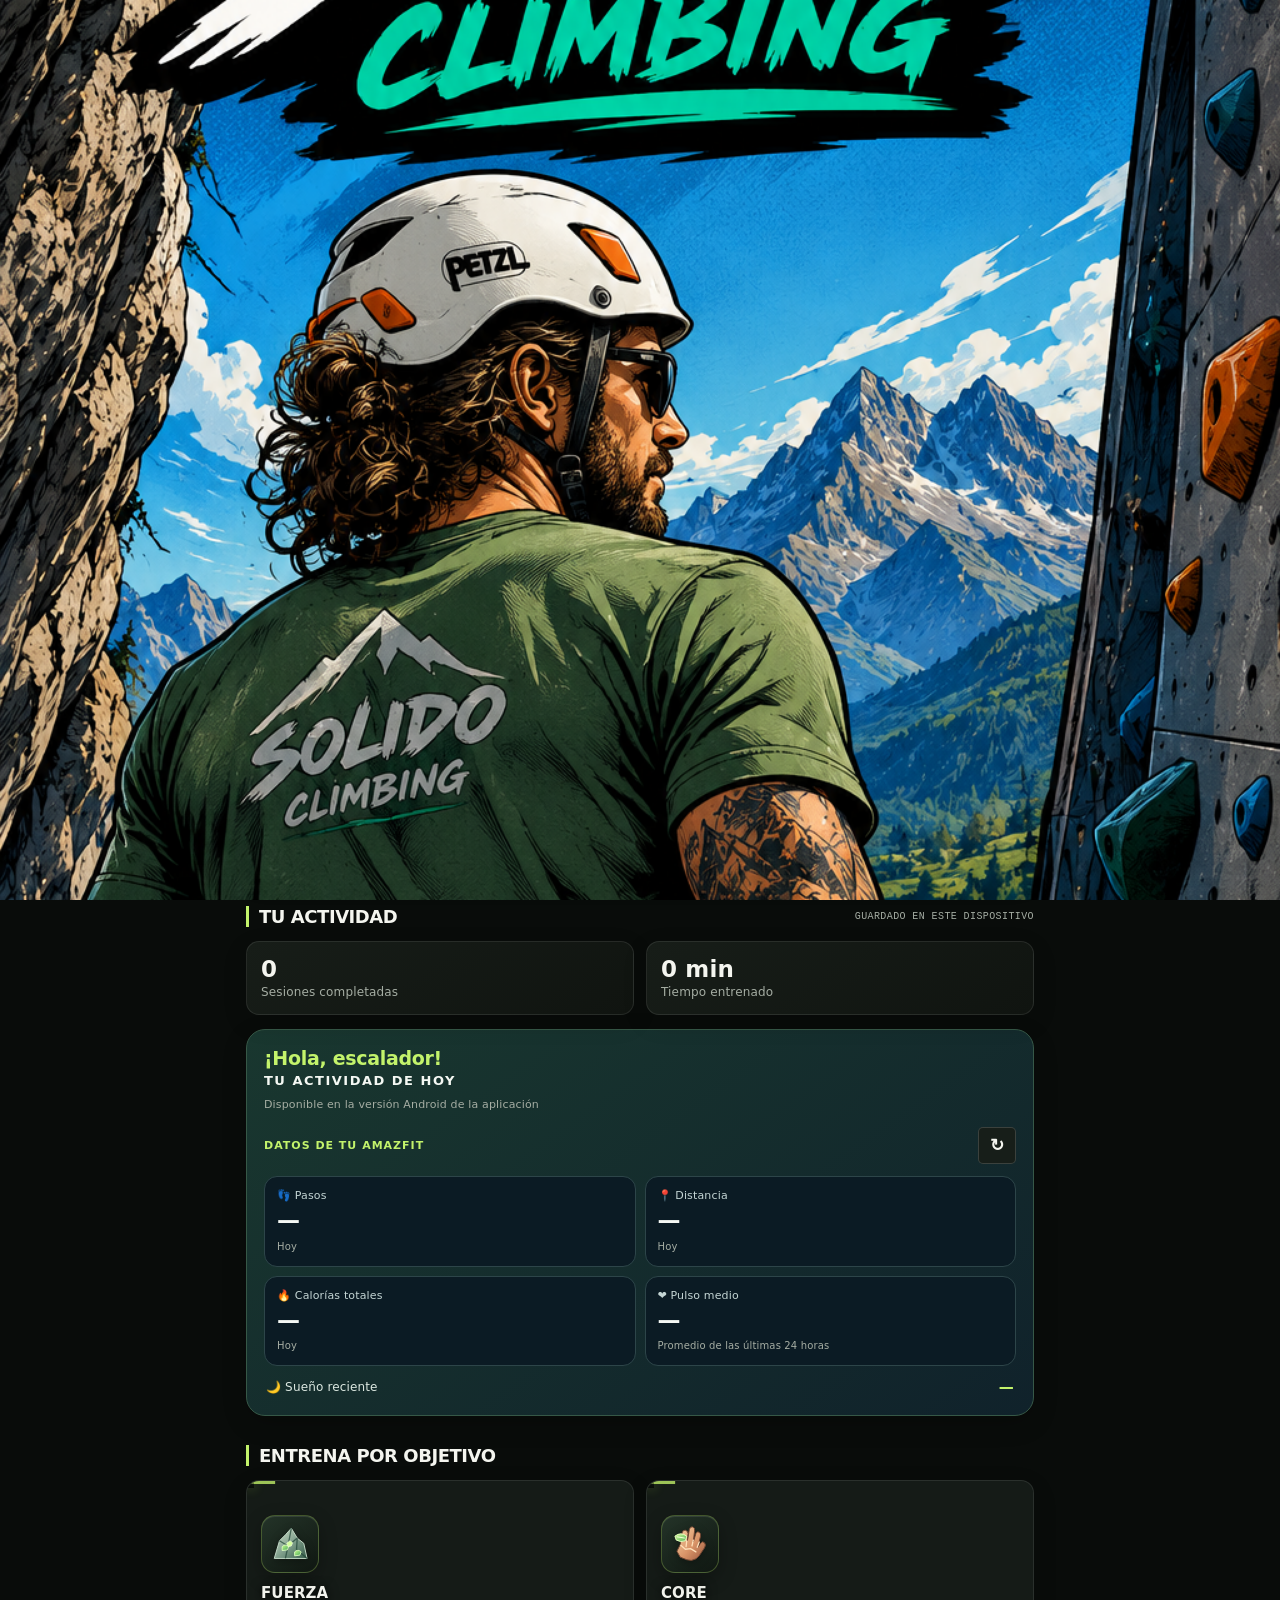
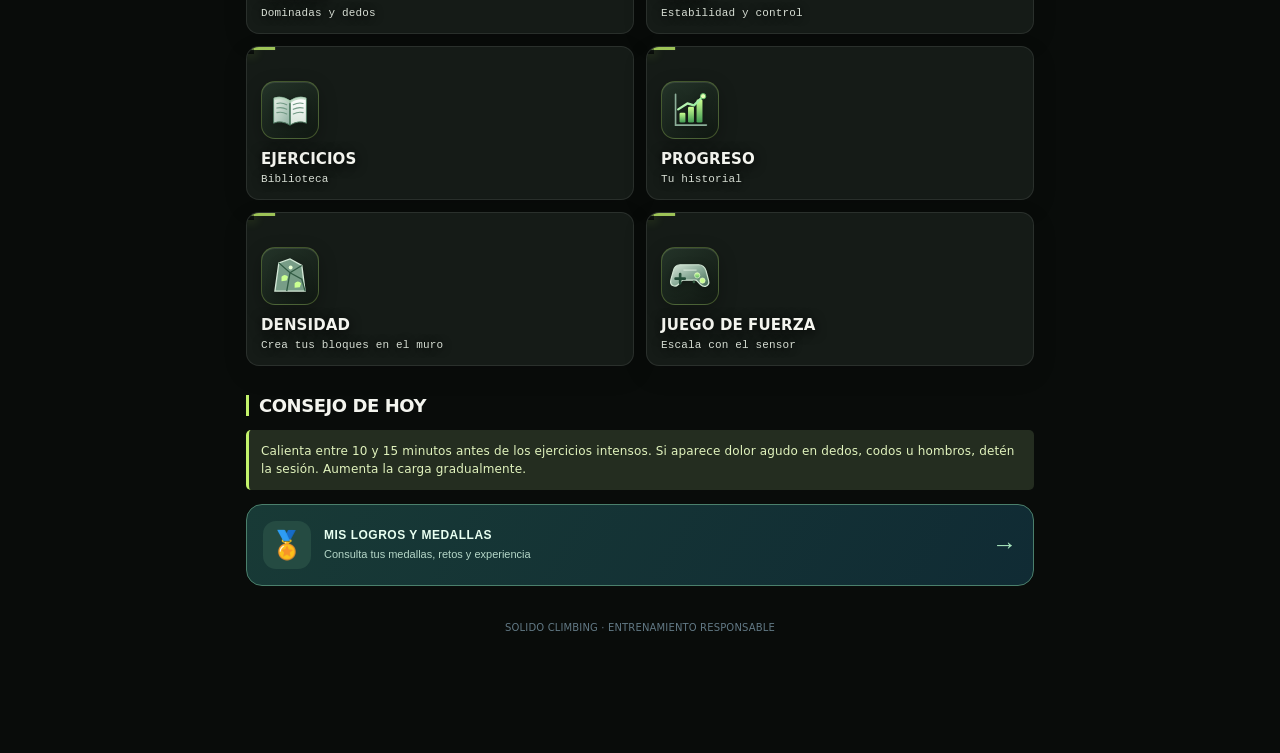
==== commit dd03bbef: "Reordena correctamente las tarjetas de SOLIDO COACH" ====
--- a/app/src/main/assets/index.html
+++ b/app/src/main/assets/index.html
@@ -2448,8 +2448,7 @@
 .coach-config-shell{display:grid;gap:12px;margin-bottom:18px}
 .coach-voice-settings button{width:100%;margin-top:4px}
 @media(max-width:380px){.coach-intro-panel{padding:6px 0 12px}.coach-intro-overlay .coach-avatar-copy{padding:10px 8px 6px}}
-</style>
-</head>
+</style></head>
 
 <body>
 <div id="workoutSwitchOverlay" role="alertdialog" aria-live="assertive" aria-label="Aviso para cambiar de mano">
@@ -3339,39 +3338,19 @@
   </div>
 
 
-  <div class=<section id="solidoCoach" class="hide">
-  <div id="coachIntroOverlay" class="coach-intro-overlay" aria-hidden="true">
-    <div class="coach-avatar-panel coach-intro-panel" aria-label="Presentación de SOLIDO COACH">
-      <div class="coach-avatar-media">
-        <img id="coachAvatarImage" class="coach-avatar-art" src="coach/coach_01_bienvenida.png" alt="Entrenador SOLIDO CLIMBING">
-        <video id="coachAvatarVideo" class="coach-avatar-video" muted loop playsinline webkit-playsinline preload="auto" aria-hidden="true"></video>
-        <canvas id="coachAvatarCanvas" class="coach-avatar-canvas" aria-hidden="true"></canvas>
-      </div>
-      <div class="coach-avatar-copy">
-        <strong>¡HOLA, ESCALADOR!</strong>
-        <p id="coachAvatarMessage">Soy tu entrenador personal. Vamos a trabajar para que sigas progresando.</p>
-        <small id="coachVoiceStatus" class="coach-voice-status" aria-live="polite">Preparando tu entrenador…</small>
-      </div>
+  <div class="sectionhead"><h2>Config. Coach</h2><span class="tag">PERSONALIZA TU ENTRENADOR</span></div>
+  <div class="coach-config-shell">
+    <div class="coach-hero">
+      <div class="coach-kicker">SOLIDO CLIMBING · COACHING</div>
+      <h2>Tu próximo nivel,<br>con un plan propio.</h2>
+      <p>Un entrenador que tendrá en cuenta tu perfil, tus objetivos y tu evolución. La base local se está preparando; la conexión con la IA avanzada llegará en la siguiente fase.</p>
+      <span class="coach-status">PERFIL LOCAL PREPARADO</span>
     </div>
-  </div>
-  <div class="sectionhead"><h2>SOLIDO COACH</h2><span class="tag">TU ENTRENADOR PERSONAL</span></div>
-  <div class="coach-shell">
-    <div class="coach-panel coach-advice">
-      <h3>Tu consejo de entrenamiento</h3>
-      <p id="coachAdviceTitle" class="coach-advice-title">Preparando tu recomendación…</p>
-      <p id="coachAdviceBody" class="coach-muted" aria-live="polite">El consejo se calculará con tus entrenamientos guardados y las preferencias que hayas indicado.</p>
-      <small class="coach-muted">Consejos locales orientativos; no sustituyen la valoración de un profesional ni modifican tus planes automáticamente.</small>
-    </div>
-    <div class="coach-panel coach-proposal">
-      <h3>Propuesta de próxima sesión</h3>
-      <p id="coachProposalBody" class="coach-muted">Preparando una propuesta con los ejercicios que ya incluye SOLIDO…</p>
-      <div id="coachProposalItems" class="coach-proposal-items"></div>
-      <button id="coachProposalAccept" class="btn" type="button" style="width:100%;margin-top:12px;display:none" onclick="solidoCoachAcceptPlanProposal()">ACEPTAR Y PREPARAR SESIÓN →</button>
-      <small class="coach-muted">Al aceptarla, se guardará como un plan nuevo y se abrirá directamente para que puedas iniciarlo. Tus planes actuales no se modificarán.</small>
-    </div>
-    <button class="btn secondary coach-back" type="button" onclick="show('home')">← Volver al inicio</button>
-  </div>
-</section><span class="coach-face">🤝</span><strong>CERCANO</strong><small>Motivador y comprensivo</small></button>
+    <div class="coach-panel">
+      <h3>Elige cómo quieres que te entrene</h3>
+      <p class="coach-muted">Puedes cambiar de personalidad cuando quieras. El estilo cambia la forma de hablar, nunca las recomendaciones de seguridad.</p>
+      <div class="coach-personalities">
+        <button type="button" class="coach-personality" data-personality="cercano" onclick="solidoCoachSetPersonality('cercano')"><span class="coach-face">🤝</span><strong>CERCANO</strong><small>Motivador y comprensivo</small></button>
         <button type="button" class="coach-personality" data-personality="gracioso" onclick="solidoCoachSetPersonality('gracioso')"><span class="coach-face">😄</span><strong>GRACIOSO</strong><small>Humor y buen ambiente</small></button>
         <button type="button" class="coach-personality" data-personality="estricto" onclick="solidoCoachSetPersonality('estricto')"><span class="coach-face">🎯</span><strong>ESTRICTO</strong><small>Exigente y disciplinado</small></button>
       </div>
@@ -3403,6 +3382,40 @@
         <small id="coachSaveStatus" class="coach-muted" aria-live="polite">Todavía no has guardado cambios.</small>
       </form>
     </div>
+    <div class="coach-panel coach-voice-settings">
+      <h3>Voz del entrenador</h3>
+      <p class="coach-muted">Activa o silencia la voz que acompaña los vídeos de SOLIDO COACH.</p>
+      <button id="coachVoiceToggle" class="btn secondary" type="button" onclick="solidoCoachToggleVoice()">🔊 VOZ ACTIVADA</button>
+    </div>
+    <div class="coach-panel">
+      <h3>Actividad disponible para el entrenador</h3>
+      <p class="coach-muted">Resumen de datos que SOLIDO ya puede consultar, si están disponibles y has concedido permisos.</p>
+      <div id="coachHealthSummary" class="coach-profile-grid"></div>
+    </div>
+    <div class="coach-note"><strong>Privacidad:</strong> estos consejos se calculan en el propio dispositivo con los datos guardados en SOLIDO. La conexión segura con IA avanzada se preparará en una fase posterior y requerirá consentimiento. Ningún plan se cambiará sin tu aprobación.</div>
+  </div>
+
+</section>
+
+
+
+<section id="solidoCoach" class="hide">
+  <div id="coachIntroOverlay" class="coach-intro-overlay" aria-hidden="true">
+    <div class="coach-avatar-panel coach-intro-panel" aria-label="Presentación de SOLIDO COACH">
+      <div class="coach-avatar-media">
+        <img id="coachAvatarImage" class="coach-avatar-art" src="coach/coach_01_bienvenida.png" alt="Entrenador SOLIDO CLIMBING">
+        <video id="coachAvatarVideo" class="coach-avatar-video" muted loop playsinline webkit-playsinline preload="auto" aria-hidden="true"></video>
+        <canvas id="coachAvatarCanvas" class="coach-avatar-canvas" aria-hidden="true"></canvas>
+      </div>
+      <div class="coach-avatar-copy">
+        <strong>¡HOLA, ESCALADOR!</strong>
+        <p id="coachAvatarMessage">Soy tu entrenador personal. Vamos a trabajar para que sigas progresando.</p>
+        <small id="coachVoiceStatus" class="coach-voice-status" aria-live="polite">Preparando tu entrenador…</small>
+      </div>
+    </div>
+  </div>
+  <div class="sectionhead"><h2>SOLIDO COACH</h2><span class="tag">TU ENTRENADOR PERSONAL</span></div>
+  <div class="coach-shell">
     <div class="coach-panel coach-advice">
       <h3>Tu consejo de entrenamiento</h3>
       <p id="coachAdviceTitle" class="coach-advice-title">Preparando tu recomendación…</p>
@@ -3413,15 +3426,9 @@
       <h3>Propuesta de próxima sesión</h3>
       <p id="coachProposalBody" class="coach-muted">Preparando una propuesta con los ejercicios que ya incluye SOLIDO…</p>
       <div id="coachProposalItems" class="coach-proposal-items"></div>
-      <button id="coachProposalAccept" class="btn" type="button" style="width:100%;margin-top:12px;display:none" onclick="solidoCoachAcceptPlanProposal()">Añadir esta propuesta a mis planes</button>
-      <small class="coach-muted">Solo se añadirá si la aceptas. Se guardará como un plan nuevo; nunca sustituirá ni modificará tus planes actuales.</small>
+      <button id="coachProposalAccept" class="btn" type="button" style="width:100%;margin-top:12px;display:none" onclick="solidoCoachAcceptPlanProposal()">ACEPTAR Y PREPARAR SESIÓN →</button>
+      <small class="coach-muted">Al aceptarla, se guardará como un plan nuevo y se abrirá directamente para que puedas iniciarlo. Tus planes actuales no se modificarán.</small>
     </div>
-    <div class="coach-panel">
-      <h3>Actividad disponible para el entrenador</h3>
-      <p class="coach-muted">Resumen de datos que SOLIDO ya puede consultar, si están disponibles y has concedido permisos.</p>
-      <div id="coachHealthSummary" class="coach-profile-grid"></div>
-    </div>
-    <div class="coach-note"><strong>Privacidad:</strong> estos consejos se calculan en el propio dispositivo con los datos guardados en SOLIDO. La conexión segura con IA avanzada se preparará en una fase posterior y requerirá consentimiento. Ningún plan se cambiará sin tu aprobación.</div>
     <button class="btn secondary coach-back" type="button" onclick="show('home')">← Volver al inicio</button>
   </div>
 </section>
